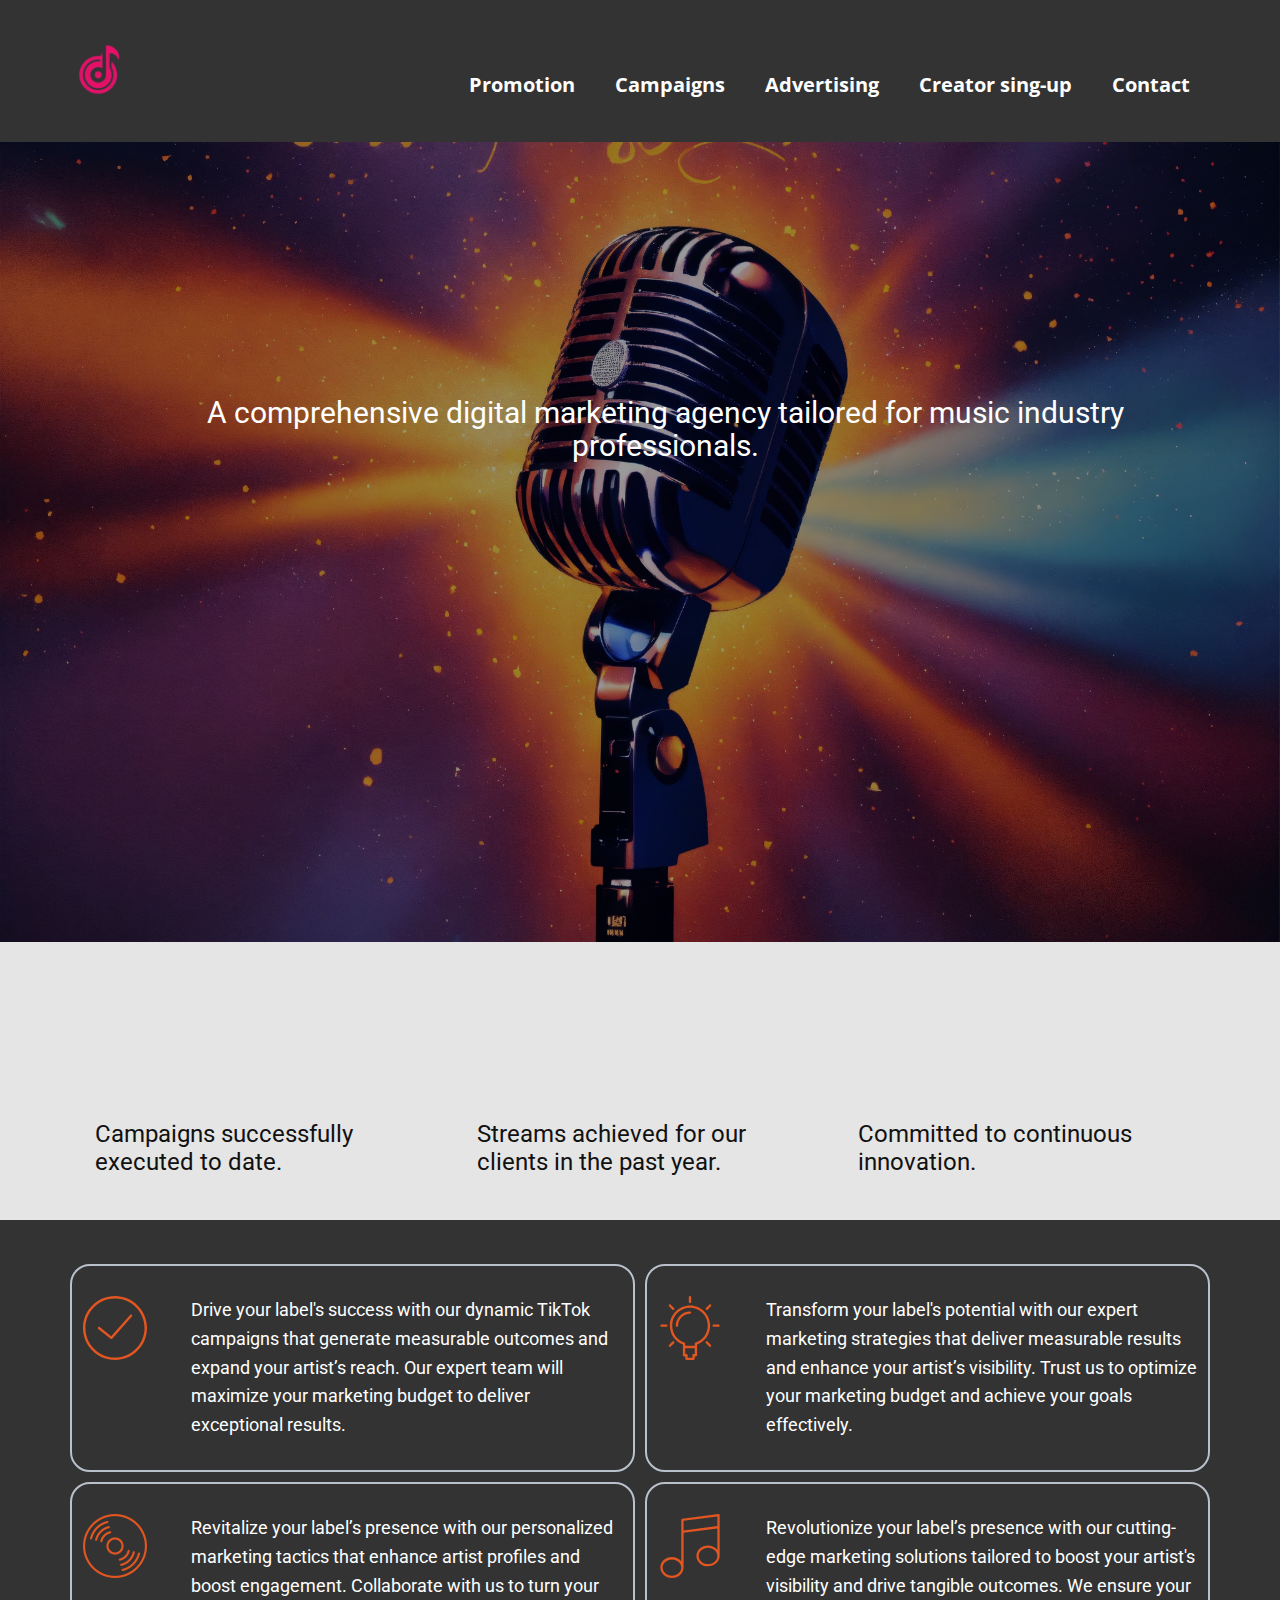
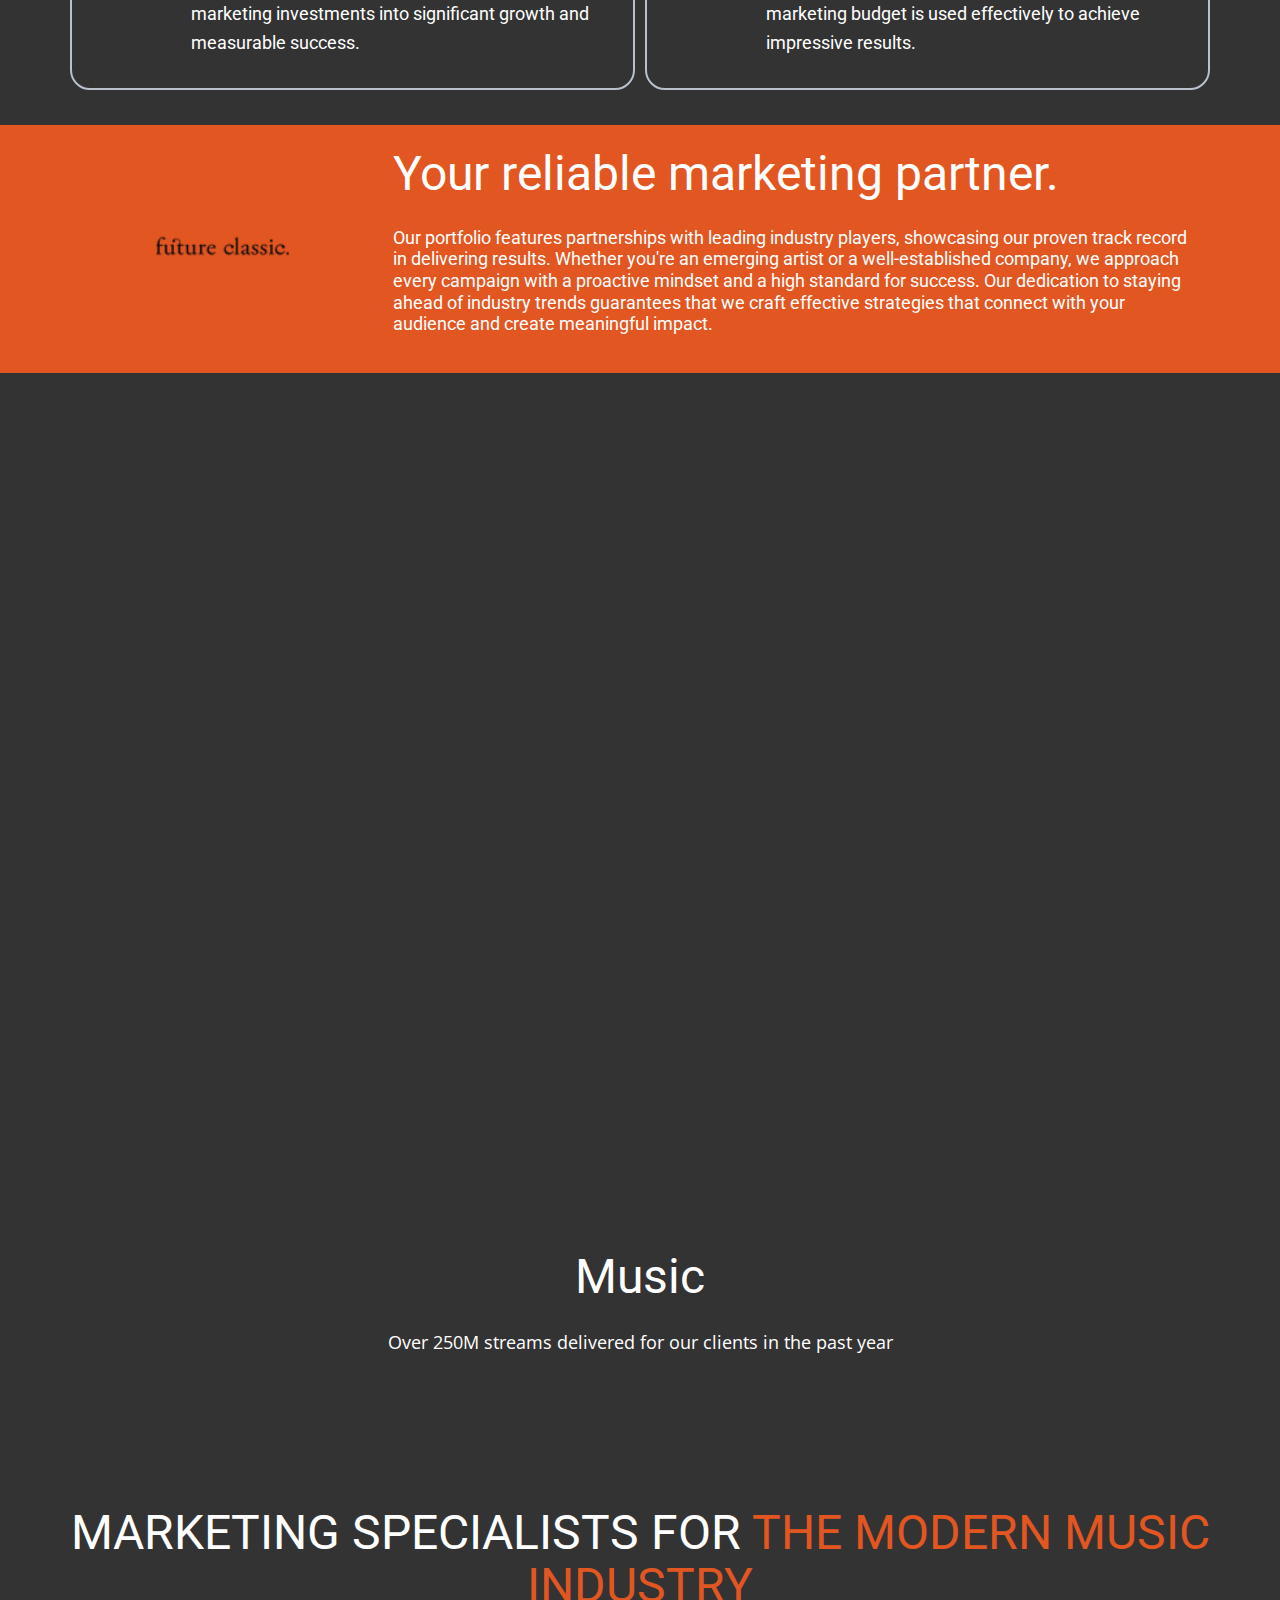
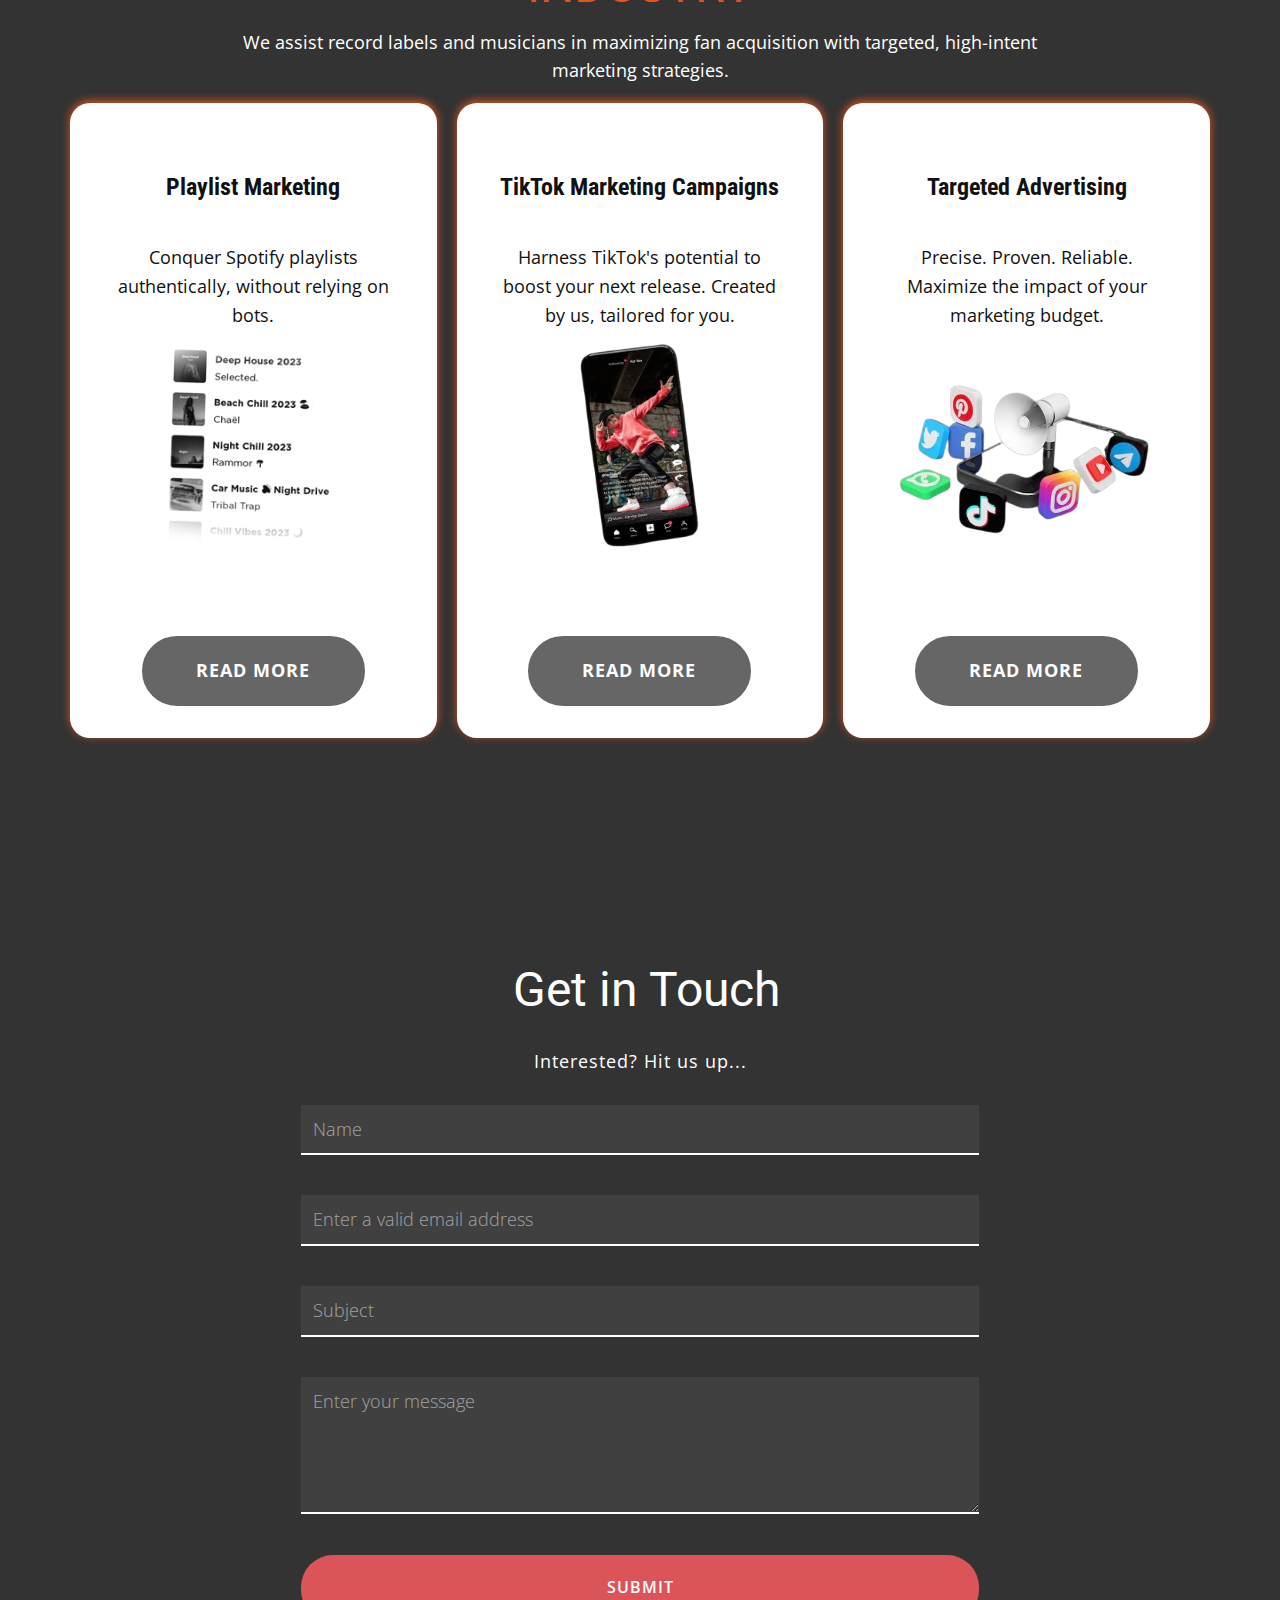
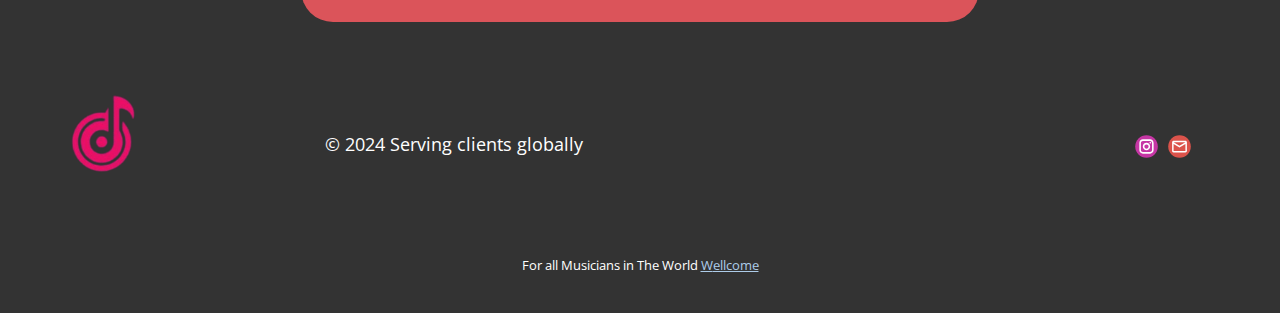
==== index.html @ e8165964 "Add files via upload" ====
<!DOCTYPE html>
<html style="font-size: 16px;" lang="en"><head>
    <meta name="viewport" content="width=device-width, initial-scale=1.0">
    <meta charset="utf-8">
    <meta name="keywords" content="Artists, Music, About: Our Label&amp;apos;s Story, Events, Artists: Meet Our Musicians, Team, Discography, News: Updates &amp;amp; Events, Contact: Get in Touch, Music">
    <meta name="description" content="">
    <title>Clients</title>
    <link rel="stylesheet" href="nicepage.css" media="screen">
<link rel="stylesheet" href="index.css" media="screen">
    <script class="u-script" type="text/javascript" src="jquery-1.9.1.min.js" defer=""></script>
    <script class="u-script" type="text/javascript" src="nicepage.js" defer=""></script>
    <meta name="generator" content="Nicepage 6.16.8, nicepage.com">
    <meta name="referrer" content="origin">
    <link id="u-theme-google-font" rel="stylesheet" href="https://fonts.googleapis.com/css?family=Roboto:100,100i,300,300i,400,400i,500,500i,700,700i,900,900i|Open+Sans:300,300i,400,400i,500,500i,600,600i,700,700i,800,800i">
    <link id="u-page-google-font" rel="stylesheet" href="https://fonts.googleapis.com/css?family=Roboto+Condensed:100,100i,200,200i,300,300i,400,400i,500,500i,600,600i,700,700i,800,800i,900,900i">
    
    
    
    
    
    
    
    
    
    <script type="application/ld+json">{
		"@context": "http://schema.org",
		"@type": "Organization",
		"name": "",
		"url": "/",
		"logo": "images/Label_logo-removebg-preview.png",
		"sameAs": [
				"/Contact.html"
		]
}</script>
    <meta name="theme-color" content="#478ac9">
    <meta property="og:title" content="Clients">
    <meta property="og:type" content="website">
    <link rel="canonical" href="/">
  <meta data-intl-tel-input-cdn-path="intlTelInput/"></head>
  <body data-home-page="https://website6326375.nicepage.io/Clients.html?version=216671d8-77ec-9b9e-59d3-942b1f3a8411" data-home-page-title="Clients" data-path-to-root="./" data-include-products="false" class="u-body u-xxl-mode" data-lang="en"><header class="u-clearfix u-grey-80 u-header u-header" id="sec-8824"><div class="u-clearfix u-sheet u-sheet-1">
        <a href="./" class="u-image u-logo u-image-1" data-image-width="500" data-image-height="500" title="Home">
          <img src="images/Label_logo-removebg-preview.png" class="u-logo-image u-logo-image-1">
        </a>
        <nav class="u-menu u-menu-dropdown u-offcanvas u-menu-1">
          <div class="menu-collapse" style="font-size: 1.25rem; letter-spacing: 0px; font-weight: 700;">
            <a class="u-button-style u-custom-left-right-menu-spacing u-custom-padding-bottom u-custom-text-active-color u-custom-top-bottom-menu-spacing u-nav-link u-text-active-palette-1-base u-text-hover-palette-2-base" href="#">
              <svg class="u-svg-link" viewBox="0 0 24 24"><use xlink:href="#menu-hamburger"></use></svg>
              <svg class="u-svg-content" version="1.1" id="menu-hamburger" viewBox="0 0 16 16" x="0px" y="0px" xmlns:xlink="http://www.w3.org/1999/xlink" xmlns="http://www.w3.org/2000/svg"><g><rect y="1" width="16" height="2"></rect><rect y="7" width="16" height="2"></rect><rect y="13" width="16" height="2"></rect>
</g></svg>
            </a>
          </div>
          <div class="u-custom-menu u-nav-container">
            <ul class="u-nav u-unstyled u-nav-1"><li class="u-nav-item"><a class="u-button-style u-nav-link u-text-active-custom-color-1 u-text-hover-palette-2-base" href="Direct-Advertisement.html" style="padding: 10px 20px;">Promotion</a>
</li><li class="u-nav-item"><a class="u-button-style u-nav-link u-text-active-custom-color-1 u-text-hover-palette-2-base" href="TikTok-Editor-Campaings.html" style="padding: 10px 20px;">Campaigns</a>
</li><li class="u-nav-item"><a class="u-button-style u-nav-link u-text-active-custom-color-1 u-text-hover-palette-2-base" href="Direct-Advertisement.html" style="padding: 10px 20px;">Advertising</a>
</li><li class="u-nav-item"><a class="u-button-style u-dialog-link u-nav-link u-text-active-custom-color-1 u-text-hover-palette-2-base" href="#/Product-List-Template.html" style="padding: 10px 20px;">Creator sing-up</a><div class="u-nav-popup"><ul class="u-h-spacing-20 u-nav u-unstyled u-v-spacing-10 u-nav-2"><li class="u-nav-item"><a class="u-button-style u-nav-link u-white" href="Contact.html">Playlist Curator</a>
</li><li class="u-nav-item"><a class="u-button-style u-nav-link u-white" href="Contact.html">TikTok Editor</a>
</li></ul>
</div>
</li><li class="u-nav-item"><a class="u-button-style u-nav-link u-text-active-custom-color-1 u-text-hover-palette-2-base" href="Contact.html" style="padding: 10px 20px;">Contact</a>
</li></ul>
          </div>
          <div class="u-custom-menu u-nav-container-collapse">
            <div class="u-black u-container-style u-inner-container-layout u-opacity u-opacity-95 u-sidenav">
              <div class="u-inner-container-layout u-sidenav-overflow">
                <div class="u-menu-close"></div>
                <ul class="u-align-center u-nav u-popupmenu-items u-unstyled u-nav-3"><li class="u-nav-item"><a class="u-button-style u-nav-link" href="Direct-Advertisement.html">Promotion</a>
</li><li class="u-nav-item"><a class="u-button-style u-nav-link" href="TikTok-Editor-Campaings.html">Campaigns</a>
</li><li class="u-nav-item"><a class="u-button-style u-nav-link" href="Direct-Advertisement.html">Advertising</a>
</li><li class="u-nav-item"><a class="u-button-style u-dialog-link u-nav-link" href="#/Product-List-Template.html">Creator sing-up</a><div class="u-nav-popup"><ul class="u-h-spacing-20 u-nav u-unstyled u-v-spacing-10 u-nav-4"><li class="u-nav-item"><a class="u-button-style u-nav-link" href="Contact.html">Playlist Curator</a>
</li><li class="u-nav-item"><a class="u-button-style u-nav-link" href="Contact.html">TikTok Editor</a>
</li></ul>
</div>
</li><li class="u-nav-item"><a class="u-button-style u-nav-link" href="Contact.html">Contact</a>
</li></ul>
              </div>
            </div>
            <div class="u-black u-menu-overlay u-opacity u-opacity-70"></div>
          </div>
        </nav>
      </div></header>
    <section class="u-align-center u-clearfix u-container-align-center u-container-align-center-xxl u-image u-shading u-section-1" id="sec-b746" data-image-width="2048" data-image-height="2048">
      <div class="u-clearfix u-sheet u-sheet-1">
        <h1 class="u-align-center u-text u-text-default-lg u-text-default-md u-text-default-xl u-text-default-xxl u-title u-text-1" spellcheck="false"> A comprehensive digital marketing agency tailored for music industry professionals. </h1>
      </div>
    </section>
    <section class="u-align-center u-clearfix u-container-align-center u-grey-10 u-section-2" src="" id="carousel_acb4">
      <div class="u-clearfix u-sheet u-valign-middle u-sheet-1">
        <div class="u-list u-list-1">
          <div class="u-repeater u-repeater-1">
            <div class="u-container-style u-list-item u-repeater-item">
              <div class="u-container-layout u-similar-container u-valign-bottom u-container-layout-1">
                <h2 class="u-custom-item u-text u-text-custom-color-1 u-text-1" data-animation-name="customAnimationIn" data-animation-duration="1000" data-animation-delay="0">10.5k</h2>
                <h4 class="u-custom-item u-text u-text-2"> Campaigns successfully executed to date.</h4>
              </div>
            </div>
            <div class="u-container-style u-list-item u-repeater-item">
              <div class="u-container-layout u-similar-container u-valign-bottom u-container-layout-2">
                <h2 class="u-custom-item u-text u-text-custom-color-1 u-text-3" data-animation-name="customAnimationIn" data-animation-duration="1000" data-animation-delay="0">150<span style="font-weight: 700;"></span>M+
                </h2>
                <h4 class="u-custom-item u-text u-text-4" spellcheck="false"> Streams achieved for our clients in the past year.</h4>
              </div>
            </div>
            <div class="u-container-style u-list-item u-repeater-item">
              <div class="u-container-layout u-similar-container u-valign-bottom u-container-layout-3">
                <h2 class="u-custom-item u-text u-text-custom-color-1 u-text-5" data-animation-name="customAnimationIn" data-animation-duration="1000" data-animation-delay="0"> 100%</h2>
                <h4 class="u-custom-item u-text u-text-6"> Committed to continuous innovation.</h4>
              </div>
            </div>
          </div>
        </div>
      </div>
    </section>
    <section class="u-clearfix u-container-align-center-lg u-container-align-center-xl u-container-align-center-xxl u-grey-80 u-section-3" id="sec-52d5">
      <div class="u-clearfix u-sheet u-valign-middle-md u-valign-middle-sm u-sheet-1">
        <div class="u-expanded-width u-list u-list-1">
          <div class="u-repeater u-repeater-1">
            <div class="u-border-2 u-border-palette-5-base u-container-style u-list-item u-radius u-repeater-item u-shape-round u-list-item-1">
              <div class="u-container-layout u-similar-container u-valign-bottom-lg u-valign-bottom-md u-valign-bottom-xl u-valign-bottom-xxl u-valign-top-xs u-container-layout-1"><span class="u-icon u-text-custom-color-1 u-icon-1"><svg class="u-svg-link" preserveAspectRatio="xMidYMin slice" viewBox="0 0 52 52" style=""><use xlink:href="#svg-e885"></use></svg><svg class="u-svg-content" viewBox="0 0 52 52" x="0px" y="0px" id="svg-e885" style="enable-background:new 0 0 52 52;"><g><path d="M26,0C11.664,0,0,11.663,0,26s11.664,26,26,26s26-11.663,26-26S40.336,0,26,0z M26,50C12.767,50,2,39.233,2,26
		S12.767,2,26,2s24,10.767,24,24S39.233,50,26,50z"></path><path d="M38.252,15.336l-15.369,17.29l-9.259-7.407c-0.43-0.345-1.061-0.274-1.405,0.156c-0.345,0.432-0.275,1.061,0.156,1.406
		l10,8C22.559,34.928,22.78,35,23,35c0.276,0,0.551-0.114,0.748-0.336l16-18c0.367-0.412,0.33-1.045-0.083-1.411
		C39.251,14.885,38.62,14.922,38.252,15.336z"></path>
</g></svg>
            
            
          </span>
                <p class="u-custom-font u-heading-font u-text u-text-1" spellcheck="false">Drive your label's success with our dynamic TikTok campaigns that generate measurable outcomes and expand your artist’s reach. Our expert team will maximize your marketing budget to deliver exceptional results. </p>
              </div>
            </div>
            <div class="u-border-2 u-border-palette-5-base u-container-style u-list-item u-radius u-repeater-item u-shape-round u-list-item-2">
              <div class="u-container-layout u-similar-container u-valign-bottom-lg u-valign-bottom-md u-valign-bottom-xl u-valign-bottom-xxl u-valign-top-xs u-container-layout-2"><span class="u-icon u-text-custom-color-1 u-icon-2"><svg class="u-svg-link" preserveAspectRatio="xMidYMin slice" viewBox="0 0 54 54" style=""><use xlink:href="#svg-89aa"></use></svg><svg class="u-svg-content" viewBox="0 0 54 54" x="0px" y="0px" id="svg-89aa" style="enable-background:new 0 0 54 54;"><g><path d="M27,8c-9.374,0-17,7.626-17,17c0,7.112,4.391,13.412,11,15.9V50c0,0.553,0.447,1,1,1h1v2c0,0.553,0.447,1,1,1h6
		c0.553,0,1-0.447,1-1v-2h1c0.553,0,1-0.447,1-1v-9.1c6.609-2.488,11-8.788,11-15.9C44,15.626,36.374,8,27,8z M30,49
		c-0.553,0-1,0.447-1,1v2h-4v-2c0-0.553-0.447-1-1-1h-1v-5h8v5H30z M31.688,39.242C31.277,39.377,31,39.761,31,40.192V42h-8v-1.808
		c0-0.432-0.277-0.815-0.688-0.95C16.145,37.214,12,31.49,12,25c0-8.271,6.729-15,15-15s15,6.729,15,15
		C42,31.49,37.855,37.214,31.688,39.242z"></path><path d="M27,6c0.553,0,1-0.447,1-1V1c0-0.553-0.447-1-1-1s-1,0.447-1,1v4C26,5.553,26.447,6,27,6z"></path><path d="M51,24h-4c-0.553,0-1,0.447-1,1s0.447,1,1,1h4c0.553,0,1-0.447,1-1S51.553,24,51,24z"></path><path d="M7,24H3c-0.553,0-1,0.447-1,1s0.447,1,1,1h4c0.553,0,1-0.447,1-1S7.553,24,7,24z"></path><path d="M43.264,7.322l-2.828,2.828c-0.391,0.391-0.391,1.023,0,1.414c0.195,0.195,0.451,0.293,0.707,0.293
		s0.512-0.098,0.707-0.293l2.828-2.828c0.391-0.391,0.391-1.023,0-1.414S43.654,6.932,43.264,7.322z"></path><path d="M12.15,38.436l-2.828,2.828c-0.391,0.391-0.391,1.023,0,1.414c0.195,0.195,0.451,0.293,0.707,0.293
		s0.512-0.098,0.707-0.293l2.828-2.828c0.391-0.391,0.391-1.023,0-1.414S12.541,38.045,12.15,38.436z"></path><path d="M41.85,38.436c-0.391-0.391-1.023-0.391-1.414,0s-0.391,1.023,0,1.414l2.828,2.828c0.195,0.195,0.451,0.293,0.707,0.293
		s0.512-0.098,0.707-0.293c0.391-0.391,0.391-1.023,0-1.414L41.85,38.436z"></path><path d="M12.15,11.564c0.195,0.195,0.451,0.293,0.707,0.293s0.512-0.098,0.707-0.293c0.391-0.391,0.391-1.023,0-1.414l-2.828-2.828
		c-0.391-0.391-1.023-0.391-1.414,0s-0.391,1.023,0,1.414L12.15,11.564z"></path><path d="M27,13c-6.617,0-12,5.383-12,12c0,0.553,0.447,1,1,1s1-0.447,1-1c0-5.514,4.486-10,10-10c0.553,0,1-0.447,1-1
		S27.553,13,27,13z"></path>
</g></svg>
            
            
          </span>
                <p class="u-custom-font u-heading-font u-text u-text-2" spellcheck="false">Transform your label's potential with our expert marketing strategies that deliver measurable results and enhance your artist’s visibility. Trust us to optimize your marketing budget and achieve your goals effectively. </p>
              </div>
            </div>
            <div class="u-border-2 u-border-palette-5-base u-container-style u-list-item u-radius u-repeater-item u-shape-round u-list-item-3">
              <div class="u-container-layout u-similar-container u-valign-bottom-lg u-valign-bottom-md u-valign-bottom-xl u-valign-bottom-xxl u-valign-top-xs u-container-layout-3"><span class="u-file-icon u-icon u-text-custom-color-1 u-icon-3"><img src="images/149107-20eceb79.png" alt=""></span>
                <p class="u-custom-font u-heading-font u-text u-text-3" spellcheck="false"> Revitalize your label’s presence with our personalized marketing tactics that enhance artist profiles and boost engagement. Collaborate with us to turn your marketing investments into significant growth and measurable success.</p>
              </div>
            </div>
            <div class="u-border-2 u-border-palette-5-base u-container-style u-list-item u-radius u-repeater-item u-shape-round u-list-item-4">
              <div class="u-container-layout u-similar-container u-valign-bottom-lg u-valign-bottom-md u-valign-bottom-xl u-valign-bottom-xxl u-valign-top-xs u-container-layout-4"><span class="u-icon u-text-custom-color-1 u-icon-4"><svg class="u-svg-link" preserveAspectRatio="xMidYMin slice" viewBox="0 0 55 55" style=""><use xlink:href="#svg-e57f"></use></svg><svg class="u-svg-content" viewBox="0 0 55 55" x="0px" y="0px" id="svg-e57f" style="enable-background:new 0 0 55 55;"><path d="M52.66,0.249c-0.216-0.189-0.501-0.275-0.789-0.241l-31,4.011C20.373,4.084,20,4.507,20,5.01v6.017v4.212v25.384
	C18.174,38.428,15.273,37,12,37c-5.514,0-10,4.037-10,9s4.486,9,10,9s10-4.037,10-9c0-0.232-0.019-0.46-0.039-0.687
	C21.974,45.248,22,45.189,22,45.121V16.118l29-3.753v18.257C49.174,28.428,46.273,27,43,27c-5.514,0-10,4.037-10,9s4.486,9,10,9
	c5.464,0,9.913-3.966,9.993-8.867c0-0.013,0.007-0.024,0.007-0.037V11.227V7.016V1C53,0.712,52.876,0.438,52.66,0.249z M12,53
	c-4.411,0-8-3.141-8-7s3.589-7,8-7s8,3.141,8,7S16.411,53,12,53z M43,43c-4.411,0-8-3.141-8-7s3.589-7,8-7s8,3.141,8,7
	S47.411,43,43,43z M22,14.101v-3.074V5.889l29-3.752v4.879v3.332L22,14.101z"></path></svg>
            
            
          </span>
                <p class="u-custom-font u-heading-font u-text u-text-4" spellcheck="false"> Revolutionize your label’s presence with our cutting-edge marketing solutions tailored to boost your artist's visibility and drive tangible outcomes. We ensure your marketing budget is used effectively to achieve impressive results. </p>
              </div>
            </div>
          </div>
        </div>
      </div>
    </section>
    <section class="u-clearfix u-container-align-center u-custom-color-1 u-section-4" id="sec-c90d">
      <div class="u-clearfix u-sheet u-valign-middle-md u-valign-middle-sm u-valign-middle-xs u-sheet-1">
        <div class="data-layout-selected u-clearfix u-expanded-width u-gutter-0 u-layout-wrap u-layout-wrap-1">
          <div class="u-layout" style="">
            <div class="u-layout-row" style="">
              <div class="u-align-center u-container-align-center-xxl u-container-style u-layout-cell u-left-cell u-size-16 u-size-xs-60 u-layout-cell-1" src="">
                <div class="u-container-layout u-valign-top-sm u-valign-top-xs u-valign-top-xxl u-container-layout-1">
                  <div class="custom-expanded u-carousel u-gallery u-gallery-slider u-layout-carousel u-lightbox u-no-transition u-show-text-on-hover u-gallery-1" data-interval="5000" data-u-ride="carousel" id="carousel-c523">
                    <ol class="u-absolute-hcenter u-carousel-indicators u-hidden u-carousel-indicators-1">
                      <li data-u-target="#carousel-c523" data-u-slide-to="0" class="u-active u-grey-70 u-shape-circle" style="width: 10px; height: 10px;"></li>
                      <li data-u-target="#carousel-c523" data-u-slide-to="1" class="u-grey-70 u-shape-circle" style="width: 10px; height: 10px;"></li>
                      <li data-u-target="#carousel-c523" data-u-slide-to="2" class="u-grey-70 u-shape-circle" style="width: 10px; height: 10px;"></li>
                      <li data-u-target="#carousel-c523" data-u-slide-to="3" class="u-grey-70 u-shape-circle" style="width: 10px; height: 10px;"></li>
                      <li data-u-target="#carousel-c523" data-u-slide-to="4" class="u-grey-70 u-shape-circle" style="width: 10px; height: 10px;"></li>
                      <li data-u-target="#carousel-c523" data-u-slide-to="5" class="u-grey-70 u-shape-circle" style="width: 10px; height: 10px;"></li>
                      <li data-u-target="#carousel-c523" data-u-slide-to="6" class="u-grey-70 u-shape-circle" style="width: 10px; height: 10px;"></li>
                      <li data-u-target="#carousel-c523" data-u-slide-to="7" class="u-grey-70 u-shape-circle" style="width: 10px; height: 10px;"></li>
                      <li data-u-target="#carousel-c523" data-u-slide-to="8" class="u-grey-70 u-shape-circle" style="width: 10px; height: 10px;"></li>
                      <li data-u-target="#carousel-c523" data-u-slide-to="9" class="u-grey-70 u-shape-circle" style="width: 10px; height: 10px;"></li>
                      <li data-u-target="#carousel-c523" data-u-slide-to="10" class="u-grey-70 u-shape-circle" style="width: 10px; height: 10px;"></li>
                      <li data-u-target="#carousel-c523" data-u-slide-to="11" class="u-grey-70 u-shape-circle" style="width: 10px; height: 10px;"></li>
                      <li data-u-target="#carousel-c523" data-u-slide-to="12" class="u-grey-70 u-shape-circle" style="width: 10px; height: 10px;"></li>
                    </ol>
                    <div class="u-carousel-inner u-gallery-inner" role="listbox">
                      <div class="u-active u-carousel-item u-effect-fade u-gallery-item u-carousel-item-1">
                        <div class="u-back-slide" data-image-width="106" data-image-height="60">
                          <img class="u-back-image u-expanded" src="images/5cd281_d20ffefea33b400f991413f4180af192mv2.webp">
                        </div>
                        <div class="u-align-center u-over-slide u-shading u-valign-bottom u-over-slide-1">
                          <h3 class="u-gallery-heading">Sample Title</h3>
                          <p class="u-gallery-text">Sample Text</p>
                        </div>
                      </div>
                      <div class="u-carousel-item u-effect-fade u-gallery-item u-carousel-item-2">
                        <div class="u-back-slide" data-image-width="106" data-image-height="60">
                          <img class="u-back-image u-expanded" src="images/5cd281_3179a6e9e6fd43a784d3f7dd2748590amv2.webp">
                        </div>
                        <div class="u-align-center u-over-slide u-shading u-valign-bottom u-over-slide-2">
                          <h3 class="u-gallery-heading">Sample Title</h3>
                          <p class="u-gallery-text">Sample Text</p>
                        </div>
                      </div>
                      <div class="u-carousel-item u-effect-fade u-gallery-item u-carousel-item-3" data-image-width="106" data-image-height="60">
                        <div class="u-back-slide">
                          <img class="u-back-image u-expanded" src="images/5cd281_3621376b319842db9eba506176bc14aamv2.webp">
                        </div>
                        <div class="u-align-center u-over-slide u-shading u-valign-bottom u-over-slide-3"></div>
                        <style data-mode="XXL" data-visited="true"></style>
                        <style data-mode="XL" data-visited="true"></style>
                        <style data-mode="LG"></style>
                        <style data-mode="MD" data-visited="true"></style>
                        <style data-mode="SM" data-visited="true"></style>
                        <style data-mode="XS" data-visited="true"></style>
                      </div>
                      <div class="u-carousel-item u-effect-fade u-gallery-item u-carousel-item-4" data-image-width="106" data-image-height="60">
                        <div class="u-back-slide">
                          <img class="u-back-image u-expanded" src="images/5cd281_9ed2a4f9f6264f7ba24561097e360152mv2.webp">
                        </div>
                        <div class="u-align-center u-over-slide u-shading u-valign-bottom u-over-slide-4"></div>
                        <style data-mode="XXL" data-visited="true"></style>
                        <style data-mode="XL" data-visited="true"></style>
                        <style data-mode="LG"></style>
                        <style data-mode="MD" data-visited="true"></style>
                        <style data-mode="SM" data-visited="true"></style>
                        <style data-mode="XS" data-visited="true"></style>
                      </div>
                      <div class="u-carousel-item u-effect-fade u-gallery-item u-carousel-item-5" data-image-width="106" data-image-height="60">
                        <div class="u-back-slide">
                          <img class="u-back-image u-expanded" src="images/5cd281_a9f3f1daef444784a4eefbd0338936b1mv2.webp">
                        </div>
                        <div class="u-align-center u-over-slide u-shading u-valign-bottom u-over-slide-5"></div>
                        <style data-mode="XXL" data-visited="true"></style>
                        <style data-mode="XL" data-visited="true"></style>
                        <style data-mode="LG"></style>
                        <style data-mode="MD" data-visited="true"></style>
                        <style data-mode="SM" data-visited="true"></style>
                        <style data-mode="XS" data-visited="true"></style>
                      </div>
                      <div class="u-carousel-item u-effect-fade u-gallery-item u-carousel-item-6" data-image-width="106" data-image-height="60">
                        <div class="u-back-slide">
                          <img class="u-back-image u-expanded" src="images/5cd281_1af8cfba69e440bc81b85ae4ed249b1emv2.webp">
                        </div>
                        <div class="u-align-center u-over-slide u-shading u-valign-bottom u-over-slide-6"></div>
                        <style data-mode="XXL" data-visited="true"></style>
                        <style data-mode="XL" data-visited="true"></style>
                        <style data-mode="LG"></style>
                        <style data-mode="MD" data-visited="true"></style>
                        <style data-mode="SM" data-visited="true"></style>
                        <style data-mode="XS" data-visited="true"></style>
                      </div>
                      <div class="u-carousel-item u-effect-fade u-gallery-item u-carousel-item-7" data-image-width="106" data-image-height="60">
                        <div class="u-back-slide">
                          <img class="u-back-image u-expanded" src="images/5cd281_f14e51ca59fe4eb8916ce69cc7501d8cmv2.webp">
                        </div>
                        <div class="u-align-center u-over-slide u-shading u-valign-bottom u-over-slide-7"></div>
                        <style data-mode="XXL" data-visited="true"></style>
                        <style data-mode="XL" data-visited="true"></style>
                        <style data-mode="LG"></style>
                        <style data-mode="MD" data-visited="true"></style>
                        <style data-mode="SM" data-visited="true"></style>
                        <style data-mode="XS" data-visited="true"></style>
                      </div>
                      <div class="u-carousel-item u-effect-fade u-gallery-item u-carousel-item-8" data-image-width="106" data-image-height="60">
                        <div class="u-back-slide">
                          <img class="u-back-image u-expanded" src="images/5cd281_39b9d8e1733d400f9e22e5dbb764ddb5mv2.webp">
                        </div>
                        <div class="u-align-center u-over-slide u-shading u-valign-bottom u-over-slide-8"></div>
                        <style data-mode="XXL" data-visited="true"></style>
                        <style data-mode="XL" data-visited="true"></style>
                        <style data-mode="LG"></style>
                        <style data-mode="MD" data-visited="true"></style>
                        <style data-mode="SM" data-visited="true"></style>
                        <style data-mode="XS" data-visited="true"></style>
                      </div>
                      <div class="u-carousel-item u-effect-fade u-gallery-item u-carousel-item-9" data-image-width="106" data-image-height="60">
                        <div class="u-back-slide">
                          <img class="u-back-image u-expanded" src="images/5cd281_9191056ca3f049c49ea77ad99d9c167dmv2.webp">
                        </div>
                        <div class="u-align-center u-over-slide u-shading u-valign-bottom u-over-slide-9"></div>
                        <style data-mode="XXL" data-visited="true"></style>
                        <style data-mode="XL" data-visited="true"></style>
                        <style data-mode="LG"></style>
                        <style data-mode="MD" data-visited="true"></style>
                        <style data-mode="SM" data-visited="true"></style>
                        <style data-mode="XS" data-visited="true"></style>
                      </div>
                      <div class="u-carousel-item u-effect-fade u-gallery-item u-carousel-item-10" data-image-width="106" data-image-height="60">
                        <div class="u-back-slide">
                          <img class="u-back-image u-expanded" src="images/5cd281_6f6078b9cd624a2e92fe80820988ca6bmv2.webp">
                        </div>
                        <div class="u-align-center u-over-slide u-shading u-valign-bottom u-over-slide-10"></div>
                        <style data-mode="XXL" data-visited="true"></style>
                        <style data-mode="XL" data-visited="true"></style>
                        <style data-mode="LG"></style>
                        <style data-mode="MD" data-visited="true"></style>
                        <style data-mode="SM" data-visited="true"></style>
                        <style data-mode="XS" data-visited="true"></style>
                      </div>
                      <div class="u-carousel-item u-effect-fade u-gallery-item u-carousel-item-11" data-image-width="106" data-image-height="60">
                        <div class="u-back-slide">
                          <img class="u-back-image u-expanded" src="images/5cd281_0078469a807644cfb6873bbd35d9c927mv2.webp">
                        </div>
                        <div class="u-align-center u-over-slide u-shading u-valign-bottom u-over-slide-11"></div>
                        <style data-mode="XXL" data-visited="true"></style>
                        <style data-mode="XL" data-visited="true"></style>
                        <style data-mode="LG"></style>
                        <style data-mode="MD" data-visited="true"></style>
                        <style data-mode="SM" data-visited="true"></style>
                        <style data-mode="XS" data-visited="true"></style>
                      </div>
                      <div class="u-carousel-item u-effect-fade u-gallery-item u-carousel-item-12" data-image-width="106" data-image-height="60">
                        <div class="u-back-slide">
                          <img class="u-back-image u-expanded" src="images/5cd281_2cb4ce908b204c4d8ff2c27890bc4897mv2.webp">
                        </div>
                        <div class="u-align-center u-over-slide u-shading u-valign-bottom u-over-slide-12"></div>
                        <style data-mode="XXL" data-visited="true"></style>
                        <style data-mode="XL" data-visited="true"></style>
                        <style data-mode="LG"></style>
                        <style data-mode="MD" data-visited="true"></style>
                        <style data-mode="SM" data-visited="true"></style>
                        <style data-mode="XS" data-visited="true"></style>
                      </div>
                      <div class="u-carousel-item u-effect-fade u-gallery-item u-carousel-item-13" data-image-width="106" data-image-height="60">
                        <div class="u-back-slide">
                          <img class="u-back-image u-expanded" src="images/5cd281_e03ae1eafca94605926013fb2ede80ccmv2.webp">
                        </div>
                        <div class="u-align-center u-over-slide u-shading u-valign-bottom u-over-slide-13"></div>
                        <style data-mode="XXL" data-visited="true"></style>
                        <style data-mode="XL" data-visited="true"></style>
                        <style data-mode="LG"></style>
                        <style data-mode="MD" data-visited="true"></style>
                        <style data-mode="SM" data-visited="true"></style>
                        <style data-mode="XS" data-visited="true"></style>
                      </div>
                    </div>
                    <a class="u-absolute-vcenter u-carousel-control u-carousel-control-prev u-grey-70 u-hidden u-icon-circle u-opacity u-opacity-70 u-spacing-10 u-text-white u-carousel-control-1" href="#carousel-c523" role="button" data-u-slide="prev">
                      <span aria-hidden="true">
                        <svg viewBox="0 0 451.847 451.847"><path d="M97.141,225.92c0-8.095,3.091-16.192,9.259-22.366L300.689,9.27c12.359-12.359,32.397-12.359,44.751,0
c12.354,12.354,12.354,32.388,0,44.748L173.525,225.92l171.903,171.909c12.354,12.354,12.354,32.391,0,44.744
c-12.354,12.365-32.386,12.365-44.745,0l-194.29-194.281C100.226,242.115,97.141,234.018,97.141,225.92z"></path></svg>
                      </span>
                      <span class="sr-only">
                        <svg viewBox="0 0 451.847 451.847"><path d="M97.141,225.92c0-8.095,3.091-16.192,9.259-22.366L300.689,9.27c12.359-12.359,32.397-12.359,44.751,0
c12.354,12.354,12.354,32.388,0,44.748L173.525,225.92l171.903,171.909c12.354,12.354,12.354,32.391,0,44.744
c-12.354,12.365-32.386,12.365-44.745,0l-194.29-194.281C100.226,242.115,97.141,234.018,97.141,225.92z"></path></svg>
                      </span>
                    </a>
                    <a class="u-absolute-vcenter u-carousel-control u-carousel-control-next u-grey-70 u-hidden u-icon-circle u-opacity u-opacity-70 u-spacing-10 u-text-white u-carousel-control-2" href="#carousel-c523" role="button" data-u-slide="next">
                      <span aria-hidden="true">
                        <svg viewBox="0 0 451.846 451.847"><path d="M345.441,248.292L151.154,442.573c-12.359,12.365-32.397,12.365-44.75,0c-12.354-12.354-12.354-32.391,0-44.744
L278.318,225.92L106.409,54.017c-12.354-12.359-12.354-32.394,0-44.748c12.354-12.359,32.391-12.359,44.75,0l194.287,194.284
c6.177,6.18,9.262,14.271,9.262,22.366C354.708,234.018,351.617,242.115,345.441,248.292z"></path></svg>
                      </span>
                      <span class="sr-only">
                        <svg viewBox="0 0 451.846 451.847"><path d="M345.441,248.292L151.154,442.573c-12.359,12.365-32.397,12.365-44.75,0c-12.354-12.354-12.354-32.391,0-44.744
L278.318,225.92L106.409,54.017c-12.354-12.359-12.354-32.394,0-44.748c12.354-12.359,32.391-12.359,44.75,0l194.287,194.284
c6.177,6.18,9.262,14.271,9.262,22.366C354.708,234.018,351.617,242.115,345.441,248.292z"></path></svg>
                      </span>
                    </a>
                  </div>
                </div>
              </div>
              <div class="u-align-left u-container-style u-layout-cell u-right-cell u-size-44 u-size-xs-60 u-layout-cell-2" src="">
                <div class="u-container-layout u-container-layout-2" src="">
                  <h2 class="u-text u-text-default-xxl u-text-1" spellcheck="false"> Your reliable marketing partner.</h2>
                  <h3 class="u-text u-text-default u-text-2" spellcheck="false"> Our portfolio features partnerships with leading industry players, showcasing our proven track record in delivering results. Whether you're an emerging artist or a well-established company, we approach every campaign with a proactive mindset and a high standard for success. Our dedication to staying ahead of industry trends guarantees that we craft effective strategies that connect with your audience and create meaningful impact.</h3>
                </div>
              </div>
            </div>
          </div>
        </div>
      </div>
    </section>
    <section class="u-align-center-lg u-align-center-md u-align-center-xl u-align-left-sm u-align-left-xs u-clearfix u-grey-80 u-section-5" id="carousel_23ba">
      <div class="u-clearfix u-sheet u-valign-middle-sm u-valign-middle-xs u-sheet-1">
        <div class="u-align-center u-container-align-center u-container-align-center-lg u-container-align-center-xl u-container-style u-expanded-width-md u-expanded-width-sm u-expanded-width-xs u-group u-shape-rectangle u-group-1" data-animation-name="fadeIn" data-animation-duration="1000" data-animation-delay="0">
          <div class="u-container-layout u-valign-middle-xs u-container-layout-1">
            <img class="u-border-16 u-border-grey-60 u-image u-image-circle u-image-1" src="images/photo-1476136236990-838240be4859.jpeg" alt="" data-image-width="425" data-image-height="319">
            <div class="u-shape u-shape-svg u-text-palette-2-base u-shape-1">
              <svg class="u-svg-link" preserveAspectRatio="none" viewBox="0 0 160 50" style=""><use xlink:href="#svg-b56e"></use></svg>
              <svg class="u-svg-content" viewBox="0 0 160 50" x="0px" y="0px" id="svg-b56e" style="enable-background:new 0 0 160 50;"><path d="M133,26.7c-13.9,9.7-25.8,9.7-39.8,0c-9.1-6.3-16.8-6.3-25.9,0c-13.8,9.6-25.1,9.6-38.9,0c-9.2-6.4-15.4-6.4-24.6,0L0,22
	c11.2-7.8,20.6-8.1,32.2,0c11,7.6,19,8.5,31.3,0c11.6-8.1,22.4-7.7,33.5,0c11.4,8,20.3,8.3,32.2,0c11.6-8.1,19.2-8.1,30.8,0
	l-3.8,4.7C146.9,20.2,142.3,20.2,133,26.7z M133,10.8c-13.9,9.7-25.8,9.7-39.8,0c-9.1-6.3-16.8-6.3-25.9,0
	c-13.8,9.6-25.1,9.6-38.9,0c-9.2-6.4-15.4-6.4-24.6,0L0,6.1c11.2-7.8,20.6-8.1,32.2,0c11,7.6,19,8.5,31.3,0C75.1-2,85.9-1.6,97,6.1
	c11.4,8,20.3,8.3,32.2,0C140.8-2,148.4-2,160,6.1l-3.8,4.7C146.9,4.3,142.3,4.3,133,10.8z M32.2,38c11,7.6,19,8.5,31.3,0
	c11.6-8.1,22.4-7.7,33.5,0c11.4,8,20.3,8.3,32.2,0c11.6-8.1,19.2-8.1,30.8,0l-3.8,4.7c-9.3-6.5-13.9-6.5-23.3,0
	c-13.9,9.7-25.8,9.7-39.8,0c-9.1-6.3-16.8-6.3-25.9,0c-13.8,9.6-25.1,9.6-38.9,0c-9.2-6.4-15.4-6.4-24.6,0L0,38
	C11.2,30.2,20.6,29.9,32.2,38z"></path></svg>
            </div>
            <div class="u-shape u-shape-svg u-text-palette-2-base u-shape-2">
              <svg class="u-svg-link" preserveAspectRatio="none" viewBox="0 0 160 160" style=""><use xlink:href="#svg-232d"></use></svg>
              <svg xmlns="http://www.w3.org/2000/svg" xmlns:xlink="http://www.w3.org/1999/xlink" version="1.1" xml:space="preserve" class="u-svg-content" viewBox="0 0 160 160" x="0px" y="0px" id="svg-232d" style="enable-background:new 0 0 160 160;"><path d="M80,30c27.6,0,50,22.4,50,50s-22.4,50-50,50s-50-22.4-50-50S52.4,30,80,30 M80,0C35.8,0,0,35.8,0,80s35.8,80,80,80
	s80-35.8,80-80S124.2,0,80,0L80,0z"></path></svg>
            </div>
          </div>
        </div>
        <div class="u-align-center u-container-align-center u-container-style u-expanded-width-xs u-group u-shape-rectangle u-group-2">
          <div class="u-container-layout u-container-layout-2">
            <h2 class="u-align-center u-text u-text-1">Music</h2>
            <p class="u-align-center u-text u-text-2" spellcheck="false"> Over 250M streams delivered for our clients in the past year</p>
          </div>
        </div>
      </div>
    </section>
    <section class="u-align-center u-clearfix u-container-align-center u-grey-80 u-section-6" id="carousel_fe1c">
      
      
      
      
      
      
      
      
      
      
      
      
      
      
      
      
      
      
      
      <div class="u-clearfix u-sheet u-sheet-1">
        <h2 class="u-align-center u-text u-text-default u-text-1" spellcheck="false"> MARKETING SPECIALISTS FOR <span class="u-text-custom-color-1">THE MODERN MUSIC INDUSTRY</span>
        </h2>
        <p class="u-align-center u-text u-text-2" spellcheck="false"> We assist record labels and musicians in maximizing fan acquisition with targeted, high-intent marketing strategies.</p>
        <div class="u-expanded-width u-list u-list-1">
          <div class="u-repeater u-repeater-1">
            <div class="u-align-center u-container-align-center u-container-style u-list-item u-radius-20 u-repeater-item u-shape-round u-white u-list-item-1">
              <div class="u-container-layout u-similar-container u-container-layout-1">
                <h4 class="u-custom-font u-font-roboto-condensed u-hover-feature u-text u-text-3"> Playlist Marketing</h4>
                <p class="u-hover-feature u-text u-text-4"> Conquer Spotify playlists authentically, without relying on bots.</p>
                <img class="custom-expanded u-image u-image-contain u-image-default u-image-1" src="images/service-banner-playlist_promotion_edited.webp" alt="" data-image-width="302" data-image-height="241">
                <a href="#" class="u-active-white u-align-center u-border-2 u-border-active-white u-border-hover-white u-border-white u-btn u-btn-round u-button-style u-grey-60 u-hover-grey-15 u-radius-50 u-text-active-palette-2-base u-text-hover-custom-color-1 u-text-white u-btn-1">Read MORE </a>
              </div>
            </div>
            <div class="u-align-center u-container-align-center u-container-style u-list-item u-radius-20 u-repeater-item u-shape-round u-video-cover u-white u-list-item-2">
              <div class="u-container-layout u-similar-container u-container-layout-2">
                <h4 class="u-custom-font u-font-roboto-condensed u-hover-feature u-text u-text-5"> TikTok Marketing Campaigns</h4>
                <p class="u-hover-feature u-text u-text-6"> Harness TikTok's potential to boost your next release. Created by us, tailored for you.</p>
                <img class="custom-expanded u-image u-image-contain u-image-default u-image-2" src="images/TikTok-Cover-1-ezgif.com-crop-removebg-preview.png" alt="" data-image-width="342" data-image-height="584">
                <a href="#" class="u-active-white u-align-center u-border-2 u-border-active-white u-border-hover-white u-border-white u-btn u-btn-round u-button-style u-grey-60 u-hover-grey-15 u-radius-50 u-text-active-palette-2-base u-text-hover-custom-color-1 u-text-white u-btn-2">read more</a>
              </div>
            </div>
            <div class="u-align-center u-container-align-center u-container-style u-list-item u-radius-20 u-repeater-item u-shape-round u-video-cover u-white u-list-item-3">
              <div class="u-container-layout u-similar-container u-container-layout-3">
                <h4 class="u-custom-font u-font-roboto-condensed u-hover-feature u-text u-text-7"> Targeted Advertising</h4>
                <p class="u-hover-feature u-text u-text-8"> Precise. Proven. Reliable. Maximize the impact of your marketing budget.</p>
                <img class="custom-expanded u-image u-image-contain u-image-default u-image-3" src="images/Snmka-removebg-preview.png" alt="" data-image-width="448" data-image-height="336">
                <a href="#" class="u-active-white u-align-center u-border-2 u-border-active-white u-border-hover-white u-border-white u-btn u-btn-round u-button-style u-grey-60 u-hover-grey-15 u-radius-50 u-text-active-palette-2-base u-text-hover-custom-color-1 u-text-white u-btn-3">read more</a>
              </div>
            </div>
          </div>
        </div>
      </div>
      
      
      
      
    </section>
    <section class="u-align-center u-clearfix u-container-align-center u-grey-80 u-section-7" id="carousel_9d8e">
      <div class="u-clearfix u-sheet u-sheet-1">
        <h2 class="u-align-center u-text u-text-1" spellcheck="false">&nbsp;Get in Touch</h2>
        <p class="u-align-left u-large-text u-text u-text-body-alt-color u-text-variant u-text-2" spellcheck="false"> Interested? Hit us up...</p>
        <div class="u-form u-form-1">
          <form action="https://forms.nicepagesrv.com/v2/form/process" class="u-clearfix u-form-spacing-40 u-form-vertical u-inner-form" source="email">
            <div class="u-form-group u-form-name u-form-group-1">
              <label for="name-e4cc" class="u-form-control-hidden u-label u-text-body-alt-color u-label-1" wfd-invisible="true">Name</label>
              <input type="text" placeholder="Name" id="name-e4cc" name="name" class="u-border-2 u-border-no-left u-border-no-right u-border-no-top u-border-white u-grey-75 u-input u-input-rectangle u-text-body-alt-color u-input-1" required="" wfd-id="id1239" _mstplaceholder="43069">
            </div>
            <div class="u-form-email u-form-group u-form-group-2">
              <label for="email-e4cc" class="u-form-control-hidden u-label u-text-body-alt-color u-label-2" wfd-invisible="true">Email</label>
              <input type="email" placeholder="Enter a valid email address" id="email-e4cc" name="email" class="u-border-2 u-border-no-left u-border-no-right u-border-no-top u-border-white u-grey-75 u-input u-input-rectangle u-text-body-alt-color u-input-2" required="" wfd-id="id1240" _mstplaceholder="565682">
            </div>
            <div class="u-form-group u-form-group-3">
              <label for="text-b1de" class="u-form-control-hidden u-label u-text-body-alt-color u-label-3"></label>
              <input type="text" placeholder="Subject" id="text-b1de" name="text" class="u-border-2 u-border-no-left u-border-no-right u-border-no-top u-border-white u-grey-75 u-input u-input-rectangle u-text-body-alt-color u-input-3" _mstplaceholder="94458">
            </div>
            <div class="u-form-group u-form-message u-form-group-4">
              <label for="message-e4cc" class="u-form-control-hidden u-label u-text-body-alt-color u-label-4" wfd-invisible="true">Message</label>
              <textarea placeholder="Enter your message" rows="4" cols="50" id="message-e4cc" name="message" class="u-border-2 u-border-no-left u-border-no-right u-border-no-top u-border-white u-grey-75 u-input u-input-rectangle u-text-body-alt-color u-input-4" required="" _mstplaceholder="324415"></textarea>
            </div>
            <div class="u-align-center u-form-group u-form-submit u-form-group-5">
              <a href="#" class="u-active-grey-70 u-border-none u-btn u-btn-round u-btn-submit u-button-style u-hover-grey-70 u-palette-2-base u-radius-32 u-btn-1">Submit</a>
              <input type="submit" value="submit" class="u-form-control-hidden u-grey-5" wfd-id="id1241" wfd-invisible="true" _mstvalue="81380">
            </div>
            <div class="u-form-send-message u-form-send-success" wfd-invisible="true">Thank you! Your message has been sent.</div>
            <div class="u-form-send-error u-form-send-message" wfd-invisible="true">Unable to send your message. Please fix errors then try again.</div>
            <input type="hidden" value="" name="recaptchaResponse" wfd-id="id1242" wfd-invisible="true">
            <input type="hidden" name="formServices" value="54aa1817-e7b8-d7c8-c959-cb4791fa3994">
          </form>
        </div>
        <p class="u-align-left u-text u-text-body-alt-color u-text-default u-text-3"></p>
      </div>
    </section>
    
    
    
    <footer class="u-align-center-md u-align-center-sm u-align-center-xs u-clearfix u-footer u-grey-80" id="sec-6dea"><div class="u-clearfix u-sheet u-valign-top-sm u-valign-top-xs u-sheet-1">
        <a href="#" class="u-image u-logo u-image-1" data-image-width="500" data-image-height="500">
          <img src="images/Label_logo-removebg-preview.png" class="u-logo-image u-logo-image-1">
        </a>
        <div class="u-align-left u-social-icons u-spacing-10 u-social-icons-1">
          <a class="u-social-url" title="instagram" target="_blank" href=""><span class="u-icon u-social-icon u-social-instagram u-icon-1"><svg class="u-svg-link" preserveAspectRatio="xMidYMin slice" viewBox="0 0 112 112" style=""><use xlink:href="#svg-ec37"></use></svg><svg class="u-svg-content" viewBox="0 0 112 112" x="0" y="0" id="svg-ec37"><circle fill="currentColor" cx="56.1" cy="56.1" r="55"></circle><path fill="#FFFFFF" d="M55.9,38.2c-9.9,0-17.9,8-17.9,17.9C38,66,46,74,55.9,74c9.9,0,17.9-8,17.9-17.9C73.8,46.2,65.8,38.2,55.9,38.2
      z M55.9,66.4c-5.7,0-10.3-4.6-10.3-10.3c-0.1-5.7,4.6-10.3,10.3-10.3c5.7,0,10.3,4.6,10.3,10.3C66.2,61.8,61.6,66.4,55.9,66.4z"></path><path fill="#FFFFFF" d="M74.3,33.5c-2.3,0-4.2,1.9-4.2,4.2s1.9,4.2,4.2,4.2s4.2-1.9,4.2-4.2S76.6,33.5,74.3,33.5z"></path><path fill="#FFFFFF" d="M73.1,21.3H38.6c-9.7,0-17.5,7.9-17.5,17.5v34.5c0,9.7,7.9,17.6,17.5,17.6h34.5c9.7,0,17.5-7.9,17.5-17.5V38.8
      C90.6,29.1,82.7,21.3,73.1,21.3z M83,73.3c0,5.5-4.5,9.9-9.9,9.9H38.6c-5.5,0-9.9-4.5-9.9-9.9V38.8c0-5.5,4.5-9.9,9.9-9.9h34.5
      c5.5,0,9.9,4.5,9.9,9.9V73.3z"></path></svg></span>
          </a>
          <a class="u-social-url" data-type="Email" title="Email" href="/Contact.html"><span class="u-icon u-social-email u-social-icon u-icon-2"><svg class="u-svg-link" preserveAspectRatio="xMidYMin slice" viewBox="0 0 112 112" style=""><use xlink:href="#svg-bc41"></use></svg><svg class="u-svg-content" viewBox="0 0 112 112" x="0" y="0" id="svg-bc41"><circle fill="currentColor" cx="56.1" cy="56.1" r="55"></circle><path id="path3864" fill="#FFFFFF" d="M27.2,28h57.6c4,0,7.2,3.2,7.2,7.2l0,0v42.7c0,3.9-3.2,7.2-7.2,7.2l0,0H27.2
	c-4,0-7.2-3.2-7.2-7.2V35.2C20,31.1,23.2,28,27.2,28 M56,52.9l28.8-17.8H27.2L56,52.9 M27.2,77.7h57.6V43.5L56,61.3L27.2,43.5V77.7z
	"></path></svg></span>
          </a>
        </div>
        <p class="u-text u-text-1" spellcheck="false"> © 2024 Serving clients globally</p>
      </div></footer>
    <section class="u-backlink u-clearfix u-grey-80">
      <p class="u-text">
        <span>For all Musicians in The World </span>
        <a class="u-link" href="https://hlavnespravy.com/" target="_blank" rel="nofollow">
          <span>Wellcome</span>
        </a>
      </p>
    </section>
  
</body></html>
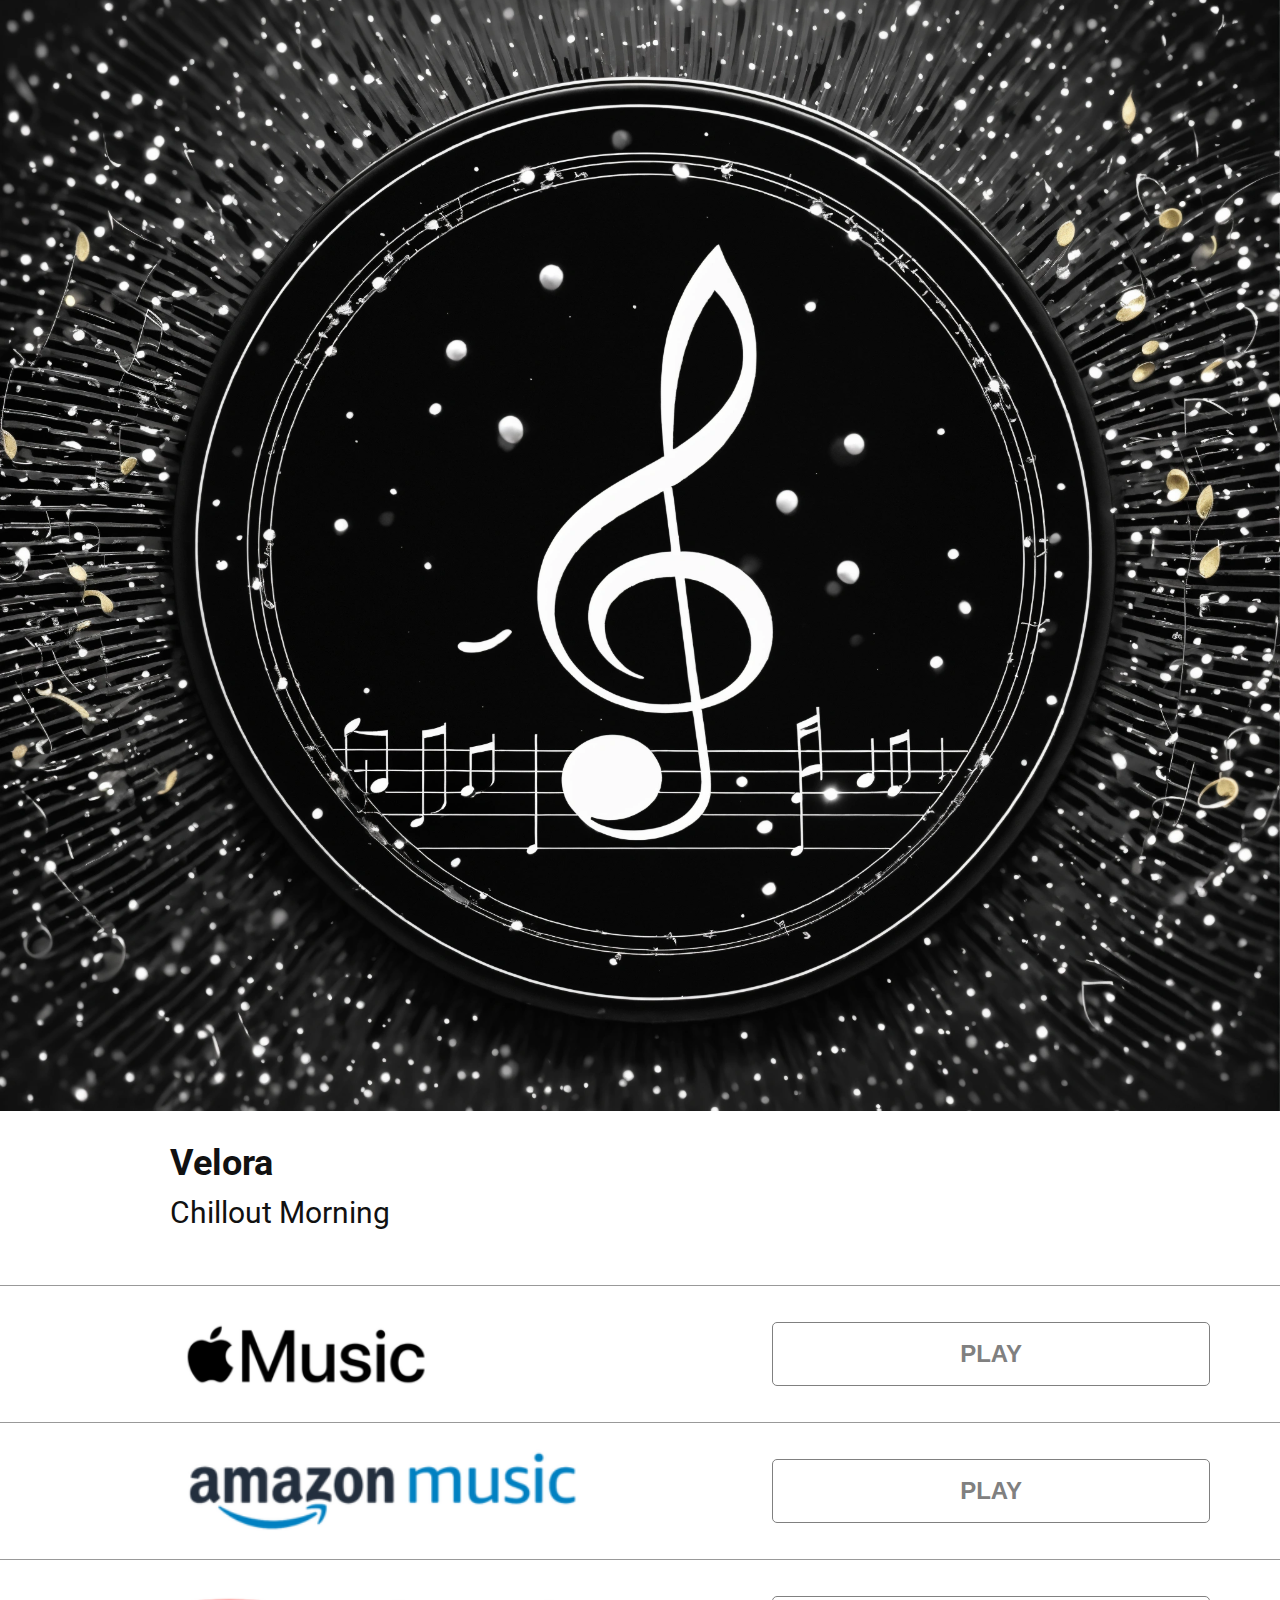
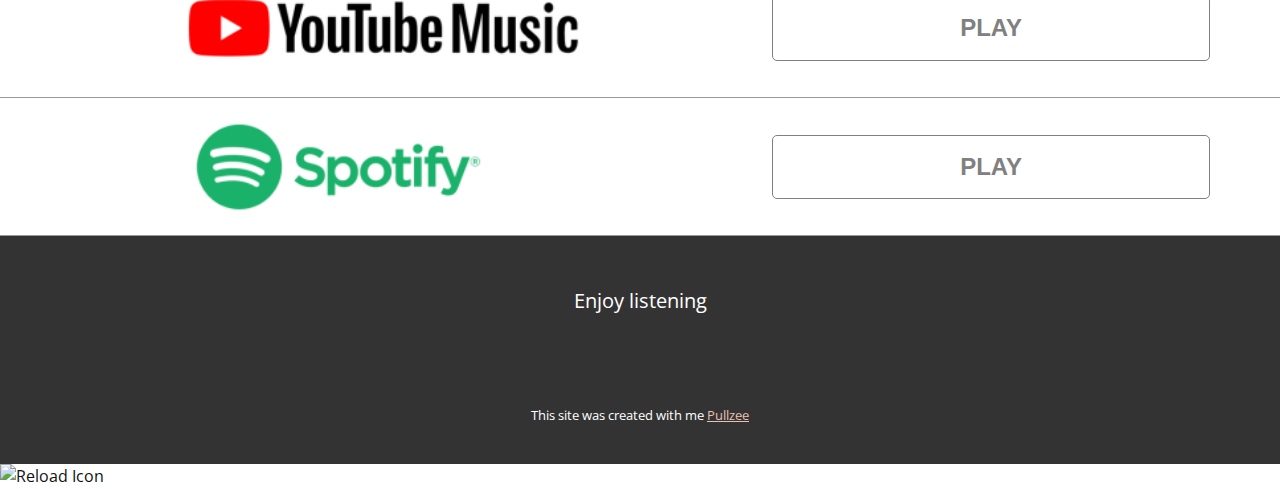
==== commit ec6f9fcf: "Add files via upload" ====
--- a/index.html
+++ b/index.html
@@ -2,18 +2,15 @@
 <html style="font-size: 16px;" lang="en"><head>
     <meta name="viewport" content="width=device-width, initial-scale=1.0">
     <meta charset="utf-8">
-    <meta name="keywords" content="Artists, Music, About: Our Label&amp;apos;s Story, Events, Artists: Meet Our Musicians, Team, Discography, News: Updates &amp;amp; Events, Contact: Get in Touch, Music">
+    <meta name="keywords" content="SonyMDR-1ABT, What are the Sony MDR-1ABT?, Sony MDR-1ABT – Design, Sony MDR-1ABT – Features, Sony MDR-1ABT – Sound Quality, Should I buy the Sony MDR-1ABT?">
     <meta name="description" content="">
-    <title>Clients</title>
+    <title>Home</title>
     <link rel="stylesheet" href="nicepage.css" media="screen">
 <link rel="stylesheet" href="index.css" media="screen">
     <script class="u-script" type="text/javascript" src="jquery-1.9.1.min.js" defer=""></script>
     <script class="u-script" type="text/javascript" src="nicepage.js" defer=""></script>
-    <meta name="generator" content="Nicepage 6.16.8, nicepage.com">
-    <meta name="referrer" content="origin">
+    <meta name="generator" content="Nicepage 6.17.0, nicepage.com">
     <link id="u-theme-google-font" rel="stylesheet" href="https://fonts.googleapis.com/css?family=Roboto:100,100i,300,300i,400,400i,500,500i,700,700i,900,900i|Open+Sans:300,300i,400,400i,500,500i,600,600i,700,700i,800,800i">
-    <link id="u-page-google-font" rel="stylesheet" href="https://fonts.googleapis.com/css?family=Roboto+Condensed:100,100i,200,200i,300,300i,400,400i,500,500i,600,600i,700,700i,800,800i,900,900i">
-    
     
     
     
@@ -26,511 +23,143 @@
 		"@context": "http://schema.org",
 		"@type": "Organization",
 		"name": "",
-		"url": "/",
-		"logo": "images/Label_logo-removebg-preview.png",
-		"sameAs": [
-				"/Contact.html"
-		]
+		"url": "/"
 }</script>
-    <meta name="theme-color" content="#478ac9">
-    <meta property="og:title" content="Clients">
+    <meta name="theme-color" content="#c67258">
+    <meta property="og:title" content="Home">
     <meta property="og:type" content="website">
     <link rel="canonical" href="/">
   <meta data-intl-tel-input-cdn-path="intlTelInput/"></head>
-  <body data-home-page="https://website6326375.nicepage.io/Clients.html?version=216671d8-77ec-9b9e-59d3-942b1f3a8411" data-home-page-title="Clients" data-path-to-root="./" data-include-products="false" class="u-body u-xxl-mode" data-lang="en"><header class="u-clearfix u-grey-80 u-header u-header" id="sec-8824"><div class="u-clearfix u-sheet u-sheet-1">
-        <a href="./" class="u-image u-logo u-image-1" data-image-width="500" data-image-height="500" title="Home">
-          <img src="images/Label_logo-removebg-preview.png" class="u-logo-image u-logo-image-1">
-        </a>
-        <nav class="u-menu u-menu-dropdown u-offcanvas u-menu-1">
-          <div class="menu-collapse" style="font-size: 1.25rem; letter-spacing: 0px; font-weight: 700;">
-            <a class="u-button-style u-custom-left-right-menu-spacing u-custom-padding-bottom u-custom-text-active-color u-custom-top-bottom-menu-spacing u-nav-link u-text-active-palette-1-base u-text-hover-palette-2-base" href="#">
-              <svg class="u-svg-link" viewBox="0 0 24 24"><use xlink:href="#menu-hamburger"></use></svg>
-              <svg class="u-svg-content" version="1.1" id="menu-hamburger" viewBox="0 0 16 16" x="0px" y="0px" xmlns:xlink="http://www.w3.org/1999/xlink" xmlns="http://www.w3.org/2000/svg"><g><rect y="1" width="16" height="2"></rect><rect y="7" width="16" height="2"></rect><rect y="13" width="16" height="2"></rect>
-</g></svg>
-            </a>
-          </div>
-          <div class="u-custom-menu u-nav-container">
-            <ul class="u-nav u-unstyled u-nav-1"><li class="u-nav-item"><a class="u-button-style u-nav-link u-text-active-custom-color-1 u-text-hover-palette-2-base" href="Direct-Advertisement.html" style="padding: 10px 20px;">Promotion</a>
-</li><li class="u-nav-item"><a class="u-button-style u-nav-link u-text-active-custom-color-1 u-text-hover-palette-2-base" href="TikTok-Editor-Campaings.html" style="padding: 10px 20px;">Campaigns</a>
-</li><li class="u-nav-item"><a class="u-button-style u-nav-link u-text-active-custom-color-1 u-text-hover-palette-2-base" href="Direct-Advertisement.html" style="padding: 10px 20px;">Advertising</a>
-</li><li class="u-nav-item"><a class="u-button-style u-dialog-link u-nav-link u-text-active-custom-color-1 u-text-hover-palette-2-base" href="#/Product-List-Template.html" style="padding: 10px 20px;">Creator sing-up</a><div class="u-nav-popup"><ul class="u-h-spacing-20 u-nav u-unstyled u-v-spacing-10 u-nav-2"><li class="u-nav-item"><a class="u-button-style u-nav-link u-white" href="Contact.html">Playlist Curator</a>
-</li><li class="u-nav-item"><a class="u-button-style u-nav-link u-white" href="Contact.html">TikTok Editor</a>
-</li></ul>
-</div>
-</li><li class="u-nav-item"><a class="u-button-style u-nav-link u-text-active-custom-color-1 u-text-hover-palette-2-base" href="Contact.html" style="padding: 10px 20px;">Contact</a>
-</li></ul>
-          </div>
-          <div class="u-custom-menu u-nav-container-collapse">
-            <div class="u-black u-container-style u-inner-container-layout u-opacity u-opacity-95 u-sidenav">
-              <div class="u-inner-container-layout u-sidenav-overflow">
-                <div class="u-menu-close"></div>
-                <ul class="u-align-center u-nav u-popupmenu-items u-unstyled u-nav-3"><li class="u-nav-item"><a class="u-button-style u-nav-link" href="Direct-Advertisement.html">Promotion</a>
-</li><li class="u-nav-item"><a class="u-button-style u-nav-link" href="TikTok-Editor-Campaings.html">Campaigns</a>
-</li><li class="u-nav-item"><a class="u-button-style u-nav-link" href="Direct-Advertisement.html">Advertising</a>
-</li><li class="u-nav-item"><a class="u-button-style u-dialog-link u-nav-link" href="#/Product-List-Template.html">Creator sing-up</a><div class="u-nav-popup"><ul class="u-h-spacing-20 u-nav u-unstyled u-v-spacing-10 u-nav-4"><li class="u-nav-item"><a class="u-button-style u-nav-link" href="Contact.html">Playlist Curator</a>
-</li><li class="u-nav-item"><a class="u-button-style u-nav-link" href="Contact.html">TikTok Editor</a>
-</li></ul>
-</div>
-</li><li class="u-nav-item"><a class="u-button-style u-nav-link" href="Contact.html">Contact</a>
-</li></ul>
-              </div>
-            </div>
-            <div class="u-black u-menu-overlay u-opacity u-opacity-70"></div>
-          </div>
-        </nav>
-      </div></header>
-    <section class="u-align-center u-clearfix u-container-align-center u-container-align-center-xxl u-image u-shading u-section-1" id="sec-b746" data-image-width="2048" data-image-height="2048">
+  <body data-home-page="https://website6334074.nicepage.io/Home.html?version=8975b2e0-a3ad-c867-01a5-60cd336e0bd9" data-home-page-title="Home" data-path-to-root="./" data-include-products="false" class="u-body u-xl-mode" data-lang="en"><header class="u-clearfix u-grey-90 u-header u-header" id="sec-18a7"><div class="u-clearfix u-sheet u-sheet-1"></div></header> 
+    <section class="u-clearfix u-image u-section-1" id="sec-fbfa" data-image-width="2048" data-image-height="2048" data-href="file:///C:/Osobne_data/prie%C4%8Dinok/internet/google%20ads/dwhelper/apk/webpage%20relative/index.html" >
+      <div class="u-clearfix u-sheet u-sheet-1"></div>
+    </section>
+    <section class="u-border-1 u-border-grey-40 u-border-no-left u-border-no-right u-border-no-top u-clearfix u-container-align-center-lg u-container-align-center-xl u-section-2" id="sec-d652">
       <div class="u-clearfix u-sheet u-sheet-1">
-        <h1 class="u-align-center u-text u-text-default-lg u-text-default-md u-text-default-xl u-text-default-xxl u-title u-text-1" spellcheck="false"> A comprehensive digital marketing agency tailored for music industry professionals. </h1>
-      </div>
-    </section>
-    <section class="u-align-center u-clearfix u-container-align-center u-grey-10 u-section-2" src="" id="carousel_acb4">
-      <div class="u-clearfix u-sheet u-valign-middle u-sheet-1">
-        <div class="u-list u-list-1">
-          <div class="u-repeater u-repeater-1">
-            <div class="u-container-style u-list-item u-repeater-item">
-              <div class="u-container-layout u-similar-container u-valign-bottom u-container-layout-1">
-                <h2 class="u-custom-item u-text u-text-custom-color-1 u-text-1" data-animation-name="customAnimationIn" data-animation-duration="1000" data-animation-delay="0">10.5k</h2>
-                <h4 class="u-custom-item u-text u-text-2"> Campaigns successfully executed to date.</h4>
-              </div>
-            </div>
-            <div class="u-container-style u-list-item u-repeater-item">
-              <div class="u-container-layout u-similar-container u-valign-bottom u-container-layout-2">
-                <h2 class="u-custom-item u-text u-text-custom-color-1 u-text-3" data-animation-name="customAnimationIn" data-animation-duration="1000" data-animation-delay="0">150<span style="font-weight: 700;"></span>M+
-                </h2>
-                <h4 class="u-custom-item u-text u-text-4" spellcheck="false"> Streams achieved for our clients in the past year.</h4>
-              </div>
-            </div>
-            <div class="u-container-style u-list-item u-repeater-item">
-              <div class="u-container-layout u-similar-container u-valign-bottom u-container-layout-3">
-                <h2 class="u-custom-item u-text u-text-custom-color-1 u-text-5" data-animation-name="customAnimationIn" data-animation-duration="1000" data-animation-delay="0"> 100%</h2>
-                <h4 class="u-custom-item u-text u-text-6"> Committed to continuous innovation.</h4>
+        <div class="custom-expanded data-layout-selected u-clearfix u-expanded-width-lg u-expanded-width-xl u-gutter-10 u-layout-wrap u-layout-wrap-1">
+          <div class="u-layout" style="">
+            <div class="u-layout-row" style="">
+              <div class="u-align-left u-container-align-left u-container-style u-layout-cell u-left-cell u-size-60 u-size-xs-60 u-layout-cell-1" src="">
+                <div class="u-container-layout u-valign-top-md u-valign-top-sm u-valign-top-xs u-container-layout-1" src="">
+                  <!-- Artist name will be dynamically inserted here -->
+                  <h3 class="u-text u-text-default u-text-1" id="artist">DelMare</h3>
+                  <!-- Album name will be dynamically inserted here -->
+                  <h4 class="u-text u-text-default u-text-2" id="album">Chillout Relaxx</h4>
+               </div>
               </div>
             </div>
           </div>
         </div>
       </div>
     </section>
-    <section class="u-clearfix u-container-align-center-lg u-container-align-center-xl u-container-align-center-xxl u-grey-80 u-section-3" id="sec-52d5">
-      <div class="u-clearfix u-sheet u-valign-middle-md u-valign-middle-sm u-sheet-1">
-        <div class="u-expanded-width u-list u-list-1">
-          <div class="u-repeater u-repeater-1">
-            <div class="u-border-2 u-border-palette-5-base u-container-style u-list-item u-radius u-repeater-item u-shape-round u-list-item-1">
-              <div class="u-container-layout u-similar-container u-valign-bottom-lg u-valign-bottom-md u-valign-bottom-xl u-valign-bottom-xxl u-valign-top-xs u-container-layout-1"><span class="u-icon u-text-custom-color-1 u-icon-1"><svg class="u-svg-link" preserveAspectRatio="xMidYMin slice" viewBox="0 0 52 52" style=""><use xlink:href="#svg-e885"></use></svg><svg class="u-svg-content" viewBox="0 0 52 52" x="0px" y="0px" id="svg-e885" style="enable-background:new 0 0 52 52;"><g><path d="M26,0C11.664,0,0,11.663,0,26s11.664,26,26,26s26-11.663,26-26S40.336,0,26,0z M26,50C12.767,50,2,39.233,2,26
-		S12.767,2,26,2s24,10.767,24,24S39.233,50,26,50z"></path><path d="M38.252,15.336l-15.369,17.29l-9.259-7.407c-0.43-0.345-1.061-0.274-1.405,0.156c-0.345,0.432-0.275,1.061,0.156,1.406
-		l10,8C22.559,34.928,22.78,35,23,35c0.276,0,0.551-0.114,0.748-0.336l16-18c0.367-0.412,0.33-1.045-0.083-1.411
-		C39.251,14.885,38.62,14.922,38.252,15.336z"></path>
-</g></svg>
-            
-            
-          </span>
-                <p class="u-custom-font u-heading-font u-text u-text-1" spellcheck="false">Drive your label's success with our dynamic TikTok campaigns that generate measurable outcomes and expand your artist’s reach. Our expert team will maximize your marketing budget to deliver exceptional results. </p>
-              </div>
-            </div>
-            <div class="u-border-2 u-border-palette-5-base u-container-style u-list-item u-radius u-repeater-item u-shape-round u-list-item-2">
-              <div class="u-container-layout u-similar-container u-valign-bottom-lg u-valign-bottom-md u-valign-bottom-xl u-valign-bottom-xxl u-valign-top-xs u-container-layout-2"><span class="u-icon u-text-custom-color-1 u-icon-2"><svg class="u-svg-link" preserveAspectRatio="xMidYMin slice" viewBox="0 0 54 54" style=""><use xlink:href="#svg-89aa"></use></svg><svg class="u-svg-content" viewBox="0 0 54 54" x="0px" y="0px" id="svg-89aa" style="enable-background:new 0 0 54 54;"><g><path d="M27,8c-9.374,0-17,7.626-17,17c0,7.112,4.391,13.412,11,15.9V50c0,0.553,0.447,1,1,1h1v2c0,0.553,0.447,1,1,1h6
-		c0.553,0,1-0.447,1-1v-2h1c0.553,0,1-0.447,1-1v-9.1c6.609-2.488,11-8.788,11-15.9C44,15.626,36.374,8,27,8z M30,49
-		c-0.553,0-1,0.447-1,1v2h-4v-2c0-0.553-0.447-1-1-1h-1v-5h8v5H30z M31.688,39.242C31.277,39.377,31,39.761,31,40.192V42h-8v-1.808
-		c0-0.432-0.277-0.815-0.688-0.95C16.145,37.214,12,31.49,12,25c0-8.271,6.729-15,15-15s15,6.729,15,15
-		C42,31.49,37.855,37.214,31.688,39.242z"></path><path d="M27,6c0.553,0,1-0.447,1-1V1c0-0.553-0.447-1-1-1s-1,0.447-1,1v4C26,5.553,26.447,6,27,6z"></path><path d="M51,24h-4c-0.553,0-1,0.447-1,1s0.447,1,1,1h4c0.553,0,1-0.447,1-1S51.553,24,51,24z"></path><path d="M7,24H3c-0.553,0-1,0.447-1,1s0.447,1,1,1h4c0.553,0,1-0.447,1-1S7.553,24,7,24z"></path><path d="M43.264,7.322l-2.828,2.828c-0.391,0.391-0.391,1.023,0,1.414c0.195,0.195,0.451,0.293,0.707,0.293
-		s0.512-0.098,0.707-0.293l2.828-2.828c0.391-0.391,0.391-1.023,0-1.414S43.654,6.932,43.264,7.322z"></path><path d="M12.15,38.436l-2.828,2.828c-0.391,0.391-0.391,1.023,0,1.414c0.195,0.195,0.451,0.293,0.707,0.293
-		s0.512-0.098,0.707-0.293l2.828-2.828c0.391-0.391,0.391-1.023,0-1.414S12.541,38.045,12.15,38.436z"></path><path d="M41.85,38.436c-0.391-0.391-1.023-0.391-1.414,0s-0.391,1.023,0,1.414l2.828,2.828c0.195,0.195,0.451,0.293,0.707,0.293
-		s0.512-0.098,0.707-0.293c0.391-0.391,0.391-1.023,0-1.414L41.85,38.436z"></path><path d="M12.15,11.564c0.195,0.195,0.451,0.293,0.707,0.293s0.512-0.098,0.707-0.293c0.391-0.391,0.391-1.023,0-1.414l-2.828-2.828
-		c-0.391-0.391-1.023-0.391-1.414,0s-0.391,1.023,0,1.414L12.15,11.564z"></path><path d="M27,13c-6.617,0-12,5.383-12,12c0,0.553,0.447,1,1,1s1-0.447,1-1c0-5.514,4.486-10,10-10c0.553,0,1-0.447,1-1
-		S27.553,13,27,13z"></path>
-</g></svg>
-            
-            
-          </span>
-                <p class="u-custom-font u-heading-font u-text u-text-2" spellcheck="false">Transform your label's potential with our expert marketing strategies that deliver measurable results and enhance your artist’s visibility. Trust us to optimize your marketing budget and achieve your goals effectively. </p>
-              </div>
-            </div>
-            <div class="u-border-2 u-border-palette-5-base u-container-style u-list-item u-radius u-repeater-item u-shape-round u-list-item-3">
-              <div class="u-container-layout u-similar-container u-valign-bottom-lg u-valign-bottom-md u-valign-bottom-xl u-valign-bottom-xxl u-valign-top-xs u-container-layout-3"><span class="u-file-icon u-icon u-text-custom-color-1 u-icon-3"><img src="images/149107-20eceb79.png" alt=""></span>
-                <p class="u-custom-font u-heading-font u-text u-text-3" spellcheck="false"> Revitalize your label’s presence with our personalized marketing tactics that enhance artist profiles and boost engagement. Collaborate with us to turn your marketing investments into significant growth and measurable success.</p>
-              </div>
-            </div>
-            <div class="u-border-2 u-border-palette-5-base u-container-style u-list-item u-radius u-repeater-item u-shape-round u-list-item-4">
-              <div class="u-container-layout u-similar-container u-valign-bottom-lg u-valign-bottom-md u-valign-bottom-xl u-valign-bottom-xxl u-valign-top-xs u-container-layout-4"><span class="u-icon u-text-custom-color-1 u-icon-4"><svg class="u-svg-link" preserveAspectRatio="xMidYMin slice" viewBox="0 0 55 55" style=""><use xlink:href="#svg-e57f"></use></svg><svg class="u-svg-content" viewBox="0 0 55 55" x="0px" y="0px" id="svg-e57f" style="enable-background:new 0 0 55 55;"><path d="M52.66,0.249c-0.216-0.189-0.501-0.275-0.789-0.241l-31,4.011C20.373,4.084,20,4.507,20,5.01v6.017v4.212v25.384
-	C18.174,38.428,15.273,37,12,37c-5.514,0-10,4.037-10,9s4.486,9,10,9s10-4.037,10-9c0-0.232-0.019-0.46-0.039-0.687
-	C21.974,45.248,22,45.189,22,45.121V16.118l29-3.753v18.257C49.174,28.428,46.273,27,43,27c-5.514,0-10,4.037-10,9s4.486,9,10,9
-	c5.464,0,9.913-3.966,9.993-8.867c0-0.013,0.007-0.024,0.007-0.037V11.227V7.016V1C53,0.712,52.876,0.438,52.66,0.249z M12,53
-	c-4.411,0-8-3.141-8-7s3.589-7,8-7s8,3.141,8,7S16.411,53,12,53z M43,43c-4.411,0-8-3.141-8-7s3.589-7,8-7s8,3.141,8,7
-	S47.411,43,43,43z M22,14.101v-3.074V5.889l29-3.752v4.879v3.332L22,14.101z"></path></svg>
-            
-            
-          </span>
-                <p class="u-custom-font u-heading-font u-text u-text-4" spellcheck="false"> Revolutionize your label’s presence with our cutting-edge marketing solutions tailored to boost your artist's visibility and drive tangible outcomes. We ensure your marketing budget is used effectively to achieve impressive results. </p>
+    <section class="u-border-1 u-border-grey-40 u-border-no-left u-border-no-right u-border-no-top u-clearfix u-section-3" id="carousel_678b">
+      <div class="u-clearfix u-sheet u-sheet-1">
+        <div class="custom-expanded data-layout-selected u-clearfix u-gutter-10 u-layout-wrap u-layout-wrap-1">
+          <div class="u-layout" style="">
+            <div class="u-layout-row" style="">
+              <div class="u-align-left u-container-align-left u-container-style u-image u-image-contain u-layout-cell u-left-cell u-size-60 u-size-xs-60 u-image-1" src="" data-image-width="300" data-image-height="74">
+                <div class="u-container-layout u-valign-middle u-container-layout-1" src=""></div>
               </div>
             </div>
           </div>
         </div>
+        <!-- Link to the album will be dynamically inserted here -->
+        <a id="album-link" href="#" class="u-align-left u-border-1 u-border-grey-50 u-btn u-btn-round u-button-style u-custom-font u-font-arial u-radius u-text-grey-50 u-white u-btn-1">PLAY </a>
       </div>
     </section>
-    <section class="u-clearfix u-container-align-center u-custom-color-1 u-section-4" id="sec-c90d">
-      <div class="u-clearfix u-sheet u-valign-middle-md u-valign-middle-sm u-valign-middle-xs u-sheet-1">
-        <div class="data-layout-selected u-clearfix u-expanded-width u-gutter-0 u-layout-wrap u-layout-wrap-1">
+    <section class="u-border-1 u-border-grey-40 u-border-no-left u-border-no-right u-border-no-top u-clearfix u-section-4" id="carousel_8004">
+      <div class="u-clearfix u-sheet u-sheet-1">
+        <div class="custom-expanded data-layout-selected u-clearfix u-gutter-10 u-layout-wrap u-layout-wrap-1">
           <div class="u-layout" style="">
             <div class="u-layout-row" style="">
-              <div class="u-align-center u-container-align-center-xxl u-container-style u-layout-cell u-left-cell u-size-16 u-size-xs-60 u-layout-cell-1" src="">
-                <div class="u-container-layout u-valign-top-sm u-valign-top-xs u-valign-top-xxl u-container-layout-1">
-                  <div class="custom-expanded u-carousel u-gallery u-gallery-slider u-layout-carousel u-lightbox u-no-transition u-show-text-on-hover u-gallery-1" data-interval="5000" data-u-ride="carousel" id="carousel-c523">
-                    <ol class="u-absolute-hcenter u-carousel-indicators u-hidden u-carousel-indicators-1">
-                      <li data-u-target="#carousel-c523" data-u-slide-to="0" class="u-active u-grey-70 u-shape-circle" style="width: 10px; height: 10px;"></li>
-                      <li data-u-target="#carousel-c523" data-u-slide-to="1" class="u-grey-70 u-shape-circle" style="width: 10px; height: 10px;"></li>
-                      <li data-u-target="#carousel-c523" data-u-slide-to="2" class="u-grey-70 u-shape-circle" style="width: 10px; height: 10px;"></li>
-                      <li data-u-target="#carousel-c523" data-u-slide-to="3" class="u-grey-70 u-shape-circle" style="width: 10px; height: 10px;"></li>
-                      <li data-u-target="#carousel-c523" data-u-slide-to="4" class="u-grey-70 u-shape-circle" style="width: 10px; height: 10px;"></li>
-                      <li data-u-target="#carousel-c523" data-u-slide-to="5" class="u-grey-70 u-shape-circle" style="width: 10px; height: 10px;"></li>
-                      <li data-u-target="#carousel-c523" data-u-slide-to="6" class="u-grey-70 u-shape-circle" style="width: 10px; height: 10px;"></li>
-                      <li data-u-target="#carousel-c523" data-u-slide-to="7" class="u-grey-70 u-shape-circle" style="width: 10px; height: 10px;"></li>
-                      <li data-u-target="#carousel-c523" data-u-slide-to="8" class="u-grey-70 u-shape-circle" style="width: 10px; height: 10px;"></li>
-                      <li data-u-target="#carousel-c523" data-u-slide-to="9" class="u-grey-70 u-shape-circle" style="width: 10px; height: 10px;"></li>
-                      <li data-u-target="#carousel-c523" data-u-slide-to="10" class="u-grey-70 u-shape-circle" style="width: 10px; height: 10px;"></li>
-                      <li data-u-target="#carousel-c523" data-u-slide-to="11" class="u-grey-70 u-shape-circle" style="width: 10px; height: 10px;"></li>
-                      <li data-u-target="#carousel-c523" data-u-slide-to="12" class="u-grey-70 u-shape-circle" style="width: 10px; height: 10px;"></li>
-                    </ol>
-                    <div class="u-carousel-inner u-gallery-inner" role="listbox">
-                      <div class="u-active u-carousel-item u-effect-fade u-gallery-item u-carousel-item-1">
-                        <div class="u-back-slide" data-image-width="106" data-image-height="60">
-                          <img class="u-back-image u-expanded" src="images/5cd281_d20ffefea33b400f991413f4180af192mv2.webp">
-                        </div>
-                        <div class="u-align-center u-over-slide u-shading u-valign-bottom u-over-slide-1">
-                          <h3 class="u-gallery-heading">Sample Title</h3>
-                          <p class="u-gallery-text">Sample Text</p>
-                        </div>
-                      </div>
-                      <div class="u-carousel-item u-effect-fade u-gallery-item u-carousel-item-2">
-                        <div class="u-back-slide" data-image-width="106" data-image-height="60">
-                          <img class="u-back-image u-expanded" src="images/5cd281_3179a6e9e6fd43a784d3f7dd2748590amv2.webp">
-                        </div>
-                        <div class="u-align-center u-over-slide u-shading u-valign-bottom u-over-slide-2">
-                          <h3 class="u-gallery-heading">Sample Title</h3>
-                          <p class="u-gallery-text">Sample Text</p>
-                        </div>
-                      </div>
-                      <div class="u-carousel-item u-effect-fade u-gallery-item u-carousel-item-3" data-image-width="106" data-image-height="60">
-                        <div class="u-back-slide">
-                          <img class="u-back-image u-expanded" src="images/5cd281_3621376b319842db9eba506176bc14aamv2.webp">
-                        </div>
-                        <div class="u-align-center u-over-slide u-shading u-valign-bottom u-over-slide-3"></div>
-                        <style data-mode="XXL" data-visited="true"></style>
-                        <style data-mode="XL" data-visited="true"></style>
-                        <style data-mode="LG"></style>
-                        <style data-mode="MD" data-visited="true"></style>
-                        <style data-mode="SM" data-visited="true"></style>
-                        <style data-mode="XS" data-visited="true"></style>
-                      </div>
-                      <div class="u-carousel-item u-effect-fade u-gallery-item u-carousel-item-4" data-image-width="106" data-image-height="60">
-                        <div class="u-back-slide">
-                          <img class="u-back-image u-expanded" src="images/5cd281_9ed2a4f9f6264f7ba24561097e360152mv2.webp">
-                        </div>
-                        <div class="u-align-center u-over-slide u-shading u-valign-bottom u-over-slide-4"></div>
-                        <style data-mode="XXL" data-visited="true"></style>
-                        <style data-mode="XL" data-visited="true"></style>
-                        <style data-mode="LG"></style>
-                        <style data-mode="MD" data-visited="true"></style>
-                        <style data-mode="SM" data-visited="true"></style>
-                        <style data-mode="XS" data-visited="true"></style>
-                      </div>
-                      <div class="u-carousel-item u-effect-fade u-gallery-item u-carousel-item-5" data-image-width="106" data-image-height="60">
-                        <div class="u-back-slide">
-                          <img class="u-back-image u-expanded" src="images/5cd281_a9f3f1daef444784a4eefbd0338936b1mv2.webp">
-                        </div>
-                        <div class="u-align-center u-over-slide u-shading u-valign-bottom u-over-slide-5"></div>
-                        <style data-mode="XXL" data-visited="true"></style>
-                        <style data-mode="XL" data-visited="true"></style>
-                        <style data-mode="LG"></style>
-                        <style data-mode="MD" data-visited="true"></style>
-                        <style data-mode="SM" data-visited="true"></style>
-                        <style data-mode="XS" data-visited="true"></style>
-                      </div>
-                      <div class="u-carousel-item u-effect-fade u-gallery-item u-carousel-item-6" data-image-width="106" data-image-height="60">
-                        <div class="u-back-slide">
-                          <img class="u-back-image u-expanded" src="images/5cd281_1af8cfba69e440bc81b85ae4ed249b1emv2.webp">
-                        </div>
-                        <div class="u-align-center u-over-slide u-shading u-valign-bottom u-over-slide-6"></div>
-                        <style data-mode="XXL" data-visited="true"></style>
-                        <style data-mode="XL" data-visited="true"></style>
-                        <style data-mode="LG"></style>
-                        <style data-mode="MD" data-visited="true"></style>
-                        <style data-mode="SM" data-visited="true"></style>
-                        <style data-mode="XS" data-visited="true"></style>
-                      </div>
-                      <div class="u-carousel-item u-effect-fade u-gallery-item u-carousel-item-7" data-image-width="106" data-image-height="60">
-                        <div class="u-back-slide">
-                          <img class="u-back-image u-expanded" src="images/5cd281_f14e51ca59fe4eb8916ce69cc7501d8cmv2.webp">
-                        </div>
-                        <div class="u-align-center u-over-slide u-shading u-valign-bottom u-over-slide-7"></div>
-                        <style data-mode="XXL" data-visited="true"></style>
-                        <style data-mode="XL" data-visited="true"></style>
-                        <style data-mode="LG"></style>
-                        <style data-mode="MD" data-visited="true"></style>
-                        <style data-mode="SM" data-visited="true"></style>
-                        <style data-mode="XS" data-visited="true"></style>
-                      </div>
-                      <div class="u-carousel-item u-effect-fade u-gallery-item u-carousel-item-8" data-image-width="106" data-image-height="60">
-                        <div class="u-back-slide">
-                          <img class="u-back-image u-expanded" src="images/5cd281_39b9d8e1733d400f9e22e5dbb764ddb5mv2.webp">
-                        </div>
-                        <div class="u-align-center u-over-slide u-shading u-valign-bottom u-over-slide-8"></div>
-                        <style data-mode="XXL" data-visited="true"></style>
-                        <style data-mode="XL" data-visited="true"></style>
-                        <style data-mode="LG"></style>
-                        <style data-mode="MD" data-visited="true"></style>
-                        <style data-mode="SM" data-visited="true"></style>
-                        <style data-mode="XS" data-visited="true"></style>
-                      </div>
-                      <div class="u-carousel-item u-effect-fade u-gallery-item u-carousel-item-9" data-image-width="106" data-image-height="60">
-                        <div class="u-back-slide">
-                          <img class="u-back-image u-expanded" src="images/5cd281_9191056ca3f049c49ea77ad99d9c167dmv2.webp">
-                        </div>
-                        <div class="u-align-center u-over-slide u-shading u-valign-bottom u-over-slide-9"></div>
-                        <style data-mode="XXL" data-visited="true"></style>
-                        <style data-mode="XL" data-visited="true"></style>
-                        <style data-mode="LG"></style>
-                        <style data-mode="MD" data-visited="true"></style>
-                        <style data-mode="SM" data-visited="true"></style>
-                        <style data-mode="XS" data-visited="true"></style>
-                      </div>
-                      <div class="u-carousel-item u-effect-fade u-gallery-item u-carousel-item-10" data-image-width="106" data-image-height="60">
-                        <div class="u-back-slide">
-                          <img class="u-back-image u-expanded" src="images/5cd281_6f6078b9cd624a2e92fe80820988ca6bmv2.webp">
-                        </div>
-                        <div class="u-align-center u-over-slide u-shading u-valign-bottom u-over-slide-10"></div>
-                        <style data-mode="XXL" data-visited="true"></style>
-                        <style data-mode="XL" data-visited="true"></style>
-                        <style data-mode="LG"></style>
-                        <style data-mode="MD" data-visited="true"></style>
-                        <style data-mode="SM" data-visited="true"></style>
-                        <style data-mode="XS" data-visited="true"></style>
-                      </div>
-                      <div class="u-carousel-item u-effect-fade u-gallery-item u-carousel-item-11" data-image-width="106" data-image-height="60">
-                        <div class="u-back-slide">
-                          <img class="u-back-image u-expanded" src="images/5cd281_0078469a807644cfb6873bbd35d9c927mv2.webp">
-                        </div>
-                        <div class="u-align-center u-over-slide u-shading u-valign-bottom u-over-slide-11"></div>
-                        <style data-mode="XXL" data-visited="true"></style>
-                        <style data-mode="XL" data-visited="true"></style>
-                        <style data-mode="LG"></style>
-                        <style data-mode="MD" data-visited="true"></style>
-                        <style data-mode="SM" data-visited="true"></style>
-                        <style data-mode="XS" data-visited="true"></style>
-                      </div>
-                      <div class="u-carousel-item u-effect-fade u-gallery-item u-carousel-item-12" data-image-width="106" data-image-height="60">
-                        <div class="u-back-slide">
-                          <img class="u-back-image u-expanded" src="images/5cd281_2cb4ce908b204c4d8ff2c27890bc4897mv2.webp">
-                        </div>
-                        <div class="u-align-center u-over-slide u-shading u-valign-bottom u-over-slide-12"></div>
-                        <style data-mode="XXL" data-visited="true"></style>
-                        <style data-mode="XL" data-visited="true"></style>
-                        <style data-mode="LG"></style>
-                        <style data-mode="MD" data-visited="true"></style>
-                        <style data-mode="SM" data-visited="true"></style>
-                        <style data-mode="XS" data-visited="true"></style>
-                      </div>
-                      <div class="u-carousel-item u-effect-fade u-gallery-item u-carousel-item-13" data-image-width="106" data-image-height="60">
-                        <div class="u-back-slide">
-                          <img class="u-back-image u-expanded" src="images/5cd281_e03ae1eafca94605926013fb2ede80ccmv2.webp">
-                        </div>
-                        <div class="u-align-center u-over-slide u-shading u-valign-bottom u-over-slide-13"></div>
-                        <style data-mode="XXL" data-visited="true"></style>
-                        <style data-mode="XL" data-visited="true"></style>
-                        <style data-mode="LG"></style>
-                        <style data-mode="MD" data-visited="true"></style>
-                        <style data-mode="SM" data-visited="true"></style>
-                        <style data-mode="XS" data-visited="true"></style>
-                      </div>
-                    </div>
-                    <a class="u-absolute-vcenter u-carousel-control u-carousel-control-prev u-grey-70 u-hidden u-icon-circle u-opacity u-opacity-70 u-spacing-10 u-text-white u-carousel-control-1" href="#carousel-c523" role="button" data-u-slide="prev">
-                      <span aria-hidden="true">
-                        <svg viewBox="0 0 451.847 451.847"><path d="M97.141,225.92c0-8.095,3.091-16.192,9.259-22.366L300.689,9.27c12.359-12.359,32.397-12.359,44.751,0
-c12.354,12.354,12.354,32.388,0,44.748L173.525,225.92l171.903,171.909c12.354,12.354,12.354,32.391,0,44.744
-c-12.354,12.365-32.386,12.365-44.745,0l-194.29-194.281C100.226,242.115,97.141,234.018,97.141,225.92z"></path></svg>
-                      </span>
-                      <span class="sr-only">
-                        <svg viewBox="0 0 451.847 451.847"><path d="M97.141,225.92c0-8.095,3.091-16.192,9.259-22.366L300.689,9.27c12.359-12.359,32.397-12.359,44.751,0
-c12.354,12.354,12.354,32.388,0,44.748L173.525,225.92l171.903,171.909c12.354,12.354,12.354,32.391,0,44.744
-c-12.354,12.365-32.386,12.365-44.745,0l-194.29-194.281C100.226,242.115,97.141,234.018,97.141,225.92z"></path></svg>
-                      </span>
-                    </a>
-                    <a class="u-absolute-vcenter u-carousel-control u-carousel-control-next u-grey-70 u-hidden u-icon-circle u-opacity u-opacity-70 u-spacing-10 u-text-white u-carousel-control-2" href="#carousel-c523" role="button" data-u-slide="next">
-                      <span aria-hidden="true">
-                        <svg viewBox="0 0 451.846 451.847"><path d="M345.441,248.292L151.154,442.573c-12.359,12.365-32.397,12.365-44.75,0c-12.354-12.354-12.354-32.391,0-44.744
-L278.318,225.92L106.409,54.017c-12.354-12.359-12.354-32.394,0-44.748c12.354-12.359,32.391-12.359,44.75,0l194.287,194.284
-c6.177,6.18,9.262,14.271,9.262,22.366C354.708,234.018,351.617,242.115,345.441,248.292z"></path></svg>
-                      </span>
-                      <span class="sr-only">
-                        <svg viewBox="0 0 451.846 451.847"><path d="M345.441,248.292L151.154,442.573c-12.359,12.365-32.397,12.365-44.75,0c-12.354-12.354-12.354-32.391,0-44.744
-L278.318,225.92L106.409,54.017c-12.354-12.359-12.354-32.394,0-44.748c12.354-12.359,32.391-12.359,44.75,0l194.287,194.284
-c6.177,6.18,9.262,14.271,9.262,22.366C354.708,234.018,351.617,242.115,345.441,248.292z"></path></svg>
-                      </span>
-                    </a>
-                  </div>
-                </div>
-              </div>
-              <div class="u-align-left u-container-style u-layout-cell u-right-cell u-size-44 u-size-xs-60 u-layout-cell-2" src="">
-                <div class="u-container-layout u-container-layout-2" src="">
-                  <h2 class="u-text u-text-default-xxl u-text-1" spellcheck="false"> Your reliable marketing partner.</h2>
-                  <h3 class="u-text u-text-default u-text-2" spellcheck="false"> Our portfolio features partnerships with leading industry players, showcasing our proven track record in delivering results. Whether you're an emerging artist or a well-established company, we approach every campaign with a proactive mindset and a high standard for success. Our dedication to staying ahead of industry trends guarantees that we craft effective strategies that connect with your audience and create meaningful impact.</h3>
-                </div>
+              <div class="u-align-left u-container-align-left u-container-style u-image u-image-contain u-layout-cell u-left-cell u-size-60 u-size-xs-60 u-image-1" src="" data-image-width="300" data-image-height="74">
+                <div class="u-container-layout u-valign-middle u-container-layout-1" src=""></div>
               </div>
             </div>
           </div>
         </div>
+        <a href="" class="u-align-left u-border-1 u-border-grey-50 u-btn u-btn-round u-button-style u-custom-font u-font-arial u-radius u-text-grey-50 u-white u-btn-1">PLAY </a>
       </div>
     </section>
-    <section class="u-align-center-lg u-align-center-md u-align-center-xl u-align-left-sm u-align-left-xs u-clearfix u-grey-80 u-section-5" id="carousel_23ba">
-      <div class="u-clearfix u-sheet u-valign-middle-sm u-valign-middle-xs u-sheet-1">
-        <div class="u-align-center u-container-align-center u-container-align-center-lg u-container-align-center-xl u-container-style u-expanded-width-md u-expanded-width-sm u-expanded-width-xs u-group u-shape-rectangle u-group-1" data-animation-name="fadeIn" data-animation-duration="1000" data-animation-delay="0">
-          <div class="u-container-layout u-valign-middle-xs u-container-layout-1">
-            <img class="u-border-16 u-border-grey-60 u-image u-image-circle u-image-1" src="images/photo-1476136236990-838240be4859.jpeg" alt="" data-image-width="425" data-image-height="319">
-            <div class="u-shape u-shape-svg u-text-palette-2-base u-shape-1">
-              <svg class="u-svg-link" preserveAspectRatio="none" viewBox="0 0 160 50" style=""><use xlink:href="#svg-b56e"></use></svg>
-              <svg class="u-svg-content" viewBox="0 0 160 50" x="0px" y="0px" id="svg-b56e" style="enable-background:new 0 0 160 50;"><path d="M133,26.7c-13.9,9.7-25.8,9.7-39.8,0c-9.1-6.3-16.8-6.3-25.9,0c-13.8,9.6-25.1,9.6-38.9,0c-9.2-6.4-15.4-6.4-24.6,0L0,22
-	c11.2-7.8,20.6-8.1,32.2,0c11,7.6,19,8.5,31.3,0c11.6-8.1,22.4-7.7,33.5,0c11.4,8,20.3,8.3,32.2,0c11.6-8.1,19.2-8.1,30.8,0
-	l-3.8,4.7C146.9,20.2,142.3,20.2,133,26.7z M133,10.8c-13.9,9.7-25.8,9.7-39.8,0c-9.1-6.3-16.8-6.3-25.9,0
-	c-13.8,9.6-25.1,9.6-38.9,0c-9.2-6.4-15.4-6.4-24.6,0L0,6.1c11.2-7.8,20.6-8.1,32.2,0c11,7.6,19,8.5,31.3,0C75.1-2,85.9-1.6,97,6.1
-	c11.4,8,20.3,8.3,32.2,0C140.8-2,148.4-2,160,6.1l-3.8,4.7C146.9,4.3,142.3,4.3,133,10.8z M32.2,38c11,7.6,19,8.5,31.3,0
-	c11.6-8.1,22.4-7.7,33.5,0c11.4,8,20.3,8.3,32.2,0c11.6-8.1,19.2-8.1,30.8,0l-3.8,4.7c-9.3-6.5-13.9-6.5-23.3,0
-	c-13.9,9.7-25.8,9.7-39.8,0c-9.1-6.3-16.8-6.3-25.9,0c-13.8,9.6-25.1,9.6-38.9,0c-9.2-6.4-15.4-6.4-24.6,0L0,38
-	C11.2,30.2,20.6,29.9,32.2,38z"></path></svg>
-            </div>
-            <div class="u-shape u-shape-svg u-text-palette-2-base u-shape-2">
-              <svg class="u-svg-link" preserveAspectRatio="none" viewBox="0 0 160 160" style=""><use xlink:href="#svg-232d"></use></svg>
-              <svg xmlns="http://www.w3.org/2000/svg" xmlns:xlink="http://www.w3.org/1999/xlink" version="1.1" xml:space="preserve" class="u-svg-content" viewBox="0 0 160 160" x="0px" y="0px" id="svg-232d" style="enable-background:new 0 0 160 160;"><path d="M80,30c27.6,0,50,22.4,50,50s-22.4,50-50,50s-50-22.4-50-50S52.4,30,80,30 M80,0C35.8,0,0,35.8,0,80s35.8,80,80,80
-	s80-35.8,80-80S124.2,0,80,0L80,0z"></path></svg>
-            </div>
-          </div>
-        </div>
-        <div class="u-align-center u-container-align-center u-container-style u-expanded-width-xs u-group u-shape-rectangle u-group-2">
-          <div class="u-container-layout u-container-layout-2">
-            <h2 class="u-align-center u-text u-text-1">Music</h2>
-            <p class="u-align-center u-text u-text-2" spellcheck="false"> Over 250M streams delivered for our clients in the past year</p>
-          </div>
-        </div>
-      </div>
-    </section>
-    <section class="u-align-center u-clearfix u-container-align-center u-grey-80 u-section-6" id="carousel_fe1c">
-      
-      
-      
-      
-      
-      
-      
-      
-      
-      
-      
-      
-      
-      
-      
-      
-      
-      
-      
+    <section class="u-border-1 u-border-grey-40 u-border-no-left u-border-no-right u-border-no-top u-clearfix u-section-5" id="carousel_1d92">
       <div class="u-clearfix u-sheet u-sheet-1">
-        <h2 class="u-align-center u-text u-text-default u-text-1" spellcheck="false"> MARKETING SPECIALISTS FOR <span class="u-text-custom-color-1">THE MODERN MUSIC INDUSTRY</span>
-        </h2>
-        <p class="u-align-center u-text u-text-2" spellcheck="false"> We assist record labels and musicians in maximizing fan acquisition with targeted, high-intent marketing strategies.</p>
-        <div class="u-expanded-width u-list u-list-1">
-          <div class="u-repeater u-repeater-1">
-            <div class="u-align-center u-container-align-center u-container-style u-list-item u-radius-20 u-repeater-item u-shape-round u-white u-list-item-1">
-              <div class="u-container-layout u-similar-container u-container-layout-1">
-                <h4 class="u-custom-font u-font-roboto-condensed u-hover-feature u-text u-text-3"> Playlist Marketing</h4>
-                <p class="u-hover-feature u-text u-text-4"> Conquer Spotify playlists authentically, without relying on bots.</p>
-                <img class="custom-expanded u-image u-image-contain u-image-default u-image-1" src="images/service-banner-playlist_promotion_edited.webp" alt="" data-image-width="302" data-image-height="241">
-                <a href="#" class="u-active-white u-align-center u-border-2 u-border-active-white u-border-hover-white u-border-white u-btn u-btn-round u-button-style u-grey-60 u-hover-grey-15 u-radius-50 u-text-active-palette-2-base u-text-hover-custom-color-1 u-text-white u-btn-1">Read MORE </a>
-              </div>
-            </div>
-            <div class="u-align-center u-container-align-center u-container-style u-list-item u-radius-20 u-repeater-item u-shape-round u-video-cover u-white u-list-item-2">
-              <div class="u-container-layout u-similar-container u-container-layout-2">
-                <h4 class="u-custom-font u-font-roboto-condensed u-hover-feature u-text u-text-5"> TikTok Marketing Campaigns</h4>
-                <p class="u-hover-feature u-text u-text-6"> Harness TikTok's potential to boost your next release. Created by us, tailored for you.</p>
-                <img class="custom-expanded u-image u-image-contain u-image-default u-image-2" src="images/TikTok-Cover-1-ezgif.com-crop-removebg-preview.png" alt="" data-image-width="342" data-image-height="584">
-                <a href="#" class="u-active-white u-align-center u-border-2 u-border-active-white u-border-hover-white u-border-white u-btn u-btn-round u-button-style u-grey-60 u-hover-grey-15 u-radius-50 u-text-active-palette-2-base u-text-hover-custom-color-1 u-text-white u-btn-2">read more</a>
-              </div>
-            </div>
-            <div class="u-align-center u-container-align-center u-container-style u-list-item u-radius-20 u-repeater-item u-shape-round u-video-cover u-white u-list-item-3">
-              <div class="u-container-layout u-similar-container u-container-layout-3">
-                <h4 class="u-custom-font u-font-roboto-condensed u-hover-feature u-text u-text-7"> Targeted Advertising</h4>
-                <p class="u-hover-feature u-text u-text-8"> Precise. Proven. Reliable. Maximize the impact of your marketing budget.</p>
-                <img class="custom-expanded u-image u-image-contain u-image-default u-image-3" src="images/Snmka-removebg-preview.png" alt="" data-image-width="448" data-image-height="336">
-                <a href="#" class="u-active-white u-align-center u-border-2 u-border-active-white u-border-hover-white u-border-white u-btn u-btn-round u-button-style u-grey-60 u-hover-grey-15 u-radius-50 u-text-active-palette-2-base u-text-hover-custom-color-1 u-text-white u-btn-3">read more</a>
+        <div class="custom-expanded data-layout-selected u-clearfix u-gutter-10 u-layout-wrap u-layout-wrap-1">
+          <div class="u-layout" style="">
+            <div class="u-layout-row" style="">
+              <div class="u-align-left u-container-align-left u-container-style u-image u-image-contain u-layout-cell u-left-cell u-size-60 u-size-xs-60 u-image-1" src="" data-image-width="300" data-image-height="74">
+                <div class="u-container-layout u-valign-middle u-container-layout-1" src=""></div>
               </div>
             </div>
           </div>
         </div>
+        <a href="" class="u-align-left u-border-1 u-border-grey-50 u-btn u-btn-round u-button-style u-custom-font u-font-arial u-radius u-text-grey-50 u-white u-btn-1">PLAY </a>
       </div>
-      
-      
-      
-      
     </section>
-    <section class="u-align-center u-clearfix u-container-align-center u-grey-80 u-section-7" id="carousel_9d8e">
+    <section class="u-border-1 u-border-grey-40 u-border-no-left u-border-no-right u-border-no-top u-clearfix u-section-6" id="carousel_a19e">
       <div class="u-clearfix u-sheet u-sheet-1">
-        <h2 class="u-align-center u-text u-text-1" spellcheck="false">&nbsp;Get in Touch</h2>
-        <p class="u-align-left u-large-text u-text u-text-body-alt-color u-text-variant u-text-2" spellcheck="false"> Interested? Hit us up...</p>
-        <div class="u-form u-form-1">
-          <form action="https://forms.nicepagesrv.com/v2/form/process" class="u-clearfix u-form-spacing-40 u-form-vertical u-inner-form" source="email">
-            <div class="u-form-group u-form-name u-form-group-1">
-              <label for="name-e4cc" class="u-form-control-hidden u-label u-text-body-alt-color u-label-1" wfd-invisible="true">Name</label>
-              <input type="text" placeholder="Name" id="name-e4cc" name="name" class="u-border-2 u-border-no-left u-border-no-right u-border-no-top u-border-white u-grey-75 u-input u-input-rectangle u-text-body-alt-color u-input-1" required="" wfd-id="id1239" _mstplaceholder="43069">
+        <div class="custom-expanded data-layout-selected u-clearfix u-gutter-10 u-layout-wrap u-layout-wrap-1">
+          <div class="u-layout" style="">
+            <div class="u-layout-row" style="">
+              <div class="u-align-left u-container-align-left u-container-style u-image u-image-contain u-layout-cell u-left-cell u-size-60 u-size-xs-60 u-image-1" src="" data-image-width="300" data-image-height="74">
+                <div class="u-container-layout u-valign-middle u-container-layout-1" src=""></div>
+              </div>
             </div>
-            <div class="u-form-email u-form-group u-form-group-2">
-              <label for="email-e4cc" class="u-form-control-hidden u-label u-text-body-alt-color u-label-2" wfd-invisible="true">Email</label>
-              <input type="email" placeholder="Enter a valid email address" id="email-e4cc" name="email" class="u-border-2 u-border-no-left u-border-no-right u-border-no-top u-border-white u-grey-75 u-input u-input-rectangle u-text-body-alt-color u-input-2" required="" wfd-id="id1240" _mstplaceholder="565682">
-            </div>
-            <div class="u-form-group u-form-group-3">
-              <label for="text-b1de" class="u-form-control-hidden u-label u-text-body-alt-color u-label-3"></label>
-              <input type="text" placeholder="Subject" id="text-b1de" name="text" class="u-border-2 u-border-no-left u-border-no-right u-border-no-top u-border-white u-grey-75 u-input u-input-rectangle u-text-body-alt-color u-input-3" _mstplaceholder="94458">
-            </div>
-            <div class="u-form-group u-form-message u-form-group-4">
-              <label for="message-e4cc" class="u-form-control-hidden u-label u-text-body-alt-color u-label-4" wfd-invisible="true">Message</label>
-              <textarea placeholder="Enter your message" rows="4" cols="50" id="message-e4cc" name="message" class="u-border-2 u-border-no-left u-border-no-right u-border-no-top u-border-white u-grey-75 u-input u-input-rectangle u-text-body-alt-color u-input-4" required="" _mstplaceholder="324415"></textarea>
-            </div>
-            <div class="u-align-center u-form-group u-form-submit u-form-group-5">
-              <a href="#" class="u-active-grey-70 u-border-none u-btn u-btn-round u-btn-submit u-button-style u-hover-grey-70 u-palette-2-base u-radius-32 u-btn-1">Submit</a>
-              <input type="submit" value="submit" class="u-form-control-hidden u-grey-5" wfd-id="id1241" wfd-invisible="true" _mstvalue="81380">
-            </div>
-            <div class="u-form-send-message u-form-send-success" wfd-invisible="true">Thank you! Your message has been sent.</div>
-            <div class="u-form-send-error u-form-send-message" wfd-invisible="true">Unable to send your message. Please fix errors then try again.</div>
-            <input type="hidden" value="" name="recaptchaResponse" wfd-id="id1242" wfd-invisible="true">
-            <input type="hidden" name="formServices" value="54aa1817-e7b8-d7c8-c959-cb4791fa3994">
-          </form>
+          </div>
         </div>
-        <p class="u-align-left u-text u-text-body-alt-color u-text-default u-text-3"></p>
+        <a href="" class="u-align-left u-border-1 u-border-grey-50 u-btn u-btn-round u-button-style u-custom-font u-font-arial u-radius u-text-grey-50 u-white u-btn-1">PLAY </a>
       </div>
     </section>
     
     
     
-    <footer class="u-align-center-md u-align-center-sm u-align-center-xs u-clearfix u-footer u-grey-80" id="sec-6dea"><div class="u-clearfix u-sheet u-valign-top-sm u-valign-top-xs u-sheet-1">
-        <a href="#" class="u-image u-logo u-image-1" data-image-width="500" data-image-height="500">
-          <img src="images/Label_logo-removebg-preview.png" class="u-logo-image u-logo-image-1">
-        </a>
-        <div class="u-align-left u-social-icons u-spacing-10 u-social-icons-1">
-          <a class="u-social-url" title="instagram" target="_blank" href=""><span class="u-icon u-social-icon u-social-instagram u-icon-1"><svg class="u-svg-link" preserveAspectRatio="xMidYMin slice" viewBox="0 0 112 112" style=""><use xlink:href="#svg-ec37"></use></svg><svg class="u-svg-content" viewBox="0 0 112 112" x="0" y="0" id="svg-ec37"><circle fill="currentColor" cx="56.1" cy="56.1" r="55"></circle><path fill="#FFFFFF" d="M55.9,38.2c-9.9,0-17.9,8-17.9,17.9C38,66,46,74,55.9,74c9.9,0,17.9-8,17.9-17.9C73.8,46.2,65.8,38.2,55.9,38.2
-      z M55.9,66.4c-5.7,0-10.3-4.6-10.3-10.3c-0.1-5.7,4.6-10.3,10.3-10.3c5.7,0,10.3,4.6,10.3,10.3C66.2,61.8,61.6,66.4,55.9,66.4z"></path><path fill="#FFFFFF" d="M74.3,33.5c-2.3,0-4.2,1.9-4.2,4.2s1.9,4.2,4.2,4.2s4.2-1.9,4.2-4.2S76.6,33.5,74.3,33.5z"></path><path fill="#FFFFFF" d="M73.1,21.3H38.6c-9.7,0-17.5,7.9-17.5,17.5v34.5c0,9.7,7.9,17.6,17.5,17.6h34.5c9.7,0,17.5-7.9,17.5-17.5V38.8
-      C90.6,29.1,82.7,21.3,73.1,21.3z M83,73.3c0,5.5-4.5,9.9-9.9,9.9H38.6c-5.5,0-9.9-4.5-9.9-9.9V38.8c0-5.5,4.5-9.9,9.9-9.9h34.5
-      c5.5,0,9.9,4.5,9.9,9.9V73.3z"></path></svg></span>
-          </a>
-          <a class="u-social-url" data-type="Email" title="Email" href="/Contact.html"><span class="u-icon u-social-email u-social-icon u-icon-2"><svg class="u-svg-link" preserveAspectRatio="xMidYMin slice" viewBox="0 0 112 112" style=""><use xlink:href="#svg-bc41"></use></svg><svg class="u-svg-content" viewBox="0 0 112 112" x="0" y="0" id="svg-bc41"><circle fill="currentColor" cx="56.1" cy="56.1" r="55"></circle><path id="path3864" fill="#FFFFFF" d="M27.2,28h57.6c4,0,7.2,3.2,7.2,7.2l0,0v42.7c0,3.9-3.2,7.2-7.2,7.2l0,0H27.2
-	c-4,0-7.2-3.2-7.2-7.2V35.2C20,31.1,23.2,28,27.2,28 M56,52.9l28.8-17.8H27.2L56,52.9 M27.2,77.7h57.6V43.5L56,61.3L27.2,43.5V77.7z
-	"></path></svg></span>
-          </a>
-        </div>
-        <p class="u-text u-text-1" spellcheck="false"> © 2024 Serving clients globally</p>
+    <footer class="u-align-center u-clearfix u-container-align-center u-footer u-grey-80 u-footer" id="sec-f7e2"><div class="u-clearfix u-sheet u-sheet-1">
+        <p class="u-small-text u-text u-text-variant u-text-1">Enjoy listening </p>
       </div></footer>
     <section class="u-backlink u-clearfix u-grey-80">
       <p class="u-text">
-        <span>For all Musicians in The World </span>
-        <a class="u-link" href="https://hlavnespravy.com/" target="_blank" rel="nofollow">
-          <span>Wellcome</span>
+        <span>This site was created with me </span>
+        <a class="u-link" href="https://pullzee.com/" target="_blank" rel="nofollow">
+          <span>Pullzee</span>
         </a>
       </p>
     </section>
+
+    <!-- Image that generates new random artist, album, and link when clicked -->
+    <img src="https://via.placeholder.com/50" alt="Reload Icon" onclick="updateInfo()">
   
-</body></html>+</body></html>
+
+<script>
+        // Array of objects containing artist, album, and link
+        const data = [
+            { artist: 'DelMare', album: 'Chillout Relaxx', link: 'https://example.com/1' },
+            { artist: 'Nyx', album: 'Chillout Lounge', link: 'https://example.com/2' },
+            { artist: 'Vespera', album: 'Chillout Avenue', link: 'https://example.com/3' },
+            { artist: 'Celestian', album: 'CalmStudy', link: 'https://example.com/4' },
+            { artist: 'Velora', album: 'Chillout Morning', link: 'https://example.com/5' },
+            { artist: 'EchoZen', album: 'Celestial Chill', link: 'https://example.com/6' },
+            { artist: 'Kalos', album: 'Endless Waves', link: 'https://example.com/7' },
+            { artist: 'Phaos', album: 'Chillout Echos', link: 'https://example.com/8' }
+        ];
+
+        // Function to update artist, album, and link
+        function updateInfo() {
+            const artistElement = document.getElementById('artist');
+            const albumElement = document.getElementById('album');
+            const linkElement = document.getElementById('album-link');
+            
+            const randomIndex = Math.floor(Math.random() * data.length);
+
+            // Update the artist, album, and link text
+            artistElement.textContent = `${data[randomIndex].artist}`;
+            albumElement.textContent = `${data[randomIndex].album}`;
+            linkElement.href = data[randomIndex].link;
+            //linkElement.textContent = `Listen to ${data[randomIndex].album}`;
+            linkElement.textContent = `PLAY`;
+        }
+
+        // Function to set initial data on page load
+        window.onload = () => {
+            updateInfo(); // Set initial random info
+        };
+    </script>--- a/nicepage.css
+++ b/nicepage.css
@@ -25818,14 +25818,14 @@
 .u-container-layout.u-container-layout.u-color-1-dark-3:before,
 .u-table-alt-color-1-dark-3 tr:nth-child(even) {
   color: #ffffff;
-  background-color: #292e33;
+  background-color: #332b29;
 }
 .u-input.u-color-1-dark-3,
 .u-field-input.u-color-1-dark-3,
 .u-button-style.u-color-1-dark-3,
 .u-button-style.u-color-1-dark-3[class*="u-border-"] {
   color: #ffffff !important;
-  background-color: #292e33 !important;
+  background-color: #332b29 !important;
 }
 .u-button-style.u-color-1-dark-3:hover,
 .u-button-style.u-color-1-dark-3[class*="u-border-"]:hover,
@@ -25838,7 +25838,7 @@
 li.active > .u-button-style.u-button-style.u-color-1-dark-3,
 li.active > .u-button-style.u-button-style.u-color-1-dark-3[class*="u-border-"] {
   color: #ffffff !important;
-  background-color: #25292e !important;
+  background-color: #2e2725 !important;
 }
 .u-hover-color-1-dark-3:hover,
 .u-hover-color-1-dark-3[class*="u-border-"]:hover,
@@ -25864,10 +25864,10 @@
 li.active > a.u-button-style.u-button-style.u-active-color-1-dark-3[class*="u-border-"],
 input.u-field-input.u-field-input.u-active-color-1-dark-3:checked {
   color: #ffffff !important;
-  background-color: #292e33 !important;
+  background-color: #332b29 !important;
 }
 a.u-link.u-hover-color-1-dark-3:hover {
-  color: #292e33 !important;
+  color: #332b29 !important;
 }
 .u-color-1-dark-2,
 .u-body.u-color-1-dark-2,
@@ -25879,14 +25879,14 @@
 .u-container-layout.u-container-layout.u-color-1-dark-2:before,
 .u-table-alt-color-1-dark-2 tr:nth-child(even) {
   color: #ffffff;
-  background-color: #425465;
+  background-color: #644c44;
 }
 .u-input.u-color-1-dark-2,
 .u-field-input.u-color-1-dark-2,
 .u-button-style.u-color-1-dark-2,
 .u-button-style.u-color-1-dark-2[class*="u-border-"] {
   color: #ffffff !important;
-  background-color: #425465 !important;
+  background-color: #644c44 !important;
 }
 .u-button-style.u-color-1-dark-2:hover,
 .u-button-style.u-color-1-dark-2[class*="u-border-"]:hover,
@@ -25899,7 +25899,7 @@
 li.active > .u-button-style.u-button-style.u-color-1-dark-2,
 li.active > .u-button-style.u-button-style.u-color-1-dark-2[class*="u-border-"] {
   color: #ffffff !important;
-  background-color: #3b4c5b !important;
+  background-color: #5a443d !important;
 }
 .u-hover-color-1-dark-2:hover,
 .u-hover-color-1-dark-2[class*="u-border-"]:hover,
@@ -25925,10 +25925,10 @@
 li.active > a.u-button-style.u-button-style.u-active-color-1-dark-2[class*="u-border-"],
 input.u-field-input.u-field-input.u-active-color-1-dark-2:checked {
   color: #ffffff !important;
-  background-color: #425465 !important;
+  background-color: #644c44 !important;
 }
 a.u-link.u-hover-color-1-dark-2:hover {
-  color: #425465 !important;
+  color: #644c44 !important;
 }
 .u-color-1-dark-1,
 .u-body.u-color-1-dark-1,
@@ -25940,14 +25940,14 @@
 .u-container-layout.u-container-layout.u-color-1-dark-1:before,
 .u-table-alt-color-1-dark-1 tr:nth-child(even) {
   color: #ffffff;
-  background-color: #4c7397;
+  background-color: #956354;
 }
 .u-input.u-color-1-dark-1,
 .u-field-input.u-color-1-dark-1,
 .u-button-style.u-color-1-dark-1,
 .u-button-style.u-color-1-dark-1[class*="u-border-"] {
   color: #ffffff !important;
-  background-color: #4c7397 !important;
+  background-color: #956354 !important;
 }
 .u-button-style.u-color-1-dark-1:hover,
 .u-button-style.u-color-1-dark-1[class*="u-border-"]:hover,
@@ -25960,7 +25960,7 @@
 li.active > .u-button-style.u-button-style.u-color-1-dark-1,
 li.active > .u-button-style.u-button-style.u-color-1-dark-1[class*="u-border-"] {
   color: #ffffff !important;
-  background-color: #446888 !important;
+  background-color: #86594c !important;
 }
 .u-hover-color-1-dark-1:hover,
 .u-hover-color-1-dark-1[class*="u-border-"]:hover,
@@ -25986,10 +25986,10 @@
 li.active > a.u-button-style.u-button-style.u-active-color-1-dark-1[class*="u-border-"],
 input.u-field-input.u-field-input.u-active-color-1-dark-1:checked {
   color: #ffffff !important;
-  background-color: #4c7397 !important;
+  background-color: #956354 !important;
 }
 a.u-link.u-hover-color-1-dark-1:hover {
-  color: #4c7397 !important;
+  color: #956354 !important;
 }
 .u-color-1,
 .u-body.u-color-1,
@@ -26001,14 +26001,14 @@
 .u-container-layout.u-container-layout.u-color-1:before,
 .u-table-alt-color-1 tr:nth-child(even) {
   color: #ffffff;
-  background-color: #478ac9;
+  background-color: #c67258;
 }
 .u-input.u-color-1,
 .u-field-input.u-color-1,
 .u-button-style.u-color-1,
 .u-button-style.u-color-1[class*="u-border-"] {
   color: #ffffff !important;
-  background-color: #478ac9 !important;
+  background-color: #c67258 !important;
 }
 .u-button-style.u-color-1:hover,
 .u-button-style.u-color-1[class*="u-border-"]:hover,
@@ -26021,7 +26021,7 @@
 li.active > .u-button-style.u-button-style.u-color-1,
 li.active > .u-button-style.u-button-style.u-color-1[class*="u-border-"] {
   color: #ffffff !important;
-  background-color: #387cbd !important;
+  background-color: #bf6043 !important;
 }
 .u-hover-color-1:hover,
 .u-hover-color-1[class*="u-border-"]:hover,
@@ -26047,10 +26047,10 @@
 li.active > a.u-button-style.u-button-style.u-active-color-1[class*="u-border-"],
 input.u-field-input.u-field-input.u-active-color-1:checked {
   color: #ffffff !important;
-  background-color: #478ac9 !important;
+  background-color: #c67258 !important;
 }
 a.u-link.u-hover-color-1:hover {
-  color: #478ac9 !important;
+  color: #c67258 !important;
 }
 .u-color-1-light-1,
 .u-body.u-color-1-light-1,
@@ -26062,14 +26062,14 @@
 .u-container-layout.u-container-layout.u-color-1-light-1:before,
 .u-table-alt-color-1-light-1 tr:nth-child(even) {
   color: #ffffff;
-  background-color: #77aad9;
+  background-color: #d79783;
 }
 .u-input.u-color-1-light-1,
 .u-field-input.u-color-1-light-1,
 .u-button-style.u-color-1-light-1,
 .u-button-style.u-color-1-light-1[class*="u-border-"] {
   color: #ffffff !important;
-  background-color: #77aad9 !important;
+  background-color: #d79783 !important;
 }
 .u-button-style.u-color-1-light-1:hover,
 .u-button-style.u-color-1-light-1[class*="u-border-"]:hover,
@@ -26082,7 +26082,7 @@
 li.active > .u-button-style.u-button-style.u-color-1-light-1,
 li.active > .u-button-style.u-button-style.u-color-1-light-1[class*="u-border-"] {
   color: #ffffff !important;
-  background-color: #5d9ad2 !important;
+  background-color: #cf8169 !important;
 }
 .u-hover-color-1-light-1:hover,
 .u-hover-color-1-light-1[class*="u-border-"]:hover,
@@ -26108,10 +26108,10 @@
 li.active > a.u-button-style.u-button-style.u-active-color-1-light-1[class*="u-border-"],
 input.u-field-input.u-field-input.u-active-color-1-light-1:checked {
   color: #ffffff !important;
-  background-color: #77aad9 !important;
+  background-color: #d79783 !important;
 }
 a.u-link.u-hover-color-1-light-1:hover {
-  color: #77aad9 !important;
+  color: #d79783 !important;
 }
 .u-color-1-light-2,
 .u-body.u-color-1-light-2,
@@ -26123,14 +26123,14 @@
 .u-container-layout.u-container-layout.u-color-1-light-2:before,
 .u-table-alt-color-1-light-2 tr:nth-child(even) {
   color: #111111;
-  background-color: #adcce9;
+  background-color: #e8c1b5;
 }
 .u-input.u-color-1-light-2,
 .u-field-input.u-color-1-light-2,
 .u-button-style.u-color-1-light-2,
 .u-button-style.u-color-1-light-2[class*="u-border-"] {
   color: #111111 !important;
-  background-color: #adcce9 !important;
+  background-color: #e8c1b5 !important;
 }
 .u-button-style.u-color-1-light-2:hover,
 .u-button-style.u-color-1-light-2[class*="u-border-"]:hover,
@@ -26143,7 +26143,7 @@
 li.active > .u-button-style.u-button-style.u-color-1-light-2,
 li.active > .u-button-style.u-button-style.u-color-1-light-2[class*="u-border-"] {
   color: #111111 !important;
-  background-color: #8db8e0 !important;
+  background-color: #dea795 !important;
 }
 .u-hover-color-1-light-2:hover,
 .u-hover-color-1-light-2[class*="u-border-"]:hover,
@@ -26169,10 +26169,10 @@
 li.active > a.u-button-style.u-button-style.u-active-color-1-light-2[class*="u-border-"],
 input.u-field-input.u-field-input.u-active-color-1-light-2:checked {
   color: #111111 !important;
-  background-color: #adcce9 !important;
+  background-color: #e8c1b5 !important;
 }
 a.u-link.u-hover-color-1-light-2:hover {
-  color: #adcce9 !important;
+  color: #e8c1b5 !important;
 }
 .u-color-1-light-3,
 .u-body.u-color-1-light-3,
@@ -26184,14 +26184,14 @@
 .u-container-layout.u-container-layout.u-color-1-light-3:before,
 .u-table-alt-color-1-light-3 tr:nth-child(even) {
   color: #111111;
-  background-color: #e9f2fa;
+  background-color: #f9efeb;
 }
 .u-input.u-color-1-light-3,
 .u-field-input.u-color-1-light-3,
 .u-button-style.u-color-1-light-3,
 .u-button-style.u-color-1-light-3[class*="u-border-"] {
   color: #111111 !important;
-  background-color: #e9f2fa !important;
+  background-color: #f9efeb !important;
 }
 .u-button-style.u-color-1-light-3:hover,
 .u-button-style.u-color-1-light-3[class*="u-border-"]:hover,
@@ -26204,7 +26204,7 @@
 li.active > .u-button-style.u-button-style.u-color-1-light-3,
 li.active > .u-button-style.u-button-style.u-color-1-light-3[class*="u-border-"] {
   color: #111111 !important;
-  background-color: #c2dbf1 !important;
+  background-color: #eed1c6 !important;
 }
 .u-hover-color-1-light-3:hover,
 .u-hover-color-1-light-3[class*="u-border-"]:hover,
@@ -26230,10 +26230,10 @@
 li.active > a.u-button-style.u-button-style.u-active-color-1-light-3[class*="u-border-"],
 input.u-field-input.u-field-input.u-active-color-1-light-3:checked {
   color: #111111 !important;
-  background-color: #e9f2fa !important;
+  background-color: #f9efeb !important;
 }
 a.u-link.u-hover-color-1-light-3:hover {
-  color: #e9f2fa !important;
+  color: #f9efeb !important;
 }
 .u-color-1-base,
 .u-body.u-color-1-base,
@@ -26245,14 +26245,14 @@
 .u-container-layout.u-container-layout.u-color-1-base:before,
 .u-table-alt-color-1-base tr:nth-child(even) {
   color: #ffffff;
-  background-color: #478ac9;
+  background-color: #c67258;
 }
 .u-input.u-color-1-base,
 .u-field-input.u-color-1-base,
 .u-button-style.u-color-1-base,
 .u-button-style.u-color-1-base[class*="u-border-"] {
   color: #ffffff !important;
-  background-color: #478ac9 !important;
+  background-color: #c67258 !important;
 }
 .u-button-style.u-color-1-base:hover,
 .u-button-style.u-color-1-base[class*="u-border-"]:hover,
@@ -26265,7 +26265,7 @@
 li.active > .u-button-style.u-button-style.u-color-1-base,
 li.active > .u-button-style.u-button-style.u-color-1-base[class*="u-border-"] {
   color: #ffffff !important;
-  background-color: #387cbd !important;
+  background-color: #bf6043 !important;
 }
 .u-hover-color-1-base:hover,
 .u-hover-color-1-base[class*="u-border-"]:hover,
@@ -26291,10 +26291,10 @@
 li.active > a.u-button-style.u-button-style.u-active-color-1-base[class*="u-border-"],
 input.u-field-input.u-field-input.u-active-color-1-base:checked {
   color: #ffffff !important;
-  background-color: #478ac9 !important;
+  background-color: #c67258 !important;
 }
 a.u-link.u-hover-color-1-base:hover {
-  color: #478ac9 !important;
+  color: #c67258 !important;
 }
 .u-color-2-dark-3,
 .u-body.u-color-2-dark-3,
@@ -26306,14 +26306,14 @@
 .u-container-layout.u-container-layout.u-color-2-dark-3:before,
 .u-table-alt-color-2-dark-3 tr:nth-child(even) {
   color: #ffffff;
-  background-color: #332929;
+  background-color: #332c29;
 }
 .u-input.u-color-2-dark-3,
 .u-field-input.u-color-2-dark-3,
 .u-button-style.u-color-2-dark-3,
 .u-button-style.u-color-2-dark-3[class*="u-border-"] {
   color: #ffffff !important;
-  background-color: #332929 !important;
+  background-color: #332c29 !important;
 }
 .u-button-style.u-color-2-dark-3:hover,
 .u-button-style.u-color-2-dark-3[class*="u-border-"]:hover,
@@ -26326,7 +26326,7 @@
 li.active > .u-button-style.u-button-style.u-color-2-dark-3,
 li.active > .u-button-style.u-button-style.u-color-2-dark-3[class*="u-border-"] {
   color: #ffffff !important;
-  background-color: #2e2525 !important;
+  background-color: #2e2825 !important;
 }
 .u-hover-color-2-dark-3:hover,
 .u-hover-color-2-dark-3[class*="u-border-"]:hover,
@@ -26352,10 +26352,10 @@
 li.active > a.u-button-style.u-button-style.u-active-color-2-dark-3[class*="u-border-"],
 input.u-field-input.u-field-input.u-active-color-2-dark-3:checked {
   color: #ffffff !important;
-  background-color: #332929 !important;
+  background-color: #332c29 !important;
 }
 a.u-link.u-hover-color-2-dark-3:hover {
-  color: #332929 !important;
+  color: #332c29 !important;
 }
 .u-color-2-dark-2,
 .u-body.u-color-2-dark-2,
@@ -26367,14 +26367,14 @@
 .u-container-layout.u-container-layout.u-color-2-dark-2:before,
 .u-table-alt-color-2-dark-2 tr:nth-child(even) {
   color: #ffffff;
-  background-color: #6b4748;
+  background-color: #6b5244;
 }
 .u-input.u-color-2-dark-2,
 .u-field-input.u-color-2-dark-2,
 .u-button-style.u-color-2-dark-2,
 .u-button-style.u-color-2-dark-2[class*="u-border-"] {
   color: #ffffff !important;
-  background-color: #6b4748 !important;
+  background-color: #6b5244 !important;
 }
 .u-button-style.u-color-2-dark-2:hover,
 .u-button-style.u-color-2-dark-2[class*="u-border-"]:hover,
@@ -26387,7 +26387,7 @@
 li.active > .u-button-style.u-button-style.u-color-2-dark-2,
 li.active > .u-button-style.u-button-style.u-color-2-dark-2[class*="u-border-"] {
   color: #ffffff !important;
-  background-color: #604041 !important;
+  background-color: #604a3d !important;
 }
 .u-hover-color-2-dark-2:hover,
 .u-hover-color-2-dark-2[class*="u-border-"]:hover,
@@ -26413,10 +26413,10 @@
 li.active > a.u-button-style.u-button-style.u-active-color-2-dark-2[class*="u-border-"],
 input.u-field-input.u-field-input.u-active-color-2-dark-2:checked {
   color: #ffffff !important;
-  background-color: #6b4748 !important;
+  background-color: #6b5244 !important;
 }
 a.u-link.u-hover-color-2-dark-2:hover {
-  color: #6b4748 !important;
+  color: #6b5244 !important;
 }
 .u-color-2-dark-1,
 .u-body.u-color-2-dark-1,
@@ -26428,14 +26428,14 @@
 .u-container-layout.u-container-layout.u-color-2-dark-1:before,
 .u-table-alt-color-2-dark-1 tr:nth-child(even) {
   color: #ffffff;
-  background-color: #a35559;
+  background-color: #a36c4e;
 }
 .u-input.u-color-2-dark-1,
 .u-field-input.u-color-2-dark-1,
 .u-button-style.u-color-2-dark-1,
 .u-button-style.u-color-2-dark-1[class*="u-border-"] {
   color: #ffffff !important;
-  background-color: #a35559 !important;
+  background-color: #a36c4e !important;
 }
 .u-button-style.u-color-2-dark-1:hover,
 .u-button-style.u-color-2-dark-1[class*="u-border-"]:hover,
@@ -26448,7 +26448,7 @@
 li.active > .u-button-style.u-button-style.u-color-2-dark-1,
 li.active > .u-button-style.u-button-style.u-color-2-dark-1[class*="u-border-"] {
   color: #ffffff !important;
-  background-color: #934c50 !important;
+  background-color: #936146 !important;
 }
 .u-hover-color-2-dark-1:hover,
 .u-hover-color-2-dark-1[class*="u-border-"]:hover,
@@ -26474,10 +26474,10 @@
 li.active > a.u-button-style.u-button-style.u-active-color-2-dark-1[class*="u-border-"],
 input.u-field-input.u-field-input.u-active-color-2-dark-1:checked {
   color: #ffffff !important;
-  background-color: #a35559 !important;
+  background-color: #a36c4e !important;
 }
 a.u-link.u-hover-color-2-dark-1:hover {
-  color: #a35559 !important;
+  color: #a36c4e !important;
 }
 .u-color-2,
 .u-body.u-color-2,
@@ -26489,14 +26489,14 @@
 .u-container-layout.u-container-layout.u-color-2:before,
 .u-table-alt-color-2 tr:nth-child(even) {
   color: #ffffff;
-  background-color: #db545a;
+  background-color: #cf916f;
 }
 .u-input.u-color-2,
 .u-field-input.u-color-2,
 .u-button-style.u-color-2,
 .u-button-style.u-color-2[class*="u-border-"] {
   color: #ffffff !important;
-  background-color: #db545a !important;
+  background-color: #cf916f !important;
 }
 .u-button-style.u-color-2:hover,
 .u-button-style.u-color-2[class*="u-border-"]:hover,
@@ -26509,7 +26509,7 @@
 li.active > .u-button-style.u-button-style.u-color-2,
 li.active > .u-button-style.u-button-style.u-color-2[class*="u-border-"] {
   color: #ffffff !important;
-  background-color: #d63b42 !important;
+  background-color: #c77f57 !important;
 }
 .u-hover-color-2:hover,
 .u-hover-color-2[class*="u-border-"]:hover,
@@ -26535,10 +26535,10 @@
 li.active > a.u-button-style.u-button-style.u-active-color-2[class*="u-border-"],
 input.u-field-input.u-field-input.u-active-color-2:checked {
   color: #ffffff !important;
-  background-color: #db545a !important;
+  background-color: #cf916f !important;
 }
 a.u-link.u-hover-color-2:hover {
-  color: #db545a !important;
+  color: #cf916f !important;
 }
 .u-color-2-light-1,
 .u-body.u-color-2-light-1,
@@ -26550,14 +26550,14 @@
 .u-container-layout.u-container-layout.u-color-2-light-1:before,
 .u-table-alt-color-2-light-1 tr:nth-child(even) {
   color: #ffffff;
-  background-color: #e68387;
+  background-color: #ddaf96;
 }
 .u-input.u-color-2-light-1,
 .u-field-input.u-color-2-light-1,
 .u-button-style.u-color-2-light-1,
 .u-button-style.u-color-2-light-1[class*="u-border-"] {
   color: #ffffff !important;
-  background-color: #e68387 !important;
+  background-color: #ddaf96 !important;
 }
 .u-button-style.u-color-2-light-1:hover,
 .u-button-style.u-color-2-light-1[class*="u-border-"]:hover,
@@ -26570,7 +26570,7 @@
 li.active > .u-button-style.u-button-style.u-color-2-light-1,
 li.active > .u-button-style.u-button-style.u-color-2-light-1[class*="u-border-"] {
   color: #ffffff !important;
-  background-color: #e0656a !important;
+  background-color: #d49a7a !important;
 }
 .u-hover-color-2-light-1:hover,
 .u-hover-color-2-light-1[class*="u-border-"]:hover,
@@ -26596,10 +26596,10 @@
 li.active > a.u-button-style.u-button-style.u-active-color-2-light-1[class*="u-border-"],
 input.u-field-input.u-field-input.u-active-color-2-light-1:checked {
   color: #ffffff !important;
-  background-color: #e68387 !important;
+  background-color: #ddaf96 !important;
 }
 a.u-link.u-hover-color-2-light-1:hover {
-  color: #e68387 !important;
+  color: #ddaf96 !important;
 }
 .u-color-2-light-2,
 .u-body.u-color-2-light-2,
@@ -26611,14 +26611,14 @@
 .u-container-layout.u-container-layout.u-color-2-light-2:before,
 .u-table-alt-color-2-light-2 tr:nth-child(even) {
   color: #111111;
-  background-color: #f1b5b8;
+  background-color: #ecd0c0;
 }
 .u-input.u-color-2-light-2,
 .u-field-input.u-color-2-light-2,
 .u-button-style.u-color-2-light-2,
 .u-button-style.u-color-2-light-2[class*="u-border-"] {
   color: #111111 !important;
-  background-color: #f1b5b8 !important;
+  background-color: #ecd0c0 !important;
 }
 .u-button-style.u-color-2-light-2:hover,
 .u-button-style.u-color-2-light-2[class*="u-border-"]:hover,
@@ -26631,7 +26631,7 @@
 li.active > .u-button-style.u-button-style.u-color-2-light-2,
 li.active > .u-button-style.u-button-style.u-color-2-light-2[class*="u-border-"] {
   color: #111111 !important;
-  background-color: #ea9296 !important;
+  background-color: #e2b79f !important;
 }
 .u-hover-color-2-light-2:hover,
 .u-hover-color-2-light-2[class*="u-border-"]:hover,
@@ -26657,10 +26657,10 @@
 li.active > a.u-button-style.u-button-style.u-active-color-2-light-2[class*="u-border-"],
 input.u-field-input.u-field-input.u-active-color-2-light-2:checked {
   color: #111111 !important;
-  background-color: #f1b5b8 !important;
+  background-color: #ecd0c0 !important;
 }
 a.u-link.u-hover-color-2-light-2:hover {
-  color: #f1b5b8 !important;
+  color: #ecd0c0 !important;
 }
 .u-color-2-light-3,
 .u-body.u-color-2-light-3,
@@ -26672,14 +26672,14 @@
 .u-container-layout.u-container-layout.u-color-2-light-3:before,
 .u-table-alt-color-2-light-3 tr:nth-child(even) {
   color: #111111;
-  background-color: #fbeced;
+  background-color: #faf3ef;
 }
 .u-input.u-color-2-light-3,
 .u-field-input.u-color-2-light-3,
 .u-button-style.u-color-2-light-3,
 .u-button-style.u-color-2-light-3[class*="u-border-"] {
   color: #111111 !important;
-  background-color: #fbeced !important;
+  background-color: #faf3ef !important;
 }
 .u-button-style.u-color-2-light-3:hover,
 .u-button-style.u-color-2-light-3[class*="u-border-"]:hover,
@@ -26692,7 +26692,7 @@
 li.active > .u-button-style.u-button-style.u-color-2-light-3,
 li.active > .u-button-style.u-button-style.u-color-2-light-3[class*="u-border-"] {
   color: #111111 !important;
-  background-color: #f3c4c7 !important;
+  background-color: #eed7ca !important;
 }
 .u-hover-color-2-light-3:hover,
 .u-hover-color-2-light-3[class*="u-border-"]:hover,
@@ -26718,10 +26718,10 @@
 li.active > a.u-button-style.u-button-style.u-active-color-2-light-3[class*="u-border-"],
 input.u-field-input.u-field-input.u-active-color-2-light-3:checked {
   color: #111111 !important;
-  background-color: #fbeced !important;
+  background-color: #faf3ef !important;
 }
 a.u-link.u-hover-color-2-light-3:hover {
-  color: #fbeced !important;
+  color: #faf3ef !important;
 }
 .u-color-2-base,
 .u-body.u-color-2-base,
@@ -26733,14 +26733,14 @@
 .u-container-layout.u-container-layout.u-color-2-base:before,
 .u-table-alt-color-2-base tr:nth-child(even) {
   color: #ffffff;
-  background-color: #db545a;
+  background-color: #a36c4e;
 }
 .u-input.u-color-2-base,
 .u-field-input.u-color-2-base,
 .u-button-style.u-color-2-base,
 .u-button-style.u-color-2-base[class*="u-border-"] {
   color: #ffffff !important;
-  background-color: #db545a !important;
+  background-color: #a36c4e !important;
 }
 .u-button-style.u-color-2-base:hover,
 .u-button-style.u-color-2-base[class*="u-border-"]:hover,
@@ -26753,7 +26753,7 @@
 li.active > .u-button-style.u-button-style.u-color-2-base,
 li.active > .u-button-style.u-button-style.u-color-2-base[class*="u-border-"] {
   color: #ffffff !important;
-  background-color: #d63b42 !important;
+  background-color: #936146 !important;
 }
 .u-hover-color-2-base:hover,
 .u-hover-color-2-base[class*="u-border-"]:hover,
@@ -26779,10 +26779,10 @@
 li.active > a.u-button-style.u-button-style.u-active-color-2-base[class*="u-border-"],
 input.u-field-input.u-field-input.u-active-color-2-base:checked {
   color: #ffffff !important;
-  background-color: #db545a !important;
+  background-color: #a36c4e !important;
 }
 a.u-link.u-hover-color-2-base:hover {
-  color: #db545a !important;
+  color: #a36c4e !important;
 }
 .u-color-3-dark-3,
 .u-body.u-color-3-dark-3,
@@ -26794,14 +26794,14 @@
 .u-container-layout.u-container-layout.u-color-3-dark-3:before,
 .u-table-alt-color-3-dark-3 tr:nth-child(even) {
   color: #ffffff;
-  background-color: #333129;
+  background-color: #332b29;
 }
 .u-input.u-color-3-dark-3,
 .u-field-input.u-color-3-dark-3,
 .u-button-style.u-color-3-dark-3,
 .u-button-style.u-color-3-dark-3[class*="u-border-"] {
   color: #ffffff !important;
-  background-color: #333129 !important;
+  background-color: #332b29 !important;
 }
 .u-button-style.u-color-3-dark-3:hover,
 .u-button-style.u-color-3-dark-3[class*="u-border-"]:hover,
@@ -26814,7 +26814,7 @@
 li.active > .u-button-style.u-button-style.u-color-3-dark-3,
 li.active > .u-button-style.u-button-style.u-color-3-dark-3[class*="u-border-"] {
   color: #ffffff !important;
-  background-color: #2e2c25 !important;
+  background-color: #2e2725 !important;
 }
 .u-hover-color-3-dark-3:hover,
 .u-hover-color-3-dark-3[class*="u-border-"]:hover,
@@ -26840,10 +26840,10 @@
 li.active > a.u-button-style.u-button-style.u-active-color-3-dark-3[class*="u-border-"],
 input.u-field-input.u-field-input.u-active-color-3-dark-3:checked {
   color: #ffffff !important;
-  background-color: #333129 !important;
+  background-color: #332b29 !important;
 }
 a.u-link.u-hover-color-3-dark-3:hover {
-  color: #333129 !important;
+  color: #332b29 !important;
 }
 .u-color-3-dark-2,
 .u-body.u-color-3-dark-2,
@@ -26855,14 +26855,14 @@
 .u-container-layout.u-container-layout.u-color-3-dark-2:before,
 .u-table-alt-color-3-dark-2 tr:nth-child(even) {
   color: #ffffff;
-  background-color: #72683f;
+  background-color: #402720;
 }
 .u-input.u-color-3-dark-2,
 .u-field-input.u-color-3-dark-2,
 .u-button-style.u-color-3-dark-2,
 .u-button-style.u-color-3-dark-2[class*="u-border-"] {
   color: #ffffff !important;
-  background-color: #72683f !important;
+  background-color: #402720 !important;
 }
 .u-button-style.u-color-3-dark-2:hover,
 .u-button-style.u-color-3-dark-2[class*="u-border-"]:hover,
@@ -26875,7 +26875,7 @@
 li.active > .u-button-style.u-button-style.u-color-3-dark-2,
 li.active > .u-button-style.u-button-style.u-color-3-dark-2[class*="u-border-"] {
   color: #ffffff !important;
-  background-color: #675e39 !important;
+  background-color: #3a231d !important;
 }
 .u-hover-color-3-dark-2:hover,
 .u-hover-color-3-dark-2[class*="u-border-"]:hover,
@@ -26901,10 +26901,10 @@
 li.active > a.u-button-style.u-button-style.u-active-color-3-dark-2[class*="u-border-"],
 input.u-field-input.u-field-input.u-active-color-3-dark-2:checked {
   color: #ffffff !important;
-  background-color: #72683f !important;
+  background-color: #402720 !important;
 }
 a.u-link.u-hover-color-3-dark-2:hover {
-  color: #72683f !important;
+  color: #402720 !important;
 }
 .u-color-3-dark-1,
 .u-body.u-color-3-dark-1,
@@ -26916,14 +26916,14 @@
 .u-container-layout.u-container-layout.u-color-3-dark-1:before,
 .u-table-alt-color-3-dark-1 tr:nth-child(even) {
   color: #ffffff;
-  background-color: #b29a36;
+  background-color: #4c1e0f;
 }
 .u-input.u-color-3-dark-1,
 .u-field-input.u-color-3-dark-1,
 .u-button-style.u-color-3-dark-1,
 .u-button-style.u-color-3-dark-1[class*="u-border-"] {
   color: #ffffff !important;
-  background-color: #b29a36 !important;
+  background-color: #4c1e0f !important;
 }
 .u-button-style.u-color-3-dark-1:hover,
 .u-button-style.u-color-3-dark-1[class*="u-border-"]:hover,
@@ -26936,7 +26936,7 @@
 li.active > .u-button-style.u-button-style.u-color-3-dark-1,
 li.active > .u-button-style.u-button-style.u-color-3-dark-1[class*="u-border-"] {
   color: #ffffff !important;
-  background-color: #a08b31 !important;
+  background-color: #441b0e !important;
 }
 .u-hover-color-3-dark-1:hover,
 .u-hover-color-3-dark-1[class*="u-border-"]:hover,
@@ -26962,10 +26962,10 @@
 li.active > a.u-button-style.u-button-style.u-active-color-3-dark-1[class*="u-border-"],
 input.u-field-input.u-field-input.u-active-color-3-dark-1:checked {
   color: #ffffff !important;
-  background-color: #b29a36 !important;
+  background-color: #4c1e0f !important;
 }
 a.u-link.u-hover-color-3-dark-1:hover {
-  color: #b29a36 !important;
+  color: #4c1e0f !important;
 }
 .u-color-3,
 .u-body.u-color-3,
@@ -26976,15 +26976,15 @@
 .u-color-3.u-sidenav:before,
 .u-container-layout.u-container-layout.u-color-3:before,
 .u-table-alt-color-3 tr:nth-child(even) {
-  color: #111111;
-  background-color: #f1c50e;
+  color: #ffffff;
+  background-color: #dc7757;
 }
 .u-input.u-color-3,
 .u-field-input.u-color-3,
 .u-button-style.u-color-3,
 .u-button-style.u-color-3[class*="u-border-"] {
-  color: #111111 !important;
-  background-color: #f1c50e !important;
+  color: #ffffff !important;
+  background-color: #dc7757 !important;
 }
 .u-button-style.u-color-3:hover,
 .u-button-style.u-color-3[class*="u-border-"]:hover,
@@ -26996,8 +26996,8 @@
 .u-button-style.u-button-style.u-color-3[class*="u-border-"].active,
 li.active > .u-button-style.u-button-style.u-color-3,
 li.active > .u-button-style.u-button-style.u-color-3[class*="u-border-"] {
-  color: #111111 !important;
-  background-color: #d9b10d !important;
+  color: #ffffff !important;
+  background-color: #d7623e !important;
 }
 .u-hover-color-3:hover,
 .u-hover-color-3[class*="u-border-"]:hover,
@@ -27022,11 +27022,11 @@
 li.active > a.u-button-style.u-button-style.u-active-color-3,
 li.active > a.u-button-style.u-button-style.u-active-color-3[class*="u-border-"],
 input.u-field-input.u-field-input.u-active-color-3:checked {
-  color: #111111 !important;
-  background-color: #f1c50e !important;
+  color: #ffffff !important;
+  background-color: #dc7757 !important;
 }
 a.u-link.u-hover-color-3:hover {
-  color: #f1c50e !important;
+  color: #dc7757 !important;
 }
 .u-color-3-light-1,
 .u-body.u-color-3-light-1,
@@ -27037,15 +27037,15 @@
 .u-color-3-light-1.u-sidenav:before,
 .u-container-layout.u-container-layout.u-color-3-light-1:before,
 .u-table-alt-color-3-light-1 tr:nth-child(even) {
-  color: #111111;
-  background-color: #f5d654;
+  color: #ffffff;
+  background-color: #e69d85;
 }
 .u-input.u-color-3-light-1,
 .u-field-input.u-color-3-light-1,
 .u-button-style.u-color-3-light-1,
 .u-button-style.u-color-3-light-1[class*="u-border-"] {
-  color: #111111 !important;
-  background-color: #f5d654 !important;
+  color: #ffffff !important;
+  background-color: #e69d85 !important;
 }
 .u-button-style.u-color-3-light-1:hover,
 .u-button-style.u-color-3-light-1[class*="u-border-"]:hover,
@@ -27057,8 +27057,8 @@
 .u-button-style.u-button-style.u-color-3-light-1[class*="u-border-"].active,
 li.active > .u-button-style.u-button-style.u-color-3-light-1,
 li.active > .u-button-style.u-button-style.u-color-3-light-1[class*="u-border-"] {
-  color: #111111 !important;
-  background-color: #f3cf35 !important;
+  color: #ffffff !important;
+  background-color: #e08567 !important;
 }
 .u-hover-color-3-light-1:hover,
 .u-hover-color-3-light-1[class*="u-border-"]:hover,
@@ -27083,11 +27083,11 @@
 li.active > a.u-button-style.u-button-style.u-active-color-3-light-1,
 li.active > a.u-button-style.u-button-style.u-active-color-3-light-1[class*="u-border-"],
 input.u-field-input.u-field-input.u-active-color-3-light-1:checked {
-  color: #111111 !important;
-  background-color: #f5d654 !important;
+  color: #ffffff !important;
+  background-color: #e69d85 !important;
 }
 a.u-link.u-hover-color-3-light-1:hover {
-  color: #f5d654 !important;
+  color: #e69d85 !important;
 }
 .u-color-3-light-2,
 .u-body.u-color-3-light-2,
@@ -27099,14 +27099,14 @@
 .u-container-layout.u-container-layout.u-color-3-light-2:before,
 .u-table-alt-color-3-light-2 tr:nth-child(even) {
   color: #111111;
-  background-color: #f9e79b;
+  background-color: #f1c5b7;
 }
 .u-input.u-color-3-light-2,
 .u-field-input.u-color-3-light-2,
 .u-button-style.u-color-3-light-2,
 .u-button-style.u-color-3-light-2[class*="u-border-"] {
   color: #111111 !important;
-  background-color: #f9e79b !important;
+  background-color: #f1c5b7 !important;
 }
 .u-button-style.u-color-3-light-2:hover,
 .u-button-style.u-color-3-light-2[class*="u-border-"]:hover,
@@ -27119,7 +27119,7 @@
 li.active > .u-button-style.u-button-style.u-color-3-light-2,
 li.active > .u-button-style.u-button-style.u-color-3-light-2[class*="u-border-"] {
   color: #111111 !important;
-  background-color: #f7de75 !important;
+  background-color: #eaa894 !important;
 }
 .u-hover-color-3-light-2:hover,
 .u-hover-color-3-light-2[class*="u-border-"]:hover,
@@ -27145,10 +27145,10 @@
 li.active > a.u-button-style.u-button-style.u-active-color-3-light-2[class*="u-border-"],
 input.u-field-input.u-field-input.u-active-color-3-light-2:checked {
   color: #111111 !important;
-  background-color: #f9e79b !important;
+  background-color: #f1c5b7 !important;
 }
 a.u-link.u-hover-color-3-light-2:hover {
-  color: #f9e79b !important;
+  color: #f1c5b7 !important;
 }
 .u-color-3-light-3,
 .u-body.u-color-3-light-3,
@@ -27160,14 +27160,14 @@
 .u-container-layout.u-container-layout.u-color-3-light-3:before,
 .u-table-alt-color-3-light-3 tr:nth-child(even) {
   color: #111111;
-  background-color: #fef9e6;
+  background-color: #fbf0ec;
 }
 .u-input.u-color-3-light-3,
 .u-field-input.u-color-3-light-3,
 .u-button-style.u-color-3-light-3,
 .u-button-style.u-color-3-light-3[class*="u-border-"] {
   color: #111111 !important;
-  background-color: #fef9e6 !important;
+  background-color: #fbf0ec !important;
 }
 .u-button-style.u-color-3-light-3:hover,
 .u-button-style.u-color-3-light-3[class*="u-border-"]:hover,
@@ -27180,7 +27180,7 @@
 li.active > .u-button-style.u-button-style.u-color-3-light-3,
 li.active > .u-button-style.u-button-style.u-color-3-light-3[class*="u-border-"] {
   color: #111111 !important;
-  background-color: #fceeb7 !important;
+  background-color: #f3d0c4 !important;
 }
 .u-hover-color-3-light-3:hover,
 .u-hover-color-3-light-3[class*="u-border-"]:hover,
@@ -27206,10 +27206,10 @@
 li.active > a.u-button-style.u-button-style.u-active-color-3-light-3[class*="u-border-"],
 input.u-field-input.u-field-input.u-active-color-3-light-3:checked {
   color: #111111 !important;
-  background-color: #fef9e6 !important;
+  background-color: #fbf0ec !important;
 }
 a.u-link.u-hover-color-3-light-3:hover {
-  color: #fef9e6 !important;
+  color: #fbf0ec !important;
 }
 .u-color-3-base,
 .u-body.u-color-3-base,
@@ -27220,15 +27220,15 @@
 .u-color-3-base.u-sidenav:before,
 .u-container-layout.u-container-layout.u-color-3-base:before,
 .u-table-alt-color-3-base tr:nth-child(even) {
-  color: #111111;
-  background-color: #f1c50e;
+  color: #ffffff;
+  background-color: #4c1e0f;
 }
 .u-input.u-color-3-base,
 .u-field-input.u-color-3-base,
 .u-button-style.u-color-3-base,
 .u-button-style.u-color-3-base[class*="u-border-"] {
-  color: #111111 !important;
-  background-color: #f1c50e !important;
+  color: #ffffff !important;
+  background-color: #4c1e0f !important;
 }
 .u-button-style.u-color-3-base:hover,
 .u-button-style.u-color-3-base[class*="u-border-"]:hover,
@@ -27240,8 +27240,8 @@
 .u-button-style.u-button-style.u-color-3-base[class*="u-border-"].active,
 li.active > .u-button-style.u-button-style.u-color-3-base,
 li.active > .u-button-style.u-button-style.u-color-3-base[class*="u-border-"] {
-  color: #111111 !important;
-  background-color: #d9b10d !important;
+  color: #ffffff !important;
+  background-color: #441b0e !important;
 }
 .u-hover-color-3-base:hover,
 .u-hover-color-3-base[class*="u-border-"]:hover,
@@ -27266,11 +27266,11 @@
 li.active > a.u-button-style.u-button-style.u-active-color-3-base,
 li.active > a.u-button-style.u-button-style.u-active-color-3-base[class*="u-border-"],
 input.u-field-input.u-field-input.u-active-color-3-base:checked {
-  color: #111111 !important;
-  background-color: #f1c50e !important;
+  color: #ffffff !important;
+  background-color: #4c1e0f !important;
 }
 a.u-link.u-hover-color-3-base:hover {
-  color: #f1c50e !important;
+  color: #4c1e0f !important;
 }
 .u-color-4-dark-3,
 .u-body.u-color-4-dark-3,
@@ -27282,14 +27282,14 @@
 .u-container-layout.u-container-layout.u-color-4-dark-3:before,
 .u-table-alt-color-4-dark-3 tr:nth-child(even) {
   color: #ffffff;
-  background-color: #293332;
+  background-color: #332e29;
 }
 .u-input.u-color-4-dark-3,
 .u-field-input.u-color-4-dark-3,
 .u-button-style.u-color-4-dark-3,
 .u-button-style.u-color-4-dark-3[class*="u-border-"] {
   color: #ffffff !important;
-  background-color: #293332 !important;
+  background-color: #332e29 !important;
 }
 .u-button-style.u-color-4-dark-3:hover,
 .u-button-style.u-color-4-dark-3[class*="u-border-"]:hover,
@@ -27302,7 +27302,7 @@
 li.active > .u-button-style.u-button-style.u-color-4-dark-3,
 li.active > .u-button-style.u-button-style.u-color-4-dark-3[class*="u-border-"] {
   color: #ffffff !important;
-  background-color: #252e2d !important;
+  background-color: #2e2925 !important;
 }
 .u-hover-color-4-dark-3:hover,
 .u-hover-color-4-dark-3[class*="u-border-"]:hover,
@@ -27328,10 +27328,10 @@
 li.active > a.u-button-style.u-button-style.u-active-color-4-dark-3[class*="u-border-"],
 input.u-field-input.u-field-input.u-active-color-4-dark-3:checked {
   color: #ffffff !important;
-  background-color: #293332 !important;
+  background-color: #332e29 !important;
 }
 a.u-link.u-hover-color-4-dark-3:hover {
-  color: #293332 !important;
+  color: #332e29 !important;
 }
 .u-color-4-dark-2,
 .u-body.u-color-4-dark-2,
@@ -27343,14 +27343,14 @@
 .u-container-layout.u-container-layout.u-color-4-dark-2:before,
 .u-table-alt-color-4-dark-2 tr:nth-child(even) {
   color: #ffffff;
-  background-color: #41807c;
+  background-color: #6d5f51;
 }
 .u-input.u-color-4-dark-2,
 .u-field-input.u-color-4-dark-2,
 .u-button-style.u-color-4-dark-2,
 .u-button-style.u-color-4-dark-2[class*="u-border-"] {
   color: #ffffff !important;
-  background-color: #41807c !important;
+  background-color: #6d5f51 !important;
 }
 .u-button-style.u-color-4-dark-2:hover,
 .u-button-style.u-color-4-dark-2[class*="u-border-"]:hover,
@@ -27363,7 +27363,7 @@
 li.active > .u-button-style.u-button-style.u-color-4-dark-2,
 li.active > .u-button-style.u-button-style.u-color-4-dark-2[class*="u-border-"] {
   color: #ffffff !important;
-  background-color: #3a7370 !important;
+  background-color: #625649 !important;
 }
 .u-hover-color-4-dark-2:hover,
 .u-hover-color-4-dark-2[class*="u-border-"]:hover,
@@ -27389,10 +27389,10 @@
 li.active > a.u-button-style.u-button-style.u-active-color-4-dark-2[class*="u-border-"],
 input.u-field-input.u-field-input.u-active-color-4-dark-2:checked {
   color: #ffffff !important;
-  background-color: #41807c !important;
+  background-color: #6d5f51 !important;
 }
 a.u-link.u-hover-color-4-dark-2:hover {
-  color: #41807c !important;
+  color: #6d5f51 !important;
 }
 .u-color-4-dark-1,
 .u-body.u-color-4-dark-1,
@@ -27404,14 +27404,14 @@
 .u-container-layout.u-container-layout.u-color-4-dark-1:before,
 .u-table-alt-color-4-dark-1 tr:nth-child(even) {
   color: #ffffff;
-  background-color: #2cccc4;
+  background-color: #a68e73;
 }
 .u-input.u-color-4-dark-1,
 .u-field-input.u-color-4-dark-1,
 .u-button-style.u-color-4-dark-1,
 .u-button-style.u-color-4-dark-1[class*="u-border-"] {
   color: #ffffff !important;
-  background-color: #2cccc4 !important;
+  background-color: #a68e73 !important;
 }
 .u-button-style.u-color-4-dark-1:hover,
 .u-button-style.u-color-4-dark-1[class*="u-border-"]:hover,
@@ -27424,7 +27424,7 @@
 li.active > .u-button-style.u-button-style.u-color-4-dark-1,
 li.active > .u-button-style.u-button-style.u-color-4-dark-1[class*="u-border-"] {
   color: #ffffff !important;
-  background-color: #28b8b0 !important;
+  background-color: #9b8062 !important;
 }
 .u-hover-color-4-dark-1:hover,
 .u-hover-color-4-dark-1[class*="u-border-"]:hover,
@@ -27450,10 +27450,10 @@
 li.active > a.u-button-style.u-button-style.u-active-color-4-dark-1[class*="u-border-"],
 input.u-field-input.u-field-input.u-active-color-4-dark-1:checked {
   color: #ffffff !important;
-  background-color: #2cccc4 !important;
+  background-color: #a68e73 !important;
 }
 a.u-link.u-hover-color-4-dark-1:hover {
-  color: #2cccc4 !important;
+  color: #a68e73 !important;
 }
 .u-color-4,
 .u-body.u-color-4,
@@ -27465,14 +27465,14 @@
 .u-container-layout.u-container-layout.u-color-4:before,
 .u-table-alt-color-4 tr:nth-child(even) {
   color: #111111;
-  background-color: #3be8e0;
+  background-color: #e0b98e;
 }
 .u-input.u-color-4,
 .u-field-input.u-color-4,
 .u-button-style.u-color-4,
 .u-button-style.u-color-4[class*="u-border-"] {
   color: #111111 !important;
-  background-color: #3be8e0 !important;
+  background-color: #e0b98e !important;
 }
 .u-button-style.u-color-4:hover,
 .u-button-style.u-color-4[class*="u-border-"]:hover,
@@ -27485,7 +27485,7 @@
 li.active > .u-button-style.u-button-style.u-color-4,
 li.active > .u-button-style.u-button-style.u-color-4[class*="u-border-"] {
   color: #111111 !important;
-  background-color: #21e5dc !important;
+  background-color: #d8a771 !important;
 }
 .u-hover-color-4:hover,
 .u-hover-color-4[class*="u-border-"]:hover,
@@ -27511,10 +27511,10 @@
 li.active > a.u-button-style.u-button-style.u-active-color-4[class*="u-border-"],
 input.u-field-input.u-field-input.u-active-color-4:checked {
   color: #111111 !important;
-  background-color: #3be8e0 !important;
+  background-color: #e0b98e !important;
 }
 a.u-link.u-hover-color-4:hover {
-  color: #3be8e0 !important;
+  color: #e0b98e !important;
 }
 .u-color-4-light-1,
 .u-body.u-color-4-light-1,
@@ -27526,14 +27526,14 @@
 .u-container-layout.u-container-layout.u-color-4-light-1:before,
 .u-table-alt-color-4-light-1 tr:nth-child(even) {
   color: #111111;
-  background-color: #72efe9;
+  background-color: #e9cdae;
 }
 .u-input.u-color-4-light-1,
 .u-field-input.u-color-4-light-1,
 .u-button-style.u-color-4-light-1,
 .u-button-style.u-color-4-light-1[class*="u-border-"] {
   color: #111111 !important;
-  background-color: #72efe9 !important;
+  background-color: #e9cdae !important;
 }
 .u-button-style.u-color-4-light-1:hover,
 .u-button-style.u-color-4-light-1[class*="u-border-"]:hover,
@@ -27546,7 +27546,7 @@
 li.active > .u-button-style.u-button-style.u-color-4-light-1,
 li.active > .u-button-style.u-button-style.u-color-4-light-1[class*="u-border-"] {
   color: #111111 !important;
-  background-color: #52ebe4 !important;
+  background-color: #e0b98e !important;
 }
 .u-hover-color-4-light-1:hover,
 .u-hover-color-4-light-1[class*="u-border-"]:hover,
@@ -27572,10 +27572,10 @@
 li.active > a.u-button-style.u-button-style.u-active-color-4-light-1[class*="u-border-"],
 input.u-field-input.u-field-input.u-active-color-4-light-1:checked {
   color: #111111 !important;
-  background-color: #72efe9 !important;
+  background-color: #e9cdae !important;
 }
 a.u-link.u-hover-color-4-light-1:hover {
-  color: #72efe9 !important;
+  color: #e9cdae !important;
 }
 .u-color-4-light-2,
 .u-body.u-color-4-light-2,
@@ -27587,14 +27587,14 @@
 .u-container-layout.u-container-layout.u-color-4-light-2:before,
 .u-table-alt-color-4-light-2 tr:nth-child(even) {
   color: #111111;
-  background-color: #adf6f2;
+  background-color: #f3e2cf;
 }
 .u-input.u-color-4-light-2,
 .u-field-input.u-color-4-light-2,
 .u-button-style.u-color-4-light-2,
 .u-button-style.u-color-4-light-2[class*="u-border-"] {
   color: #111111 !important;
-  background-color: #adf6f2 !important;
+  background-color: #f3e2cf !important;
 }
 .u-button-style.u-color-4-light-2:hover,
 .u-button-style.u-color-4-light-2[class*="u-border-"]:hover,
@@ -27607,7 +27607,7 @@
 li.active > .u-button-style.u-button-style.u-color-4-light-2,
 li.active > .u-button-style.u-button-style.u-color-4-light-2[class*="u-border-"] {
   color: #111111 !important;
-  background-color: #87f2ec !important;
+  background-color: #eaccab !important;
 }
 .u-hover-color-4-light-2:hover,
 .u-hover-color-4-light-2[class*="u-border-"]:hover,
@@ -27633,10 +27633,10 @@
 li.active > a.u-button-style.u-button-style.u-active-color-4-light-2[class*="u-border-"],
 input.u-field-input.u-field-input.u-active-color-4-light-2:checked {
   color: #111111 !important;
-  background-color: #adf6f2 !important;
+  background-color: #f3e2cf !important;
 }
 a.u-link.u-hover-color-4-light-2:hover {
-  color: #adf6f2 !important;
+  color: #f3e2cf !important;
 }
 .u-color-4-light-3,
 .u-body.u-color-4-light-3,
@@ -27648,14 +27648,14 @@
 .u-container-layout.u-container-layout.u-color-4-light-3:before,
 .u-table-alt-color-4-light-3 tr:nth-child(even) {
   color: #111111;
-  background-color: #eafdfc;
+  background-color: #fcf8f3;
 }
 .u-input.u-color-4-light-3,
 .u-field-input.u-color-4-light-3,
 .u-button-style.u-color-4-light-3,
 .u-button-style.u-color-4-light-3[class*="u-border-"] {
   color: #111111 !important;
-  background-color: #eafdfc !important;
+  background-color: #fcf8f3 !important;
 }
 .u-button-style.u-color-4-light-3:hover,
 .u-button-style.u-color-4-light-3[class*="u-border-"]:hover,
@@ -27668,7 +27668,7 @@
 li.active > .u-button-style.u-button-style.u-color-4-light-3,
 li.active > .u-button-style.u-button-style.u-color-4-light-3[class*="u-border-"] {
   color: #111111 !important;
-  background-color: #bef9f6 !important;
+  background-color: #f2e1cb !important;
 }
 .u-hover-color-4-light-3:hover,
 .u-hover-color-4-light-3[class*="u-border-"]:hover,
@@ -27694,10 +27694,10 @@
 li.active > a.u-button-style.u-button-style.u-active-color-4-light-3[class*="u-border-"],
 input.u-field-input.u-field-input.u-active-color-4-light-3:checked {
   color: #111111 !important;
-  background-color: #eafdfc !important;
+  background-color: #fcf8f3 !important;
 }
 a.u-link.u-hover-color-4-light-3:hover {
-  color: #eafdfc !important;
+  color: #fcf8f3 !important;
 }
 .u-color-4-base,
 .u-body.u-color-4-base,
@@ -27708,15 +27708,15 @@
 .u-color-4-base.u-sidenav:before,
 .u-container-layout.u-container-layout.u-color-4-base:before,
 .u-table-alt-color-4-base tr:nth-child(even) {
-  color: #ffffff;
-  background-color: #2cccc4;
+  color: #111111;
+  background-color: #e0b98e;
 }
 .u-input.u-color-4-base,
 .u-field-input.u-color-4-base,
 .u-button-style.u-color-4-base,
 .u-button-style.u-color-4-base[class*="u-border-"] {
-  color: #ffffff !important;
-  background-color: #2cccc4 !important;
+  color: #111111 !important;
+  background-color: #e0b98e !important;
 }
 .u-button-style.u-color-4-base:hover,
 .u-button-style.u-color-4-base[class*="u-border-"]:hover,
@@ -27728,8 +27728,8 @@
 .u-button-style.u-button-style.u-color-4-base[class*="u-border-"].active,
 li.active > .u-button-style.u-button-style.u-color-4-base,
 li.active > .u-button-style.u-button-style.u-color-4-base[class*="u-border-"] {
-  color: #ffffff !important;
-  background-color: #28b8b0 !important;
+  color: #111111 !important;
+  background-color: #d8a771 !important;
 }
 .u-hover-color-4-base:hover,
 .u-hover-color-4-base[class*="u-border-"]:hover,
@@ -27754,11 +27754,11 @@
 li.active > a.u-button-style.u-button-style.u-active-color-4-base,
 li.active > a.u-button-style.u-button-style.u-active-color-4-base[class*="u-border-"],
 input.u-field-input.u-field-input.u-active-color-4-base:checked {
-  color: #ffffff !important;
-  background-color: #2cccc4 !important;
+  color: #111111 !important;
+  background-color: #e0b98e !important;
 }
 a.u-link.u-hover-color-4-base:hover {
-  color: #2cccc4 !important;
+  color: #e0b98e !important;
 }
 .u-color-5-dark-3,
 .u-body.u-color-5-dark-3,
@@ -27770,14 +27770,14 @@
 .u-container-layout.u-container-layout.u-color-5-dark-3:before,
 .u-table-alt-color-5-dark-3 tr:nth-child(even) {
   color: #ffffff;
-  background-color: #292d33;
+  background-color: #332f29;
 }
 .u-input.u-color-5-dark-3,
 .u-field-input.u-color-5-dark-3,
 .u-button-style.u-color-5-dark-3,
 .u-button-style.u-color-5-dark-3[class*="u-border-"] {
   color: #ffffff !important;
-  background-color: #292d33 !important;
+  background-color: #332f29 !important;
 }
 .u-button-style.u-color-5-dark-3:hover,
 .u-button-style.u-color-5-dark-3[class*="u-border-"]:hover,
@@ -27790,7 +27790,7 @@
 li.active > .u-button-style.u-button-style.u-color-5-dark-3,
 li.active > .u-button-style.u-button-style.u-color-5-dark-3[class*="u-border-"] {
   color: #ffffff !important;
-  background-color: #25292e !important;
+  background-color: #2e2a25 !important;
 }
 .u-hover-color-5-dark-3:hover,
 .u-hover-color-5-dark-3[class*="u-border-"]:hover,
@@ -27816,10 +27816,10 @@
 li.active > a.u-button-style.u-button-style.u-active-color-5-dark-3[class*="u-border-"],
 input.u-field-input.u-field-input.u-active-color-5-dark-3:checked {
   color: #ffffff !important;
-  background-color: #292d33 !important;
+  background-color: #332f29 !important;
 }
 a.u-link.u-hover-color-5-dark-3:hover {
-  color: #292d33 !important;
+  color: #332f29 !important;
 }
 .u-color-5-dark-2,
 .u-body.u-color-5-dark-2,
@@ -27831,14 +27831,14 @@
 .u-container-layout.u-container-layout.u-color-5-dark-2:before,
 .u-table-alt-color-5-dark-2 tr:nth-child(even) {
   color: #ffffff;
-  background-color: #555c66;
+  background-color: #62594b;
 }
 .u-input.u-color-5-dark-2,
 .u-field-input.u-color-5-dark-2,
 .u-button-style.u-color-5-dark-2,
 .u-button-style.u-color-5-dark-2[class*="u-border-"] {
   color: #ffffff !important;
-  background-color: #555c66 !important;
+  background-color: #62594b !important;
 }
 .u-button-style.u-color-5-dark-2:hover,
 .u-button-style.u-color-5-dark-2[class*="u-border-"]:hover,
@@ -27851,7 +27851,7 @@
 li.active > .u-button-style.u-button-style.u-color-5-dark-2,
 li.active > .u-button-style.u-button-style.u-color-5-dark-2[class*="u-border-"] {
   color: #ffffff !important;
-  background-color: #4d535c !important;
+  background-color: #585043 !important;
 }
 .u-hover-color-5-dark-2:hover,
 .u-hover-color-5-dark-2[class*="u-border-"]:hover,
@@ -27877,10 +27877,10 @@
 li.active > a.u-button-style.u-button-style.u-active-color-5-dark-2[class*="u-border-"],
 input.u-field-input.u-field-input.u-active-color-5-dark-2:checked {
   color: #ffffff !important;
-  background-color: #555c66 !important;
+  background-color: #62594b !important;
 }
 a.u-link.u-hover-color-5-dark-2:hover {
-  color: #555c66 !important;
+  color: #62594b !important;
 }
 .u-color-5-dark-1,
 .u-body.u-color-5-dark-1,
@@ -27892,14 +27892,14 @@
 .u-container-layout.u-container-layout.u-color-5-dark-1:before,
 .u-table-alt-color-5-dark-1 tr:nth-child(even) {
   color: #ffffff;
-  background-color: #858e99;
+  background-color: #91826b;
 }
 .u-input.u-color-5-dark-1,
 .u-field-input.u-color-5-dark-1,
 .u-button-style.u-color-5-dark-1,
 .u-button-style.u-color-5-dark-1[class*="u-border-"] {
   color: #ffffff !important;
-  background-color: #858e99 !important;
+  background-color: #91826b !important;
 }
 .u-button-style.u-color-5-dark-1:hover,
 .u-button-style.u-color-5-dark-1[class*="u-border-"]:hover,
@@ -27912,7 +27912,7 @@
 li.active > .u-button-style.u-button-style.u-color-5-dark-1,
 li.active > .u-button-style.u-button-style.u-color-5-dark-1[class*="u-border-"] {
   color: #ffffff !important;
-  background-color: #75808c !important;
+  background-color: #837560 !important;
 }
 .u-hover-color-5-dark-1:hover,
 .u-hover-color-5-dark-1[class*="u-border-"]:hover,
@@ -27938,10 +27938,10 @@
 li.active > a.u-button-style.u-button-style.u-active-color-5-dark-1[class*="u-border-"],
 input.u-field-input.u-field-input.u-active-color-5-dark-1:checked {
   color: #ffffff !important;
-  background-color: #858e99 !important;
+  background-color: #91826b !important;
 }
 a.u-link.u-hover-color-5-dark-1:hover {
-  color: #858e99 !important;
+  color: #91826b !important;
 }
 .u-color-5,
 .u-body.u-color-5,
@@ -27952,15 +27952,15 @@
 .u-color-5.u-sidenav:before,
 .u-container-layout.u-container-layout.u-color-5:before,
 .u-table-alt-color-5 tr:nth-child(even) {
-  color: #111111;
-  background-color: #b9c1cc;
+  color: #ffffff;
+  background-color: #bfaa88;
 }
 .u-input.u-color-5,
 .u-field-input.u-color-5,
 .u-button-style.u-color-5,
 .u-button-style.u-color-5[class*="u-border-"] {
-  color: #111111 !important;
-  background-color: #b9c1cc !important;
+  color: #ffffff !important;
+  background-color: #bfaa88 !important;
 }
 .u-button-style.u-color-5:hover,
 .u-button-style.u-color-5[class*="u-border-"]:hover,
@@ -27972,8 +27972,8 @@
 .u-button-style.u-button-style.u-color-5[class*="u-border-"].active,
 li.active > .u-button-style.u-button-style.u-color-5,
 li.active > .u-button-style.u-button-style.u-color-5[class*="u-border-"] {
-  color: #111111 !important;
-  background-color: #a2adbc !important;
+  color: #ffffff !important;
+  background-color: #b49b73 !important;
 }
 .u-hover-color-5:hover,
 .u-hover-color-5[class*="u-border-"]:hover,
@@ -27998,11 +27998,11 @@
 li.active > a.u-button-style.u-button-style.u-active-color-5,
 li.active > a.u-button-style.u-button-style.u-active-color-5[class*="u-border-"],
 input.u-field-input.u-field-input.u-active-color-5:checked {
-  color: #111111 !important;
-  background-color: #b9c1cc !important;
+  color: #ffffff !important;
+  background-color: #bfaa88 !important;
 }
 a.u-link.u-hover-color-5:hover {
-  color: #b9c1cc !important;
+  color: #bfaa88 !important;
 }
 .u-color-5-light-1,
 .u-body.u-color-5-light-1,
@@ -28014,14 +28014,14 @@
 .u-container-layout.u-container-layout.u-color-5-light-1:before,
 .u-table-alt-color-5-light-1 tr:nth-child(even) {
   color: #111111;
-  background-color: #ccd3db;
+  background-color: #dfcbab;
 }
 .u-input.u-color-5-light-1,
 .u-field-input.u-color-5-light-1,
 .u-button-style.u-color-5-light-1,
 .u-button-style.u-color-5-light-1[class*="u-border-"] {
   color: #111111 !important;
-  background-color: #ccd3db !important;
+  background-color: #dfcbab !important;
 }
 .u-button-style.u-color-5-light-1:hover,
 .u-button-style.u-color-5-light-1[class*="u-border-"]:hover,
@@ -28034,7 +28034,7 @@
 li.active > .u-button-style.u-button-style.u-color-5-light-1,
 li.active > .u-button-style.u-button-style.u-color-5-light-1[class*="u-border-"] {
   color: #111111 !important;
-  background-color: #b3bec9 !important;
+  background-color: #d4b98e !important;
 }
 .u-hover-color-5-light-1:hover,
 .u-hover-color-5-light-1[class*="u-border-"]:hover,
@@ -28060,10 +28060,10 @@
 li.active > a.u-button-style.u-button-style.u-active-color-5-light-1[class*="u-border-"],
 input.u-field-input.u-field-input.u-active-color-5-light-1:checked {
   color: #111111 !important;
-  background-color: #ccd3db !important;
+  background-color: #dfcbab !important;
 }
 a.u-link.u-hover-color-5-light-1:hover {
-  color: #ccd3db !important;
+  color: #dfcbab !important;
 }
 .u-color-5-light-2,
 .u-body.u-color-5-light-2,
@@ -28075,14 +28075,14 @@
 .u-container-layout.u-container-layout.u-color-5-light-2:before,
 .u-table-alt-color-5-light-2 tr:nth-child(even) {
   color: #111111;
-  background-color: #e0e5eb;
+  background-color: #ffedd0;
 }
 .u-input.u-color-5-light-2,
 .u-field-input.u-color-5-light-2,
 .u-button-style.u-color-5-light-2,
 .u-button-style.u-color-5-light-2[class*="u-border-"] {
   color: #111111 !important;
-  background-color: #e0e5eb !important;
+  background-color: #ffedd0 !important;
 }
 .u-button-style.u-color-5-light-2:hover,
 .u-button-style.u-color-5-light-2[class*="u-border-"]:hover,
@@ -28095,7 +28095,7 @@
 li.active > .u-button-style.u-button-style.u-color-5-light-2,
 li.active > .u-button-style.u-button-style.u-color-5-light-2[class*="u-border-"] {
   color: #111111 !important;
-  background-color: #c4ced9 !important;
+  background-color: #ffdba2 !important;
 }
 .u-hover-color-5-light-2:hover,
 .u-hover-color-5-light-2[class*="u-border-"]:hover,
@@ -28121,10 +28121,10 @@
 li.active > a.u-button-style.u-button-style.u-active-color-5-light-2[class*="u-border-"],
 input.u-field-input.u-field-input.u-active-color-5-light-2:checked {
   color: #111111 !important;
-  background-color: #e0e5eb !important;
+  background-color: #ffedd0 !important;
 }
 a.u-link.u-hover-color-5-light-2:hover {
-  color: #e0e5eb !important;
+  color: #ffedd0 !important;
 }
 .u-color-5-light-3,
 .u-body.u-color-5-light-3,
@@ -28136,14 +28136,14 @@
 .u-container-layout.u-container-layout.u-color-5-light-3:before,
 .u-table-alt-color-5-light-3 tr:nth-child(even) {
   color: #111111;
-  background-color: #f5f7fa;
+  background-color: #fffdfa;
 }
 .u-input.u-color-5-light-3,
 .u-field-input.u-color-5-light-3,
 .u-button-style.u-color-5-light-3,
 .u-button-style.u-color-5-light-3[class*="u-border-"] {
   color: #111111 !important;
-  background-color: #f5f7fa !important;
+  background-color: #fffdfa !important;
 }
 .u-button-style.u-color-5-light-3:hover,
 .u-button-style.u-color-5-light-3[class*="u-border-"]:hover,
@@ -28156,7 +28156,7 @@
 li.active > .u-button-style.u-button-style.u-color-5-light-3,
 li.active > .u-button-style.u-button-style.u-color-5-light-3[class*="u-border-"] {
   color: #111111 !important;
-  background-color: #d4dde9 !important;
+  background-color: #ffe9c8 !important;
 }
 .u-hover-color-5-light-3:hover,
 .u-hover-color-5-light-3[class*="u-border-"]:hover,
@@ -28182,10 +28182,10 @@
 li.active > a.u-button-style.u-button-style.u-active-color-5-light-3[class*="u-border-"],
 input.u-field-input.u-field-input.u-active-color-5-light-3:checked {
   color: #111111 !important;
-  background-color: #f5f7fa !important;
+  background-color: #fffdfa !important;
 }
 a.u-link.u-hover-color-5-light-3:hover {
-  color: #f5f7fa !important;
+  color: #fffdfa !important;
 }
 .u-color-5-base,
 .u-body.u-color-5-base,
@@ -28197,14 +28197,14 @@
 .u-container-layout.u-container-layout.u-color-5-base:before,
 .u-table-alt-color-5-base tr:nth-child(even) {
   color: #111111;
-  background-color: #b9c1cc;
+  background-color: #ffedd0;
 }
 .u-input.u-color-5-base,
 .u-field-input.u-color-5-base,
 .u-button-style.u-color-5-base,
 .u-button-style.u-color-5-base[class*="u-border-"] {
   color: #111111 !important;
-  background-color: #b9c1cc !important;
+  background-color: #ffedd0 !important;
 }
 .u-button-style.u-color-5-base:hover,
 .u-button-style.u-color-5-base[class*="u-border-"]:hover,
@@ -28217,7 +28217,7 @@
 li.active > .u-button-style.u-button-style.u-color-5-base,
 li.active > .u-button-style.u-button-style.u-color-5-base[class*="u-border-"] {
   color: #111111 !important;
-  background-color: #a2adbc !important;
+  background-color: #ffdba2 !important;
 }
 .u-hover-color-5-base:hover,
 .u-hover-color-5-base[class*="u-border-"]:hover,
@@ -28243,10 +28243,10 @@
 li.active > a.u-button-style.u-button-style.u-active-color-5-base[class*="u-border-"],
 input.u-field-input.u-field-input.u-active-color-5-base:checked {
   color: #111111 !important;
-  background-color: #b9c1cc !important;
+  background-color: #ffedd0 !important;
 }
 a.u-link.u-hover-color-5-base:hover {
-  color: #b9c1cc !important;
+  color: #ffedd0 !important;
 }
 .u-palette-1-dark-3,
 .u-body.u-palette-1-dark-3,
@@ -28258,14 +28258,14 @@
 .u-container-layout.u-container-layout.u-palette-1-dark-3:before,
 .u-table-alt-palette-1-dark-3 tr:nth-child(even) {
   color: #ffffff;
-  background-color: #292e33;
+  background-color: #332b29;
 }
 .u-input.u-palette-1-dark-3,
 .u-field-input.u-palette-1-dark-3,
 .u-button-style.u-palette-1-dark-3,
 .u-button-style.u-palette-1-dark-3[class*="u-border-"] {
   color: #ffffff !important;
-  background-color: #292e33 !important;
+  background-color: #332b29 !important;
 }
 .u-button-style.u-palette-1-dark-3:hover,
 .u-button-style.u-palette-1-dark-3[class*="u-border-"]:hover,
@@ -28278,7 +28278,7 @@
 li.active > .u-button-style.u-button-style.u-palette-1-dark-3,
 li.active > .u-button-style.u-button-style.u-palette-1-dark-3[class*="u-border-"] {
   color: #ffffff !important;
-  background-color: #25292e !important;
+  background-color: #2e2725 !important;
 }
 .u-hover-palette-1-dark-3:hover,
 .u-hover-palette-1-dark-3[class*="u-border-"]:hover,
@@ -28304,10 +28304,10 @@
 li.active > a.u-button-style.u-button-style.u-active-palette-1-dark-3[class*="u-border-"],
 input.u-field-input.u-field-input.u-active-palette-1-dark-3:checked {
   color: #ffffff !important;
-  background-color: #292e33 !important;
+  background-color: #332b29 !important;
 }
 a.u-link.u-hover-palette-1-dark-3:hover {
-  color: #292e33 !important;
+  color: #332b29 !important;
 }
 .u-palette-1-dark-2,
 .u-body.u-palette-1-dark-2,
@@ -28319,14 +28319,14 @@
 .u-container-layout.u-container-layout.u-palette-1-dark-2:before,
 .u-table-alt-palette-1-dark-2 tr:nth-child(even) {
   color: #ffffff;
-  background-color: #425465;
+  background-color: #644c44;
 }
 .u-input.u-palette-1-dark-2,
 .u-field-input.u-palette-1-dark-2,
 .u-button-style.u-palette-1-dark-2,
 .u-button-style.u-palette-1-dark-2[class*="u-border-"] {
   color: #ffffff !important;
-  background-color: #425465 !important;
+  background-color: #644c44 !important;
 }
 .u-button-style.u-palette-1-dark-2:hover,
 .u-button-style.u-palette-1-dark-2[class*="u-border-"]:hover,
@@ -28339,7 +28339,7 @@
 li.active > .u-button-style.u-button-style.u-palette-1-dark-2,
 li.active > .u-button-style.u-button-style.u-palette-1-dark-2[class*="u-border-"] {
   color: #ffffff !important;
-  background-color: #3b4c5b !important;
+  background-color: #5a443d !important;
 }
 .u-hover-palette-1-dark-2:hover,
 .u-hover-palette-1-dark-2[class*="u-border-"]:hover,
@@ -28365,10 +28365,10 @@
 li.active > a.u-button-style.u-button-style.u-active-palette-1-dark-2[class*="u-border-"],
 input.u-field-input.u-field-input.u-active-palette-1-dark-2:checked {
   color: #ffffff !important;
-  background-color: #425465 !important;
+  background-color: #644c44 !important;
 }
 a.u-link.u-hover-palette-1-dark-2:hover {
-  color: #425465 !important;
+  color: #644c44 !important;
 }
 .u-palette-1-dark-1,
 .u-body.u-palette-1-dark-1,
@@ -28380,14 +28380,14 @@
 .u-container-layout.u-container-layout.u-palette-1-dark-1:before,
 .u-table-alt-palette-1-dark-1 tr:nth-child(even) {
   color: #ffffff;
-  background-color: #4c7397;
+  background-color: #956354;
 }
 .u-input.u-palette-1-dark-1,
 .u-field-input.u-palette-1-dark-1,
 .u-button-style.u-palette-1-dark-1,
 .u-button-style.u-palette-1-dark-1[class*="u-border-"] {
   color: #ffffff !important;
-  background-color: #4c7397 !important;
+  background-color: #956354 !important;
 }
 .u-button-style.u-palette-1-dark-1:hover,
 .u-button-style.u-palette-1-dark-1[class*="u-border-"]:hover,
@@ -28400,7 +28400,7 @@
 li.active > .u-button-style.u-button-style.u-palette-1-dark-1,
 li.active > .u-button-style.u-button-style.u-palette-1-dark-1[class*="u-border-"] {
   color: #ffffff !important;
-  background-color: #446888 !important;
+  background-color: #86594c !important;
 }
 .u-hover-palette-1-dark-1:hover,
 .u-hover-palette-1-dark-1[class*="u-border-"]:hover,
@@ -28426,10 +28426,10 @@
 li.active > a.u-button-style.u-button-style.u-active-palette-1-dark-1[class*="u-border-"],
 input.u-field-input.u-field-input.u-active-palette-1-dark-1:checked {
   color: #ffffff !important;
-  background-color: #4c7397 !important;
+  background-color: #956354 !important;
 }
 a.u-link.u-hover-palette-1-dark-1:hover {
-  color: #4c7397 !important;
+  color: #956354 !important;
 }
 .u-palette-1,
 .u-body.u-palette-1,
@@ -28441,14 +28441,14 @@
 .u-container-layout.u-container-layout.u-palette-1:before,
 .u-table-alt-palette-1 tr:nth-child(even) {
   color: #ffffff;
-  background-color: #478ac9;
+  background-color: #c67258;
 }
 .u-input.u-palette-1,
 .u-field-input.u-palette-1,
 .u-button-style.u-palette-1,
 .u-button-style.u-palette-1[class*="u-border-"] {
   color: #ffffff !important;
-  background-color: #478ac9 !important;
+  background-color: #c67258 !important;
 }
 .u-button-style.u-palette-1:hover,
 .u-button-style.u-palette-1[class*="u-border-"]:hover,
@@ -28461,7 +28461,7 @@
 li.active > .u-button-style.u-button-style.u-palette-1,
 li.active > .u-button-style.u-button-style.u-palette-1[class*="u-border-"] {
   color: #ffffff !important;
-  background-color: #387cbd !important;
+  background-color: #bf6043 !important;
 }
 .u-hover-palette-1:hover,
 .u-hover-palette-1[class*="u-border-"]:hover,
@@ -28487,10 +28487,10 @@
 li.active > a.u-button-style.u-button-style.u-active-palette-1[class*="u-border-"],
 input.u-field-input.u-field-input.u-active-palette-1:checked {
   color: #ffffff !important;
-  background-color: #478ac9 !important;
+  background-color: #c67258 !important;
 }
 a.u-link.u-hover-palette-1:hover {
-  color: #478ac9 !important;
+  color: #c67258 !important;
 }
 .u-palette-1-light-1,
 .u-body.u-palette-1-light-1,
@@ -28502,14 +28502,14 @@
 .u-container-layout.u-container-layout.u-palette-1-light-1:before,
 .u-table-alt-palette-1-light-1 tr:nth-child(even) {
   color: #ffffff;
-  background-color: #77aad9;
+  background-color: #d79783;
 }
 .u-input.u-palette-1-light-1,
 .u-field-input.u-palette-1-light-1,
 .u-button-style.u-palette-1-light-1,
 .u-button-style.u-palette-1-light-1[class*="u-border-"] {
   color: #ffffff !important;
-  background-color: #77aad9 !important;
+  background-color: #d79783 !important;
 }
 .u-button-style.u-palette-1-light-1:hover,
 .u-button-style.u-palette-1-light-1[class*="u-border-"]:hover,
@@ -28522,7 +28522,7 @@
 li.active > .u-button-style.u-button-style.u-palette-1-light-1,
 li.active > .u-button-style.u-button-style.u-palette-1-light-1[class*="u-border-"] {
   color: #ffffff !important;
-  background-color: #5d9ad2 !important;
+  background-color: #cf8169 !important;
 }
 .u-hover-palette-1-light-1:hover,
 .u-hover-palette-1-light-1[class*="u-border-"]:hover,
@@ -28548,10 +28548,10 @@
 li.active > a.u-button-style.u-button-style.u-active-palette-1-light-1[class*="u-border-"],
 input.u-field-input.u-field-input.u-active-palette-1-light-1:checked {
   color: #ffffff !important;
-  background-color: #77aad9 !important;
+  background-color: #d79783 !important;
 }
 a.u-link.u-hover-palette-1-light-1:hover {
-  color: #77aad9 !important;
+  color: #d79783 !important;
 }
 .u-palette-1-light-2,
 .u-body.u-palette-1-light-2,
@@ -28563,14 +28563,14 @@
 .u-container-layout.u-container-layout.u-palette-1-light-2:before,
 .u-table-alt-palette-1-light-2 tr:nth-child(even) {
   color: #111111;
-  background-color: #adcce9;
+  background-color: #e8c1b5;
 }
 .u-input.u-palette-1-light-2,
 .u-field-input.u-palette-1-light-2,
 .u-button-style.u-palette-1-light-2,
 .u-button-style.u-palette-1-light-2[class*="u-border-"] {
   color: #111111 !important;
-  background-color: #adcce9 !important;
+  background-color: #e8c1b5 !important;
 }
 .u-button-style.u-palette-1-light-2:hover,
 .u-button-style.u-palette-1-light-2[class*="u-border-"]:hover,
@@ -28583,7 +28583,7 @@
 li.active > .u-button-style.u-button-style.u-palette-1-light-2,
 li.active > .u-button-style.u-button-style.u-palette-1-light-2[class*="u-border-"] {
   color: #111111 !important;
-  background-color: #8db8e0 !important;
+  background-color: #dea795 !important;
 }
 .u-hover-palette-1-light-2:hover,
 .u-hover-palette-1-light-2[class*="u-border-"]:hover,
@@ -28609,10 +28609,10 @@
 li.active > a.u-button-style.u-button-style.u-active-palette-1-light-2[class*="u-border-"],
 input.u-field-input.u-field-input.u-active-palette-1-light-2:checked {
   color: #111111 !important;
-  background-color: #adcce9 !important;
+  background-color: #e8c1b5 !important;
 }
 a.u-link.u-hover-palette-1-light-2:hover {
-  color: #adcce9 !important;
+  color: #e8c1b5 !important;
 }
 .u-palette-1-light-3,
 .u-body.u-palette-1-light-3,
@@ -28624,14 +28624,14 @@
 .u-container-layout.u-container-layout.u-palette-1-light-3:before,
 .u-table-alt-palette-1-light-3 tr:nth-child(even) {
   color: #111111;
-  background-color: #e9f2fa;
+  background-color: #f9efeb;
 }
 .u-input.u-palette-1-light-3,
 .u-field-input.u-palette-1-light-3,
 .u-button-style.u-palette-1-light-3,
 .u-button-style.u-palette-1-light-3[class*="u-border-"] {
   color: #111111 !important;
-  background-color: #e9f2fa !important;
+  background-color: #f9efeb !important;
 }
 .u-button-style.u-palette-1-light-3:hover,
 .u-button-style.u-palette-1-light-3[class*="u-border-"]:hover,
@@ -28644,7 +28644,7 @@
 li.active > .u-button-style.u-button-style.u-palette-1-light-3,
 li.active > .u-button-style.u-button-style.u-palette-1-light-3[class*="u-border-"] {
   color: #111111 !important;
-  background-color: #c2dbf1 !important;
+  background-color: #eed1c6 !important;
 }
 .u-hover-palette-1-light-3:hover,
 .u-hover-palette-1-light-3[class*="u-border-"]:hover,
@@ -28670,10 +28670,10 @@
 li.active > a.u-button-style.u-button-style.u-active-palette-1-light-3[class*="u-border-"],
 input.u-field-input.u-field-input.u-active-palette-1-light-3:checked {
   color: #111111 !important;
-  background-color: #e9f2fa !important;
+  background-color: #f9efeb !important;
 }
 a.u-link.u-hover-palette-1-light-3:hover {
-  color: #e9f2fa !important;
+  color: #f9efeb !important;
 }
 .u-palette-1-base,
 .u-body.u-palette-1-base,
@@ -28685,14 +28685,14 @@
 .u-container-layout.u-container-layout.u-palette-1-base:before,
 .u-table-alt-palette-1-base tr:nth-child(even) {
   color: #ffffff;
-  background-color: #478ac9;
+  background-color: #c67258;
 }
 .u-input.u-palette-1-base,
 .u-field-input.u-palette-1-base,
 .u-button-style.u-palette-1-base,
 .u-button-style.u-palette-1-base[class*="u-border-"] {
   color: #ffffff !important;
-  background-color: #478ac9 !important;
+  background-color: #c67258 !important;
 }
 .u-button-style.u-palette-1-base:hover,
 .u-button-style.u-palette-1-base[class*="u-border-"]:hover,
@@ -28705,7 +28705,7 @@
 li.active > .u-button-style.u-button-style.u-palette-1-base,
 li.active > .u-button-style.u-button-style.u-palette-1-base[class*="u-border-"] {
   color: #ffffff !important;
-  background-color: #387cbd !important;
+  background-color: #bf6043 !important;
 }
 .u-hover-palette-1-base:hover,
 .u-hover-palette-1-base[class*="u-border-"]:hover,
@@ -28731,10 +28731,10 @@
 li.active > a.u-button-style.u-button-style.u-active-palette-1-base[class*="u-border-"],
 input.u-field-input.u-field-input.u-active-palette-1-base:checked {
   color: #ffffff !important;
-  background-color: #478ac9 !important;
+  background-color: #c67258 !important;
 }
 a.u-link.u-hover-palette-1-base:hover {
-  color: #478ac9 !important;
+  color: #c67258 !important;
 }
 .u-palette-2-dark-3,
 .u-body.u-palette-2-dark-3,
@@ -28746,14 +28746,14 @@
 .u-container-layout.u-container-layout.u-palette-2-dark-3:before,
 .u-table-alt-palette-2-dark-3 tr:nth-child(even) {
   color: #ffffff;
-  background-color: #332929;
+  background-color: #332c29;
 }
 .u-input.u-palette-2-dark-3,
 .u-field-input.u-palette-2-dark-3,
 .u-button-style.u-palette-2-dark-3,
 .u-button-style.u-palette-2-dark-3[class*="u-border-"] {
   color: #ffffff !important;
-  background-color: #332929 !important;
+  background-color: #332c29 !important;
 }
 .u-button-style.u-palette-2-dark-3:hover,
 .u-button-style.u-palette-2-dark-3[class*="u-border-"]:hover,
@@ -28766,7 +28766,7 @@
 li.active > .u-button-style.u-button-style.u-palette-2-dark-3,
 li.active > .u-button-style.u-button-style.u-palette-2-dark-3[class*="u-border-"] {
   color: #ffffff !important;
-  background-color: #2e2525 !important;
+  background-color: #2e2825 !important;
 }
 .u-hover-palette-2-dark-3:hover,
 .u-hover-palette-2-dark-3[class*="u-border-"]:hover,
@@ -28792,10 +28792,10 @@
 li.active > a.u-button-style.u-button-style.u-active-palette-2-dark-3[class*="u-border-"],
 input.u-field-input.u-field-input.u-active-palette-2-dark-3:checked {
   color: #ffffff !important;
-  background-color: #332929 !important;
+  background-color: #332c29 !important;
 }
 a.u-link.u-hover-palette-2-dark-3:hover {
-  color: #332929 !important;
+  color: #332c29 !important;
 }
 .u-palette-2-dark-2,
 .u-body.u-palette-2-dark-2,
@@ -28807,14 +28807,14 @@
 .u-container-layout.u-container-layout.u-palette-2-dark-2:before,
 .u-table-alt-palette-2-dark-2 tr:nth-child(even) {
   color: #ffffff;
-  background-color: #6b4748;
+  background-color: #6b5244;
 }
 .u-input.u-palette-2-dark-2,
 .u-field-input.u-palette-2-dark-2,
 .u-button-style.u-palette-2-dark-2,
 .u-button-style.u-palette-2-dark-2[class*="u-border-"] {
   color: #ffffff !important;
-  background-color: #6b4748 !important;
+  background-color: #6b5244 !important;
 }
 .u-button-style.u-palette-2-dark-2:hover,
 .u-button-style.u-palette-2-dark-2[class*="u-border-"]:hover,
@@ -28827,7 +28827,7 @@
 li.active > .u-button-style.u-button-style.u-palette-2-dark-2,
 li.active > .u-button-style.u-button-style.u-palette-2-dark-2[class*="u-border-"] {
   color: #ffffff !important;
-  background-color: #604041 !important;
+  background-color: #604a3d !important;
 }
 .u-hover-palette-2-dark-2:hover,
 .u-hover-palette-2-dark-2[class*="u-border-"]:hover,
@@ -28853,10 +28853,10 @@
 li.active > a.u-button-style.u-button-style.u-active-palette-2-dark-2[class*="u-border-"],
 input.u-field-input.u-field-input.u-active-palette-2-dark-2:checked {
   color: #ffffff !important;
-  background-color: #6b4748 !important;
+  background-color: #6b5244 !important;
 }
 a.u-link.u-hover-palette-2-dark-2:hover {
-  color: #6b4748 !important;
+  color: #6b5244 !important;
 }
 .u-palette-2-dark-1,
 .u-body.u-palette-2-dark-1,
@@ -28868,14 +28868,14 @@
 .u-container-layout.u-container-layout.u-palette-2-dark-1:before,
 .u-table-alt-palette-2-dark-1 tr:nth-child(even) {
   color: #ffffff;
-  background-color: #a35559;
+  background-color: #a36c4e;
 }
 .u-input.u-palette-2-dark-1,
 .u-field-input.u-palette-2-dark-1,
 .u-button-style.u-palette-2-dark-1,
 .u-button-style.u-palette-2-dark-1[class*="u-border-"] {
   color: #ffffff !important;
-  background-color: #a35559 !important;
+  background-color: #a36c4e !important;
 }
 .u-button-style.u-palette-2-dark-1:hover,
 .u-button-style.u-palette-2-dark-1[class*="u-border-"]:hover,
@@ -28888,7 +28888,7 @@
 li.active > .u-button-style.u-button-style.u-palette-2-dark-1,
 li.active > .u-button-style.u-button-style.u-palette-2-dark-1[class*="u-border-"] {
   color: #ffffff !important;
-  background-color: #934c50 !important;
+  background-color: #936146 !important;
 }
 .u-hover-palette-2-dark-1:hover,
 .u-hover-palette-2-dark-1[class*="u-border-"]:hover,
@@ -28914,10 +28914,10 @@
 li.active > a.u-button-style.u-button-style.u-active-palette-2-dark-1[class*="u-border-"],
 input.u-field-input.u-field-input.u-active-palette-2-dark-1:checked {
   color: #ffffff !important;
-  background-color: #a35559 !important;
+  background-color: #a36c4e !important;
 }
 a.u-link.u-hover-palette-2-dark-1:hover {
-  color: #a35559 !important;
+  color: #a36c4e !important;
 }
 .u-palette-2,
 .u-body.u-palette-2,
@@ -28929,14 +28929,14 @@
 .u-container-layout.u-container-layout.u-palette-2:before,
 .u-table-alt-palette-2 tr:nth-child(even) {
   color: #ffffff;
-  background-color: #db545a;
+  background-color: #cf916f;
 }
 .u-input.u-palette-2,
 .u-field-input.u-palette-2,
 .u-button-style.u-palette-2,
 .u-button-style.u-palette-2[class*="u-border-"] {
   color: #ffffff !important;
-  background-color: #db545a !important;
+  background-color: #cf916f !important;
 }
 .u-button-style.u-palette-2:hover,
 .u-button-style.u-palette-2[class*="u-border-"]:hover,
@@ -28949,7 +28949,7 @@
 li.active > .u-button-style.u-button-style.u-palette-2,
 li.active > .u-button-style.u-button-style.u-palette-2[class*="u-border-"] {
   color: #ffffff !important;
-  background-color: #d63b42 !important;
+  background-color: #c77f57 !important;
 }
 .u-hover-palette-2:hover,
 .u-hover-palette-2[class*="u-border-"]:hover,
@@ -28975,10 +28975,10 @@
 li.active > a.u-button-style.u-button-style.u-active-palette-2[class*="u-border-"],
 input.u-field-input.u-field-input.u-active-palette-2:checked {
   color: #ffffff !important;
-  background-color: #db545a !important;
+  background-color: #cf916f !important;
 }
 a.u-link.u-hover-palette-2:hover {
-  color: #db545a !important;
+  color: #cf916f !important;
 }
 .u-palette-2-light-1,
 .u-body.u-palette-2-light-1,
@@ -28990,14 +28990,14 @@
 .u-container-layout.u-container-layout.u-palette-2-light-1:before,
 .u-table-alt-palette-2-light-1 tr:nth-child(even) {
   color: #ffffff;
-  background-color: #e68387;
+  background-color: #ddaf96;
 }
 .u-input.u-palette-2-light-1,
 .u-field-input.u-palette-2-light-1,
 .u-button-style.u-palette-2-light-1,
 .u-button-style.u-palette-2-light-1[class*="u-border-"] {
   color: #ffffff !important;
-  background-color: #e68387 !important;
+  background-color: #ddaf96 !important;
 }
 .u-button-style.u-palette-2-light-1:hover,
 .u-button-style.u-palette-2-light-1[class*="u-border-"]:hover,
@@ -29010,7 +29010,7 @@
 li.active > .u-button-style.u-button-style.u-palette-2-light-1,
 li.active > .u-button-style.u-button-style.u-palette-2-light-1[class*="u-border-"] {
   color: #ffffff !important;
-  background-color: #e0656a !important;
+  background-color: #d49a7a !important;
 }
 .u-hover-palette-2-light-1:hover,
 .u-hover-palette-2-light-1[class*="u-border-"]:hover,
@@ -29036,10 +29036,10 @@
 li.active > a.u-button-style.u-button-style.u-active-palette-2-light-1[class*="u-border-"],
 input.u-field-input.u-field-input.u-active-palette-2-light-1:checked {
   color: #ffffff !important;
-  background-color: #e68387 !important;
+  background-color: #ddaf96 !important;
 }
 a.u-link.u-hover-palette-2-light-1:hover {
-  color: #e68387 !important;
+  color: #ddaf96 !important;
 }
 .u-palette-2-light-2,
 .u-body.u-palette-2-light-2,
@@ -29051,14 +29051,14 @@
 .u-container-layout.u-container-layout.u-palette-2-light-2:before,
 .u-table-alt-palette-2-light-2 tr:nth-child(even) {
   color: #111111;
-  background-color: #f1b5b8;
+  background-color: #ecd0c0;
 }
 .u-input.u-palette-2-light-2,
 .u-field-input.u-palette-2-light-2,
 .u-button-style.u-palette-2-light-2,
 .u-button-style.u-palette-2-light-2[class*="u-border-"] {
   color: #111111 !important;
-  background-color: #f1b5b8 !important;
+  background-color: #ecd0c0 !important;
 }
 .u-button-style.u-palette-2-light-2:hover,
 .u-button-style.u-palette-2-light-2[class*="u-border-"]:hover,
@@ -29071,7 +29071,7 @@
 li.active > .u-button-style.u-button-style.u-palette-2-light-2,
 li.active > .u-button-style.u-button-style.u-palette-2-light-2[class*="u-border-"] {
   color: #111111 !important;
-  background-color: #ea9296 !important;
+  background-color: #e2b79f !important;
 }
 .u-hover-palette-2-light-2:hover,
 .u-hover-palette-2-light-2[class*="u-border-"]:hover,
@@ -29097,10 +29097,10 @@
 li.active > a.u-button-style.u-button-style.u-active-palette-2-light-2[class*="u-border-"],
 input.u-field-input.u-field-input.u-active-palette-2-light-2:checked {
   color: #111111 !important;
-  background-color: #f1b5b8 !important;
+  background-color: #ecd0c0 !important;
 }
 a.u-link.u-hover-palette-2-light-2:hover {
-  color: #f1b5b8 !important;
+  color: #ecd0c0 !important;
 }
 .u-palette-2-light-3,
 .u-body.u-palette-2-light-3,
@@ -29112,14 +29112,14 @@
 .u-container-layout.u-container-layout.u-palette-2-light-3:before,
 .u-table-alt-palette-2-light-3 tr:nth-child(even) {
   color: #111111;
-  background-color: #fbeced;
+  background-color: #faf3ef;
 }
 .u-input.u-palette-2-light-3,
 .u-field-input.u-palette-2-light-3,
 .u-button-style.u-palette-2-light-3,
 .u-button-style.u-palette-2-light-3[class*="u-border-"] {
   color: #111111 !important;
-  background-color: #fbeced !important;
+  background-color: #faf3ef !important;
 }
 .u-button-style.u-palette-2-light-3:hover,
 .u-button-style.u-palette-2-light-3[class*="u-border-"]:hover,
@@ -29132,7 +29132,7 @@
 li.active > .u-button-style.u-button-style.u-palette-2-light-3,
 li.active > .u-button-style.u-button-style.u-palette-2-light-3[class*="u-border-"] {
   color: #111111 !important;
-  background-color: #f3c4c7 !important;
+  background-color: #eed7ca !important;
 }
 .u-hover-palette-2-light-3:hover,
 .u-hover-palette-2-light-3[class*="u-border-"]:hover,
@@ -29158,10 +29158,10 @@
 li.active > a.u-button-style.u-button-style.u-active-palette-2-light-3[class*="u-border-"],
 input.u-field-input.u-field-input.u-active-palette-2-light-3:checked {
   color: #111111 !important;
-  background-color: #fbeced !important;
+  background-color: #faf3ef !important;
 }
 a.u-link.u-hover-palette-2-light-3:hover {
-  color: #fbeced !important;
+  color: #faf3ef !important;
 }
 .u-palette-2-base,
 .u-body.u-palette-2-base,
@@ -29173,14 +29173,14 @@
 .u-container-layout.u-container-layout.u-palette-2-base:before,
 .u-table-alt-palette-2-base tr:nth-child(even) {
   color: #ffffff;
-  background-color: #db545a;
+  background-color: #a36c4e;
 }
 .u-input.u-palette-2-base,
 .u-field-input.u-palette-2-base,
 .u-button-style.u-palette-2-base,
 .u-button-style.u-palette-2-base[class*="u-border-"] {
   color: #ffffff !important;
-  background-color: #db545a !important;
+  background-color: #a36c4e !important;
 }
 .u-button-style.u-palette-2-base:hover,
 .u-button-style.u-palette-2-base[class*="u-border-"]:hover,
@@ -29193,7 +29193,7 @@
 li.active > .u-button-style.u-button-style.u-palette-2-base,
 li.active > .u-button-style.u-button-style.u-palette-2-base[class*="u-border-"] {
   color: #ffffff !important;
-  background-color: #d63b42 !important;
+  background-color: #936146 !important;
 }
 .u-hover-palette-2-base:hover,
 .u-hover-palette-2-base[class*="u-border-"]:hover,
@@ -29219,10 +29219,10 @@
 li.active > a.u-button-style.u-button-style.u-active-palette-2-base[class*="u-border-"],
 input.u-field-input.u-field-input.u-active-palette-2-base:checked {
   color: #ffffff !important;
-  background-color: #db545a !important;
+  background-color: #a36c4e !important;
 }
 a.u-link.u-hover-palette-2-base:hover {
-  color: #db545a !important;
+  color: #a36c4e !important;
 }
 .u-palette-3-dark-3,
 .u-body.u-palette-3-dark-3,
@@ -29234,14 +29234,14 @@
 .u-container-layout.u-container-layout.u-palette-3-dark-3:before,
 .u-table-alt-palette-3-dark-3 tr:nth-child(even) {
   color: #ffffff;
-  background-color: #333129;
+  background-color: #332b29;
 }
 .u-input.u-palette-3-dark-3,
 .u-field-input.u-palette-3-dark-3,
 .u-button-style.u-palette-3-dark-3,
 .u-button-style.u-palette-3-dark-3[class*="u-border-"] {
   color: #ffffff !important;
-  background-color: #333129 !important;
+  background-color: #332b29 !important;
 }
 .u-button-style.u-palette-3-dark-3:hover,
 .u-button-style.u-palette-3-dark-3[class*="u-border-"]:hover,
@@ -29254,7 +29254,7 @@
 li.active > .u-button-style.u-button-style.u-palette-3-dark-3,
 li.active > .u-button-style.u-button-style.u-palette-3-dark-3[class*="u-border-"] {
   color: #ffffff !important;
-  background-color: #2e2c25 !important;
+  background-color: #2e2725 !important;
 }
 .u-hover-palette-3-dark-3:hover,
 .u-hover-palette-3-dark-3[class*="u-border-"]:hover,
@@ -29280,10 +29280,10 @@
 li.active > a.u-button-style.u-button-style.u-active-palette-3-dark-3[class*="u-border-"],
 input.u-field-input.u-field-input.u-active-palette-3-dark-3:checked {
   color: #ffffff !important;
-  background-color: #333129 !important;
+  background-color: #332b29 !important;
 }
 a.u-link.u-hover-palette-3-dark-3:hover {
-  color: #333129 !important;
+  color: #332b29 !important;
 }
 .u-palette-3-dark-2,
 .u-body.u-palette-3-dark-2,
@@ -29295,14 +29295,14 @@
 .u-container-layout.u-container-layout.u-palette-3-dark-2:before,
 .u-table-alt-palette-3-dark-2 tr:nth-child(even) {
   color: #ffffff;
-  background-color: #72683f;
+  background-color: #402720;
 }
 .u-input.u-palette-3-dark-2,
 .u-field-input.u-palette-3-dark-2,
 .u-button-style.u-palette-3-dark-2,
 .u-button-style.u-palette-3-dark-2[class*="u-border-"] {
   color: #ffffff !important;
-  background-color: #72683f !important;
+  background-color: #402720 !important;
 }
 .u-button-style.u-palette-3-dark-2:hover,
 .u-button-style.u-palette-3-dark-2[class*="u-border-"]:hover,
@@ -29315,7 +29315,7 @@
 li.active > .u-button-style.u-button-style.u-palette-3-dark-2,
 li.active > .u-button-style.u-button-style.u-palette-3-dark-2[class*="u-border-"] {
   color: #ffffff !important;
-  background-color: #675e39 !important;
+  background-color: #3a231d !important;
 }
 .u-hover-palette-3-dark-2:hover,
 .u-hover-palette-3-dark-2[class*="u-border-"]:hover,
@@ -29341,10 +29341,10 @@
 li.active > a.u-button-style.u-button-style.u-active-palette-3-dark-2[class*="u-border-"],
 input.u-field-input.u-field-input.u-active-palette-3-dark-2:checked {
   color: #ffffff !important;
-  background-color: #72683f !important;
+  background-color: #402720 !important;
 }
 a.u-link.u-hover-palette-3-dark-2:hover {
-  color: #72683f !important;
+  color: #402720 !important;
 }
 .u-palette-3-dark-1,
 .u-body.u-palette-3-dark-1,
@@ -29356,14 +29356,14 @@
 .u-container-layout.u-container-layout.u-palette-3-dark-1:before,
 .u-table-alt-palette-3-dark-1 tr:nth-child(even) {
   color: #ffffff;
-  background-color: #b29a36;
+  background-color: #4c1e0f;
 }
 .u-input.u-palette-3-dark-1,
 .u-field-input.u-palette-3-dark-1,
 .u-button-style.u-palette-3-dark-1,
 .u-button-style.u-palette-3-dark-1[class*="u-border-"] {
   color: #ffffff !important;
-  background-color: #b29a36 !important;
+  background-color: #4c1e0f !important;
 }
 .u-button-style.u-palette-3-dark-1:hover,
 .u-button-style.u-palette-3-dark-1[class*="u-border-"]:hover,
@@ -29376,7 +29376,7 @@
 li.active > .u-button-style.u-button-style.u-palette-3-dark-1,
 li.active > .u-button-style.u-button-style.u-palette-3-dark-1[class*="u-border-"] {
   color: #ffffff !important;
-  background-color: #a08b31 !important;
+  background-color: #441b0e !important;
 }
 .u-hover-palette-3-dark-1:hover,
 .u-hover-palette-3-dark-1[class*="u-border-"]:hover,
@@ -29402,10 +29402,10 @@
 li.active > a.u-button-style.u-button-style.u-active-palette-3-dark-1[class*="u-border-"],
 input.u-field-input.u-field-input.u-active-palette-3-dark-1:checked {
   color: #ffffff !important;
-  background-color: #b29a36 !important;
+  background-color: #4c1e0f !important;
 }
 a.u-link.u-hover-palette-3-dark-1:hover {
-  color: #b29a36 !important;
+  color: #4c1e0f !important;
 }
 .u-palette-3,
 .u-body.u-palette-3,
@@ -29416,15 +29416,15 @@
 .u-palette-3.u-sidenav:before,
 .u-container-layout.u-container-layout.u-palette-3:before,
 .u-table-alt-palette-3 tr:nth-child(even) {
-  color: #111111;
-  background-color: #f1c50e;
+  color: #ffffff;
+  background-color: #dc7757;
 }
 .u-input.u-palette-3,
 .u-field-input.u-palette-3,
 .u-button-style.u-palette-3,
 .u-button-style.u-palette-3[class*="u-border-"] {
-  color: #111111 !important;
-  background-color: #f1c50e !important;
+  color: #ffffff !important;
+  background-color: #dc7757 !important;
 }
 .u-button-style.u-palette-3:hover,
 .u-button-style.u-palette-3[class*="u-border-"]:hover,
@@ -29436,8 +29436,8 @@
 .u-button-style.u-button-style.u-palette-3[class*="u-border-"].active,
 li.active > .u-button-style.u-button-style.u-palette-3,
 li.active > .u-button-style.u-button-style.u-palette-3[class*="u-border-"] {
-  color: #111111 !important;
-  background-color: #d9b10d !important;
+  color: #ffffff !important;
+  background-color: #d7623e !important;
 }
 .u-hover-palette-3:hover,
 .u-hover-palette-3[class*="u-border-"]:hover,
@@ -29462,11 +29462,11 @@
 li.active > a.u-button-style.u-button-style.u-active-palette-3,
 li.active > a.u-button-style.u-button-style.u-active-palette-3[class*="u-border-"],
 input.u-field-input.u-field-input.u-active-palette-3:checked {
-  color: #111111 !important;
-  background-color: #f1c50e !important;
+  color: #ffffff !important;
+  background-color: #dc7757 !important;
 }
 a.u-link.u-hover-palette-3:hover {
-  color: #f1c50e !important;
+  color: #dc7757 !important;
 }
 .u-palette-3-light-1,
 .u-body.u-palette-3-light-1,
@@ -29477,15 +29477,15 @@
 .u-palette-3-light-1.u-sidenav:before,
 .u-container-layout.u-container-layout.u-palette-3-light-1:before,
 .u-table-alt-palette-3-light-1 tr:nth-child(even) {
-  color: #111111;
-  background-color: #f5d654;
+  color: #ffffff;
+  background-color: #e69d85;
 }
 .u-input.u-palette-3-light-1,
 .u-field-input.u-palette-3-light-1,
 .u-button-style.u-palette-3-light-1,
 .u-button-style.u-palette-3-light-1[class*="u-border-"] {
-  color: #111111 !important;
-  background-color: #f5d654 !important;
+  color: #ffffff !important;
+  background-color: #e69d85 !important;
 }
 .u-button-style.u-palette-3-light-1:hover,
 .u-button-style.u-palette-3-light-1[class*="u-border-"]:hover,
@@ -29497,8 +29497,8 @@
 .u-button-style.u-button-style.u-palette-3-light-1[class*="u-border-"].active,
 li.active > .u-button-style.u-button-style.u-palette-3-light-1,
 li.active > .u-button-style.u-button-style.u-palette-3-light-1[class*="u-border-"] {
-  color: #111111 !important;
-  background-color: #f3cf35 !important;
+  color: #ffffff !important;
+  background-color: #e08567 !important;
 }
 .u-hover-palette-3-light-1:hover,
 .u-hover-palette-3-light-1[class*="u-border-"]:hover,
@@ -29523,11 +29523,11 @@
 li.active > a.u-button-style.u-button-style.u-active-palette-3-light-1,
 li.active > a.u-button-style.u-button-style.u-active-palette-3-light-1[class*="u-border-"],
 input.u-field-input.u-field-input.u-active-palette-3-light-1:checked {
-  color: #111111 !important;
-  background-color: #f5d654 !important;
+  color: #ffffff !important;
+  background-color: #e69d85 !important;
 }
 a.u-link.u-hover-palette-3-light-1:hover {
-  color: #f5d654 !important;
+  color: #e69d85 !important;
 }
 .u-palette-3-light-2,
 .u-body.u-palette-3-light-2,
@@ -29539,14 +29539,14 @@
 .u-container-layout.u-container-layout.u-palette-3-light-2:before,
 .u-table-alt-palette-3-light-2 tr:nth-child(even) {
   color: #111111;
-  background-color: #f9e79b;
+  background-color: #f1c5b7;
 }
 .u-input.u-palette-3-light-2,
 .u-field-input.u-palette-3-light-2,
 .u-button-style.u-palette-3-light-2,
 .u-button-style.u-palette-3-light-2[class*="u-border-"] {
   color: #111111 !important;
-  background-color: #f9e79b !important;
+  background-color: #f1c5b7 !important;
 }
 .u-button-style.u-palette-3-light-2:hover,
 .u-button-style.u-palette-3-light-2[class*="u-border-"]:hover,
@@ -29559,7 +29559,7 @@
 li.active > .u-button-style.u-button-style.u-palette-3-light-2,
 li.active > .u-button-style.u-button-style.u-palette-3-light-2[class*="u-border-"] {
   color: #111111 !important;
-  background-color: #f7de75 !important;
+  background-color: #eaa894 !important;
 }
 .u-hover-palette-3-light-2:hover,
 .u-hover-palette-3-light-2[class*="u-border-"]:hover,
@@ -29585,10 +29585,10 @@
 li.active > a.u-button-style.u-button-style.u-active-palette-3-light-2[class*="u-border-"],
 input.u-field-input.u-field-input.u-active-palette-3-light-2:checked {
   color: #111111 !important;
-  background-color: #f9e79b !important;
+  background-color: #f1c5b7 !important;
 }
 a.u-link.u-hover-palette-3-light-2:hover {
-  color: #f9e79b !important;
+  color: #f1c5b7 !important;
 }
 .u-palette-3-light-3,
 .u-body.u-palette-3-light-3,
@@ -29600,14 +29600,14 @@
 .u-container-layout.u-container-layout.u-palette-3-light-3:before,
 .u-table-alt-palette-3-light-3 tr:nth-child(even) {
   color: #111111;
-  background-color: #fef9e6;
+  background-color: #fbf0ec;
 }
 .u-input.u-palette-3-light-3,
 .u-field-input.u-palette-3-light-3,
 .u-button-style.u-palette-3-light-3,
 .u-button-style.u-palette-3-light-3[class*="u-border-"] {
   color: #111111 !important;
-  background-color: #fef9e6 !important;
+  background-color: #fbf0ec !important;
 }
 .u-button-style.u-palette-3-light-3:hover,
 .u-button-style.u-palette-3-light-3[class*="u-border-"]:hover,
@@ -29620,7 +29620,7 @@
 li.active > .u-button-style.u-button-style.u-palette-3-light-3,
 li.active > .u-button-style.u-button-style.u-palette-3-light-3[class*="u-border-"] {
   color: #111111 !important;
-  background-color: #fceeb7 !important;
+  background-color: #f3d0c4 !important;
 }
 .u-hover-palette-3-light-3:hover,
 .u-hover-palette-3-light-3[class*="u-border-"]:hover,
@@ -29646,10 +29646,10 @@
 li.active > a.u-button-style.u-button-style.u-active-palette-3-light-3[class*="u-border-"],
 input.u-field-input.u-field-input.u-active-palette-3-light-3:checked {
   color: #111111 !important;
-  background-color: #fef9e6 !important;
+  background-color: #fbf0ec !important;
 }
 a.u-link.u-hover-palette-3-light-3:hover {
-  color: #fef9e6 !important;
+  color: #fbf0ec !important;
 }
 .u-palette-3-base,
 .u-body.u-palette-3-base,
@@ -29660,15 +29660,15 @@
 .u-palette-3-base.u-sidenav:before,
 .u-container-layout.u-container-layout.u-palette-3-base:before,
 .u-table-alt-palette-3-base tr:nth-child(even) {
-  color: #111111;
-  background-color: #f1c50e;
+  color: #ffffff;
+  background-color: #4c1e0f;
 }
 .u-input.u-palette-3-base,
 .u-field-input.u-palette-3-base,
 .u-button-style.u-palette-3-base,
 .u-button-style.u-palette-3-base[class*="u-border-"] {
-  color: #111111 !important;
-  background-color: #f1c50e !important;
+  color: #ffffff !important;
+  background-color: #4c1e0f !important;
 }
 .u-button-style.u-palette-3-base:hover,
 .u-button-style.u-palette-3-base[class*="u-border-"]:hover,
@@ -29680,8 +29680,8 @@
 .u-button-style.u-button-style.u-palette-3-base[class*="u-border-"].active,
 li.active > .u-button-style.u-button-style.u-palette-3-base,
 li.active > .u-button-style.u-button-style.u-palette-3-base[class*="u-border-"] {
-  color: #111111 !important;
-  background-color: #d9b10d !important;
+  color: #ffffff !important;
+  background-color: #441b0e !important;
 }
 .u-hover-palette-3-base:hover,
 .u-hover-palette-3-base[class*="u-border-"]:hover,
@@ -29706,11 +29706,11 @@
 li.active > a.u-button-style.u-button-style.u-active-palette-3-base,
 li.active > a.u-button-style.u-button-style.u-active-palette-3-base[class*="u-border-"],
 input.u-field-input.u-field-input.u-active-palette-3-base:checked {
-  color: #111111 !important;
-  background-color: #f1c50e !important;
+  color: #ffffff !important;
+  background-color: #4c1e0f !important;
 }
 a.u-link.u-hover-palette-3-base:hover {
-  color: #f1c50e !important;
+  color: #4c1e0f !important;
 }
 .u-palette-4-dark-3,
 .u-body.u-palette-4-dark-3,
@@ -29722,14 +29722,14 @@
 .u-container-layout.u-container-layout.u-palette-4-dark-3:before,
 .u-table-alt-palette-4-dark-3 tr:nth-child(even) {
   color: #ffffff;
-  background-color: #293332;
+  background-color: #332e29;
 }
 .u-input.u-palette-4-dark-3,
 .u-field-input.u-palette-4-dark-3,
 .u-button-style.u-palette-4-dark-3,
 .u-button-style.u-palette-4-dark-3[class*="u-border-"] {
   color: #ffffff !important;
-  background-color: #293332 !important;
+  background-color: #332e29 !important;
 }
 .u-button-style.u-palette-4-dark-3:hover,
 .u-button-style.u-palette-4-dark-3[class*="u-border-"]:hover,
@@ -29742,7 +29742,7 @@
 li.active > .u-button-style.u-button-style.u-palette-4-dark-3,
 li.active > .u-button-style.u-button-style.u-palette-4-dark-3[class*="u-border-"] {
   color: #ffffff !important;
-  background-color: #252e2d !important;
+  background-color: #2e2925 !important;
 }
 .u-hover-palette-4-dark-3:hover,
 .u-hover-palette-4-dark-3[class*="u-border-"]:hover,
@@ -29768,10 +29768,10 @@
 li.active > a.u-button-style.u-button-style.u-active-palette-4-dark-3[class*="u-border-"],
 input.u-field-input.u-field-input.u-active-palette-4-dark-3:checked {
   color: #ffffff !important;
-  background-color: #293332 !important;
+  background-color: #332e29 !important;
 }
 a.u-link.u-hover-palette-4-dark-3:hover {
-  color: #293332 !important;
+  color: #332e29 !important;
 }
 .u-palette-4-dark-2,
 .u-body.u-palette-4-dark-2,
@@ -29783,14 +29783,14 @@
 .u-container-layout.u-container-layout.u-palette-4-dark-2:before,
 .u-table-alt-palette-4-dark-2 tr:nth-child(even) {
   color: #ffffff;
-  background-color: #41807c;
+  background-color: #6d5f51;
 }
 .u-input.u-palette-4-dark-2,
 .u-field-input.u-palette-4-dark-2,
 .u-button-style.u-palette-4-dark-2,
 .u-button-style.u-palette-4-dark-2[class*="u-border-"] {
   color: #ffffff !important;
-  background-color: #41807c !important;
+  background-color: #6d5f51 !important;
 }
 .u-button-style.u-palette-4-dark-2:hover,
 .u-button-style.u-palette-4-dark-2[class*="u-border-"]:hover,
@@ -29803,7 +29803,7 @@
 li.active > .u-button-style.u-button-style.u-palette-4-dark-2,
 li.active > .u-button-style.u-button-style.u-palette-4-dark-2[class*="u-border-"] {
   color: #ffffff !important;
-  background-color: #3a7370 !important;
+  background-color: #625649 !important;
 }
 .u-hover-palette-4-dark-2:hover,
 .u-hover-palette-4-dark-2[class*="u-border-"]:hover,
@@ -29829,10 +29829,10 @@
 li.active > a.u-button-style.u-button-style.u-active-palette-4-dark-2[class*="u-border-"],
 input.u-field-input.u-field-input.u-active-palette-4-dark-2:checked {
   color: #ffffff !important;
-  background-color: #41807c !important;
+  background-color: #6d5f51 !important;
 }
 a.u-link.u-hover-palette-4-dark-2:hover {
-  color: #41807c !important;
+  color: #6d5f51 !important;
 }
 .u-palette-4-dark-1,
 .u-body.u-palette-4-dark-1,
@@ -29844,14 +29844,14 @@
 .u-container-layout.u-container-layout.u-palette-4-dark-1:before,
 .u-table-alt-palette-4-dark-1 tr:nth-child(even) {
   color: #ffffff;
-  background-color: #2cccc4;
+  background-color: #a68e73;
 }
 .u-input.u-palette-4-dark-1,
 .u-field-input.u-palette-4-dark-1,
 .u-button-style.u-palette-4-dark-1,
 .u-button-style.u-palette-4-dark-1[class*="u-border-"] {
   color: #ffffff !important;
-  background-color: #2cccc4 !important;
+  background-color: #a68e73 !important;
 }
 .u-button-style.u-palette-4-dark-1:hover,
 .u-button-style.u-palette-4-dark-1[class*="u-border-"]:hover,
@@ -29864,7 +29864,7 @@
 li.active > .u-button-style.u-button-style.u-palette-4-dark-1,
 li.active > .u-button-style.u-button-style.u-palette-4-dark-1[class*="u-border-"] {
   color: #ffffff !important;
-  background-color: #28b8b0 !important;
+  background-color: #9b8062 !important;
 }
 .u-hover-palette-4-dark-1:hover,
 .u-hover-palette-4-dark-1[class*="u-border-"]:hover,
@@ -29890,10 +29890,10 @@
 li.active > a.u-button-style.u-button-style.u-active-palette-4-dark-1[class*="u-border-"],
 input.u-field-input.u-field-input.u-active-palette-4-dark-1:checked {
   color: #ffffff !important;
-  background-color: #2cccc4 !important;
+  background-color: #a68e73 !important;
 }
 a.u-link.u-hover-palette-4-dark-1:hover {
-  color: #2cccc4 !important;
+  color: #a68e73 !important;
 }
 .u-palette-4,
 .u-body.u-palette-4,
@@ -29905,14 +29905,14 @@
 .u-container-layout.u-container-layout.u-palette-4:before,
 .u-table-alt-palette-4 tr:nth-child(even) {
   color: #111111;
-  background-color: #3be8e0;
+  background-color: #e0b98e;
 }
 .u-input.u-palette-4,
 .u-field-input.u-palette-4,
 .u-button-style.u-palette-4,
 .u-button-style.u-palette-4[class*="u-border-"] {
   color: #111111 !important;
-  background-color: #3be8e0 !important;
+  background-color: #e0b98e !important;
 }
 .u-button-style.u-palette-4:hover,
 .u-button-style.u-palette-4[class*="u-border-"]:hover,
@@ -29925,7 +29925,7 @@
 li.active > .u-button-style.u-button-style.u-palette-4,
 li.active > .u-button-style.u-button-style.u-palette-4[class*="u-border-"] {
   color: #111111 !important;
-  background-color: #21e5dc !important;
+  background-color: #d8a771 !important;
 }
 .u-hover-palette-4:hover,
 .u-hover-palette-4[class*="u-border-"]:hover,
@@ -29951,10 +29951,10 @@
 li.active > a.u-button-style.u-button-style.u-active-palette-4[class*="u-border-"],
 input.u-field-input.u-field-input.u-active-palette-4:checked {
   color: #111111 !important;
-  background-color: #3be8e0 !important;
+  background-color: #e0b98e !important;
 }
 a.u-link.u-hover-palette-4:hover {
-  color: #3be8e0 !important;
+  color: #e0b98e !important;
 }
 .u-palette-4-light-1,
 .u-body.u-palette-4-light-1,
@@ -29966,14 +29966,14 @@
 .u-container-layout.u-container-layout.u-palette-4-light-1:before,
 .u-table-alt-palette-4-light-1 tr:nth-child(even) {
   color: #111111;
-  background-color: #72efe9;
+  background-color: #e9cdae;
 }
 .u-input.u-palette-4-light-1,
 .u-field-input.u-palette-4-light-1,
 .u-button-style.u-palette-4-light-1,
 .u-button-style.u-palette-4-light-1[class*="u-border-"] {
   color: #111111 !important;
-  background-color: #72efe9 !important;
+  background-color: #e9cdae !important;
 }
 .u-button-style.u-palette-4-light-1:hover,
 .u-button-style.u-palette-4-light-1[class*="u-border-"]:hover,
@@ -29986,7 +29986,7 @@
 li.active > .u-button-style.u-button-style.u-palette-4-light-1,
 li.active > .u-button-style.u-button-style.u-palette-4-light-1[class*="u-border-"] {
   color: #111111 !important;
-  background-color: #52ebe4 !important;
+  background-color: #e0b98e !important;
 }
 .u-hover-palette-4-light-1:hover,
 .u-hover-palette-4-light-1[class*="u-border-"]:hover,
@@ -30012,10 +30012,10 @@
 li.active > a.u-button-style.u-button-style.u-active-palette-4-light-1[class*="u-border-"],
 input.u-field-input.u-field-input.u-active-palette-4-light-1:checked {
   color: #111111 !important;
-  background-color: #72efe9 !important;
+  background-color: #e9cdae !important;
 }
 a.u-link.u-hover-palette-4-light-1:hover {
-  color: #72efe9 !important;
+  color: #e9cdae !important;
 }
 .u-palette-4-light-2,
 .u-body.u-palette-4-light-2,
@@ -30027,14 +30027,14 @@
 .u-container-layout.u-container-layout.u-palette-4-light-2:before,
 .u-table-alt-palette-4-light-2 tr:nth-child(even) {
   color: #111111;
-  background-color: #adf6f2;
+  background-color: #f3e2cf;
 }
 .u-input.u-palette-4-light-2,
 .u-field-input.u-palette-4-light-2,
 .u-button-style.u-palette-4-light-2,
 .u-button-style.u-palette-4-light-2[class*="u-border-"] {
   color: #111111 !important;
-  background-color: #adf6f2 !important;
+  background-color: #f3e2cf !important;
 }
 .u-button-style.u-palette-4-light-2:hover,
 .u-button-style.u-palette-4-light-2[class*="u-border-"]:hover,
@@ -30047,7 +30047,7 @@
 li.active > .u-button-style.u-button-style.u-palette-4-light-2,
 li.active > .u-button-style.u-button-style.u-palette-4-light-2[class*="u-border-"] {
   color: #111111 !important;
-  background-color: #87f2ec !important;
+  background-color: #eaccab !important;
 }
 .u-hover-palette-4-light-2:hover,
 .u-hover-palette-4-light-2[class*="u-border-"]:hover,
@@ -30073,10 +30073,10 @@
 li.active > a.u-button-style.u-button-style.u-active-palette-4-light-2[class*="u-border-"],
 input.u-field-input.u-field-input.u-active-palette-4-light-2:checked {
   color: #111111 !important;
-  background-color: #adf6f2 !important;
+  background-color: #f3e2cf !important;
 }
 a.u-link.u-hover-palette-4-light-2:hover {
-  color: #adf6f2 !important;
+  color: #f3e2cf !important;
 }
 .u-palette-4-light-3,
 .u-body.u-palette-4-light-3,
@@ -30088,14 +30088,14 @@
 .u-container-layout.u-container-layout.u-palette-4-light-3:before,
 .u-table-alt-palette-4-light-3 tr:nth-child(even) {
   color: #111111;
-  background-color: #eafdfc;
+  background-color: #fcf8f3;
 }
 .u-input.u-palette-4-light-3,
 .u-field-input.u-palette-4-light-3,
 .u-button-style.u-palette-4-light-3,
 .u-button-style.u-palette-4-light-3[class*="u-border-"] {
   color: #111111 !important;
-  background-color: #eafdfc !important;
+  background-color: #fcf8f3 !important;
 }
 .u-button-style.u-palette-4-light-3:hover,
 .u-button-style.u-palette-4-light-3[class*="u-border-"]:hover,
@@ -30108,7 +30108,7 @@
 li.active > .u-button-style.u-button-style.u-palette-4-light-3,
 li.active > .u-button-style.u-button-style.u-palette-4-light-3[class*="u-border-"] {
   color: #111111 !important;
-  background-color: #bef9f6 !important;
+  background-color: #f2e1cb !important;
 }
 .u-hover-palette-4-light-3:hover,
 .u-hover-palette-4-light-3[class*="u-border-"]:hover,
@@ -30134,10 +30134,10 @@
 li.active > a.u-button-style.u-button-style.u-active-palette-4-light-3[class*="u-border-"],
 input.u-field-input.u-field-input.u-active-palette-4-light-3:checked {
   color: #111111 !important;
-  background-color: #eafdfc !important;
+  background-color: #fcf8f3 !important;
 }
 a.u-link.u-hover-palette-4-light-3:hover {
-  color: #eafdfc !important;
+  color: #fcf8f3 !important;
 }
 .u-palette-4-base,
 .u-body.u-palette-4-base,
@@ -30148,15 +30148,15 @@
 .u-palette-4-base.u-sidenav:before,
 .u-container-layout.u-container-layout.u-palette-4-base:before,
 .u-table-alt-palette-4-base tr:nth-child(even) {
-  color: #ffffff;
-  background-color: #2cccc4;
+  color: #111111;
+  background-color: #e0b98e;
 }
 .u-input.u-palette-4-base,
 .u-field-input.u-palette-4-base,
 .u-button-style.u-palette-4-base,
 .u-button-style.u-palette-4-base[class*="u-border-"] {
-  color: #ffffff !important;
-  background-color: #2cccc4 !important;
+  color: #111111 !important;
+  background-color: #e0b98e !important;
 }
 .u-button-style.u-palette-4-base:hover,
 .u-button-style.u-palette-4-base[class*="u-border-"]:hover,
@@ -30168,8 +30168,8 @@
 .u-button-style.u-button-style.u-palette-4-base[class*="u-border-"].active,
 li.active > .u-button-style.u-button-style.u-palette-4-base,
 li.active > .u-button-style.u-button-style.u-palette-4-base[class*="u-border-"] {
-  color: #ffffff !important;
-  background-color: #28b8b0 !important;
+  color: #111111 !important;
+  background-color: #d8a771 !important;
 }
 .u-hover-palette-4-base:hover,
 .u-hover-palette-4-base[class*="u-border-"]:hover,
@@ -30194,11 +30194,11 @@
 li.active > a.u-button-style.u-button-style.u-active-palette-4-base,
 li.active > a.u-button-style.u-button-style.u-active-palette-4-base[class*="u-border-"],
 input.u-field-input.u-field-input.u-active-palette-4-base:checked {
-  color: #ffffff !important;
-  background-color: #2cccc4 !important;
+  color: #111111 !important;
+  background-color: #e0b98e !important;
 }
 a.u-link.u-hover-palette-4-base:hover {
-  color: #2cccc4 !important;
+  color: #e0b98e !important;
 }
 .u-palette-5-dark-3,
 .u-body.u-palette-5-dark-3,
@@ -30210,14 +30210,14 @@
 .u-container-layout.u-container-layout.u-palette-5-dark-3:before,
 .u-table-alt-palette-5-dark-3 tr:nth-child(even) {
   color: #ffffff;
-  background-color: #292d33;
+  background-color: #332f29;
 }
 .u-input.u-palette-5-dark-3,
 .u-field-input.u-palette-5-dark-3,
 .u-button-style.u-palette-5-dark-3,
 .u-button-style.u-palette-5-dark-3[class*="u-border-"] {
   color: #ffffff !important;
-  background-color: #292d33 !important;
+  background-color: #332f29 !important;
 }
 .u-button-style.u-palette-5-dark-3:hover,
 .u-button-style.u-palette-5-dark-3[class*="u-border-"]:hover,
@@ -30230,7 +30230,7 @@
 li.active > .u-button-style.u-button-style.u-palette-5-dark-3,
 li.active > .u-button-style.u-button-style.u-palette-5-dark-3[class*="u-border-"] {
   color: #ffffff !important;
-  background-color: #25292e !important;
+  background-color: #2e2a25 !important;
 }
 .u-hover-palette-5-dark-3:hover,
 .u-hover-palette-5-dark-3[class*="u-border-"]:hover,
@@ -30256,10 +30256,10 @@
 li.active > a.u-button-style.u-button-style.u-active-palette-5-dark-3[class*="u-border-"],
 input.u-field-input.u-field-input.u-active-palette-5-dark-3:checked {
   color: #ffffff !important;
-  background-color: #292d33 !important;
+  background-color: #332f29 !important;
 }
 a.u-link.u-hover-palette-5-dark-3:hover {
-  color: #292d33 !important;
+  color: #332f29 !important;
 }
 .u-palette-5-dark-2,
 .u-body.u-palette-5-dark-2,
@@ -30271,14 +30271,14 @@
 .u-container-layout.u-container-layout.u-palette-5-dark-2:before,
 .u-table-alt-palette-5-dark-2 tr:nth-child(even) {
   color: #ffffff;
-  background-color: #555c66;
+  background-color: #62594b;
 }
 .u-input.u-palette-5-dark-2,
 .u-field-input.u-palette-5-dark-2,
 .u-button-style.u-palette-5-dark-2,
 .u-button-style.u-palette-5-dark-2[class*="u-border-"] {
   color: #ffffff !important;
-  background-color: #555c66 !important;
+  background-color: #62594b !important;
 }
 .u-button-style.u-palette-5-dark-2:hover,
 .u-button-style.u-palette-5-dark-2[class*="u-border-"]:hover,
@@ -30291,7 +30291,7 @@
 li.active > .u-button-style.u-button-style.u-palette-5-dark-2,
 li.active > .u-button-style.u-button-style.u-palette-5-dark-2[class*="u-border-"] {
   color: #ffffff !important;
-  background-color: #4d535c !important;
+  background-color: #585043 !important;
 }
 .u-hover-palette-5-dark-2:hover,
 .u-hover-palette-5-dark-2[class*="u-border-"]:hover,
@@ -30317,10 +30317,10 @@
 li.active > a.u-button-style.u-button-style.u-active-palette-5-dark-2[class*="u-border-"],
 input.u-field-input.u-field-input.u-active-palette-5-dark-2:checked {
   color: #ffffff !important;
-  background-color: #555c66 !important;
+  background-color: #62594b !important;
 }
 a.u-link.u-hover-palette-5-dark-2:hover {
-  color: #555c66 !important;
+  color: #62594b !important;
 }
 .u-palette-5-dark-1,
 .u-body.u-palette-5-dark-1,
@@ -30332,14 +30332,14 @@
 .u-container-layout.u-container-layout.u-palette-5-dark-1:before,
 .u-table-alt-palette-5-dark-1 tr:nth-child(even) {
   color: #ffffff;
-  background-color: #858e99;
+  background-color: #91826b;
 }
 .u-input.u-palette-5-dark-1,
 .u-field-input.u-palette-5-dark-1,
 .u-button-style.u-palette-5-dark-1,
 .u-button-style.u-palette-5-dark-1[class*="u-border-"] {
   color: #ffffff !important;
-  background-color: #858e99 !important;
+  background-color: #91826b !important;
 }
 .u-button-style.u-palette-5-dark-1:hover,
 .u-button-style.u-palette-5-dark-1[class*="u-border-"]:hover,
@@ -30352,7 +30352,7 @@
 li.active > .u-button-style.u-button-style.u-palette-5-dark-1,
 li.active > .u-button-style.u-button-style.u-palette-5-dark-1[class*="u-border-"] {
   color: #ffffff !important;
-  background-color: #75808c !important;
+  background-color: #837560 !important;
 }
 .u-hover-palette-5-dark-1:hover,
 .u-hover-palette-5-dark-1[class*="u-border-"]:hover,
@@ -30378,10 +30378,10 @@
 li.active > a.u-button-style.u-button-style.u-active-palette-5-dark-1[class*="u-border-"],
 input.u-field-input.u-field-input.u-active-palette-5-dark-1:checked {
   color: #ffffff !important;
-  background-color: #858e99 !important;
+  background-color: #91826b !important;
 }
 a.u-link.u-hover-palette-5-dark-1:hover {
-  color: #858e99 !important;
+  color: #91826b !important;
 }
 .u-palette-5,
 .u-body.u-palette-5,
@@ -30392,15 +30392,15 @@
 .u-palette-5.u-sidenav:before,
 .u-container-layout.u-container-layout.u-palette-5:before,
 .u-table-alt-palette-5 tr:nth-child(even) {
-  color: #111111;
-  background-color: #b9c1cc;
+  color: #ffffff;
+  background-color: #bfaa88;
 }
 .u-input.u-palette-5,
 .u-field-input.u-palette-5,
 .u-button-style.u-palette-5,
 .u-button-style.u-palette-5[class*="u-border-"] {
-  color: #111111 !important;
-  background-color: #b9c1cc !important;
+  color: #ffffff !important;
+  background-color: #bfaa88 !important;
 }
 .u-button-style.u-palette-5:hover,
 .u-button-style.u-palette-5[class*="u-border-"]:hover,
@@ -30412,8 +30412,8 @@
 .u-button-style.u-button-style.u-palette-5[class*="u-border-"].active,
 li.active > .u-button-style.u-button-style.u-palette-5,
 li.active > .u-button-style.u-button-style.u-palette-5[class*="u-border-"] {
-  color: #111111 !important;
-  background-color: #a2adbc !important;
+  color: #ffffff !important;
+  background-color: #b49b73 !important;
 }
 .u-hover-palette-5:hover,
 .u-hover-palette-5[class*="u-border-"]:hover,
@@ -30438,11 +30438,11 @@
 li.active > a.u-button-style.u-button-style.u-active-palette-5,
 li.active > a.u-button-style.u-button-style.u-active-palette-5[class*="u-border-"],
 input.u-field-input.u-field-input.u-active-palette-5:checked {
-  color: #111111 !important;
-  background-color: #b9c1cc !important;
+  color: #ffffff !important;
+  background-color: #bfaa88 !important;
 }
 a.u-link.u-hover-palette-5:hover {
-  color: #b9c1cc !important;
+  color: #bfaa88 !important;
 }
 .u-palette-5-light-1,
 .u-body.u-palette-5-light-1,
@@ -30454,14 +30454,14 @@
 .u-container-layout.u-container-layout.u-palette-5-light-1:before,
 .u-table-alt-palette-5-light-1 tr:nth-child(even) {
   color: #111111;
-  background-color: #ccd3db;
+  background-color: #dfcbab;
 }
 .u-input.u-palette-5-light-1,
 .u-field-input.u-palette-5-light-1,
 .u-button-style.u-palette-5-light-1,
 .u-button-style.u-palette-5-light-1[class*="u-border-"] {
   color: #111111 !important;
-  background-color: #ccd3db !important;
+  background-color: #dfcbab !important;
 }
 .u-button-style.u-palette-5-light-1:hover,
 .u-button-style.u-palette-5-light-1[class*="u-border-"]:hover,
@@ -30474,7 +30474,7 @@
 li.active > .u-button-style.u-button-style.u-palette-5-light-1,
 li.active > .u-button-style.u-button-style.u-palette-5-light-1[class*="u-border-"] {
   color: #111111 !important;
-  background-color: #b3bec9 !important;
+  background-color: #d4b98e !important;
 }
 .u-hover-palette-5-light-1:hover,
 .u-hover-palette-5-light-1[class*="u-border-"]:hover,
@@ -30500,10 +30500,10 @@
 li.active > a.u-button-style.u-button-style.u-active-palette-5-light-1[class*="u-border-"],
 input.u-field-input.u-field-input.u-active-palette-5-light-1:checked {
   color: #111111 !important;
-  background-color: #ccd3db !important;
+  background-color: #dfcbab !important;
 }
 a.u-link.u-hover-palette-5-light-1:hover {
-  color: #ccd3db !important;
+  color: #dfcbab !important;
 }
 .u-palette-5-light-2,
 .u-body.u-palette-5-light-2,
@@ -30515,14 +30515,14 @@
 .u-container-layout.u-container-layout.u-palette-5-light-2:before,
 .u-table-alt-palette-5-light-2 tr:nth-child(even) {
   color: #111111;
-  background-color: #e0e5eb;
+  background-color: #ffedd0;
 }
 .u-input.u-palette-5-light-2,
 .u-field-input.u-palette-5-light-2,
 .u-button-style.u-palette-5-light-2,
 .u-button-style.u-palette-5-light-2[class*="u-border-"] {
   color: #111111 !important;
-  background-color: #e0e5eb !important;
+  background-color: #ffedd0 !important;
 }
 .u-button-style.u-palette-5-light-2:hover,
 .u-button-style.u-palette-5-light-2[class*="u-border-"]:hover,
@@ -30535,7 +30535,7 @@
 li.active > .u-button-style.u-button-style.u-palette-5-light-2,
 li.active > .u-button-style.u-button-style.u-palette-5-light-2[class*="u-border-"] {
   color: #111111 !important;
-  background-color: #c4ced9 !important;
+  background-color: #ffdba2 !important;
 }
 .u-hover-palette-5-light-2:hover,
 .u-hover-palette-5-light-2[class*="u-border-"]:hover,
@@ -30561,10 +30561,10 @@
 li.active > a.u-button-style.u-button-style.u-active-palette-5-light-2[class*="u-border-"],
 input.u-field-input.u-field-input.u-active-palette-5-light-2:checked {
   color: #111111 !important;
-  background-color: #e0e5eb !important;
+  background-color: #ffedd0 !important;
 }
 a.u-link.u-hover-palette-5-light-2:hover {
-  color: #e0e5eb !important;
+  color: #ffedd0 !important;
 }
 .u-palette-5-light-3,
 .u-body.u-palette-5-light-3,
@@ -30576,14 +30576,14 @@
 .u-container-layout.u-container-layout.u-palette-5-light-3:before,
 .u-table-alt-palette-5-light-3 tr:nth-child(even) {
   color: #111111;
-  background-color: #f5f7fa;
+  background-color: #fffdfa;
 }
 .u-input.u-palette-5-light-3,
 .u-field-input.u-palette-5-light-3,
 .u-button-style.u-palette-5-light-3,
 .u-button-style.u-palette-5-light-3[class*="u-border-"] {
   color: #111111 !important;
-  background-color: #f5f7fa !important;
+  background-color: #fffdfa !important;
 }
 .u-button-style.u-palette-5-light-3:hover,
 .u-button-style.u-palette-5-light-3[class*="u-border-"]:hover,
@@ -30596,7 +30596,7 @@
 li.active > .u-button-style.u-button-style.u-palette-5-light-3,
 li.active > .u-button-style.u-button-style.u-palette-5-light-3[class*="u-border-"] {
   color: #111111 !important;
-  background-color: #d4dde9 !important;
+  background-color: #ffe9c8 !important;
 }
 .u-hover-palette-5-light-3:hover,
 .u-hover-palette-5-light-3[class*="u-border-"]:hover,
@@ -30622,10 +30622,10 @@
 li.active > a.u-button-style.u-button-style.u-active-palette-5-light-3[class*="u-border-"],
 input.u-field-input.u-field-input.u-active-palette-5-light-3:checked {
   color: #111111 !important;
-  background-color: #f5f7fa !important;
+  background-color: #fffdfa !important;
 }
 a.u-link.u-hover-palette-5-light-3:hover {
-  color: #f5f7fa !important;
+  color: #fffdfa !important;
 }
 .u-palette-5-base,
 .u-body.u-palette-5-base,
@@ -30637,14 +30637,14 @@
 .u-container-layout.u-container-layout.u-palette-5-base:before,
 .u-table-alt-palette-5-base tr:nth-child(even) {
   color: #111111;
-  background-color: #b9c1cc;
+  background-color: #ffedd0;
 }
 .u-input.u-palette-5-base,
 .u-field-input.u-palette-5-base,
 .u-button-style.u-palette-5-base,
 .u-button-style.u-palette-5-base[class*="u-border-"] {
   color: #111111 !important;
-  background-color: #b9c1cc !important;
+  background-color: #ffedd0 !important;
 }
 .u-button-style.u-palette-5-base:hover,
 .u-button-style.u-palette-5-base[class*="u-border-"]:hover,
@@ -30657,7 +30657,7 @@
 li.active > .u-button-style.u-button-style.u-palette-5-base,
 li.active > .u-button-style.u-button-style.u-palette-5-base[class*="u-border-"] {
   color: #111111 !important;
-  background-color: #a2adbc !important;
+  background-color: #ffdba2 !important;
 }
 .u-hover-palette-5-base:hover,
 .u-hover-palette-5-base[class*="u-border-"]:hover,
@@ -30683,10 +30683,10 @@
 li.active > a.u-button-style.u-button-style.u-active-palette-5-base[class*="u-border-"],
 input.u-field-input.u-field-input.u-active-palette-5-base:checked {
   color: #111111 !important;
-  background-color: #b9c1cc !important;
+  background-color: #ffedd0 !important;
 }
 a.u-link.u-hover-palette-5-base:hover {
-  color: #b9c1cc !important;
+  color: #ffedd0 !important;
 }
 .u-grey-dark-3,
 .u-body.u-grey-dark-3,
@@ -32156,18 +32156,18 @@
 .u-border-color-1-dark-3.u-input,
 .u-border-color-1-dark-3.u-field-input.u-field-input,
 .u-separator-color-1-dark-3:after {
-  border-color: #292e33;
-  stroke: #292e33;
+  border-color: #332b29;
+  stroke: #332b29;
 }
 .u-button-style.u-border-color-1-dark-3 {
-  border-color: #292e33 !important;
-  color: #292e33 !important;
+  border-color: #332b29 !important;
+  color: #332b29 !important;
   background-color: transparent !important;
 }
 .u-button-style.u-border-color-1-dark-3:hover,
 .u-button-style.u-border-color-1-dark-3:focus {
   border-color: transparent !important;
-  color: #25292e !important;
+  color: #2e2725 !important;
   background-color: transparent !important;
 }
 .u-border-hover-color-1-dark-3:hover,
@@ -32181,31 +32181,31 @@
 a.u-button-style.u-button-style.active > .u-border-active-color-1-dark-3,
 li.active > a.u-button-style.u-button-style.u-border-active-color-1-dark-3,
 input.u-field-input.u-field-input.u-border-active-color-1-dark-3:checked {
-  color: #292e33 !important;
-  border-color: #292e33 !important;
+  color: #332b29 !important;
+  border-color: #332b29 !important;
 }
 .u-link.u-border-color-1-dark-3[class*="u-border-"] {
-  border-color: #292e33 !important;
+  border-color: #332b29 !important;
 }
 .u-link.u-border-color-1-dark-3[class*="u-border-"]:hover {
-  border-color: #25292e !important;
+  border-color: #2e2725 !important;
 }
 .u-border-color-1-dark-2,
 .u-border-color-1-dark-2.u-input,
 .u-border-color-1-dark-2.u-field-input.u-field-input,
 .u-separator-color-1-dark-2:after {
-  border-color: #425465;
-  stroke: #425465;
+  border-color: #644c44;
+  stroke: #644c44;
 }
 .u-button-style.u-border-color-1-dark-2 {
-  border-color: #425465 !important;
-  color: #425465 !important;
+  border-color: #644c44 !important;
+  color: #644c44 !important;
   background-color: transparent !important;
 }
 .u-button-style.u-border-color-1-dark-2:hover,
 .u-button-style.u-border-color-1-dark-2:focus {
   border-color: transparent !important;
-  color: #3b4c5b !important;
+  color: #5a443d !important;
   background-color: transparent !important;
 }
 .u-border-hover-color-1-dark-2:hover,
@@ -32219,31 +32219,31 @@
 a.u-button-style.u-button-style.active > .u-border-active-color-1-dark-2,
 li.active > a.u-button-style.u-button-style.u-border-active-color-1-dark-2,
 input.u-field-input.u-field-input.u-border-active-color-1-dark-2:checked {
-  color: #425465 !important;
-  border-color: #425465 !important;
+  color: #644c44 !important;
+  border-color: #644c44 !important;
 }
 .u-link.u-border-color-1-dark-2[class*="u-border-"] {
-  border-color: #425465 !important;
+  border-color: #644c44 !important;
 }
 .u-link.u-border-color-1-dark-2[class*="u-border-"]:hover {
-  border-color: #3b4c5b !important;
+  border-color: #5a443d !important;
 }
 .u-border-color-1-dark-1,
 .u-border-color-1-dark-1.u-input,
 .u-border-color-1-dark-1.u-field-input.u-field-input,
 .u-separator-color-1-dark-1:after {
-  border-color: #4c7397;
-  stroke: #4c7397;
+  border-color: #956354;
+  stroke: #956354;
 }
 .u-button-style.u-border-color-1-dark-1 {
-  border-color: #4c7397 !important;
-  color: #4c7397 !important;
+  border-color: #956354 !important;
+  color: #956354 !important;
   background-color: transparent !important;
 }
 .u-button-style.u-border-color-1-dark-1:hover,
 .u-button-style.u-border-color-1-dark-1:focus {
   border-color: transparent !important;
-  color: #446888 !important;
+  color: #86594c !important;
   background-color: transparent !important;
 }
 .u-border-hover-color-1-dark-1:hover,
@@ -32257,31 +32257,31 @@
 a.u-button-style.u-button-style.active > .u-border-active-color-1-dark-1,
 li.active > a.u-button-style.u-button-style.u-border-active-color-1-dark-1,
 input.u-field-input.u-field-input.u-border-active-color-1-dark-1:checked {
-  color: #4c7397 !important;
-  border-color: #4c7397 !important;
+  color: #956354 !important;
+  border-color: #956354 !important;
 }
 .u-link.u-border-color-1-dark-1[class*="u-border-"] {
-  border-color: #4c7397 !important;
+  border-color: #956354 !important;
 }
 .u-link.u-border-color-1-dark-1[class*="u-border-"]:hover {
-  border-color: #446888 !important;
+  border-color: #86594c !important;
 }
 .u-border-color-1,
 .u-border-color-1.u-input,
 .u-border-color-1.u-field-input.u-field-input,
 .u-separator-color-1:after {
-  border-color: #478ac9;
-  stroke: #478ac9;
+  border-color: #c67258;
+  stroke: #c67258;
 }
 .u-button-style.u-border-color-1 {
-  border-color: #478ac9 !important;
-  color: #478ac9 !important;
+  border-color: #c67258 !important;
+  color: #c67258 !important;
   background-color: transparent !important;
 }
 .u-button-style.u-border-color-1:hover,
 .u-button-style.u-border-color-1:focus {
   border-color: transparent !important;
-  color: #387cbd !important;
+  color: #bf6043 !important;
   background-color: transparent !important;
 }
 .u-border-hover-color-1:hover,
@@ -32295,31 +32295,31 @@
 a.u-button-style.u-button-style.active > .u-border-active-color-1,
 li.active > a.u-button-style.u-button-style.u-border-active-color-1,
 input.u-field-input.u-field-input.u-border-active-color-1:checked {
-  color: #478ac9 !important;
-  border-color: #478ac9 !important;
+  color: #c67258 !important;
+  border-color: #c67258 !important;
 }
 .u-link.u-border-color-1[class*="u-border-"] {
-  border-color: #478ac9 !important;
+  border-color: #c67258 !important;
 }
 .u-link.u-border-color-1[class*="u-border-"]:hover {
-  border-color: #387cbd !important;
+  border-color: #bf6043 !important;
 }
 .u-border-color-1-light-1,
 .u-border-color-1-light-1.u-input,
 .u-border-color-1-light-1.u-field-input.u-field-input,
 .u-separator-color-1-light-1:after {
-  border-color: #77aad9;
-  stroke: #77aad9;
+  border-color: #d79783;
+  stroke: #d79783;
 }
 .u-button-style.u-border-color-1-light-1 {
-  border-color: #77aad9 !important;
-  color: #77aad9 !important;
+  border-color: #d79783 !important;
+  color: #d79783 !important;
   background-color: transparent !important;
 }
 .u-button-style.u-border-color-1-light-1:hover,
 .u-button-style.u-border-color-1-light-1:focus {
   border-color: transparent !important;
-  color: #5d9ad2 !important;
+  color: #cf8169 !important;
   background-color: transparent !important;
 }
 .u-border-hover-color-1-light-1:hover,
@@ -32333,31 +32333,31 @@
 a.u-button-style.u-button-style.active > .u-border-active-color-1-light-1,
 li.active > a.u-button-style.u-button-style.u-border-active-color-1-light-1,
 input.u-field-input.u-field-input.u-border-active-color-1-light-1:checked {
-  color: #77aad9 !important;
-  border-color: #77aad9 !important;
+  color: #d79783 !important;
+  border-color: #d79783 !important;
 }
 .u-link.u-border-color-1-light-1[class*="u-border-"] {
-  border-color: #77aad9 !important;
+  border-color: #d79783 !important;
 }
 .u-link.u-border-color-1-light-1[class*="u-border-"]:hover {
-  border-color: #5d9ad2 !important;
+  border-color: #cf8169 !important;
 }
 .u-border-color-1-light-2,
 .u-border-color-1-light-2.u-input,
 .u-border-color-1-light-2.u-field-input.u-field-input,
 .u-separator-color-1-light-2:after {
-  border-color: #adcce9;
-  stroke: #adcce9;
+  border-color: #e8c1b5;
+  stroke: #e8c1b5;
 }
 .u-button-style.u-border-color-1-light-2 {
-  border-color: #adcce9 !important;
-  color: #adcce9 !important;
+  border-color: #e8c1b5 !important;
+  color: #e8c1b5 !important;
   background-color: transparent !important;
 }
 .u-button-style.u-border-color-1-light-2:hover,
 .u-button-style.u-border-color-1-light-2:focus {
   border-color: transparent !important;
-  color: #8db8e0 !important;
+  color: #dea795 !important;
   background-color: transparent !important;
 }
 .u-border-hover-color-1-light-2:hover,
@@ -32371,31 +32371,31 @@
 a.u-button-style.u-button-style.active > .u-border-active-color-1-light-2,
 li.active > a.u-button-style.u-button-style.u-border-active-color-1-light-2,
 input.u-field-input.u-field-input.u-border-active-color-1-light-2:checked {
-  color: #adcce9 !important;
-  border-color: #adcce9 !important;
+  color: #e8c1b5 !important;
+  border-color: #e8c1b5 !important;
 }
 .u-link.u-border-color-1-light-2[class*="u-border-"] {
-  border-color: #adcce9 !important;
+  border-color: #e8c1b5 !important;
 }
 .u-link.u-border-color-1-light-2[class*="u-border-"]:hover {
-  border-color: #8db8e0 !important;
+  border-color: #dea795 !important;
 }
 .u-border-color-1-light-3,
 .u-border-color-1-light-3.u-input,
 .u-border-color-1-light-3.u-field-input.u-field-input,
 .u-separator-color-1-light-3:after {
-  border-color: #e9f2fa;
-  stroke: #e9f2fa;
+  border-color: #f9efeb;
+  stroke: #f9efeb;
 }
 .u-button-style.u-border-color-1-light-3 {
-  border-color: #e9f2fa !important;
-  color: #e9f2fa !important;
+  border-color: #f9efeb !important;
+  color: #f9efeb !important;
   background-color: transparent !important;
 }
 .u-button-style.u-border-color-1-light-3:hover,
 .u-button-style.u-border-color-1-light-3:focus {
   border-color: transparent !important;
-  color: #c2dbf1 !important;
+  color: #eed1c6 !important;
   background-color: transparent !important;
 }
 .u-border-hover-color-1-light-3:hover,
@@ -32409,31 +32409,31 @@
 a.u-button-style.u-button-style.active > .u-border-active-color-1-light-3,
 li.active > a.u-button-style.u-button-style.u-border-active-color-1-light-3,
 input.u-field-input.u-field-input.u-border-active-color-1-light-3:checked {
-  color: #e9f2fa !important;
-  border-color: #e9f2fa !important;
+  color: #f9efeb !important;
+  border-color: #f9efeb !important;
 }
 .u-link.u-border-color-1-light-3[class*="u-border-"] {
-  border-color: #e9f2fa !important;
+  border-color: #f9efeb !important;
 }
 .u-link.u-border-color-1-light-3[class*="u-border-"]:hover {
-  border-color: #c2dbf1 !important;
+  border-color: #eed1c6 !important;
 }
 .u-border-color-1-base,
 .u-border-color-1-base.u-input,
 .u-border-color-1-base.u-field-input.u-field-input,
 .u-separator-color-1-base:after {
-  border-color: #478ac9;
-  stroke: #478ac9;
+  border-color: #c67258;
+  stroke: #c67258;
 }
 .u-button-style.u-border-color-1-base {
-  border-color: #478ac9 !important;
-  color: #478ac9 !important;
+  border-color: #c67258 !important;
+  color: #c67258 !important;
   background-color: transparent !important;
 }
 .u-button-style.u-border-color-1-base:hover,
 .u-button-style.u-border-color-1-base:focus {
   border-color: transparent !important;
-  color: #387cbd !important;
+  color: #bf6043 !important;
   background-color: transparent !important;
 }
 .u-border-hover-color-1-base:hover,
@@ -32447,31 +32447,31 @@
 a.u-button-style.u-button-style.active > .u-border-active-color-1-base,
 li.active > a.u-button-style.u-button-style.u-border-active-color-1-base,
 input.u-field-input.u-field-input.u-border-active-color-1-base:checked {
-  color: #478ac9 !important;
-  border-color: #478ac9 !important;
+  color: #c67258 !important;
+  border-color: #c67258 !important;
 }
 .u-link.u-border-color-1-base[class*="u-border-"] {
-  border-color: #478ac9 !important;
+  border-color: #c67258 !important;
 }
 .u-link.u-border-color-1-base[class*="u-border-"]:hover {
-  border-color: #387cbd !important;
+  border-color: #bf6043 !important;
 }
 .u-border-color-2-dark-3,
 .u-border-color-2-dark-3.u-input,
 .u-border-color-2-dark-3.u-field-input.u-field-input,
 .u-separator-color-2-dark-3:after {
-  border-color: #332929;
-  stroke: #332929;
+  border-color: #332c29;
+  stroke: #332c29;
 }
 .u-button-style.u-border-color-2-dark-3 {
-  border-color: #332929 !important;
-  color: #332929 !important;
+  border-color: #332c29 !important;
+  color: #332c29 !important;
   background-color: transparent !important;
 }
 .u-button-style.u-border-color-2-dark-3:hover,
 .u-button-style.u-border-color-2-dark-3:focus {
   border-color: transparent !important;
-  color: #2e2525 !important;
+  color: #2e2825 !important;
   background-color: transparent !important;
 }
 .u-border-hover-color-2-dark-3:hover,
@@ -32485,31 +32485,31 @@
 a.u-button-style.u-button-style.active > .u-border-active-color-2-dark-3,
 li.active > a.u-button-style.u-button-style.u-border-active-color-2-dark-3,
 input.u-field-input.u-field-input.u-border-active-color-2-dark-3:checked {
-  color: #332929 !important;
-  border-color: #332929 !important;
+  color: #332c29 !important;
+  border-color: #332c29 !important;
 }
 .u-link.u-border-color-2-dark-3[class*="u-border-"] {
-  border-color: #332929 !important;
+  border-color: #332c29 !important;
 }
 .u-link.u-border-color-2-dark-3[class*="u-border-"]:hover {
-  border-color: #2e2525 !important;
+  border-color: #2e2825 !important;
 }
 .u-border-color-2-dark-2,
 .u-border-color-2-dark-2.u-input,
 .u-border-color-2-dark-2.u-field-input.u-field-input,
 .u-separator-color-2-dark-2:after {
-  border-color: #6b4748;
-  stroke: #6b4748;
+  border-color: #6b5244;
+  stroke: #6b5244;
 }
 .u-button-style.u-border-color-2-dark-2 {
-  border-color: #6b4748 !important;
-  color: #6b4748 !important;
+  border-color: #6b5244 !important;
+  color: #6b5244 !important;
   background-color: transparent !important;
 }
 .u-button-style.u-border-color-2-dark-2:hover,
 .u-button-style.u-border-color-2-dark-2:focus {
   border-color: transparent !important;
-  color: #604041 !important;
+  color: #604a3d !important;
   background-color: transparent !important;
 }
 .u-border-hover-color-2-dark-2:hover,
@@ -32523,31 +32523,31 @@
 a.u-button-style.u-button-style.active > .u-border-active-color-2-dark-2,
 li.active > a.u-button-style.u-button-style.u-border-active-color-2-dark-2,
 input.u-field-input.u-field-input.u-border-active-color-2-dark-2:checked {
-  color: #6b4748 !important;
-  border-color: #6b4748 !important;
+  color: #6b5244 !important;
+  border-color: #6b5244 !important;
 }
 .u-link.u-border-color-2-dark-2[class*="u-border-"] {
-  border-color: #6b4748 !important;
+  border-color: #6b5244 !important;
 }
 .u-link.u-border-color-2-dark-2[class*="u-border-"]:hover {
-  border-color: #604041 !important;
+  border-color: #604a3d !important;
 }
 .u-border-color-2-dark-1,
 .u-border-color-2-dark-1.u-input,
 .u-border-color-2-dark-1.u-field-input.u-field-input,
 .u-separator-color-2-dark-1:after {
-  border-color: #a35559;
-  stroke: #a35559;
+  border-color: #a36c4e;
+  stroke: #a36c4e;
 }
 .u-button-style.u-border-color-2-dark-1 {
-  border-color: #a35559 !important;
-  color: #a35559 !important;
+  border-color: #a36c4e !important;
+  color: #a36c4e !important;
   background-color: transparent !important;
 }
 .u-button-style.u-border-color-2-dark-1:hover,
 .u-button-style.u-border-color-2-dark-1:focus {
   border-color: transparent !important;
-  color: #934c50 !important;
+  color: #936146 !important;
   background-color: transparent !important;
 }
 .u-border-hover-color-2-dark-1:hover,
@@ -32561,31 +32561,31 @@
 a.u-button-style.u-button-style.active > .u-border-active-color-2-dark-1,
 li.active > a.u-button-style.u-button-style.u-border-active-color-2-dark-1,
 input.u-field-input.u-field-input.u-border-active-color-2-dark-1:checked {
-  color: #a35559 !important;
-  border-color: #a35559 !important;
+  color: #a36c4e !important;
+  border-color: #a36c4e !important;
 }
 .u-link.u-border-color-2-dark-1[class*="u-border-"] {
-  border-color: #a35559 !important;
+  border-color: #a36c4e !important;
 }
 .u-link.u-border-color-2-dark-1[class*="u-border-"]:hover {
-  border-color: #934c50 !important;
+  border-color: #936146 !important;
 }
 .u-border-color-2,
 .u-border-color-2.u-input,
 .u-border-color-2.u-field-input.u-field-input,
 .u-separator-color-2:after {
-  border-color: #db545a;
-  stroke: #db545a;
+  border-color: #cf916f;
+  stroke: #cf916f;
 }
 .u-button-style.u-border-color-2 {
-  border-color: #db545a !important;
-  color: #db545a !important;
+  border-color: #cf916f !important;
+  color: #cf916f !important;
   background-color: transparent !important;
 }
 .u-button-style.u-border-color-2:hover,
 .u-button-style.u-border-color-2:focus {
   border-color: transparent !important;
-  color: #d63b42 !important;
+  color: #c77f57 !important;
   background-color: transparent !important;
 }
 .u-border-hover-color-2:hover,
@@ -32599,31 +32599,31 @@
 a.u-button-style.u-button-style.active > .u-border-active-color-2,
 li.active > a.u-button-style.u-button-style.u-border-active-color-2,
 input.u-field-input.u-field-input.u-border-active-color-2:checked {
-  color: #db545a !important;
-  border-color: #db545a !important;
+  color: #cf916f !important;
+  border-color: #cf916f !important;
 }
 .u-link.u-border-color-2[class*="u-border-"] {
-  border-color: #db545a !important;
+  border-color: #cf916f !important;
 }
 .u-link.u-border-color-2[class*="u-border-"]:hover {
-  border-color: #d63b42 !important;
+  border-color: #c77f57 !important;
 }
 .u-border-color-2-light-1,
 .u-border-color-2-light-1.u-input,
 .u-border-color-2-light-1.u-field-input.u-field-input,
 .u-separator-color-2-light-1:after {
-  border-color: #e68387;
-  stroke: #e68387;
+  border-color: #ddaf96;
+  stroke: #ddaf96;
 }
 .u-button-style.u-border-color-2-light-1 {
-  border-color: #e68387 !important;
-  color: #e68387 !important;
+  border-color: #ddaf96 !important;
+  color: #ddaf96 !important;
   background-color: transparent !important;
 }
 .u-button-style.u-border-color-2-light-1:hover,
 .u-button-style.u-border-color-2-light-1:focus {
   border-color: transparent !important;
-  color: #e0656a !important;
+  color: #d49a7a !important;
   background-color: transparent !important;
 }
 .u-border-hover-color-2-light-1:hover,
@@ -32637,31 +32637,31 @@
 a.u-button-style.u-button-style.active > .u-border-active-color-2-light-1,
 li.active > a.u-button-style.u-button-style.u-border-active-color-2-light-1,
 input.u-field-input.u-field-input.u-border-active-color-2-light-1:checked {
-  color: #e68387 !important;
-  border-color: #e68387 !important;
+  color: #ddaf96 !important;
+  border-color: #ddaf96 !important;
 }
 .u-link.u-border-color-2-light-1[class*="u-border-"] {
-  border-color: #e68387 !important;
+  border-color: #ddaf96 !important;
 }
 .u-link.u-border-color-2-light-1[class*="u-border-"]:hover {
-  border-color: #e0656a !important;
+  border-color: #d49a7a !important;
 }
 .u-border-color-2-light-2,
 .u-border-color-2-light-2.u-input,
 .u-border-color-2-light-2.u-field-input.u-field-input,
 .u-separator-color-2-light-2:after {
-  border-color: #f1b5b8;
-  stroke: #f1b5b8;
+  border-color: #ecd0c0;
+  stroke: #ecd0c0;
 }
 .u-button-style.u-border-color-2-light-2 {
-  border-color: #f1b5b8 !important;
-  color: #f1b5b8 !important;
+  border-color: #ecd0c0 !important;
+  color: #ecd0c0 !important;
   background-color: transparent !important;
 }
 .u-button-style.u-border-color-2-light-2:hover,
 .u-button-style.u-border-color-2-light-2:focus {
   border-color: transparent !important;
-  color: #ea9296 !important;
+  color: #e2b79f !important;
   background-color: transparent !important;
 }
 .u-border-hover-color-2-light-2:hover,
@@ -32675,31 +32675,31 @@
 a.u-button-style.u-button-style.active > .u-border-active-color-2-light-2,
 li.active > a.u-button-style.u-button-style.u-border-active-color-2-light-2,
 input.u-field-input.u-field-input.u-border-active-color-2-light-2:checked {
-  color: #f1b5b8 !important;
-  border-color: #f1b5b8 !important;
+  color: #ecd0c0 !important;
+  border-color: #ecd0c0 !important;
 }
 .u-link.u-border-color-2-light-2[class*="u-border-"] {
-  border-color: #f1b5b8 !important;
+  border-color: #ecd0c0 !important;
 }
 .u-link.u-border-color-2-light-2[class*="u-border-"]:hover {
-  border-color: #ea9296 !important;
+  border-color: #e2b79f !important;
 }
 .u-border-color-2-light-3,
 .u-border-color-2-light-3.u-input,
 .u-border-color-2-light-3.u-field-input.u-field-input,
 .u-separator-color-2-light-3:after {
-  border-color: #fbeced;
-  stroke: #fbeced;
+  border-color: #faf3ef;
+  stroke: #faf3ef;
 }
 .u-button-style.u-border-color-2-light-3 {
-  border-color: #fbeced !important;
-  color: #fbeced !important;
+  border-color: #faf3ef !important;
+  color: #faf3ef !important;
   background-color: transparent !important;
 }
 .u-button-style.u-border-color-2-light-3:hover,
 .u-button-style.u-border-color-2-light-3:focus {
   border-color: transparent !important;
-  color: #f3c4c7 !important;
+  color: #eed7ca !important;
   background-color: transparent !important;
 }
 .u-border-hover-color-2-light-3:hover,
@@ -32713,31 +32713,31 @@
 a.u-button-style.u-button-style.active > .u-border-active-color-2-light-3,
 li.active > a.u-button-style.u-button-style.u-border-active-color-2-light-3,
 input.u-field-input.u-field-input.u-border-active-color-2-light-3:checked {
-  color: #fbeced !important;
-  border-color: #fbeced !important;
+  color: #faf3ef !important;
+  border-color: #faf3ef !important;
 }
 .u-link.u-border-color-2-light-3[class*="u-border-"] {
-  border-color: #fbeced !important;
+  border-color: #faf3ef !important;
 }
 .u-link.u-border-color-2-light-3[class*="u-border-"]:hover {
-  border-color: #f3c4c7 !important;
+  border-color: #eed7ca !important;
 }
 .u-border-color-2-base,
 .u-border-color-2-base.u-input,
 .u-border-color-2-base.u-field-input.u-field-input,
 .u-separator-color-2-base:after {
-  border-color: #db545a;
-  stroke: #db545a;
+  border-color: #a36c4e;
+  stroke: #a36c4e;
 }
 .u-button-style.u-border-color-2-base {
-  border-color: #db545a !important;
-  color: #db545a !important;
+  border-color: #a36c4e !important;
+  color: #a36c4e !important;
   background-color: transparent !important;
 }
 .u-button-style.u-border-color-2-base:hover,
 .u-button-style.u-border-color-2-base:focus {
   border-color: transparent !important;
-  color: #d63b42 !important;
+  color: #936146 !important;
   background-color: transparent !important;
 }
 .u-border-hover-color-2-base:hover,
@@ -32751,31 +32751,31 @@
 a.u-button-style.u-button-style.active > .u-border-active-color-2-base,
 li.active > a.u-button-style.u-button-style.u-border-active-color-2-base,
 input.u-field-input.u-field-input.u-border-active-color-2-base:checked {
-  color: #db545a !important;
-  border-color: #db545a !important;
+  color: #a36c4e !important;
+  border-color: #a36c4e !important;
 }
 .u-link.u-border-color-2-base[class*="u-border-"] {
-  border-color: #db545a !important;
+  border-color: #a36c4e !important;
 }
 .u-link.u-border-color-2-base[class*="u-border-"]:hover {
-  border-color: #d63b42 !important;
+  border-color: #936146 !important;
 }
 .u-border-color-3-dark-3,
 .u-border-color-3-dark-3.u-input,
 .u-border-color-3-dark-3.u-field-input.u-field-input,
 .u-separator-color-3-dark-3:after {
-  border-color: #333129;
-  stroke: #333129;
+  border-color: #332b29;
+  stroke: #332b29;
 }
 .u-button-style.u-border-color-3-dark-3 {
-  border-color: #333129 !important;
-  color: #333129 !important;
+  border-color: #332b29 !important;
+  color: #332b29 !important;
   background-color: transparent !important;
 }
 .u-button-style.u-border-color-3-dark-3:hover,
 .u-button-style.u-border-color-3-dark-3:focus {
   border-color: transparent !important;
-  color: #2e2c25 !important;
+  color: #2e2725 !important;
   background-color: transparent !important;
 }
 .u-border-hover-color-3-dark-3:hover,
@@ -32789,31 +32789,31 @@
 a.u-button-style.u-button-style.active > .u-border-active-color-3-dark-3,
 li.active > a.u-button-style.u-button-style.u-border-active-color-3-dark-3,
 input.u-field-input.u-field-input.u-border-active-color-3-dark-3:checked {
-  color: #333129 !important;
-  border-color: #333129 !important;
+  color: #332b29 !important;
+  border-color: #332b29 !important;
 }
 .u-link.u-border-color-3-dark-3[class*="u-border-"] {
-  border-color: #333129 !important;
+  border-color: #332b29 !important;
 }
 .u-link.u-border-color-3-dark-3[class*="u-border-"]:hover {
-  border-color: #2e2c25 !important;
+  border-color: #2e2725 !important;
 }
 .u-border-color-3-dark-2,
 .u-border-color-3-dark-2.u-input,
 .u-border-color-3-dark-2.u-field-input.u-field-input,
 .u-separator-color-3-dark-2:after {
-  border-color: #72683f;
-  stroke: #72683f;
+  border-color: #402720;
+  stroke: #402720;
 }
 .u-button-style.u-border-color-3-dark-2 {
-  border-color: #72683f !important;
-  color: #72683f !important;
+  border-color: #402720 !important;
+  color: #402720 !important;
   background-color: transparent !important;
 }
 .u-button-style.u-border-color-3-dark-2:hover,
 .u-button-style.u-border-color-3-dark-2:focus {
   border-color: transparent !important;
-  color: #675e39 !important;
+  color: #3a231d !important;
   background-color: transparent !important;
 }
 .u-border-hover-color-3-dark-2:hover,
@@ -32827,31 +32827,31 @@
 a.u-button-style.u-button-style.active > .u-border-active-color-3-dark-2,
 li.active > a.u-button-style.u-button-style.u-border-active-color-3-dark-2,
 input.u-field-input.u-field-input.u-border-active-color-3-dark-2:checked {
-  color: #72683f !important;
-  border-color: #72683f !important;
+  color: #402720 !important;
+  border-color: #402720 !important;
 }
 .u-link.u-border-color-3-dark-2[class*="u-border-"] {
-  border-color: #72683f !important;
+  border-color: #402720 !important;
 }
 .u-link.u-border-color-3-dark-2[class*="u-border-"]:hover {
-  border-color: #675e39 !important;
+  border-color: #3a231d !important;
 }
 .u-border-color-3-dark-1,
 .u-border-color-3-dark-1.u-input,
 .u-border-color-3-dark-1.u-field-input.u-field-input,
 .u-separator-color-3-dark-1:after {
-  border-color: #b29a36;
-  stroke: #b29a36;
+  border-color: #4c1e0f;
+  stroke: #4c1e0f;
 }
 .u-button-style.u-border-color-3-dark-1 {
-  border-color: #b29a36 !important;
-  color: #b29a36 !important;
+  border-color: #4c1e0f !important;
+  color: #4c1e0f !important;
   background-color: transparent !important;
 }
 .u-button-style.u-border-color-3-dark-1:hover,
 .u-button-style.u-border-color-3-dark-1:focus {
   border-color: transparent !important;
-  color: #a08b31 !important;
+  color: #441b0e !important;
   background-color: transparent !important;
 }
 .u-border-hover-color-3-dark-1:hover,
@@ -32865,31 +32865,31 @@
 a.u-button-style.u-button-style.active > .u-border-active-color-3-dark-1,
 li.active > a.u-button-style.u-button-style.u-border-active-color-3-dark-1,
 input.u-field-input.u-field-input.u-border-active-color-3-dark-1:checked {
-  color: #b29a36 !important;
-  border-color: #b29a36 !important;
+  color: #4c1e0f !important;
+  border-color: #4c1e0f !important;
 }
 .u-link.u-border-color-3-dark-1[class*="u-border-"] {
-  border-color: #b29a36 !important;
+  border-color: #4c1e0f !important;
 }
 .u-link.u-border-color-3-dark-1[class*="u-border-"]:hover {
-  border-color: #a08b31 !important;
+  border-color: #441b0e !important;
 }
 .u-border-color-3,
 .u-border-color-3.u-input,
 .u-border-color-3.u-field-input.u-field-input,
 .u-separator-color-3:after {
-  border-color: #f1c50e;
-  stroke: #f1c50e;
+  border-color: #dc7757;
+  stroke: #dc7757;
 }
 .u-button-style.u-border-color-3 {
-  border-color: #f1c50e !important;
-  color: #f1c50e !important;
+  border-color: #dc7757 !important;
+  color: #dc7757 !important;
   background-color: transparent !important;
 }
 .u-button-style.u-border-color-3:hover,
 .u-button-style.u-border-color-3:focus {
   border-color: transparent !important;
-  color: #d9b10d !important;
+  color: #d7623e !important;
   background-color: transparent !important;
 }
 .u-border-hover-color-3:hover,
@@ -32903,31 +32903,31 @@
 a.u-button-style.u-button-style.active > .u-border-active-color-3,
 li.active > a.u-button-style.u-button-style.u-border-active-color-3,
 input.u-field-input.u-field-input.u-border-active-color-3:checked {
-  color: #f1c50e !important;
-  border-color: #f1c50e !important;
+  color: #dc7757 !important;
+  border-color: #dc7757 !important;
 }
 .u-link.u-border-color-3[class*="u-border-"] {
-  border-color: #f1c50e !important;
+  border-color: #dc7757 !important;
 }
 .u-link.u-border-color-3[class*="u-border-"]:hover {
-  border-color: #d9b10d !important;
+  border-color: #d7623e !important;
 }
 .u-border-color-3-light-1,
 .u-border-color-3-light-1.u-input,
 .u-border-color-3-light-1.u-field-input.u-field-input,
 .u-separator-color-3-light-1:after {
-  border-color: #f5d654;
-  stroke: #f5d654;
+  border-color: #e69d85;
+  stroke: #e69d85;
 }
 .u-button-style.u-border-color-3-light-1 {
-  border-color: #f5d654 !important;
-  color: #f5d654 !important;
+  border-color: #e69d85 !important;
+  color: #e69d85 !important;
   background-color: transparent !important;
 }
 .u-button-style.u-border-color-3-light-1:hover,
 .u-button-style.u-border-color-3-light-1:focus {
   border-color: transparent !important;
-  color: #f3cf35 !important;
+  color: #e08567 !important;
   background-color: transparent !important;
 }
 .u-border-hover-color-3-light-1:hover,
@@ -32941,31 +32941,31 @@
 a.u-button-style.u-button-style.active > .u-border-active-color-3-light-1,
 li.active > a.u-button-style.u-button-style.u-border-active-color-3-light-1,
 input.u-field-input.u-field-input.u-border-active-color-3-light-1:checked {
-  color: #f5d654 !important;
-  border-color: #f5d654 !important;
+  color: #e69d85 !important;
+  border-color: #e69d85 !important;
 }
 .u-link.u-border-color-3-light-1[class*="u-border-"] {
-  border-color: #f5d654 !important;
+  border-color: #e69d85 !important;
 }
 .u-link.u-border-color-3-light-1[class*="u-border-"]:hover {
-  border-color: #f3cf35 !important;
+  border-color: #e08567 !important;
 }
 .u-border-color-3-light-2,
 .u-border-color-3-light-2.u-input,
 .u-border-color-3-light-2.u-field-input.u-field-input,
 .u-separator-color-3-light-2:after {
-  border-color: #f9e79b;
-  stroke: #f9e79b;
+  border-color: #f1c5b7;
+  stroke: #f1c5b7;
 }
 .u-button-style.u-border-color-3-light-2 {
-  border-color: #f9e79b !important;
-  color: #f9e79b !important;
+  border-color: #f1c5b7 !important;
+  color: #f1c5b7 !important;
   background-color: transparent !important;
 }
 .u-button-style.u-border-color-3-light-2:hover,
 .u-button-style.u-border-color-3-light-2:focus {
   border-color: transparent !important;
-  color: #f7de75 !important;
+  color: #eaa894 !important;
   background-color: transparent !important;
 }
 .u-border-hover-color-3-light-2:hover,
@@ -32979,31 +32979,31 @@
 a.u-button-style.u-button-style.active > .u-border-active-color-3-light-2,
 li.active > a.u-button-style.u-button-style.u-border-active-color-3-light-2,
 input.u-field-input.u-field-input.u-border-active-color-3-light-2:checked {
-  color: #f9e79b !important;
-  border-color: #f9e79b !important;
+  color: #f1c5b7 !important;
+  border-color: #f1c5b7 !important;
 }
 .u-link.u-border-color-3-light-2[class*="u-border-"] {
-  border-color: #f9e79b !important;
+  border-color: #f1c5b7 !important;
 }
 .u-link.u-border-color-3-light-2[class*="u-border-"]:hover {
-  border-color: #f7de75 !important;
+  border-color: #eaa894 !important;
 }
 .u-border-color-3-light-3,
 .u-border-color-3-light-3.u-input,
 .u-border-color-3-light-3.u-field-input.u-field-input,
 .u-separator-color-3-light-3:after {
-  border-color: #fef9e6;
-  stroke: #fef9e6;
+  border-color: #fbf0ec;
+  stroke: #fbf0ec;
 }
 .u-button-style.u-border-color-3-light-3 {
-  border-color: #fef9e6 !important;
-  color: #fef9e6 !important;
+  border-color: #fbf0ec !important;
+  color: #fbf0ec !important;
   background-color: transparent !important;
 }
 .u-button-style.u-border-color-3-light-3:hover,
 .u-button-style.u-border-color-3-light-3:focus {
   border-color: transparent !important;
-  color: #fceeb7 !important;
+  color: #f3d0c4 !important;
   background-color: transparent !important;
 }
 .u-border-hover-color-3-light-3:hover,
@@ -33017,31 +33017,31 @@
 a.u-button-style.u-button-style.active > .u-border-active-color-3-light-3,
 li.active > a.u-button-style.u-button-style.u-border-active-color-3-light-3,
 input.u-field-input.u-field-input.u-border-active-color-3-light-3:checked {
-  color: #fef9e6 !important;
-  border-color: #fef9e6 !important;
+  color: #fbf0ec !important;
+  border-color: #fbf0ec !important;
 }
 .u-link.u-border-color-3-light-3[class*="u-border-"] {
-  border-color: #fef9e6 !important;
+  border-color: #fbf0ec !important;
 }
 .u-link.u-border-color-3-light-3[class*="u-border-"]:hover {
-  border-color: #fceeb7 !important;
+  border-color: #f3d0c4 !important;
 }
 .u-border-color-3-base,
 .u-border-color-3-base.u-input,
 .u-border-color-3-base.u-field-input.u-field-input,
 .u-separator-color-3-base:after {
-  border-color: #f1c50e;
-  stroke: #f1c50e;
+  border-color: #4c1e0f;
+  stroke: #4c1e0f;
 }
 .u-button-style.u-border-color-3-base {
-  border-color: #f1c50e !important;
-  color: #f1c50e !important;
+  border-color: #4c1e0f !important;
+  color: #4c1e0f !important;
   background-color: transparent !important;
 }
 .u-button-style.u-border-color-3-base:hover,
 .u-button-style.u-border-color-3-base:focus {
   border-color: transparent !important;
-  color: #d9b10d !important;
+  color: #441b0e !important;
   background-color: transparent !important;
 }
 .u-border-hover-color-3-base:hover,
@@ -33055,31 +33055,31 @@
 a.u-button-style.u-button-style.active > .u-border-active-color-3-base,
 li.active > a.u-button-style.u-button-style.u-border-active-color-3-base,
 input.u-field-input.u-field-input.u-border-active-color-3-base:checked {
-  color: #f1c50e !important;
-  border-color: #f1c50e !important;
+  color: #4c1e0f !important;
+  border-color: #4c1e0f !important;
 }
 .u-link.u-border-color-3-base[class*="u-border-"] {
-  border-color: #f1c50e !important;
+  border-color: #4c1e0f !important;
 }
 .u-link.u-border-color-3-base[class*="u-border-"]:hover {
-  border-color: #d9b10d !important;
+  border-color: #441b0e !important;
 }
 .u-border-color-4-dark-3,
 .u-border-color-4-dark-3.u-input,
 .u-border-color-4-dark-3.u-field-input.u-field-input,
 .u-separator-color-4-dark-3:after {
-  border-color: #293332;
-  stroke: #293332;
+  border-color: #332e29;
+  stroke: #332e29;
 }
 .u-button-style.u-border-color-4-dark-3 {
-  border-color: #293332 !important;
-  color: #293332 !important;
+  border-color: #332e29 !important;
+  color: #332e29 !important;
   background-color: transparent !important;
 }
 .u-button-style.u-border-color-4-dark-3:hover,
 .u-button-style.u-border-color-4-dark-3:focus {
   border-color: transparent !important;
-  color: #252e2d !important;
+  color: #2e2925 !important;
   background-color: transparent !important;
 }
 .u-border-hover-color-4-dark-3:hover,
@@ -33093,31 +33093,31 @@
 a.u-button-style.u-button-style.active > .u-border-active-color-4-dark-3,
 li.active > a.u-button-style.u-button-style.u-border-active-color-4-dark-3,
 input.u-field-input.u-field-input.u-border-active-color-4-dark-3:checked {
-  color: #293332 !important;
-  border-color: #293332 !important;
+  color: #332e29 !important;
+  border-color: #332e29 !important;
 }
 .u-link.u-border-color-4-dark-3[class*="u-border-"] {
-  border-color: #293332 !important;
+  border-color: #332e29 !important;
 }
 .u-link.u-border-color-4-dark-3[class*="u-border-"]:hover {
-  border-color: #252e2d !important;
+  border-color: #2e2925 !important;
 }
 .u-border-color-4-dark-2,
 .u-border-color-4-dark-2.u-input,
 .u-border-color-4-dark-2.u-field-input.u-field-input,
 .u-separator-color-4-dark-2:after {
-  border-color: #41807c;
-  stroke: #41807c;
+  border-color: #6d5f51;
+  stroke: #6d5f51;
 }
 .u-button-style.u-border-color-4-dark-2 {
-  border-color: #41807c !important;
-  color: #41807c !important;
+  border-color: #6d5f51 !important;
+  color: #6d5f51 !important;
   background-color: transparent !important;
 }
 .u-button-style.u-border-color-4-dark-2:hover,
 .u-button-style.u-border-color-4-dark-2:focus {
   border-color: transparent !important;
-  color: #3a7370 !important;
+  color: #625649 !important;
   background-color: transparent !important;
 }
 .u-border-hover-color-4-dark-2:hover,
@@ -33131,31 +33131,31 @@
 a.u-button-style.u-button-style.active > .u-border-active-color-4-dark-2,
 li.active > a.u-button-style.u-button-style.u-border-active-color-4-dark-2,
 input.u-field-input.u-field-input.u-border-active-color-4-dark-2:checked {
-  color: #41807c !important;
-  border-color: #41807c !important;
+  color: #6d5f51 !important;
+  border-color: #6d5f51 !important;
 }
 .u-link.u-border-color-4-dark-2[class*="u-border-"] {
-  border-color: #41807c !important;
+  border-color: #6d5f51 !important;
 }
 .u-link.u-border-color-4-dark-2[class*="u-border-"]:hover {
-  border-color: #3a7370 !important;
+  border-color: #625649 !important;
 }
 .u-border-color-4-dark-1,
 .u-border-color-4-dark-1.u-input,
 .u-border-color-4-dark-1.u-field-input.u-field-input,
 .u-separator-color-4-dark-1:after {
-  border-color: #2cccc4;
-  stroke: #2cccc4;
+  border-color: #a68e73;
+  stroke: #a68e73;
 }
 .u-button-style.u-border-color-4-dark-1 {
-  border-color: #2cccc4 !important;
-  color: #2cccc4 !important;
+  border-color: #a68e73 !important;
+  color: #a68e73 !important;
   background-color: transparent !important;
 }
 .u-button-style.u-border-color-4-dark-1:hover,
 .u-button-style.u-border-color-4-dark-1:focus {
   border-color: transparent !important;
-  color: #28b8b0 !important;
+  color: #9b8062 !important;
   background-color: transparent !important;
 }
 .u-border-hover-color-4-dark-1:hover,
@@ -33169,31 +33169,31 @@
 a.u-button-style.u-button-style.active > .u-border-active-color-4-dark-1,
 li.active > a.u-button-style.u-button-style.u-border-active-color-4-dark-1,
 input.u-field-input.u-field-input.u-border-active-color-4-dark-1:checked {
-  color: #2cccc4 !important;
-  border-color: #2cccc4 !important;
+  color: #a68e73 !important;
+  border-color: #a68e73 !important;
 }
 .u-link.u-border-color-4-dark-1[class*="u-border-"] {
-  border-color: #2cccc4 !important;
+  border-color: #a68e73 !important;
 }
 .u-link.u-border-color-4-dark-1[class*="u-border-"]:hover {
-  border-color: #28b8b0 !important;
+  border-color: #9b8062 !important;
 }
 .u-border-color-4,
 .u-border-color-4.u-input,
 .u-border-color-4.u-field-input.u-field-input,
 .u-separator-color-4:after {
-  border-color: #3be8e0;
-  stroke: #3be8e0;
+  border-color: #e0b98e;
+  stroke: #e0b98e;
 }
 .u-button-style.u-border-color-4 {
-  border-color: #3be8e0 !important;
-  color: #3be8e0 !important;
+  border-color: #e0b98e !important;
+  color: #e0b98e !important;
   background-color: transparent !important;
 }
 .u-button-style.u-border-color-4:hover,
 .u-button-style.u-border-color-4:focus {
   border-color: transparent !important;
-  color: #21e5dc !important;
+  color: #d8a771 !important;
   background-color: transparent !important;
 }
 .u-border-hover-color-4:hover,
@@ -33207,31 +33207,31 @@
 a.u-button-style.u-button-style.active > .u-border-active-color-4,
 li.active > a.u-button-style.u-button-style.u-border-active-color-4,
 input.u-field-input.u-field-input.u-border-active-color-4:checked {
-  color: #3be8e0 !important;
-  border-color: #3be8e0 !important;
+  color: #e0b98e !important;
+  border-color: #e0b98e !important;
 }
 .u-link.u-border-color-4[class*="u-border-"] {
-  border-color: #3be8e0 !important;
+  border-color: #e0b98e !important;
 }
 .u-link.u-border-color-4[class*="u-border-"]:hover {
-  border-color: #21e5dc !important;
+  border-color: #d8a771 !important;
 }
 .u-border-color-4-light-1,
 .u-border-color-4-light-1.u-input,
 .u-border-color-4-light-1.u-field-input.u-field-input,
 .u-separator-color-4-light-1:after {
-  border-color: #72efe9;
-  stroke: #72efe9;
+  border-color: #e9cdae;
+  stroke: #e9cdae;
 }
 .u-button-style.u-border-color-4-light-1 {
-  border-color: #72efe9 !important;
-  color: #72efe9 !important;
+  border-color: #e9cdae !important;
+  color: #e9cdae !important;
   background-color: transparent !important;
 }
 .u-button-style.u-border-color-4-light-1:hover,
 .u-button-style.u-border-color-4-light-1:focus {
   border-color: transparent !important;
-  color: #52ebe4 !important;
+  color: #e0b98e !important;
   background-color: transparent !important;
 }
 .u-border-hover-color-4-light-1:hover,
@@ -33245,31 +33245,31 @@
 a.u-button-style.u-button-style.active > .u-border-active-color-4-light-1,
 li.active > a.u-button-style.u-button-style.u-border-active-color-4-light-1,
 input.u-field-input.u-field-input.u-border-active-color-4-light-1:checked {
-  color: #72efe9 !important;
-  border-color: #72efe9 !important;
+  color: #e9cdae !important;
+  border-color: #e9cdae !important;
 }
 .u-link.u-border-color-4-light-1[class*="u-border-"] {
-  border-color: #72efe9 !important;
+  border-color: #e9cdae !important;
 }
 .u-link.u-border-color-4-light-1[class*="u-border-"]:hover {
-  border-color: #52ebe4 !important;
+  border-color: #e0b98e !important;
 }
 .u-border-color-4-light-2,
 .u-border-color-4-light-2.u-input,
 .u-border-color-4-light-2.u-field-input.u-field-input,
 .u-separator-color-4-light-2:after {
-  border-color: #adf6f2;
-  stroke: #adf6f2;
+  border-color: #f3e2cf;
+  stroke: #f3e2cf;
 }
 .u-button-style.u-border-color-4-light-2 {
-  border-color: #adf6f2 !important;
-  color: #adf6f2 !important;
+  border-color: #f3e2cf !important;
+  color: #f3e2cf !important;
   background-color: transparent !important;
 }
 .u-button-style.u-border-color-4-light-2:hover,
 .u-button-style.u-border-color-4-light-2:focus {
   border-color: transparent !important;
-  color: #87f2ec !important;
+  color: #eaccab !important;
   background-color: transparent !important;
 }
 .u-border-hover-color-4-light-2:hover,
@@ -33283,31 +33283,31 @@
 a.u-button-style.u-button-style.active > .u-border-active-color-4-light-2,
 li.active > a.u-button-style.u-button-style.u-border-active-color-4-light-2,
 input.u-field-input.u-field-input.u-border-active-color-4-light-2:checked {
-  color: #adf6f2 !important;
-  border-color: #adf6f2 !important;
+  color: #f3e2cf !important;
+  border-color: #f3e2cf !important;
 }
 .u-link.u-border-color-4-light-2[class*="u-border-"] {
-  border-color: #adf6f2 !important;
+  border-color: #f3e2cf !important;
 }
 .u-link.u-border-color-4-light-2[class*="u-border-"]:hover {
-  border-color: #87f2ec !important;
+  border-color: #eaccab !important;
 }
 .u-border-color-4-light-3,
 .u-border-color-4-light-3.u-input,
 .u-border-color-4-light-3.u-field-input.u-field-input,
 .u-separator-color-4-light-3:after {
-  border-color: #eafdfc;
-  stroke: #eafdfc;
+  border-color: #fcf8f3;
+  stroke: #fcf8f3;
 }
 .u-button-style.u-border-color-4-light-3 {
-  border-color: #eafdfc !important;
-  color: #eafdfc !important;
+  border-color: #fcf8f3 !important;
+  color: #fcf8f3 !important;
   background-color: transparent !important;
 }
 .u-button-style.u-border-color-4-light-3:hover,
 .u-button-style.u-border-color-4-light-3:focus {
   border-color: transparent !important;
-  color: #bef9f6 !important;
+  color: #f2e1cb !important;
   background-color: transparent !important;
 }
 .u-border-hover-color-4-light-3:hover,
@@ -33321,31 +33321,31 @@
 a.u-button-style.u-button-style.active > .u-border-active-color-4-light-3,
 li.active > a.u-button-style.u-button-style.u-border-active-color-4-light-3,
 input.u-field-input.u-field-input.u-border-active-color-4-light-3:checked {
-  color: #eafdfc !important;
-  border-color: #eafdfc !important;
+  color: #fcf8f3 !important;
+  border-color: #fcf8f3 !important;
 }
 .u-link.u-border-color-4-light-3[class*="u-border-"] {
-  border-color: #eafdfc !important;
+  border-color: #fcf8f3 !important;
 }
 .u-link.u-border-color-4-light-3[class*="u-border-"]:hover {
-  border-color: #bef9f6 !important;
+  border-color: #f2e1cb !important;
 }
 .u-border-color-4-base,
 .u-border-color-4-base.u-input,
 .u-border-color-4-base.u-field-input.u-field-input,
 .u-separator-color-4-base:after {
-  border-color: #2cccc4;
-  stroke: #2cccc4;
+  border-color: #e0b98e;
+  stroke: #e0b98e;
 }
 .u-button-style.u-border-color-4-base {
-  border-color: #2cccc4 !important;
-  color: #2cccc4 !important;
+  border-color: #e0b98e !important;
+  color: #e0b98e !important;
   background-color: transparent !important;
 }
 .u-button-style.u-border-color-4-base:hover,
 .u-button-style.u-border-color-4-base:focus {
   border-color: transparent !important;
-  color: #28b8b0 !important;
+  color: #d8a771 !important;
   background-color: transparent !important;
 }
 .u-border-hover-color-4-base:hover,
@@ -33359,31 +33359,31 @@
 a.u-button-style.u-button-style.active > .u-border-active-color-4-base,
 li.active > a.u-button-style.u-button-style.u-border-active-color-4-base,
 input.u-field-input.u-field-input.u-border-active-color-4-base:checked {
-  color: #2cccc4 !important;
-  border-color: #2cccc4 !important;
+  color: #e0b98e !important;
+  border-color: #e0b98e !important;
 }
 .u-link.u-border-color-4-base[class*="u-border-"] {
-  border-color: #2cccc4 !important;
+  border-color: #e0b98e !important;
 }
 .u-link.u-border-color-4-base[class*="u-border-"]:hover {
-  border-color: #28b8b0 !important;
+  border-color: #d8a771 !important;
 }
 .u-border-color-5-dark-3,
 .u-border-color-5-dark-3.u-input,
 .u-border-color-5-dark-3.u-field-input.u-field-input,
 .u-separator-color-5-dark-3:after {
-  border-color: #292d33;
-  stroke: #292d33;
+  border-color: #332f29;
+  stroke: #332f29;
 }
 .u-button-style.u-border-color-5-dark-3 {
-  border-color: #292d33 !important;
-  color: #292d33 !important;
+  border-color: #332f29 !important;
+  color: #332f29 !important;
   background-color: transparent !important;
 }
 .u-button-style.u-border-color-5-dark-3:hover,
 .u-button-style.u-border-color-5-dark-3:focus {
   border-color: transparent !important;
-  color: #25292e !important;
+  color: #2e2a25 !important;
   background-color: transparent !important;
 }
 .u-border-hover-color-5-dark-3:hover,
@@ -33397,31 +33397,31 @@
 a.u-button-style.u-button-style.active > .u-border-active-color-5-dark-3,
 li.active > a.u-button-style.u-button-style.u-border-active-color-5-dark-3,
 input.u-field-input.u-field-input.u-border-active-color-5-dark-3:checked {
-  color: #292d33 !important;
-  border-color: #292d33 !important;
+  color: #332f29 !important;
+  border-color: #332f29 !important;
 }
 .u-link.u-border-color-5-dark-3[class*="u-border-"] {
-  border-color: #292d33 !important;
+  border-color: #332f29 !important;
 }
 .u-link.u-border-color-5-dark-3[class*="u-border-"]:hover {
-  border-color: #25292e !important;
+  border-color: #2e2a25 !important;
 }
 .u-border-color-5-dark-2,
 .u-border-color-5-dark-2.u-input,
 .u-border-color-5-dark-2.u-field-input.u-field-input,
 .u-separator-color-5-dark-2:after {
-  border-color: #555c66;
-  stroke: #555c66;
+  border-color: #62594b;
+  stroke: #62594b;
 }
 .u-button-style.u-border-color-5-dark-2 {
-  border-color: #555c66 !important;
-  color: #555c66 !important;
+  border-color: #62594b !important;
+  color: #62594b !important;
   background-color: transparent !important;
 }
 .u-button-style.u-border-color-5-dark-2:hover,
 .u-button-style.u-border-color-5-dark-2:focus {
   border-color: transparent !important;
-  color: #4d535c !important;
+  color: #585043 !important;
   background-color: transparent !important;
 }
 .u-border-hover-color-5-dark-2:hover,
@@ -33435,31 +33435,31 @@
 a.u-button-style.u-button-style.active > .u-border-active-color-5-dark-2,
 li.active > a.u-button-style.u-button-style.u-border-active-color-5-dark-2,
 input.u-field-input.u-field-input.u-border-active-color-5-dark-2:checked {
-  color: #555c66 !important;
-  border-color: #555c66 !important;
+  color: #62594b !important;
+  border-color: #62594b !important;
 }
 .u-link.u-border-color-5-dark-2[class*="u-border-"] {
-  border-color: #555c66 !important;
+  border-color: #62594b !important;
 }
 .u-link.u-border-color-5-dark-2[class*="u-border-"]:hover {
-  border-color: #4d535c !important;
+  border-color: #585043 !important;
 }
 .u-border-color-5-dark-1,
 .u-border-color-5-dark-1.u-input,
 .u-border-color-5-dark-1.u-field-input.u-field-input,
 .u-separator-color-5-dark-1:after {
-  border-color: #858e99;
-  stroke: #858e99;
+  border-color: #91826b;
+  stroke: #91826b;
 }
 .u-button-style.u-border-color-5-dark-1 {
-  border-color: #858e99 !important;
-  color: #858e99 !important;
+  border-color: #91826b !important;
+  color: #91826b !important;
   background-color: transparent !important;
 }
 .u-button-style.u-border-color-5-dark-1:hover,
 .u-button-style.u-border-color-5-dark-1:focus {
   border-color: transparent !important;
-  color: #75808c !important;
+  color: #837560 !important;
   background-color: transparent !important;
 }
 .u-border-hover-color-5-dark-1:hover,
@@ -33473,31 +33473,31 @@
 a.u-button-style.u-button-style.active > .u-border-active-color-5-dark-1,
 li.active > a.u-button-style.u-button-style.u-border-active-color-5-dark-1,
 input.u-field-input.u-field-input.u-border-active-color-5-dark-1:checked {
-  color: #858e99 !important;
-  border-color: #858e99 !important;
+  color: #91826b !important;
+  border-color: #91826b !important;
 }
 .u-link.u-border-color-5-dark-1[class*="u-border-"] {
-  border-color: #858e99 !important;
+  border-color: #91826b !important;
 }
 .u-link.u-border-color-5-dark-1[class*="u-border-"]:hover {
-  border-color: #75808c !important;
+  border-color: #837560 !important;
 }
 .u-border-color-5,
 .u-border-color-5.u-input,
 .u-border-color-5.u-field-input.u-field-input,
 .u-separator-color-5:after {
-  border-color: #b9c1cc;
-  stroke: #b9c1cc;
+  border-color: #bfaa88;
+  stroke: #bfaa88;
 }
 .u-button-style.u-border-color-5 {
-  border-color: #b9c1cc !important;
-  color: #b9c1cc !important;
+  border-color: #bfaa88 !important;
+  color: #bfaa88 !important;
   background-color: transparent !important;
 }
 .u-button-style.u-border-color-5:hover,
 .u-button-style.u-border-color-5:focus {
   border-color: transparent !important;
-  color: #a2adbc !important;
+  color: #b49b73 !important;
   background-color: transparent !important;
 }
 .u-border-hover-color-5:hover,
@@ -33511,31 +33511,31 @@
 a.u-button-style.u-button-style.active > .u-border-active-color-5,
 li.active > a.u-button-style.u-button-style.u-border-active-color-5,
 input.u-field-input.u-field-input.u-border-active-color-5:checked {
-  color: #b9c1cc !important;
-  border-color: #b9c1cc !important;
+  color: #bfaa88 !important;
+  border-color: #bfaa88 !important;
 }
 .u-link.u-border-color-5[class*="u-border-"] {
-  border-color: #b9c1cc !important;
+  border-color: #bfaa88 !important;
 }
 .u-link.u-border-color-5[class*="u-border-"]:hover {
-  border-color: #a2adbc !important;
+  border-color: #b49b73 !important;
 }
 .u-border-color-5-light-1,
 .u-border-color-5-light-1.u-input,
 .u-border-color-5-light-1.u-field-input.u-field-input,
 .u-separator-color-5-light-1:after {
-  border-color: #ccd3db;
-  stroke: #ccd3db;
+  border-color: #dfcbab;
+  stroke: #dfcbab;
 }
 .u-button-style.u-border-color-5-light-1 {
-  border-color: #ccd3db !important;
-  color: #ccd3db !important;
+  border-color: #dfcbab !important;
+  color: #dfcbab !important;
   background-color: transparent !important;
 }
 .u-button-style.u-border-color-5-light-1:hover,
 .u-button-style.u-border-color-5-light-1:focus {
   border-color: transparent !important;
-  color: #b3bec9 !important;
+  color: #d4b98e !important;
   background-color: transparent !important;
 }
 .u-border-hover-color-5-light-1:hover,
@@ -33549,31 +33549,31 @@
 a.u-button-style.u-button-style.active > .u-border-active-color-5-light-1,
 li.active > a.u-button-style.u-button-style.u-border-active-color-5-light-1,
 input.u-field-input.u-field-input.u-border-active-color-5-light-1:checked {
-  color: #ccd3db !important;
-  border-color: #ccd3db !important;
+  color: #dfcbab !important;
+  border-color: #dfcbab !important;
 }
 .u-link.u-border-color-5-light-1[class*="u-border-"] {
-  border-color: #ccd3db !important;
+  border-color: #dfcbab !important;
 }
 .u-link.u-border-color-5-light-1[class*="u-border-"]:hover {
-  border-color: #b3bec9 !important;
+  border-color: #d4b98e !important;
 }
 .u-border-color-5-light-2,
 .u-border-color-5-light-2.u-input,
 .u-border-color-5-light-2.u-field-input.u-field-input,
 .u-separator-color-5-light-2:after {
-  border-color: #e0e5eb;
-  stroke: #e0e5eb;
+  border-color: #ffedd0;
+  stroke: #ffedd0;
 }
 .u-button-style.u-border-color-5-light-2 {
-  border-color: #e0e5eb !important;
-  color: #e0e5eb !important;
+  border-color: #ffedd0 !important;
+  color: #ffedd0 !important;
   background-color: transparent !important;
 }
 .u-button-style.u-border-color-5-light-2:hover,
 .u-button-style.u-border-color-5-light-2:focus {
   border-color: transparent !important;
-  color: #c4ced9 !important;
+  color: #ffdba2 !important;
   background-color: transparent !important;
 }
 .u-border-hover-color-5-light-2:hover,
@@ -33587,31 +33587,31 @@
 a.u-button-style.u-button-style.active > .u-border-active-color-5-light-2,
 li.active > a.u-button-style.u-button-style.u-border-active-color-5-light-2,
 input.u-field-input.u-field-input.u-border-active-color-5-light-2:checked {
-  color: #e0e5eb !important;
-  border-color: #e0e5eb !important;
+  color: #ffedd0 !important;
+  border-color: #ffedd0 !important;
 }
 .u-link.u-border-color-5-light-2[class*="u-border-"] {
-  border-color: #e0e5eb !important;
+  border-color: #ffedd0 !important;
 }
 .u-link.u-border-color-5-light-2[class*="u-border-"]:hover {
-  border-color: #c4ced9 !important;
+  border-color: #ffdba2 !important;
 }
 .u-border-color-5-light-3,
 .u-border-color-5-light-3.u-input,
 .u-border-color-5-light-3.u-field-input.u-field-input,
 .u-separator-color-5-light-3:after {
-  border-color: #f5f7fa;
-  stroke: #f5f7fa;
+  border-color: #fffdfa;
+  stroke: #fffdfa;
 }
 .u-button-style.u-border-color-5-light-3 {
-  border-color: #f5f7fa !important;
-  color: #f5f7fa !important;
+  border-color: #fffdfa !important;
+  color: #fffdfa !important;
   background-color: transparent !important;
 }
 .u-button-style.u-border-color-5-light-3:hover,
 .u-button-style.u-border-color-5-light-3:focus {
   border-color: transparent !important;
-  color: #d4dde9 !important;
+  color: #ffe9c8 !important;
   background-color: transparent !important;
 }
 .u-border-hover-color-5-light-3:hover,
@@ -33625,31 +33625,31 @@
 a.u-button-style.u-button-style.active > .u-border-active-color-5-light-3,
 li.active > a.u-button-style.u-button-style.u-border-active-color-5-light-3,
 input.u-field-input.u-field-input.u-border-active-color-5-light-3:checked {
-  color: #f5f7fa !important;
-  border-color: #f5f7fa !important;
+  color: #fffdfa !important;
+  border-color: #fffdfa !important;
 }
 .u-link.u-border-color-5-light-3[class*="u-border-"] {
-  border-color: #f5f7fa !important;
+  border-color: #fffdfa !important;
 }
 .u-link.u-border-color-5-light-3[class*="u-border-"]:hover {
-  border-color: #d4dde9 !important;
+  border-color: #ffe9c8 !important;
 }
 .u-border-color-5-base,
 .u-border-color-5-base.u-input,
 .u-border-color-5-base.u-field-input.u-field-input,
 .u-separator-color-5-base:after {
-  border-color: #b9c1cc;
-  stroke: #b9c1cc;
+  border-color: #ffedd0;
+  stroke: #ffedd0;
 }
 .u-button-style.u-border-color-5-base {
-  border-color: #b9c1cc !important;
-  color: #b9c1cc !important;
+  border-color: #ffedd0 !important;
+  color: #ffedd0 !important;
   background-color: transparent !important;
 }
 .u-button-style.u-border-color-5-base:hover,
 .u-button-style.u-border-color-5-base:focus {
   border-color: transparent !important;
-  color: #a2adbc !important;
+  color: #ffdba2 !important;
   background-color: transparent !important;
 }
 .u-border-hover-color-5-base:hover,
@@ -33663,31 +33663,31 @@
 a.u-button-style.u-button-style.active > .u-border-active-color-5-base,
 li.active > a.u-button-style.u-button-style.u-border-active-color-5-base,
 input.u-field-input.u-field-input.u-border-active-color-5-base:checked {
-  color: #b9c1cc !important;
-  border-color: #b9c1cc !important;
+  color: #ffedd0 !important;
+  border-color: #ffedd0 !important;
 }
 .u-link.u-border-color-5-base[class*="u-border-"] {
-  border-color: #b9c1cc !important;
+  border-color: #ffedd0 !important;
 }
 .u-link.u-border-color-5-base[class*="u-border-"]:hover {
-  border-color: #a2adbc !important;
+  border-color: #ffdba2 !important;
 }
 .u-border-palette-1-dark-3,
 .u-border-palette-1-dark-3.u-input,
 .u-border-palette-1-dark-3.u-field-input.u-field-input,
 .u-separator-palette-1-dark-3:after {
-  border-color: #292e33;
-  stroke: #292e33;
+  border-color: #332b29;
+  stroke: #332b29;
 }
 .u-button-style.u-border-palette-1-dark-3 {
-  border-color: #292e33 !important;
-  color: #292e33 !important;
+  border-color: #332b29 !important;
+  color: #332b29 !important;
   background-color: transparent !important;
 }
 .u-button-style.u-border-palette-1-dark-3:hover,
 .u-button-style.u-border-palette-1-dark-3:focus {
   border-color: transparent !important;
-  color: #25292e !important;
+  color: #2e2725 !important;
   background-color: transparent !important;
 }
 .u-border-hover-palette-1-dark-3:hover,
@@ -33701,31 +33701,31 @@
 a.u-button-style.u-button-style.active > .u-border-active-palette-1-dark-3,
 li.active > a.u-button-style.u-button-style.u-border-active-palette-1-dark-3,
 input.u-field-input.u-field-input.u-border-active-palette-1-dark-3:checked {
-  color: #292e33 !important;
-  border-color: #292e33 !important;
+  color: #332b29 !important;
+  border-color: #332b29 !important;
 }
 .u-link.u-border-palette-1-dark-3[class*="u-border-"] {
-  border-color: #292e33 !important;
+  border-color: #332b29 !important;
 }
 .u-link.u-border-palette-1-dark-3[class*="u-border-"]:hover {
-  border-color: #25292e !important;
+  border-color: #2e2725 !important;
 }
 .u-border-palette-1-dark-2,
 .u-border-palette-1-dark-2.u-input,
 .u-border-palette-1-dark-2.u-field-input.u-field-input,
 .u-separator-palette-1-dark-2:after {
-  border-color: #425465;
-  stroke: #425465;
+  border-color: #644c44;
+  stroke: #644c44;
 }
 .u-button-style.u-border-palette-1-dark-2 {
-  border-color: #425465 !important;
-  color: #425465 !important;
+  border-color: #644c44 !important;
+  color: #644c44 !important;
   background-color: transparent !important;
 }
 .u-button-style.u-border-palette-1-dark-2:hover,
 .u-button-style.u-border-palette-1-dark-2:focus {
   border-color: transparent !important;
-  color: #3b4c5b !important;
+  color: #5a443d !important;
   background-color: transparent !important;
 }
 .u-border-hover-palette-1-dark-2:hover,
@@ -33739,31 +33739,31 @@
 a.u-button-style.u-button-style.active > .u-border-active-palette-1-dark-2,
 li.active > a.u-button-style.u-button-style.u-border-active-palette-1-dark-2,
 input.u-field-input.u-field-input.u-border-active-palette-1-dark-2:checked {
-  color: #425465 !important;
-  border-color: #425465 !important;
+  color: #644c44 !important;
+  border-color: #644c44 !important;
 }
 .u-link.u-border-palette-1-dark-2[class*="u-border-"] {
-  border-color: #425465 !important;
+  border-color: #644c44 !important;
 }
 .u-link.u-border-palette-1-dark-2[class*="u-border-"]:hover {
-  border-color: #3b4c5b !important;
+  border-color: #5a443d !important;
 }
 .u-border-palette-1-dark-1,
 .u-border-palette-1-dark-1.u-input,
 .u-border-palette-1-dark-1.u-field-input.u-field-input,
 .u-separator-palette-1-dark-1:after {
-  border-color: #4c7397;
-  stroke: #4c7397;
+  border-color: #956354;
+  stroke: #956354;
 }
 .u-button-style.u-border-palette-1-dark-1 {
-  border-color: #4c7397 !important;
-  color: #4c7397 !important;
+  border-color: #956354 !important;
+  color: #956354 !important;
   background-color: transparent !important;
 }
 .u-button-style.u-border-palette-1-dark-1:hover,
 .u-button-style.u-border-palette-1-dark-1:focus {
   border-color: transparent !important;
-  color: #446888 !important;
+  color: #86594c !important;
   background-color: transparent !important;
 }
 .u-border-hover-palette-1-dark-1:hover,
@@ -33777,31 +33777,31 @@
 a.u-button-style.u-button-style.active > .u-border-active-palette-1-dark-1,
 li.active > a.u-button-style.u-button-style.u-border-active-palette-1-dark-1,
 input.u-field-input.u-field-input.u-border-active-palette-1-dark-1:checked {
-  color: #4c7397 !important;
-  border-color: #4c7397 !important;
+  color: #956354 !important;
+  border-color: #956354 !important;
 }
 .u-link.u-border-palette-1-dark-1[class*="u-border-"] {
-  border-color: #4c7397 !important;
+  border-color: #956354 !important;
 }
 .u-link.u-border-palette-1-dark-1[class*="u-border-"]:hover {
-  border-color: #446888 !important;
+  border-color: #86594c !important;
 }
 .u-border-palette-1,
 .u-border-palette-1.u-input,
 .u-border-palette-1.u-field-input.u-field-input,
 .u-separator-palette-1:after {
-  border-color: #478ac9;
-  stroke: #478ac9;
+  border-color: #c67258;
+  stroke: #c67258;
 }
 .u-button-style.u-border-palette-1 {
-  border-color: #478ac9 !important;
-  color: #478ac9 !important;
+  border-color: #c67258 !important;
+  color: #c67258 !important;
   background-color: transparent !important;
 }
 .u-button-style.u-border-palette-1:hover,
 .u-button-style.u-border-palette-1:focus {
   border-color: transparent !important;
-  color: #387cbd !important;
+  color: #bf6043 !important;
   background-color: transparent !important;
 }
 .u-border-hover-palette-1:hover,
@@ -33815,31 +33815,31 @@
 a.u-button-style.u-button-style.active > .u-border-active-palette-1,
 li.active > a.u-button-style.u-button-style.u-border-active-palette-1,
 input.u-field-input.u-field-input.u-border-active-palette-1:checked {
-  color: #478ac9 !important;
-  border-color: #478ac9 !important;
+  color: #c67258 !important;
+  border-color: #c67258 !important;
 }
 .u-link.u-border-palette-1[class*="u-border-"] {
-  border-color: #478ac9 !important;
+  border-color: #c67258 !important;
 }
 .u-link.u-border-palette-1[class*="u-border-"]:hover {
-  border-color: #387cbd !important;
+  border-color: #bf6043 !important;
 }
 .u-border-palette-1-light-1,
 .u-border-palette-1-light-1.u-input,
 .u-border-palette-1-light-1.u-field-input.u-field-input,
 .u-separator-palette-1-light-1:after {
-  border-color: #77aad9;
-  stroke: #77aad9;
+  border-color: #d79783;
+  stroke: #d79783;
 }
 .u-button-style.u-border-palette-1-light-1 {
-  border-color: #77aad9 !important;
-  color: #77aad9 !important;
+  border-color: #d79783 !important;
+  color: #d79783 !important;
   background-color: transparent !important;
 }
 .u-button-style.u-border-palette-1-light-1:hover,
 .u-button-style.u-border-palette-1-light-1:focus {
   border-color: transparent !important;
-  color: #5d9ad2 !important;
+  color: #cf8169 !important;
   background-color: transparent !important;
 }
 .u-border-hover-palette-1-light-1:hover,
@@ -33853,31 +33853,31 @@
 a.u-button-style.u-button-style.active > .u-border-active-palette-1-light-1,
 li.active > a.u-button-style.u-button-style.u-border-active-palette-1-light-1,
 input.u-field-input.u-field-input.u-border-active-palette-1-light-1:checked {
-  color: #77aad9 !important;
-  border-color: #77aad9 !important;
+  color: #d79783 !important;
+  border-color: #d79783 !important;
 }
 .u-link.u-border-palette-1-light-1[class*="u-border-"] {
-  border-color: #77aad9 !important;
+  border-color: #d79783 !important;
 }
 .u-link.u-border-palette-1-light-1[class*="u-border-"]:hover {
-  border-color: #5d9ad2 !important;
+  border-color: #cf8169 !important;
 }
 .u-border-palette-1-light-2,
 .u-border-palette-1-light-2.u-input,
 .u-border-palette-1-light-2.u-field-input.u-field-input,
 .u-separator-palette-1-light-2:after {
-  border-color: #adcce9;
-  stroke: #adcce9;
+  border-color: #e8c1b5;
+  stroke: #e8c1b5;
 }
 .u-button-style.u-border-palette-1-light-2 {
-  border-color: #adcce9 !important;
-  color: #adcce9 !important;
+  border-color: #e8c1b5 !important;
+  color: #e8c1b5 !important;
   background-color: transparent !important;
 }
 .u-button-style.u-border-palette-1-light-2:hover,
 .u-button-style.u-border-palette-1-light-2:focus {
   border-color: transparent !important;
-  color: #8db8e0 !important;
+  color: #dea795 !important;
   background-color: transparent !important;
 }
 .u-border-hover-palette-1-light-2:hover,
@@ -33891,31 +33891,31 @@
 a.u-button-style.u-button-style.active > .u-border-active-palette-1-light-2,
 li.active > a.u-button-style.u-button-style.u-border-active-palette-1-light-2,
 input.u-field-input.u-field-input.u-border-active-palette-1-light-2:checked {
-  color: #adcce9 !important;
-  border-color: #adcce9 !important;
+  color: #e8c1b5 !important;
+  border-color: #e8c1b5 !important;
 }
 .u-link.u-border-palette-1-light-2[class*="u-border-"] {
-  border-color: #adcce9 !important;
+  border-color: #e8c1b5 !important;
 }
 .u-link.u-border-palette-1-light-2[class*="u-border-"]:hover {
-  border-color: #8db8e0 !important;
+  border-color: #dea795 !important;
 }
 .u-border-palette-1-light-3,
 .u-border-palette-1-light-3.u-input,
 .u-border-palette-1-light-3.u-field-input.u-field-input,
 .u-separator-palette-1-light-3:after {
-  border-color: #e9f2fa;
-  stroke: #e9f2fa;
+  border-color: #f9efeb;
+  stroke: #f9efeb;
 }
 .u-button-style.u-border-palette-1-light-3 {
-  border-color: #e9f2fa !important;
-  color: #e9f2fa !important;
+  border-color: #f9efeb !important;
+  color: #f9efeb !important;
   background-color: transparent !important;
 }
 .u-button-style.u-border-palette-1-light-3:hover,
 .u-button-style.u-border-palette-1-light-3:focus {
   border-color: transparent !important;
-  color: #c2dbf1 !important;
+  color: #eed1c6 !important;
   background-color: transparent !important;
 }
 .u-border-hover-palette-1-light-3:hover,
@@ -33929,31 +33929,31 @@
 a.u-button-style.u-button-style.active > .u-border-active-palette-1-light-3,
 li.active > a.u-button-style.u-button-style.u-border-active-palette-1-light-3,
 input.u-field-input.u-field-input.u-border-active-palette-1-light-3:checked {
-  color: #e9f2fa !important;
-  border-color: #e9f2fa !important;
+  color: #f9efeb !important;
+  border-color: #f9efeb !important;
 }
 .u-link.u-border-palette-1-light-3[class*="u-border-"] {
-  border-color: #e9f2fa !important;
+  border-color: #f9efeb !important;
 }
 .u-link.u-border-palette-1-light-3[class*="u-border-"]:hover {
-  border-color: #c2dbf1 !important;
+  border-color: #eed1c6 !important;
 }
 .u-border-palette-1-base,
 .u-border-palette-1-base.u-input,
 .u-border-palette-1-base.u-field-input.u-field-input,
 .u-separator-palette-1-base:after {
-  border-color: #478ac9;
-  stroke: #478ac9;
+  border-color: #c67258;
+  stroke: #c67258;
 }
 .u-button-style.u-border-palette-1-base {
-  border-color: #478ac9 !important;
-  color: #478ac9 !important;
+  border-color: #c67258 !important;
+  color: #c67258 !important;
   background-color: transparent !important;
 }
 .u-button-style.u-border-palette-1-base:hover,
 .u-button-style.u-border-palette-1-base:focus {
   border-color: transparent !important;
-  color: #387cbd !important;
+  color: #bf6043 !important;
   background-color: transparent !important;
 }
 .u-border-hover-palette-1-base:hover,
@@ -33967,31 +33967,31 @@
 a.u-button-style.u-button-style.active > .u-border-active-palette-1-base,
 li.active > a.u-button-style.u-button-style.u-border-active-palette-1-base,
 input.u-field-input.u-field-input.u-border-active-palette-1-base:checked {
-  color: #478ac9 !important;
-  border-color: #478ac9 !important;
+  color: #c67258 !important;
+  border-color: #c67258 !important;
 }
 .u-link.u-border-palette-1-base[class*="u-border-"] {
-  border-color: #478ac9 !important;
+  border-color: #c67258 !important;
 }
 .u-link.u-border-palette-1-base[class*="u-border-"]:hover {
-  border-color: #387cbd !important;
+  border-color: #bf6043 !important;
 }
 .u-border-palette-2-dark-3,
 .u-border-palette-2-dark-3.u-input,
 .u-border-palette-2-dark-3.u-field-input.u-field-input,
 .u-separator-palette-2-dark-3:after {
-  border-color: #332929;
-  stroke: #332929;
+  border-color: #332c29;
+  stroke: #332c29;
 }
 .u-button-style.u-border-palette-2-dark-3 {
-  border-color: #332929 !important;
-  color: #332929 !important;
+  border-color: #332c29 !important;
+  color: #332c29 !important;
   background-color: transparent !important;
 }
 .u-button-style.u-border-palette-2-dark-3:hover,
 .u-button-style.u-border-palette-2-dark-3:focus {
   border-color: transparent !important;
-  color: #2e2525 !important;
+  color: #2e2825 !important;
   background-color: transparent !important;
 }
 .u-border-hover-palette-2-dark-3:hover,
@@ -34005,31 +34005,31 @@
 a.u-button-style.u-button-style.active > .u-border-active-palette-2-dark-3,
 li.active > a.u-button-style.u-button-style.u-border-active-palette-2-dark-3,
 input.u-field-input.u-field-input.u-border-active-palette-2-dark-3:checked {
-  color: #332929 !important;
-  border-color: #332929 !important;
+  color: #332c29 !important;
+  border-color: #332c29 !important;
 }
 .u-link.u-border-palette-2-dark-3[class*="u-border-"] {
-  border-color: #332929 !important;
+  border-color: #332c29 !important;
 }
 .u-link.u-border-palette-2-dark-3[class*="u-border-"]:hover {
-  border-color: #2e2525 !important;
+  border-color: #2e2825 !important;
 }
 .u-border-palette-2-dark-2,
 .u-border-palette-2-dark-2.u-input,
 .u-border-palette-2-dark-2.u-field-input.u-field-input,
 .u-separator-palette-2-dark-2:after {
-  border-color: #6b4748;
-  stroke: #6b4748;
+  border-color: #6b5244;
+  stroke: #6b5244;
 }
 .u-button-style.u-border-palette-2-dark-2 {
-  border-color: #6b4748 !important;
-  color: #6b4748 !important;
+  border-color: #6b5244 !important;
+  color: #6b5244 !important;
   background-color: transparent !important;
 }
 .u-button-style.u-border-palette-2-dark-2:hover,
 .u-button-style.u-border-palette-2-dark-2:focus {
   border-color: transparent !important;
-  color: #604041 !important;
+  color: #604a3d !important;
   background-color: transparent !important;
 }
 .u-border-hover-palette-2-dark-2:hover,
@@ -34043,31 +34043,31 @@
 a.u-button-style.u-button-style.active > .u-border-active-palette-2-dark-2,
 li.active > a.u-button-style.u-button-style.u-border-active-palette-2-dark-2,
 input.u-field-input.u-field-input.u-border-active-palette-2-dark-2:checked {
-  color: #6b4748 !important;
-  border-color: #6b4748 !important;
+  color: #6b5244 !important;
+  border-color: #6b5244 !important;
 }
 .u-link.u-border-palette-2-dark-2[class*="u-border-"] {
-  border-color: #6b4748 !important;
+  border-color: #6b5244 !important;
 }
 .u-link.u-border-palette-2-dark-2[class*="u-border-"]:hover {
-  border-color: #604041 !important;
+  border-color: #604a3d !important;
 }
 .u-border-palette-2-dark-1,
 .u-border-palette-2-dark-1.u-input,
 .u-border-palette-2-dark-1.u-field-input.u-field-input,
 .u-separator-palette-2-dark-1:after {
-  border-color: #a35559;
-  stroke: #a35559;
+  border-color: #a36c4e;
+  stroke: #a36c4e;
 }
 .u-button-style.u-border-palette-2-dark-1 {
-  border-color: #a35559 !important;
-  color: #a35559 !important;
+  border-color: #a36c4e !important;
+  color: #a36c4e !important;
   background-color: transparent !important;
 }
 .u-button-style.u-border-palette-2-dark-1:hover,
 .u-button-style.u-border-palette-2-dark-1:focus {
   border-color: transparent !important;
-  color: #934c50 !important;
+  color: #936146 !important;
   background-color: transparent !important;
 }
 .u-border-hover-palette-2-dark-1:hover,
@@ -34081,31 +34081,31 @@
 a.u-button-style.u-button-style.active > .u-border-active-palette-2-dark-1,
 li.active > a.u-button-style.u-button-style.u-border-active-palette-2-dark-1,
 input.u-field-input.u-field-input.u-border-active-palette-2-dark-1:checked {
-  color: #a35559 !important;
-  border-color: #a35559 !important;
+  color: #a36c4e !important;
+  border-color: #a36c4e !important;
 }
 .u-link.u-border-palette-2-dark-1[class*="u-border-"] {
-  border-color: #a35559 !important;
+  border-color: #a36c4e !important;
 }
 .u-link.u-border-palette-2-dark-1[class*="u-border-"]:hover {
-  border-color: #934c50 !important;
+  border-color: #936146 !important;
 }
 .u-border-palette-2,
 .u-border-palette-2.u-input,
 .u-border-palette-2.u-field-input.u-field-input,
 .u-separator-palette-2:after {
-  border-color: #db545a;
-  stroke: #db545a;
+  border-color: #cf916f;
+  stroke: #cf916f;
 }
 .u-button-style.u-border-palette-2 {
-  border-color: #db545a !important;
-  color: #db545a !important;
+  border-color: #cf916f !important;
+  color: #cf916f !important;
   background-color: transparent !important;
 }
 .u-button-style.u-border-palette-2:hover,
 .u-button-style.u-border-palette-2:focus {
   border-color: transparent !important;
-  color: #d63b42 !important;
+  color: #c77f57 !important;
   background-color: transparent !important;
 }
 .u-border-hover-palette-2:hover,
@@ -34119,31 +34119,31 @@
 a.u-button-style.u-button-style.active > .u-border-active-palette-2,
 li.active > a.u-button-style.u-button-style.u-border-active-palette-2,
 input.u-field-input.u-field-input.u-border-active-palette-2:checked {
-  color: #db545a !important;
-  border-color: #db545a !important;
+  color: #cf916f !important;
+  border-color: #cf916f !important;
 }
 .u-link.u-border-palette-2[class*="u-border-"] {
-  border-color: #db545a !important;
+  border-color: #cf916f !important;
 }
 .u-link.u-border-palette-2[class*="u-border-"]:hover {
-  border-color: #d63b42 !important;
+  border-color: #c77f57 !important;
 }
 .u-border-palette-2-light-1,
 .u-border-palette-2-light-1.u-input,
 .u-border-palette-2-light-1.u-field-input.u-field-input,
 .u-separator-palette-2-light-1:after {
-  border-color: #e68387;
-  stroke: #e68387;
+  border-color: #ddaf96;
+  stroke: #ddaf96;
 }
 .u-button-style.u-border-palette-2-light-1 {
-  border-color: #e68387 !important;
-  color: #e68387 !important;
+  border-color: #ddaf96 !important;
+  color: #ddaf96 !important;
   background-color: transparent !important;
 }
 .u-button-style.u-border-palette-2-light-1:hover,
 .u-button-style.u-border-palette-2-light-1:focus {
   border-color: transparent !important;
-  color: #e0656a !important;
+  color: #d49a7a !important;
   background-color: transparent !important;
 }
 .u-border-hover-palette-2-light-1:hover,
@@ -34157,31 +34157,31 @@
 a.u-button-style.u-button-style.active > .u-border-active-palette-2-light-1,
 li.active > a.u-button-style.u-button-style.u-border-active-palette-2-light-1,
 input.u-field-input.u-field-input.u-border-active-palette-2-light-1:checked {
-  color: #e68387 !important;
-  border-color: #e68387 !important;
+  color: #ddaf96 !important;
+  border-color: #ddaf96 !important;
 }
 .u-link.u-border-palette-2-light-1[class*="u-border-"] {
-  border-color: #e68387 !important;
+  border-color: #ddaf96 !important;
 }
 .u-link.u-border-palette-2-light-1[class*="u-border-"]:hover {
-  border-color: #e0656a !important;
+  border-color: #d49a7a !important;
 }
 .u-border-palette-2-light-2,
 .u-border-palette-2-light-2.u-input,
 .u-border-palette-2-light-2.u-field-input.u-field-input,
 .u-separator-palette-2-light-2:after {
-  border-color: #f1b5b8;
-  stroke: #f1b5b8;
+  border-color: #ecd0c0;
+  stroke: #ecd0c0;
 }
 .u-button-style.u-border-palette-2-light-2 {
-  border-color: #f1b5b8 !important;
-  color: #f1b5b8 !important;
+  border-color: #ecd0c0 !important;
+  color: #ecd0c0 !important;
   background-color: transparent !important;
 }
 .u-button-style.u-border-palette-2-light-2:hover,
 .u-button-style.u-border-palette-2-light-2:focus {
   border-color: transparent !important;
-  color: #ea9296 !important;
+  color: #e2b79f !important;
   background-color: transparent !important;
 }
 .u-border-hover-palette-2-light-2:hover,
@@ -34195,31 +34195,31 @@
 a.u-button-style.u-button-style.active > .u-border-active-palette-2-light-2,
 li.active > a.u-button-style.u-button-style.u-border-active-palette-2-light-2,
 input.u-field-input.u-field-input.u-border-active-palette-2-light-2:checked {
-  color: #f1b5b8 !important;
-  border-color: #f1b5b8 !important;
+  color: #ecd0c0 !important;
+  border-color: #ecd0c0 !important;
 }
 .u-link.u-border-palette-2-light-2[class*="u-border-"] {
-  border-color: #f1b5b8 !important;
+  border-color: #ecd0c0 !important;
 }
 .u-link.u-border-palette-2-light-2[class*="u-border-"]:hover {
-  border-color: #ea9296 !important;
+  border-color: #e2b79f !important;
 }
 .u-border-palette-2-light-3,
 .u-border-palette-2-light-3.u-input,
 .u-border-palette-2-light-3.u-field-input.u-field-input,
 .u-separator-palette-2-light-3:after {
-  border-color: #fbeced;
-  stroke: #fbeced;
+  border-color: #faf3ef;
+  stroke: #faf3ef;
 }
 .u-button-style.u-border-palette-2-light-3 {
-  border-color: #fbeced !important;
-  color: #fbeced !important;
+  border-color: #faf3ef !important;
+  color: #faf3ef !important;
   background-color: transparent !important;
 }
 .u-button-style.u-border-palette-2-light-3:hover,
 .u-button-style.u-border-palette-2-light-3:focus {
   border-color: transparent !important;
-  color: #f3c4c7 !important;
+  color: #eed7ca !important;
   background-color: transparent !important;
 }
 .u-border-hover-palette-2-light-3:hover,
@@ -34233,31 +34233,31 @@
 a.u-button-style.u-button-style.active > .u-border-active-palette-2-light-3,
 li.active > a.u-button-style.u-button-style.u-border-active-palette-2-light-3,
 input.u-field-input.u-field-input.u-border-active-palette-2-light-3:checked {
-  color: #fbeced !important;
-  border-color: #fbeced !important;
+  color: #faf3ef !important;
+  border-color: #faf3ef !important;
 }
 .u-link.u-border-palette-2-light-3[class*="u-border-"] {
-  border-color: #fbeced !important;
+  border-color: #faf3ef !important;
 }
 .u-link.u-border-palette-2-light-3[class*="u-border-"]:hover {
-  border-color: #f3c4c7 !important;
+  border-color: #eed7ca !important;
 }
 .u-border-palette-2-base,
 .u-border-palette-2-base.u-input,
 .u-border-palette-2-base.u-field-input.u-field-input,
 .u-separator-palette-2-base:after {
-  border-color: #db545a;
-  stroke: #db545a;
+  border-color: #a36c4e;
+  stroke: #a36c4e;
 }
 .u-button-style.u-border-palette-2-base {
-  border-color: #db545a !important;
-  color: #db545a !important;
+  border-color: #a36c4e !important;
+  color: #a36c4e !important;
   background-color: transparent !important;
 }
 .u-button-style.u-border-palette-2-base:hover,
 .u-button-style.u-border-palette-2-base:focus {
   border-color: transparent !important;
-  color: #d63b42 !important;
+  color: #936146 !important;
   background-color: transparent !important;
 }
 .u-border-hover-palette-2-base:hover,
@@ -34271,31 +34271,31 @@
 a.u-button-style.u-button-style.active > .u-border-active-palette-2-base,
 li.active > a.u-button-style.u-button-style.u-border-active-palette-2-base,
 input.u-field-input.u-field-input.u-border-active-palette-2-base:checked {
-  color: #db545a !important;
-  border-color: #db545a !important;
+  color: #a36c4e !important;
+  border-color: #a36c4e !important;
 }
 .u-link.u-border-palette-2-base[class*="u-border-"] {
-  border-color: #db545a !important;
+  border-color: #a36c4e !important;
 }
 .u-link.u-border-palette-2-base[class*="u-border-"]:hover {
-  border-color: #d63b42 !important;
+  border-color: #936146 !important;
 }
 .u-border-palette-3-dark-3,
 .u-border-palette-3-dark-3.u-input,
 .u-border-palette-3-dark-3.u-field-input.u-field-input,
 .u-separator-palette-3-dark-3:after {
-  border-color: #333129;
-  stroke: #333129;
+  border-color: #332b29;
+  stroke: #332b29;
 }
 .u-button-style.u-border-palette-3-dark-3 {
-  border-color: #333129 !important;
-  color: #333129 !important;
+  border-color: #332b29 !important;
+  color: #332b29 !important;
   background-color: transparent !important;
 }
 .u-button-style.u-border-palette-3-dark-3:hover,
 .u-button-style.u-border-palette-3-dark-3:focus {
   border-color: transparent !important;
-  color: #2e2c25 !important;
+  color: #2e2725 !important;
   background-color: transparent !important;
 }
 .u-border-hover-palette-3-dark-3:hover,
@@ -34309,31 +34309,31 @@
 a.u-button-style.u-button-style.active > .u-border-active-palette-3-dark-3,
 li.active > a.u-button-style.u-button-style.u-border-active-palette-3-dark-3,
 input.u-field-input.u-field-input.u-border-active-palette-3-dark-3:checked {
-  color: #333129 !important;
-  border-color: #333129 !important;
+  color: #332b29 !important;
+  border-color: #332b29 !important;
 }
 .u-link.u-border-palette-3-dark-3[class*="u-border-"] {
-  border-color: #333129 !important;
+  border-color: #332b29 !important;
 }
 .u-link.u-border-palette-3-dark-3[class*="u-border-"]:hover {
-  border-color: #2e2c25 !important;
+  border-color: #2e2725 !important;
 }
 .u-border-palette-3-dark-2,
 .u-border-palette-3-dark-2.u-input,
 .u-border-palette-3-dark-2.u-field-input.u-field-input,
 .u-separator-palette-3-dark-2:after {
-  border-color: #72683f;
-  stroke: #72683f;
+  border-color: #402720;
+  stroke: #402720;
 }
 .u-button-style.u-border-palette-3-dark-2 {
-  border-color: #72683f !important;
-  color: #72683f !important;
+  border-color: #402720 !important;
+  color: #402720 !important;
   background-color: transparent !important;
 }
 .u-button-style.u-border-palette-3-dark-2:hover,
 .u-button-style.u-border-palette-3-dark-2:focus {
   border-color: transparent !important;
-  color: #675e39 !important;
+  color: #3a231d !important;
   background-color: transparent !important;
 }
 .u-border-hover-palette-3-dark-2:hover,
@@ -34347,31 +34347,31 @@
 a.u-button-style.u-button-style.active > .u-border-active-palette-3-dark-2,
 li.active > a.u-button-style.u-button-style.u-border-active-palette-3-dark-2,
 input.u-field-input.u-field-input.u-border-active-palette-3-dark-2:checked {
-  color: #72683f !important;
-  border-color: #72683f !important;
+  color: #402720 !important;
+  border-color: #402720 !important;
 }
 .u-link.u-border-palette-3-dark-2[class*="u-border-"] {
-  border-color: #72683f !important;
+  border-color: #402720 !important;
 }
 .u-link.u-border-palette-3-dark-2[class*="u-border-"]:hover {
-  border-color: #675e39 !important;
+  border-color: #3a231d !important;
 }
 .u-border-palette-3-dark-1,
 .u-border-palette-3-dark-1.u-input,
 .u-border-palette-3-dark-1.u-field-input.u-field-input,
 .u-separator-palette-3-dark-1:after {
-  border-color: #b29a36;
-  stroke: #b29a36;
+  border-color: #4c1e0f;
+  stroke: #4c1e0f;
 }
 .u-button-style.u-border-palette-3-dark-1 {
-  border-color: #b29a36 !important;
-  color: #b29a36 !important;
+  border-color: #4c1e0f !important;
+  color: #4c1e0f !important;
   background-color: transparent !important;
 }
 .u-button-style.u-border-palette-3-dark-1:hover,
 .u-button-style.u-border-palette-3-dark-1:focus {
   border-color: transparent !important;
-  color: #a08b31 !important;
+  color: #441b0e !important;
   background-color: transparent !important;
 }
 .u-border-hover-palette-3-dark-1:hover,
@@ -34385,31 +34385,31 @@
 a.u-button-style.u-button-style.active > .u-border-active-palette-3-dark-1,
 li.active > a.u-button-style.u-button-style.u-border-active-palette-3-dark-1,
 input.u-field-input.u-field-input.u-border-active-palette-3-dark-1:checked {
-  color: #b29a36 !important;
-  border-color: #b29a36 !important;
+  color: #4c1e0f !important;
+  border-color: #4c1e0f !important;
 }
 .u-link.u-border-palette-3-dark-1[class*="u-border-"] {
-  border-color: #b29a36 !important;
+  border-color: #4c1e0f !important;
 }
 .u-link.u-border-palette-3-dark-1[class*="u-border-"]:hover {
-  border-color: #a08b31 !important;
+  border-color: #441b0e !important;
 }
 .u-border-palette-3,
 .u-border-palette-3.u-input,
 .u-border-palette-3.u-field-input.u-field-input,
 .u-separator-palette-3:after {
-  border-color: #f1c50e;
-  stroke: #f1c50e;
+  border-color: #dc7757;
+  stroke: #dc7757;
 }
 .u-button-style.u-border-palette-3 {
-  border-color: #f1c50e !important;
-  color: #f1c50e !important;
+  border-color: #dc7757 !important;
+  color: #dc7757 !important;
   background-color: transparent !important;
 }
 .u-button-style.u-border-palette-3:hover,
 .u-button-style.u-border-palette-3:focus {
   border-color: transparent !important;
-  color: #d9b10d !important;
+  color: #d7623e !important;
   background-color: transparent !important;
 }
 .u-border-hover-palette-3:hover,
@@ -34423,31 +34423,31 @@
 a.u-button-style.u-button-style.active > .u-border-active-palette-3,
 li.active > a.u-button-style.u-button-style.u-border-active-palette-3,
 input.u-field-input.u-field-input.u-border-active-palette-3:checked {
-  color: #f1c50e !important;
-  border-color: #f1c50e !important;
+  color: #dc7757 !important;
+  border-color: #dc7757 !important;
 }
 .u-link.u-border-palette-3[class*="u-border-"] {
-  border-color: #f1c50e !important;
+  border-color: #dc7757 !important;
 }
 .u-link.u-border-palette-3[class*="u-border-"]:hover {
-  border-color: #d9b10d !important;
+  border-color: #d7623e !important;
 }
 .u-border-palette-3-light-1,
 .u-border-palette-3-light-1.u-input,
 .u-border-palette-3-light-1.u-field-input.u-field-input,
 .u-separator-palette-3-light-1:after {
-  border-color: #f5d654;
-  stroke: #f5d654;
+  border-color: #e69d85;
+  stroke: #e69d85;
 }
 .u-button-style.u-border-palette-3-light-1 {
-  border-color: #f5d654 !important;
-  color: #f5d654 !important;
+  border-color: #e69d85 !important;
+  color: #e69d85 !important;
   background-color: transparent !important;
 }
 .u-button-style.u-border-palette-3-light-1:hover,
 .u-button-style.u-border-palette-3-light-1:focus {
   border-color: transparent !important;
-  color: #f3cf35 !important;
+  color: #e08567 !important;
   background-color: transparent !important;
 }
 .u-border-hover-palette-3-light-1:hover,
@@ -34461,31 +34461,31 @@
 a.u-button-style.u-button-style.active > .u-border-active-palette-3-light-1,
 li.active > a.u-button-style.u-button-style.u-border-active-palette-3-light-1,
 input.u-field-input.u-field-input.u-border-active-palette-3-light-1:checked {
-  color: #f5d654 !important;
-  border-color: #f5d654 !important;
+  color: #e69d85 !important;
+  border-color: #e69d85 !important;
 }
 .u-link.u-border-palette-3-light-1[class*="u-border-"] {
-  border-color: #f5d654 !important;
+  border-color: #e69d85 !important;
 }
 .u-link.u-border-palette-3-light-1[class*="u-border-"]:hover {
-  border-color: #f3cf35 !important;
+  border-color: #e08567 !important;
 }
 .u-border-palette-3-light-2,
 .u-border-palette-3-light-2.u-input,
 .u-border-palette-3-light-2.u-field-input.u-field-input,
 .u-separator-palette-3-light-2:after {
-  border-color: #f9e79b;
-  stroke: #f9e79b;
+  border-color: #f1c5b7;
+  stroke: #f1c5b7;
 }
 .u-button-style.u-border-palette-3-light-2 {
-  border-color: #f9e79b !important;
-  color: #f9e79b !important;
+  border-color: #f1c5b7 !important;
+  color: #f1c5b7 !important;
   background-color: transparent !important;
 }
 .u-button-style.u-border-palette-3-light-2:hover,
 .u-button-style.u-border-palette-3-light-2:focus {
   border-color: transparent !important;
-  color: #f7de75 !important;
+  color: #eaa894 !important;
   background-color: transparent !important;
 }
 .u-border-hover-palette-3-light-2:hover,
@@ -34499,31 +34499,31 @@
 a.u-button-style.u-button-style.active > .u-border-active-palette-3-light-2,
 li.active > a.u-button-style.u-button-style.u-border-active-palette-3-light-2,
 input.u-field-input.u-field-input.u-border-active-palette-3-light-2:checked {
-  color: #f9e79b !important;
-  border-color: #f9e79b !important;
+  color: #f1c5b7 !important;
+  border-color: #f1c5b7 !important;
 }
 .u-link.u-border-palette-3-light-2[class*="u-border-"] {
-  border-color: #f9e79b !important;
+  border-color: #f1c5b7 !important;
 }
 .u-link.u-border-palette-3-light-2[class*="u-border-"]:hover {
-  border-color: #f7de75 !important;
+  border-color: #eaa894 !important;
 }
 .u-border-palette-3-light-3,
 .u-border-palette-3-light-3.u-input,
 .u-border-palette-3-light-3.u-field-input.u-field-input,
 .u-separator-palette-3-light-3:after {
-  border-color: #fef9e6;
-  stroke: #fef9e6;
+  border-color: #fbf0ec;
+  stroke: #fbf0ec;
 }
 .u-button-style.u-border-palette-3-light-3 {
-  border-color: #fef9e6 !important;
-  color: #fef9e6 !important;
+  border-color: #fbf0ec !important;
+  color: #fbf0ec !important;
   background-color: transparent !important;
 }
 .u-button-style.u-border-palette-3-light-3:hover,
 .u-button-style.u-border-palette-3-light-3:focus {
   border-color: transparent !important;
-  color: #fceeb7 !important;
+  color: #f3d0c4 !important;
   background-color: transparent !important;
 }
 .u-border-hover-palette-3-light-3:hover,
@@ -34537,31 +34537,31 @@
 a.u-button-style.u-button-style.active > .u-border-active-palette-3-light-3,
 li.active > a.u-button-style.u-button-style.u-border-active-palette-3-light-3,
 input.u-field-input.u-field-input.u-border-active-palette-3-light-3:checked {
-  color: #fef9e6 !important;
-  border-color: #fef9e6 !important;
+  color: #fbf0ec !important;
+  border-color: #fbf0ec !important;
 }
 .u-link.u-border-palette-3-light-3[class*="u-border-"] {
-  border-color: #fef9e6 !important;
+  border-color: #fbf0ec !important;
 }
 .u-link.u-border-palette-3-light-3[class*="u-border-"]:hover {
-  border-color: #fceeb7 !important;
+  border-color: #f3d0c4 !important;
 }
 .u-border-palette-3-base,
 .u-border-palette-3-base.u-input,
 .u-border-palette-3-base.u-field-input.u-field-input,
 .u-separator-palette-3-base:after {
-  border-color: #f1c50e;
-  stroke: #f1c50e;
+  border-color: #4c1e0f;
+  stroke: #4c1e0f;
 }
 .u-button-style.u-border-palette-3-base {
-  border-color: #f1c50e !important;
-  color: #f1c50e !important;
+  border-color: #4c1e0f !important;
+  color: #4c1e0f !important;
   background-color: transparent !important;
 }
 .u-button-style.u-border-palette-3-base:hover,
 .u-button-style.u-border-palette-3-base:focus {
   border-color: transparent !important;
-  color: #d9b10d !important;
+  color: #441b0e !important;
   background-color: transparent !important;
 }
 .u-border-hover-palette-3-base:hover,
@@ -34575,31 +34575,31 @@
 a.u-button-style.u-button-style.active > .u-border-active-palette-3-base,
 li.active > a.u-button-style.u-button-style.u-border-active-palette-3-base,
 input.u-field-input.u-field-input.u-border-active-palette-3-base:checked {
-  color: #f1c50e !important;
-  border-color: #f1c50e !important;
+  color: #4c1e0f !important;
+  border-color: #4c1e0f !important;
 }
 .u-link.u-border-palette-3-base[class*="u-border-"] {
-  border-color: #f1c50e !important;
+  border-color: #4c1e0f !important;
 }
 .u-link.u-border-palette-3-base[class*="u-border-"]:hover {
-  border-color: #d9b10d !important;
+  border-color: #441b0e !important;
 }
 .u-border-palette-4-dark-3,
 .u-border-palette-4-dark-3.u-input,
 .u-border-palette-4-dark-3.u-field-input.u-field-input,
 .u-separator-palette-4-dark-3:after {
-  border-color: #293332;
-  stroke: #293332;
+  border-color: #332e29;
+  stroke: #332e29;
 }
 .u-button-style.u-border-palette-4-dark-3 {
-  border-color: #293332 !important;
-  color: #293332 !important;
+  border-color: #332e29 !important;
+  color: #332e29 !important;
   background-color: transparent !important;
 }
 .u-button-style.u-border-palette-4-dark-3:hover,
 .u-button-style.u-border-palette-4-dark-3:focus {
   border-color: transparent !important;
-  color: #252e2d !important;
+  color: #2e2925 !important;
   background-color: transparent !important;
 }
 .u-border-hover-palette-4-dark-3:hover,
@@ -34613,31 +34613,31 @@
 a.u-button-style.u-button-style.active > .u-border-active-palette-4-dark-3,
 li.active > a.u-button-style.u-button-style.u-border-active-palette-4-dark-3,
 input.u-field-input.u-field-input.u-border-active-palette-4-dark-3:checked {
-  color: #293332 !important;
-  border-color: #293332 !important;
+  color: #332e29 !important;
+  border-color: #332e29 !important;
 }
 .u-link.u-border-palette-4-dark-3[class*="u-border-"] {
-  border-color: #293332 !important;
+  border-color: #332e29 !important;
 }
 .u-link.u-border-palette-4-dark-3[class*="u-border-"]:hover {
-  border-color: #252e2d !important;
+  border-color: #2e2925 !important;
 }
 .u-border-palette-4-dark-2,
 .u-border-palette-4-dark-2.u-input,
 .u-border-palette-4-dark-2.u-field-input.u-field-input,
 .u-separator-palette-4-dark-2:after {
-  border-color: #41807c;
-  stroke: #41807c;
+  border-color: #6d5f51;
+  stroke: #6d5f51;
 }
 .u-button-style.u-border-palette-4-dark-2 {
-  border-color: #41807c !important;
-  color: #41807c !important;
+  border-color: #6d5f51 !important;
+  color: #6d5f51 !important;
   background-color: transparent !important;
 }
 .u-button-style.u-border-palette-4-dark-2:hover,
 .u-button-style.u-border-palette-4-dark-2:focus {
   border-color: transparent !important;
-  color: #3a7370 !important;
+  color: #625649 !important;
   background-color: transparent !important;
 }
 .u-border-hover-palette-4-dark-2:hover,
@@ -34651,31 +34651,31 @@
 a.u-button-style.u-button-style.active > .u-border-active-palette-4-dark-2,
 li.active > a.u-button-style.u-button-style.u-border-active-palette-4-dark-2,
 input.u-field-input.u-field-input.u-border-active-palette-4-dark-2:checked {
-  color: #41807c !important;
-  border-color: #41807c !important;
+  color: #6d5f51 !important;
+  border-color: #6d5f51 !important;
 }
 .u-link.u-border-palette-4-dark-2[class*="u-border-"] {
-  border-color: #41807c !important;
+  border-color: #6d5f51 !important;
 }
 .u-link.u-border-palette-4-dark-2[class*="u-border-"]:hover {
-  border-color: #3a7370 !important;
+  border-color: #625649 !important;
 }
 .u-border-palette-4-dark-1,
 .u-border-palette-4-dark-1.u-input,
 .u-border-palette-4-dark-1.u-field-input.u-field-input,
 .u-separator-palette-4-dark-1:after {
-  border-color: #2cccc4;
-  stroke: #2cccc4;
+  border-color: #a68e73;
+  stroke: #a68e73;
 }
 .u-button-style.u-border-palette-4-dark-1 {
-  border-color: #2cccc4 !important;
-  color: #2cccc4 !important;
+  border-color: #a68e73 !important;
+  color: #a68e73 !important;
   background-color: transparent !important;
 }
 .u-button-style.u-border-palette-4-dark-1:hover,
 .u-button-style.u-border-palette-4-dark-1:focus {
   border-color: transparent !important;
-  color: #28b8b0 !important;
+  color: #9b8062 !important;
   background-color: transparent !important;
 }
 .u-border-hover-palette-4-dark-1:hover,
@@ -34689,31 +34689,31 @@
 a.u-button-style.u-button-style.active > .u-border-active-palette-4-dark-1,
 li.active > a.u-button-style.u-button-style.u-border-active-palette-4-dark-1,
 input.u-field-input.u-field-input.u-border-active-palette-4-dark-1:checked {
-  color: #2cccc4 !important;
-  border-color: #2cccc4 !important;
+  color: #a68e73 !important;
+  border-color: #a68e73 !important;
 }
 .u-link.u-border-palette-4-dark-1[class*="u-border-"] {
-  border-color: #2cccc4 !important;
+  border-color: #a68e73 !important;
 }
 .u-link.u-border-palette-4-dark-1[class*="u-border-"]:hover {
-  border-color: #28b8b0 !important;
+  border-color: #9b8062 !important;
 }
 .u-border-palette-4,
 .u-border-palette-4.u-input,
 .u-border-palette-4.u-field-input.u-field-input,
 .u-separator-palette-4:after {
-  border-color: #3be8e0;
-  stroke: #3be8e0;
+  border-color: #e0b98e;
+  stroke: #e0b98e;
 }
 .u-button-style.u-border-palette-4 {
-  border-color: #3be8e0 !important;
-  color: #3be8e0 !important;
+  border-color: #e0b98e !important;
+  color: #e0b98e !important;
   background-color: transparent !important;
 }
 .u-button-style.u-border-palette-4:hover,
 .u-button-style.u-border-palette-4:focus {
   border-color: transparent !important;
-  color: #21e5dc !important;
+  color: #d8a771 !important;
   background-color: transparent !important;
 }
 .u-border-hover-palette-4:hover,
@@ -34727,31 +34727,31 @@
 a.u-button-style.u-button-style.active > .u-border-active-palette-4,
 li.active > a.u-button-style.u-button-style.u-border-active-palette-4,
 input.u-field-input.u-field-input.u-border-active-palette-4:checked {
-  color: #3be8e0 !important;
-  border-color: #3be8e0 !important;
+  color: #e0b98e !important;
+  border-color: #e0b98e !important;
 }
 .u-link.u-border-palette-4[class*="u-border-"] {
-  border-color: #3be8e0 !important;
+  border-color: #e0b98e !important;
 }
 .u-link.u-border-palette-4[class*="u-border-"]:hover {
-  border-color: #21e5dc !important;
+  border-color: #d8a771 !important;
 }
 .u-border-palette-4-light-1,
 .u-border-palette-4-light-1.u-input,
 .u-border-palette-4-light-1.u-field-input.u-field-input,
 .u-separator-palette-4-light-1:after {
-  border-color: #72efe9;
-  stroke: #72efe9;
+  border-color: #e9cdae;
+  stroke: #e9cdae;
 }
 .u-button-style.u-border-palette-4-light-1 {
-  border-color: #72efe9 !important;
-  color: #72efe9 !important;
+  border-color: #e9cdae !important;
+  color: #e9cdae !important;
   background-color: transparent !important;
 }
 .u-button-style.u-border-palette-4-light-1:hover,
 .u-button-style.u-border-palette-4-light-1:focus {
   border-color: transparent !important;
-  color: #52ebe4 !important;
+  color: #e0b98e !important;
   background-color: transparent !important;
 }
 .u-border-hover-palette-4-light-1:hover,
@@ -34765,31 +34765,31 @@
 a.u-button-style.u-button-style.active > .u-border-active-palette-4-light-1,
 li.active > a.u-button-style.u-button-style.u-border-active-palette-4-light-1,
 input.u-field-input.u-field-input.u-border-active-palette-4-light-1:checked {
-  color: #72efe9 !important;
-  border-color: #72efe9 !important;
+  color: #e9cdae !important;
+  border-color: #e9cdae !important;
 }
 .u-link.u-border-palette-4-light-1[class*="u-border-"] {
-  border-color: #72efe9 !important;
+  border-color: #e9cdae !important;
 }
 .u-link.u-border-palette-4-light-1[class*="u-border-"]:hover {
-  border-color: #52ebe4 !important;
+  border-color: #e0b98e !important;
 }
 .u-border-palette-4-light-2,
 .u-border-palette-4-light-2.u-input,
 .u-border-palette-4-light-2.u-field-input.u-field-input,
 .u-separator-palette-4-light-2:after {
-  border-color: #adf6f2;
-  stroke: #adf6f2;
+  border-color: #f3e2cf;
+  stroke: #f3e2cf;
 }
 .u-button-style.u-border-palette-4-light-2 {
-  border-color: #adf6f2 !important;
-  color: #adf6f2 !important;
+  border-color: #f3e2cf !important;
+  color: #f3e2cf !important;
   background-color: transparent !important;
 }
 .u-button-style.u-border-palette-4-light-2:hover,
 .u-button-style.u-border-palette-4-light-2:focus {
   border-color: transparent !important;
-  color: #87f2ec !important;
+  color: #eaccab !important;
   background-color: transparent !important;
 }
 .u-border-hover-palette-4-light-2:hover,
@@ -34803,31 +34803,31 @@
 a.u-button-style.u-button-style.active > .u-border-active-palette-4-light-2,
 li.active > a.u-button-style.u-button-style.u-border-active-palette-4-light-2,
 input.u-field-input.u-field-input.u-border-active-palette-4-light-2:checked {
-  color: #adf6f2 !important;
-  border-color: #adf6f2 !important;
+  color: #f3e2cf !important;
+  border-color: #f3e2cf !important;
 }
 .u-link.u-border-palette-4-light-2[class*="u-border-"] {
-  border-color: #adf6f2 !important;
+  border-color: #f3e2cf !important;
 }
 .u-link.u-border-palette-4-light-2[class*="u-border-"]:hover {
-  border-color: #87f2ec !important;
+  border-color: #eaccab !important;
 }
 .u-border-palette-4-light-3,
 .u-border-palette-4-light-3.u-input,
 .u-border-palette-4-light-3.u-field-input.u-field-input,
 .u-separator-palette-4-light-3:after {
-  border-color: #eafdfc;
-  stroke: #eafdfc;
+  border-color: #fcf8f3;
+  stroke: #fcf8f3;
 }
 .u-button-style.u-border-palette-4-light-3 {
-  border-color: #eafdfc !important;
-  color: #eafdfc !important;
+  border-color: #fcf8f3 !important;
+  color: #fcf8f3 !important;
   background-color: transparent !important;
 }
 .u-button-style.u-border-palette-4-light-3:hover,
 .u-button-style.u-border-palette-4-light-3:focus {
   border-color: transparent !important;
-  color: #bef9f6 !important;
+  color: #f2e1cb !important;
   background-color: transparent !important;
 }
 .u-border-hover-palette-4-light-3:hover,
@@ -34841,31 +34841,31 @@
 a.u-button-style.u-button-style.active > .u-border-active-palette-4-light-3,
 li.active > a.u-button-style.u-button-style.u-border-active-palette-4-light-3,
 input.u-field-input.u-field-input.u-border-active-palette-4-light-3:checked {
-  color: #eafdfc !important;
-  border-color: #eafdfc !important;
+  color: #fcf8f3 !important;
+  border-color: #fcf8f3 !important;
 }
 .u-link.u-border-palette-4-light-3[class*="u-border-"] {
-  border-color: #eafdfc !important;
+  border-color: #fcf8f3 !important;
 }
 .u-link.u-border-palette-4-light-3[class*="u-border-"]:hover {
-  border-color: #bef9f6 !important;
+  border-color: #f2e1cb !important;
 }
 .u-border-palette-4-base,
 .u-border-palette-4-base.u-input,
 .u-border-palette-4-base.u-field-input.u-field-input,
 .u-separator-palette-4-base:after {
-  border-color: #2cccc4;
-  stroke: #2cccc4;
+  border-color: #e0b98e;
+  stroke: #e0b98e;
 }
 .u-button-style.u-border-palette-4-base {
-  border-color: #2cccc4 !important;
-  color: #2cccc4 !important;
+  border-color: #e0b98e !important;
+  color: #e0b98e !important;
   background-color: transparent !important;
 }
 .u-button-style.u-border-palette-4-base:hover,
 .u-button-style.u-border-palette-4-base:focus {
   border-color: transparent !important;
-  color: #28b8b0 !important;
+  color: #d8a771 !important;
   background-color: transparent !important;
 }
 .u-border-hover-palette-4-base:hover,
@@ -34879,31 +34879,31 @@
 a.u-button-style.u-button-style.active > .u-border-active-palette-4-base,
 li.active > a.u-button-style.u-button-style.u-border-active-palette-4-base,
 input.u-field-input.u-field-input.u-border-active-palette-4-base:checked {
-  color: #2cccc4 !important;
-  border-color: #2cccc4 !important;
+  color: #e0b98e !important;
+  border-color: #e0b98e !important;
 }
 .u-link.u-border-palette-4-base[class*="u-border-"] {
-  border-color: #2cccc4 !important;
+  border-color: #e0b98e !important;
 }
 .u-link.u-border-palette-4-base[class*="u-border-"]:hover {
-  border-color: #28b8b0 !important;
+  border-color: #d8a771 !important;
 }
 .u-border-palette-5-dark-3,
 .u-border-palette-5-dark-3.u-input,
 .u-border-palette-5-dark-3.u-field-input.u-field-input,
 .u-separator-palette-5-dark-3:after {
-  border-color: #292d33;
-  stroke: #292d33;
+  border-color: #332f29;
+  stroke: #332f29;
 }
 .u-button-style.u-border-palette-5-dark-3 {
-  border-color: #292d33 !important;
-  color: #292d33 !important;
+  border-color: #332f29 !important;
+  color: #332f29 !important;
   background-color: transparent !important;
 }
 .u-button-style.u-border-palette-5-dark-3:hover,
 .u-button-style.u-border-palette-5-dark-3:focus {
   border-color: transparent !important;
-  color: #25292e !important;
+  color: #2e2a25 !important;
   background-color: transparent !important;
 }
 .u-border-hover-palette-5-dark-3:hover,
@@ -34917,31 +34917,31 @@
 a.u-button-style.u-button-style.active > .u-border-active-palette-5-dark-3,
 li.active > a.u-button-style.u-button-style.u-border-active-palette-5-dark-3,
 input.u-field-input.u-field-input.u-border-active-palette-5-dark-3:checked {
-  color: #292d33 !important;
-  border-color: #292d33 !important;
+  color: #332f29 !important;
+  border-color: #332f29 !important;
 }
 .u-link.u-border-palette-5-dark-3[class*="u-border-"] {
-  border-color: #292d33 !important;
+  border-color: #332f29 !important;
 }
 .u-link.u-border-palette-5-dark-3[class*="u-border-"]:hover {
-  border-color: #25292e !important;
+  border-color: #2e2a25 !important;
 }
 .u-border-palette-5-dark-2,
 .u-border-palette-5-dark-2.u-input,
 .u-border-palette-5-dark-2.u-field-input.u-field-input,
 .u-separator-palette-5-dark-2:after {
-  border-color: #555c66;
-  stroke: #555c66;
+  border-color: #62594b;
+  stroke: #62594b;
 }
 .u-button-style.u-border-palette-5-dark-2 {
-  border-color: #555c66 !important;
-  color: #555c66 !important;
+  border-color: #62594b !important;
+  color: #62594b !important;
   background-color: transparent !important;
 }
 .u-button-style.u-border-palette-5-dark-2:hover,
 .u-button-style.u-border-palette-5-dark-2:focus {
   border-color: transparent !important;
-  color: #4d535c !important;
+  color: #585043 !important;
   background-color: transparent !important;
 }
 .u-border-hover-palette-5-dark-2:hover,
@@ -34955,31 +34955,31 @@
 a.u-button-style.u-button-style.active > .u-border-active-palette-5-dark-2,
 li.active > a.u-button-style.u-button-style.u-border-active-palette-5-dark-2,
 input.u-field-input.u-field-input.u-border-active-palette-5-dark-2:checked {
-  color: #555c66 !important;
-  border-color: #555c66 !important;
+  color: #62594b !important;
+  border-color: #62594b !important;
 }
 .u-link.u-border-palette-5-dark-2[class*="u-border-"] {
-  border-color: #555c66 !important;
+  border-color: #62594b !important;
 }
 .u-link.u-border-palette-5-dark-2[class*="u-border-"]:hover {
-  border-color: #4d535c !important;
+  border-color: #585043 !important;
 }
 .u-border-palette-5-dark-1,
 .u-border-palette-5-dark-1.u-input,
 .u-border-palette-5-dark-1.u-field-input.u-field-input,
 .u-separator-palette-5-dark-1:after {
-  border-color: #858e99;
-  stroke: #858e99;
+  border-color: #91826b;
+  stroke: #91826b;
 }
 .u-button-style.u-border-palette-5-dark-1 {
-  border-color: #858e99 !important;
-  color: #858e99 !important;
+  border-color: #91826b !important;
+  color: #91826b !important;
   background-color: transparent !important;
 }
 .u-button-style.u-border-palette-5-dark-1:hover,
 .u-button-style.u-border-palette-5-dark-1:focus {
   border-color: transparent !important;
-  color: #75808c !important;
+  color: #837560 !important;
   background-color: transparent !important;
 }
 .u-border-hover-palette-5-dark-1:hover,
@@ -34993,31 +34993,31 @@
 a.u-button-style.u-button-style.active > .u-border-active-palette-5-dark-1,
 li.active > a.u-button-style.u-button-style.u-border-active-palette-5-dark-1,
 input.u-field-input.u-field-input.u-border-active-palette-5-dark-1:checked {
-  color: #858e99 !important;
-  border-color: #858e99 !important;
+  color: #91826b !important;
+  border-color: #91826b !important;
 }
 .u-link.u-border-palette-5-dark-1[class*="u-border-"] {
-  border-color: #858e99 !important;
+  border-color: #91826b !important;
 }
 .u-link.u-border-palette-5-dark-1[class*="u-border-"]:hover {
-  border-color: #75808c !important;
+  border-color: #837560 !important;
 }
 .u-border-palette-5,
 .u-border-palette-5.u-input,
 .u-border-palette-5.u-field-input.u-field-input,
 .u-separator-palette-5:after {
-  border-color: #b9c1cc;
-  stroke: #b9c1cc;
+  border-color: #bfaa88;
+  stroke: #bfaa88;
 }
 .u-button-style.u-border-palette-5 {
-  border-color: #b9c1cc !important;
-  color: #b9c1cc !important;
+  border-color: #bfaa88 !important;
+  color: #bfaa88 !important;
   background-color: transparent !important;
 }
 .u-button-style.u-border-palette-5:hover,
 .u-button-style.u-border-palette-5:focus {
   border-color: transparent !important;
-  color: #a2adbc !important;
+  color: #b49b73 !important;
   background-color: transparent !important;
 }
 .u-border-hover-palette-5:hover,
@@ -35031,31 +35031,31 @@
 a.u-button-style.u-button-style.active > .u-border-active-palette-5,
 li.active > a.u-button-style.u-button-style.u-border-active-palette-5,
 input.u-field-input.u-field-input.u-border-active-palette-5:checked {
-  color: #b9c1cc !important;
-  border-color: #b9c1cc !important;
+  color: #bfaa88 !important;
+  border-color: #bfaa88 !important;
 }
 .u-link.u-border-palette-5[class*="u-border-"] {
-  border-color: #b9c1cc !important;
+  border-color: #bfaa88 !important;
 }
 .u-link.u-border-palette-5[class*="u-border-"]:hover {
-  border-color: #a2adbc !important;
+  border-color: #b49b73 !important;
 }
 .u-border-palette-5-light-1,
 .u-border-palette-5-light-1.u-input,
 .u-border-palette-5-light-1.u-field-input.u-field-input,
 .u-separator-palette-5-light-1:after {
-  border-color: #ccd3db;
-  stroke: #ccd3db;
+  border-color: #dfcbab;
+  stroke: #dfcbab;
 }
 .u-button-style.u-border-palette-5-light-1 {
-  border-color: #ccd3db !important;
-  color: #ccd3db !important;
+  border-color: #dfcbab !important;
+  color: #dfcbab !important;
   background-color: transparent !important;
 }
 .u-button-style.u-border-palette-5-light-1:hover,
 .u-button-style.u-border-palette-5-light-1:focus {
   border-color: transparent !important;
-  color: #b3bec9 !important;
+  color: #d4b98e !important;
   background-color: transparent !important;
 }
 .u-border-hover-palette-5-light-1:hover,
@@ -35069,31 +35069,31 @@
 a.u-button-style.u-button-style.active > .u-border-active-palette-5-light-1,
 li.active > a.u-button-style.u-button-style.u-border-active-palette-5-light-1,
 input.u-field-input.u-field-input.u-border-active-palette-5-light-1:checked {
-  color: #ccd3db !important;
-  border-color: #ccd3db !important;
+  color: #dfcbab !important;
+  border-color: #dfcbab !important;
 }
 .u-link.u-border-palette-5-light-1[class*="u-border-"] {
-  border-color: #ccd3db !important;
+  border-color: #dfcbab !important;
 }
 .u-link.u-border-palette-5-light-1[class*="u-border-"]:hover {
-  border-color: #b3bec9 !important;
+  border-color: #d4b98e !important;
 }
 .u-border-palette-5-light-2,
 .u-border-palette-5-light-2.u-input,
 .u-border-palette-5-light-2.u-field-input.u-field-input,
 .u-separator-palette-5-light-2:after {
-  border-color: #e0e5eb;
-  stroke: #e0e5eb;
+  border-color: #ffedd0;
+  stroke: #ffedd0;
 }
 .u-button-style.u-border-palette-5-light-2 {
-  border-color: #e0e5eb !important;
-  color: #e0e5eb !important;
+  border-color: #ffedd0 !important;
+  color: #ffedd0 !important;
   background-color: transparent !important;
 }
 .u-button-style.u-border-palette-5-light-2:hover,
 .u-button-style.u-border-palette-5-light-2:focus {
   border-color: transparent !important;
-  color: #c4ced9 !important;
+  color: #ffdba2 !important;
   background-color: transparent !important;
 }
 .u-border-hover-palette-5-light-2:hover,
@@ -35107,31 +35107,31 @@
 a.u-button-style.u-button-style.active > .u-border-active-palette-5-light-2,
 li.active > a.u-button-style.u-button-style.u-border-active-palette-5-light-2,
 input.u-field-input.u-field-input.u-border-active-palette-5-light-2:checked {
-  color: #e0e5eb !important;
-  border-color: #e0e5eb !important;
+  color: #ffedd0 !important;
+  border-color: #ffedd0 !important;
 }
 .u-link.u-border-palette-5-light-2[class*="u-border-"] {
-  border-color: #e0e5eb !important;
+  border-color: #ffedd0 !important;
 }
 .u-link.u-border-palette-5-light-2[class*="u-border-"]:hover {
-  border-color: #c4ced9 !important;
+  border-color: #ffdba2 !important;
 }
 .u-border-palette-5-light-3,
 .u-border-palette-5-light-3.u-input,
 .u-border-palette-5-light-3.u-field-input.u-field-input,
 .u-separator-palette-5-light-3:after {
-  border-color: #f5f7fa;
-  stroke: #f5f7fa;
+  border-color: #fffdfa;
+  stroke: #fffdfa;
 }
 .u-button-style.u-border-palette-5-light-3 {
-  border-color: #f5f7fa !important;
-  color: #f5f7fa !important;
+  border-color: #fffdfa !important;
+  color: #fffdfa !important;
   background-color: transparent !important;
 }
 .u-button-style.u-border-palette-5-light-3:hover,
 .u-button-style.u-border-palette-5-light-3:focus {
   border-color: transparent !important;
-  color: #d4dde9 !important;
+  color: #ffe9c8 !important;
   background-color: transparent !important;
 }
 .u-border-hover-palette-5-light-3:hover,
@@ -35145,31 +35145,31 @@
 a.u-button-style.u-button-style.active > .u-border-active-palette-5-light-3,
 li.active > a.u-button-style.u-button-style.u-border-active-palette-5-light-3,
 input.u-field-input.u-field-input.u-border-active-palette-5-light-3:checked {
-  color: #f5f7fa !important;
-  border-color: #f5f7fa !important;
+  color: #fffdfa !important;
+  border-color: #fffdfa !important;
 }
 .u-link.u-border-palette-5-light-3[class*="u-border-"] {
-  border-color: #f5f7fa !important;
+  border-color: #fffdfa !important;
 }
 .u-link.u-border-palette-5-light-3[class*="u-border-"]:hover {
-  border-color: #d4dde9 !important;
+  border-color: #ffe9c8 !important;
 }
 .u-border-palette-5-base,
 .u-border-palette-5-base.u-input,
 .u-border-palette-5-base.u-field-input.u-field-input,
 .u-separator-palette-5-base:after {
-  border-color: #b9c1cc;
-  stroke: #b9c1cc;
+  border-color: #ffedd0;
+  stroke: #ffedd0;
 }
 .u-button-style.u-border-palette-5-base {
-  border-color: #b9c1cc !important;
-  color: #b9c1cc !important;
+  border-color: #ffedd0 !important;
+  color: #ffedd0 !important;
   background-color: transparent !important;
 }
 .u-button-style.u-border-palette-5-base:hover,
 .u-button-style.u-border-palette-5-base:focus {
   border-color: transparent !important;
-  color: #a2adbc !important;
+  color: #ffdba2 !important;
   background-color: transparent !important;
 }
 .u-border-hover-palette-5-base:hover,
@@ -35183,14 +35183,14 @@
 a.u-button-style.u-button-style.active > .u-border-active-palette-5-base,
 li.active > a.u-button-style.u-button-style.u-border-active-palette-5-base,
 input.u-field-input.u-field-input.u-border-active-palette-5-base:checked {
-  color: #b9c1cc !important;
-  border-color: #b9c1cc !important;
+  color: #ffedd0 !important;
+  border-color: #ffedd0 !important;
 }
 .u-link.u-border-palette-5-base[class*="u-border-"] {
-  border-color: #b9c1cc !important;
+  border-color: #ffedd0 !important;
 }
 .u-link.u-border-palette-5-base[class*="u-border-"]:hover {
-  border-color: #a2adbc !important;
+  border-color: #ffdba2 !important;
 }
 .u-border-grey-dark-3,
 .u-border-grey-dark-3.u-input,
@@ -36111,7 +36111,7 @@
 li.active > a.u-button-style.u-text-color-1-dark-3[class*="u-border-"],
 a.u-button-style.u-text-color-1-dark-3,
 a.u-button-style.u-text-color-1-dark-3[class*="u-border-"] {
-  color: #292e33 !important;
+  color: #332b29 !important;
 }
 a.u-button-style.u-text-color-1-dark-3:hover,
 a.u-button-style.u-text-color-1-dark-3[class*="u-border-"]:hover,
@@ -36121,7 +36121,7 @@
 a.u-button-style.u-button-style.u-text-color-1-dark-3[class*="u-border-"]:active,
 a.u-button-style.u-button-style.u-text-color-1-dark-3.active,
 a.u-button-style.u-button-style.u-text-color-1-dark-3[class*="u-border-"].active {
-  color: #25292e !important;
+  color: #2e2725 !important;
 }
 /* hover */
 a.u-button-style:hover > .u-text-hover-color-1-dark-3,
@@ -36148,7 +36148,7 @@
 .u-text-hover-color-1-dark-3.u-gallery-nav:hover,
 .u-popupmenu-items.u-text-hover-color-1-dark-3 .u-nav-link:hover,
 .u-popupmenu-items.u-popupmenu-items.u-text-active-color-1-dark-3 .u-nav-link.active {
-  color: #292e33 !important;
+  color: #332b29 !important;
 }
 .u-text-color-1-dark-3 .u-svg-link,
 .u-text-hover-color-1-dark-3:hover .u-svg-link,
@@ -36157,13 +36157,13 @@
 .u-button-style:hover > .u-text-hover-color-1-dark-3 .u-svg-link,
 .u-button-style.u-button-style:active > .u-text-active-color-1-dark-3 .u-svg-link,
 .u-button-style.u-button-style.active > .u-text-active-color-1-dark-3 .u-svg-link {
-  fill: #292e33;
+  fill: #332b29;
 }
 .u-link.u-text-color-1-dark-3:hover {
-  color: #25292e !important;
+  color: #2e2725 !important;
 }
 a.u-link.u-text-hover-color-1-dark-3:hover {
-  color: #292e33 !important;
+  color: #332b29 !important;
 }
 .u-text-color-1-dark-2,
 .u-input.u-text-color-1-dark-2,
@@ -36172,7 +36172,7 @@
 li.active > a.u-button-style.u-text-color-1-dark-2[class*="u-border-"],
 a.u-button-style.u-text-color-1-dark-2,
 a.u-button-style.u-text-color-1-dark-2[class*="u-border-"] {
-  color: #425465 !important;
+  color: #644c44 !important;
 }
 a.u-button-style.u-text-color-1-dark-2:hover,
 a.u-button-style.u-text-color-1-dark-2[class*="u-border-"]:hover,
@@ -36182,7 +36182,7 @@
 a.u-button-style.u-button-style.u-text-color-1-dark-2[class*="u-border-"]:active,
 a.u-button-style.u-button-style.u-text-color-1-dark-2.active,
 a.u-button-style.u-button-style.u-text-color-1-dark-2[class*="u-border-"].active {
-  color: #3b4c5b !important;
+  color: #5a443d !important;
 }
 /* hover */
 a.u-button-style:hover > .u-text-hover-color-1-dark-2,
@@ -36209,7 +36209,7 @@
 .u-text-hover-color-1-dark-2.u-gallery-nav:hover,
 .u-popupmenu-items.u-text-hover-color-1-dark-2 .u-nav-link:hover,
 .u-popupmenu-items.u-popupmenu-items.u-text-active-color-1-dark-2 .u-nav-link.active {
-  color: #425465 !important;
+  color: #644c44 !important;
 }
 .u-text-color-1-dark-2 .u-svg-link,
 .u-text-hover-color-1-dark-2:hover .u-svg-link,
@@ -36218,13 +36218,13 @@
 .u-button-style:hover > .u-text-hover-color-1-dark-2 .u-svg-link,
 .u-button-style.u-button-style:active > .u-text-active-color-1-dark-2 .u-svg-link,
 .u-button-style.u-button-style.active > .u-text-active-color-1-dark-2 .u-svg-link {
-  fill: #425465;
+  fill: #644c44;
 }
 .u-link.u-text-color-1-dark-2:hover {
-  color: #3b4c5b !important;
+  color: #5a443d !important;
 }
 a.u-link.u-text-hover-color-1-dark-2:hover {
-  color: #425465 !important;
+  color: #644c44 !important;
 }
 .u-text-color-1-dark-1,
 .u-input.u-text-color-1-dark-1,
@@ -36233,7 +36233,7 @@
 li.active > a.u-button-style.u-text-color-1-dark-1[class*="u-border-"],
 a.u-button-style.u-text-color-1-dark-1,
 a.u-button-style.u-text-color-1-dark-1[class*="u-border-"] {
-  color: #4c7397 !important;
+  color: #956354 !important;
 }
 a.u-button-style.u-text-color-1-dark-1:hover,
 a.u-button-style.u-text-color-1-dark-1[class*="u-border-"]:hover,
@@ -36243,7 +36243,7 @@
 a.u-button-style.u-button-style.u-text-color-1-dark-1[class*="u-border-"]:active,
 a.u-button-style.u-button-style.u-text-color-1-dark-1.active,
 a.u-button-style.u-button-style.u-text-color-1-dark-1[class*="u-border-"].active {
-  color: #446888 !important;
+  color: #86594c !important;
 }
 /* hover */
 a.u-button-style:hover > .u-text-hover-color-1-dark-1,
@@ -36270,7 +36270,7 @@
 .u-text-hover-color-1-dark-1.u-gallery-nav:hover,
 .u-popupmenu-items.u-text-hover-color-1-dark-1 .u-nav-link:hover,
 .u-popupmenu-items.u-popupmenu-items.u-text-active-color-1-dark-1 .u-nav-link.active {
-  color: #4c7397 !important;
+  color: #956354 !important;
 }
 .u-text-color-1-dark-1 .u-svg-link,
 .u-text-hover-color-1-dark-1:hover .u-svg-link,
@@ -36279,13 +36279,13 @@
 .u-button-style:hover > .u-text-hover-color-1-dark-1 .u-svg-link,
 .u-button-style.u-button-style:active > .u-text-active-color-1-dark-1 .u-svg-link,
 .u-button-style.u-button-style.active > .u-text-active-color-1-dark-1 .u-svg-link {
-  fill: #4c7397;
+  fill: #956354;
 }
 .u-link.u-text-color-1-dark-1:hover {
-  color: #446888 !important;
+  color: #86594c !important;
 }
 a.u-link.u-text-hover-color-1-dark-1:hover {
-  color: #4c7397 !important;
+  color: #956354 !important;
 }
 .u-text-color-1,
 .u-input.u-text-color-1,
@@ -36294,7 +36294,7 @@
 li.active > a.u-button-style.u-text-color-1[class*="u-border-"],
 a.u-button-style.u-text-color-1,
 a.u-button-style.u-text-color-1[class*="u-border-"] {
-  color: #478ac9 !important;
+  color: #c67258 !important;
 }
 a.u-button-style.u-text-color-1:hover,
 a.u-button-style.u-text-color-1[class*="u-border-"]:hover,
@@ -36304,7 +36304,7 @@
 a.u-button-style.u-button-style.u-text-color-1[class*="u-border-"]:active,
 a.u-button-style.u-button-style.u-text-color-1.active,
 a.u-button-style.u-button-style.u-text-color-1[class*="u-border-"].active {
-  color: #387cbd !important;
+  color: #bf6043 !important;
 }
 /* hover */
 a.u-button-style:hover > .u-text-hover-color-1,
@@ -36331,7 +36331,7 @@
 .u-text-hover-color-1.u-gallery-nav:hover,
 .u-popupmenu-items.u-text-hover-color-1 .u-nav-link:hover,
 .u-popupmenu-items.u-popupmenu-items.u-text-active-color-1 .u-nav-link.active {
-  color: #478ac9 !important;
+  color: #c67258 !important;
 }
 .u-text-color-1 .u-svg-link,
 .u-text-hover-color-1:hover .u-svg-link,
@@ -36340,13 +36340,13 @@
 .u-button-style:hover > .u-text-hover-color-1 .u-svg-link,
 .u-button-style.u-button-style:active > .u-text-active-color-1 .u-svg-link,
 .u-button-style.u-button-style.active > .u-text-active-color-1 .u-svg-link {
-  fill: #478ac9;
+  fill: #c67258;
 }
 .u-link.u-text-color-1:hover {
-  color: #387cbd !important;
+  color: #bf6043 !important;
 }
 a.u-link.u-text-hover-color-1:hover {
-  color: #478ac9 !important;
+  color: #c67258 !important;
 }
 .u-text-color-1-light-1,
 .u-input.u-text-color-1-light-1,
@@ -36355,7 +36355,7 @@
 li.active > a.u-button-style.u-text-color-1-light-1[class*="u-border-"],
 a.u-button-style.u-text-color-1-light-1,
 a.u-button-style.u-text-color-1-light-1[class*="u-border-"] {
-  color: #77aad9 !important;
+  color: #d79783 !important;
 }
 a.u-button-style.u-text-color-1-light-1:hover,
 a.u-button-style.u-text-color-1-light-1[class*="u-border-"]:hover,
@@ -36365,7 +36365,7 @@
 a.u-button-style.u-button-style.u-text-color-1-light-1[class*="u-border-"]:active,
 a.u-button-style.u-button-style.u-text-color-1-light-1.active,
 a.u-button-style.u-button-style.u-text-color-1-light-1[class*="u-border-"].active {
-  color: #5d9ad2 !important;
+  color: #cf8169 !important;
 }
 /* hover */
 a.u-button-style:hover > .u-text-hover-color-1-light-1,
@@ -36392,7 +36392,7 @@
 .u-text-hover-color-1-light-1.u-gallery-nav:hover,
 .u-popupmenu-items.u-text-hover-color-1-light-1 .u-nav-link:hover,
 .u-popupmenu-items.u-popupmenu-items.u-text-active-color-1-light-1 .u-nav-link.active {
-  color: #77aad9 !important;
+  color: #d79783 !important;
 }
 .u-text-color-1-light-1 .u-svg-link,
 .u-text-hover-color-1-light-1:hover .u-svg-link,
@@ -36401,13 +36401,13 @@
 .u-button-style:hover > .u-text-hover-color-1-light-1 .u-svg-link,
 .u-button-style.u-button-style:active > .u-text-active-color-1-light-1 .u-svg-link,
 .u-button-style.u-button-style.active > .u-text-active-color-1-light-1 .u-svg-link {
-  fill: #77aad9;
+  fill: #d79783;
 }
 .u-link.u-text-color-1-light-1:hover {
-  color: #5d9ad2 !important;
+  color: #cf8169 !important;
 }
 a.u-link.u-text-hover-color-1-light-1:hover {
-  color: #77aad9 !important;
+  color: #d79783 !important;
 }
 .u-text-color-1-light-2,
 .u-input.u-text-color-1-light-2,
@@ -36416,7 +36416,7 @@
 li.active > a.u-button-style.u-text-color-1-light-2[class*="u-border-"],
 a.u-button-style.u-text-color-1-light-2,
 a.u-button-style.u-text-color-1-light-2[class*="u-border-"] {
-  color: #adcce9 !important;
+  color: #e8c1b5 !important;
 }
 a.u-button-style.u-text-color-1-light-2:hover,
 a.u-button-style.u-text-color-1-light-2[class*="u-border-"]:hover,
@@ -36426,7 +36426,7 @@
 a.u-button-style.u-button-style.u-text-color-1-light-2[class*="u-border-"]:active,
 a.u-button-style.u-button-style.u-text-color-1-light-2.active,
 a.u-button-style.u-button-style.u-text-color-1-light-2[class*="u-border-"].active {
-  color: #8db8e0 !important;
+  color: #dea795 !important;
 }
 /* hover */
 a.u-button-style:hover > .u-text-hover-color-1-light-2,
@@ -36453,7 +36453,7 @@
 .u-text-hover-color-1-light-2.u-gallery-nav:hover,
 .u-popupmenu-items.u-text-hover-color-1-light-2 .u-nav-link:hover,
 .u-popupmenu-items.u-popupmenu-items.u-text-active-color-1-light-2 .u-nav-link.active {
-  color: #adcce9 !important;
+  color: #e8c1b5 !important;
 }
 .u-text-color-1-light-2 .u-svg-link,
 .u-text-hover-color-1-light-2:hover .u-svg-link,
@@ -36462,13 +36462,13 @@
 .u-button-style:hover > .u-text-hover-color-1-light-2 .u-svg-link,
 .u-button-style.u-button-style:active > .u-text-active-color-1-light-2 .u-svg-link,
 .u-button-style.u-button-style.active > .u-text-active-color-1-light-2 .u-svg-link {
-  fill: #adcce9;
+  fill: #e8c1b5;
 }
 .u-link.u-text-color-1-light-2:hover {
-  color: #8db8e0 !important;
+  color: #dea795 !important;
 }
 a.u-link.u-text-hover-color-1-light-2:hover {
-  color: #adcce9 !important;
+  color: #e8c1b5 !important;
 }
 .u-text-color-1-light-3,
 .u-input.u-text-color-1-light-3,
@@ -36477,7 +36477,7 @@
 li.active > a.u-button-style.u-text-color-1-light-3[class*="u-border-"],
 a.u-button-style.u-text-color-1-light-3,
 a.u-button-style.u-text-color-1-light-3[class*="u-border-"] {
-  color: #e9f2fa !important;
+  color: #f9efeb !important;
 }
 a.u-button-style.u-text-color-1-light-3:hover,
 a.u-button-style.u-text-color-1-light-3[class*="u-border-"]:hover,
@@ -36487,7 +36487,7 @@
 a.u-button-style.u-button-style.u-text-color-1-light-3[class*="u-border-"]:active,
 a.u-button-style.u-button-style.u-text-color-1-light-3.active,
 a.u-button-style.u-button-style.u-text-color-1-light-3[class*="u-border-"].active {
-  color: #c2dbf1 !important;
+  color: #eed1c6 !important;
 }
 /* hover */
 a.u-button-style:hover > .u-text-hover-color-1-light-3,
@@ -36514,7 +36514,7 @@
 .u-text-hover-color-1-light-3.u-gallery-nav:hover,
 .u-popupmenu-items.u-text-hover-color-1-light-3 .u-nav-link:hover,
 .u-popupmenu-items.u-popupmenu-items.u-text-active-color-1-light-3 .u-nav-link.active {
-  color: #e9f2fa !important;
+  color: #f9efeb !important;
 }
 .u-text-color-1-light-3 .u-svg-link,
 .u-text-hover-color-1-light-3:hover .u-svg-link,
@@ -36523,13 +36523,13 @@
 .u-button-style:hover > .u-text-hover-color-1-light-3 .u-svg-link,
 .u-button-style.u-button-style:active > .u-text-active-color-1-light-3 .u-svg-link,
 .u-button-style.u-button-style.active > .u-text-active-color-1-light-3 .u-svg-link {
-  fill: #e9f2fa;
+  fill: #f9efeb;
 }
 .u-link.u-text-color-1-light-3:hover {
-  color: #c2dbf1 !important;
+  color: #eed1c6 !important;
 }
 a.u-link.u-text-hover-color-1-light-3:hover {
-  color: #e9f2fa !important;
+  color: #f9efeb !important;
 }
 .u-text-color-1-base,
 .u-input.u-text-color-1-base,
@@ -36538,7 +36538,7 @@
 li.active > a.u-button-style.u-text-color-1-base[class*="u-border-"],
 a.u-button-style.u-text-color-1-base,
 a.u-button-style.u-text-color-1-base[class*="u-border-"] {
-  color: #478ac9 !important;
+  color: #c67258 !important;
 }
 a.u-button-style.u-text-color-1-base:hover,
 a.u-button-style.u-text-color-1-base[class*="u-border-"]:hover,
@@ -36548,7 +36548,7 @@
 a.u-button-style.u-button-style.u-text-color-1-base[class*="u-border-"]:active,
 a.u-button-style.u-button-style.u-text-color-1-base.active,
 a.u-button-style.u-button-style.u-text-color-1-base[class*="u-border-"].active {
-  color: #387cbd !important;
+  color: #bf6043 !important;
 }
 /* hover */
 a.u-button-style:hover > .u-text-hover-color-1-base,
@@ -36575,7 +36575,7 @@
 .u-text-hover-color-1-base.u-gallery-nav:hover,
 .u-popupmenu-items.u-text-hover-color-1-base .u-nav-link:hover,
 .u-popupmenu-items.u-popupmenu-items.u-text-active-color-1-base .u-nav-link.active {
-  color: #478ac9 !important;
+  color: #c67258 !important;
 }
 .u-text-color-1-base .u-svg-link,
 .u-text-hover-color-1-base:hover .u-svg-link,
@@ -36584,13 +36584,13 @@
 .u-button-style:hover > .u-text-hover-color-1-base .u-svg-link,
 .u-button-style.u-button-style:active > .u-text-active-color-1-base .u-svg-link,
 .u-button-style.u-button-style.active > .u-text-active-color-1-base .u-svg-link {
-  fill: #478ac9;
+  fill: #c67258;
 }
 .u-link.u-text-color-1-base:hover {
-  color: #387cbd !important;
+  color: #bf6043 !important;
 }
 a.u-link.u-text-hover-color-1-base:hover {
-  color: #478ac9 !important;
+  color: #c67258 !important;
 }
 .u-text-color-2-dark-3,
 .u-input.u-text-color-2-dark-3,
@@ -36599,7 +3659